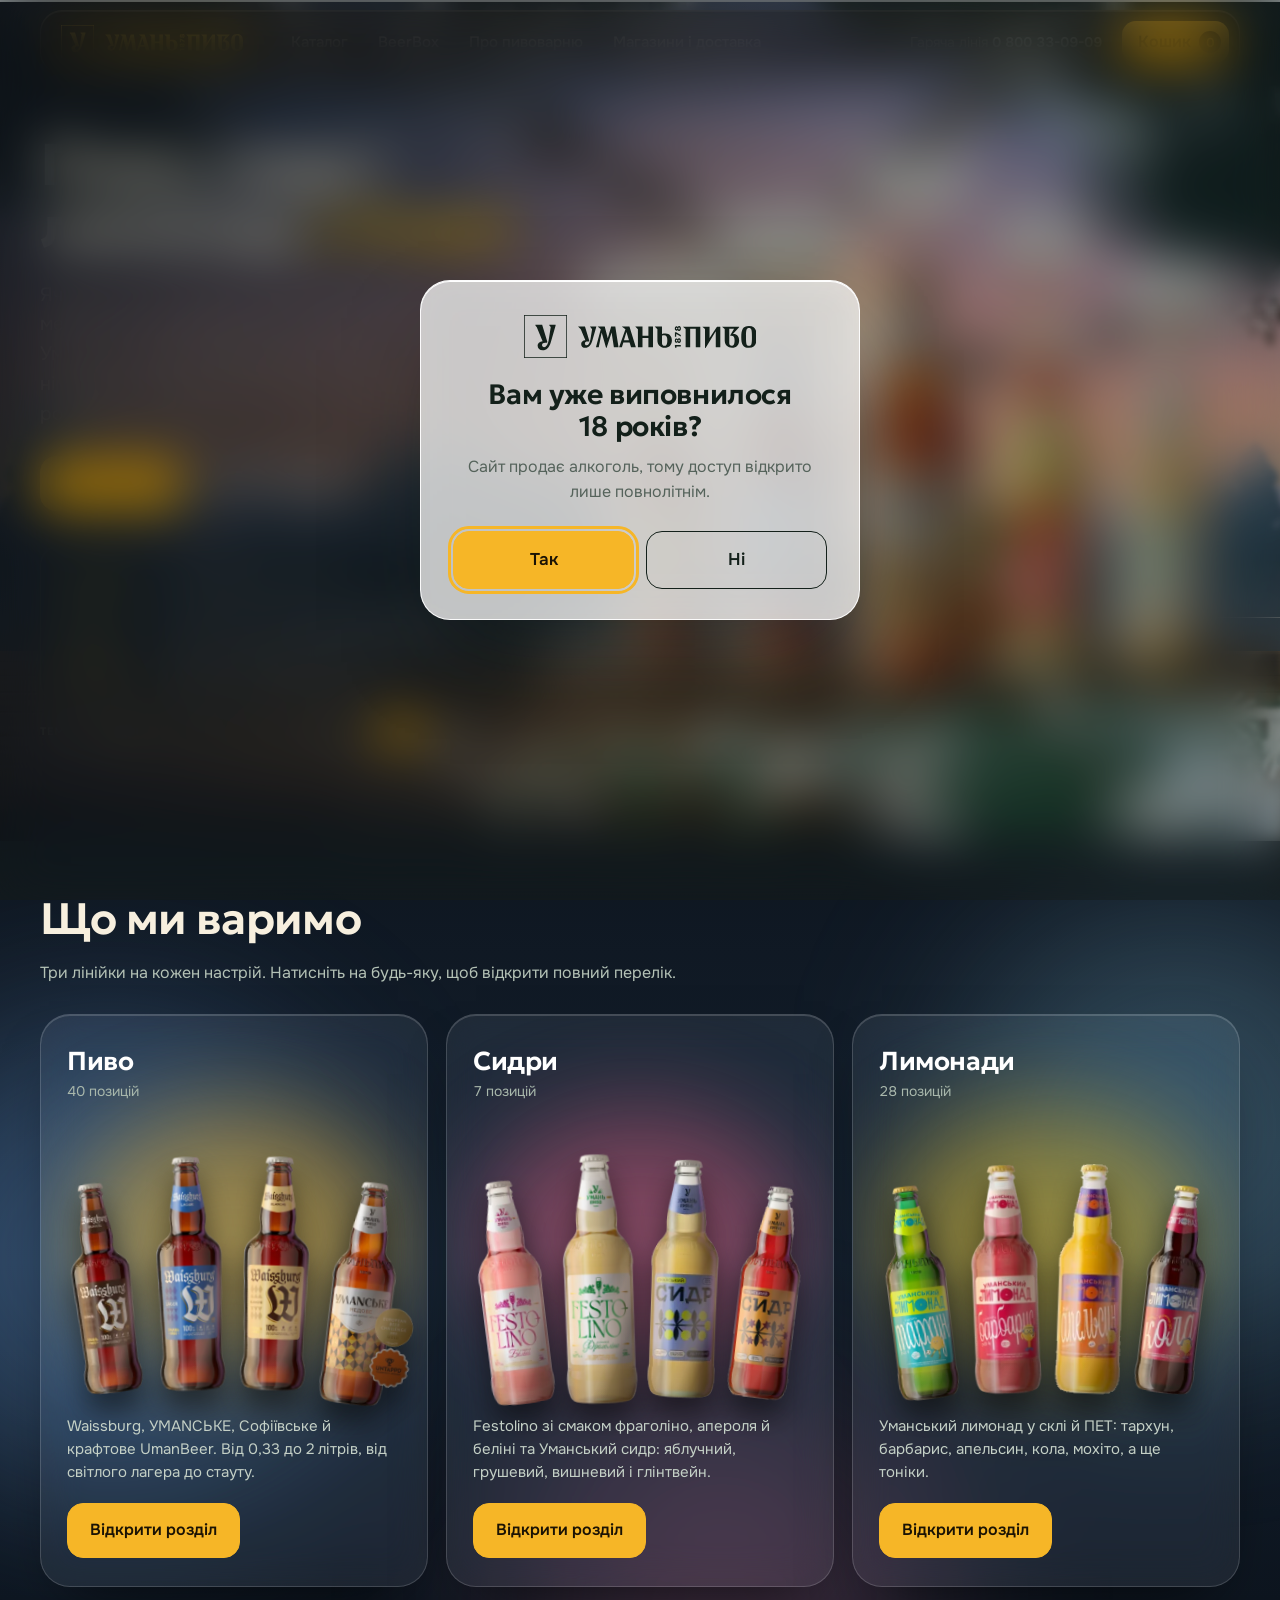
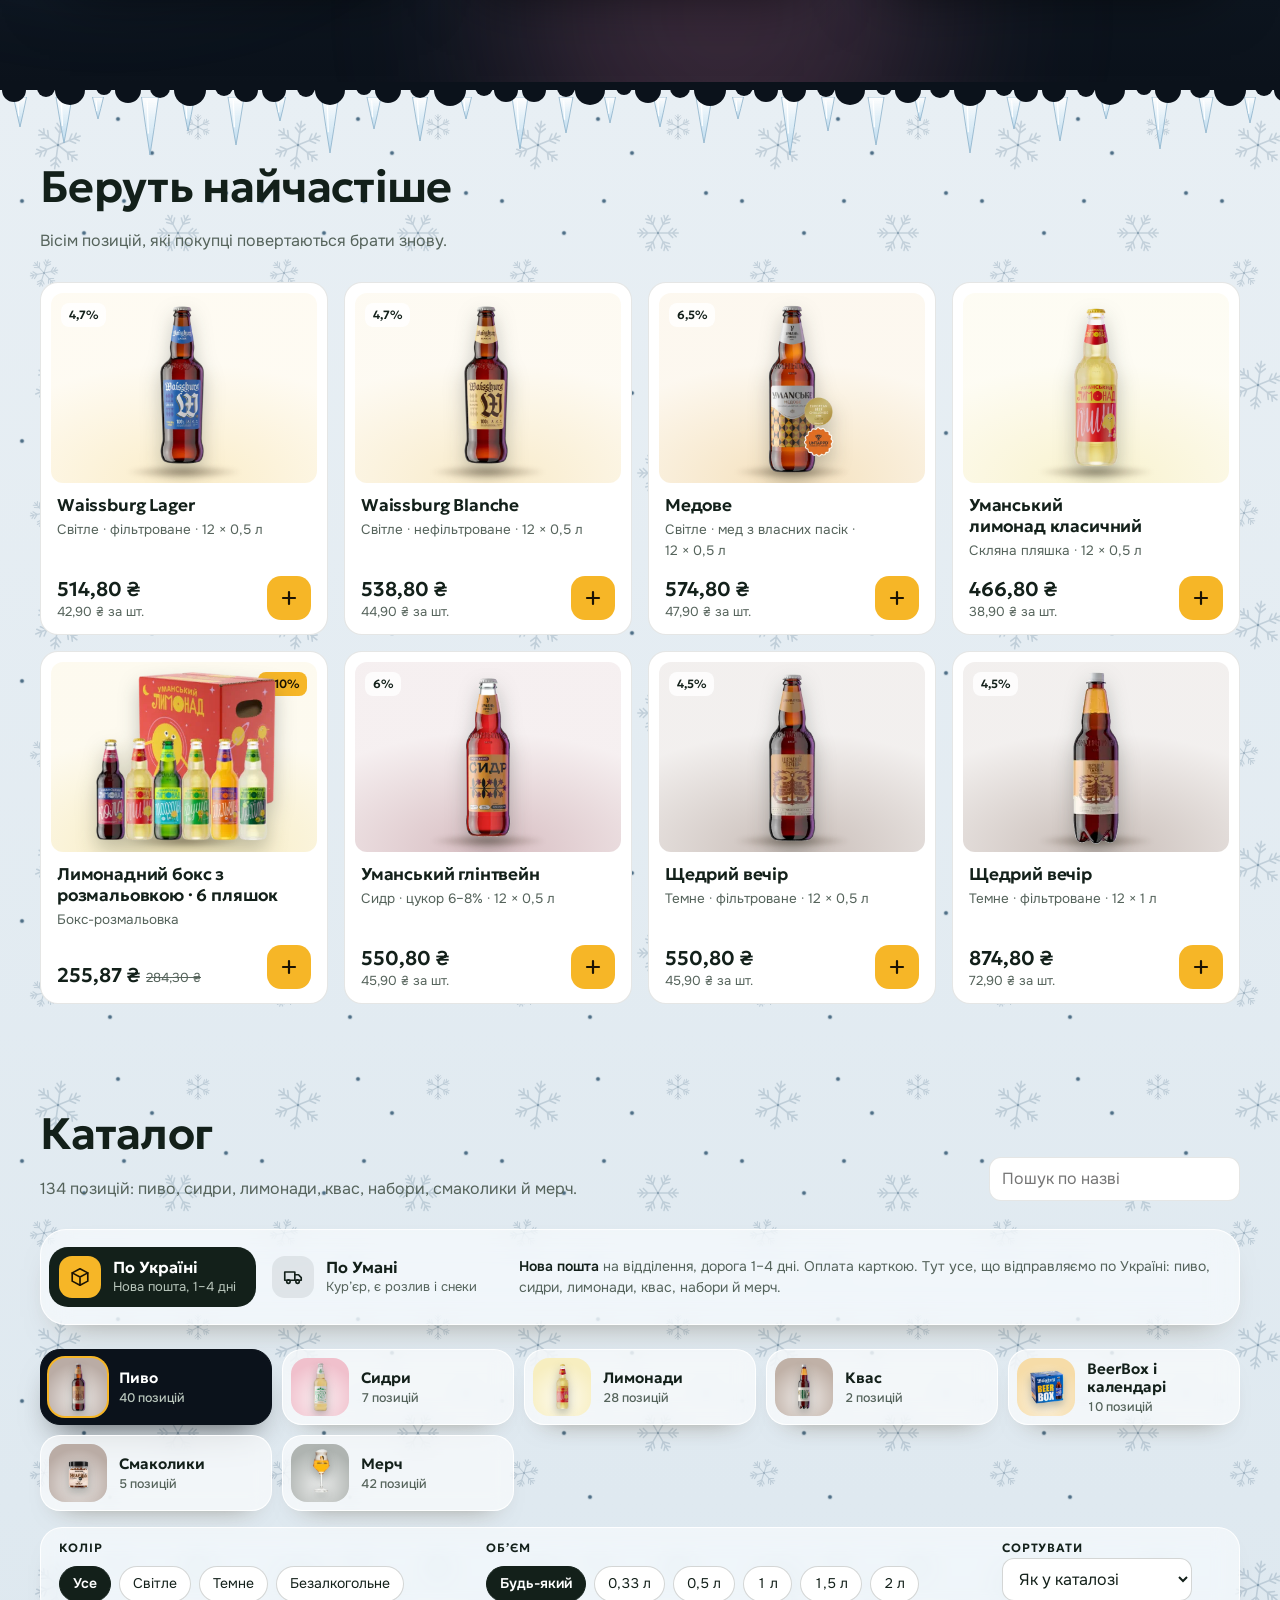
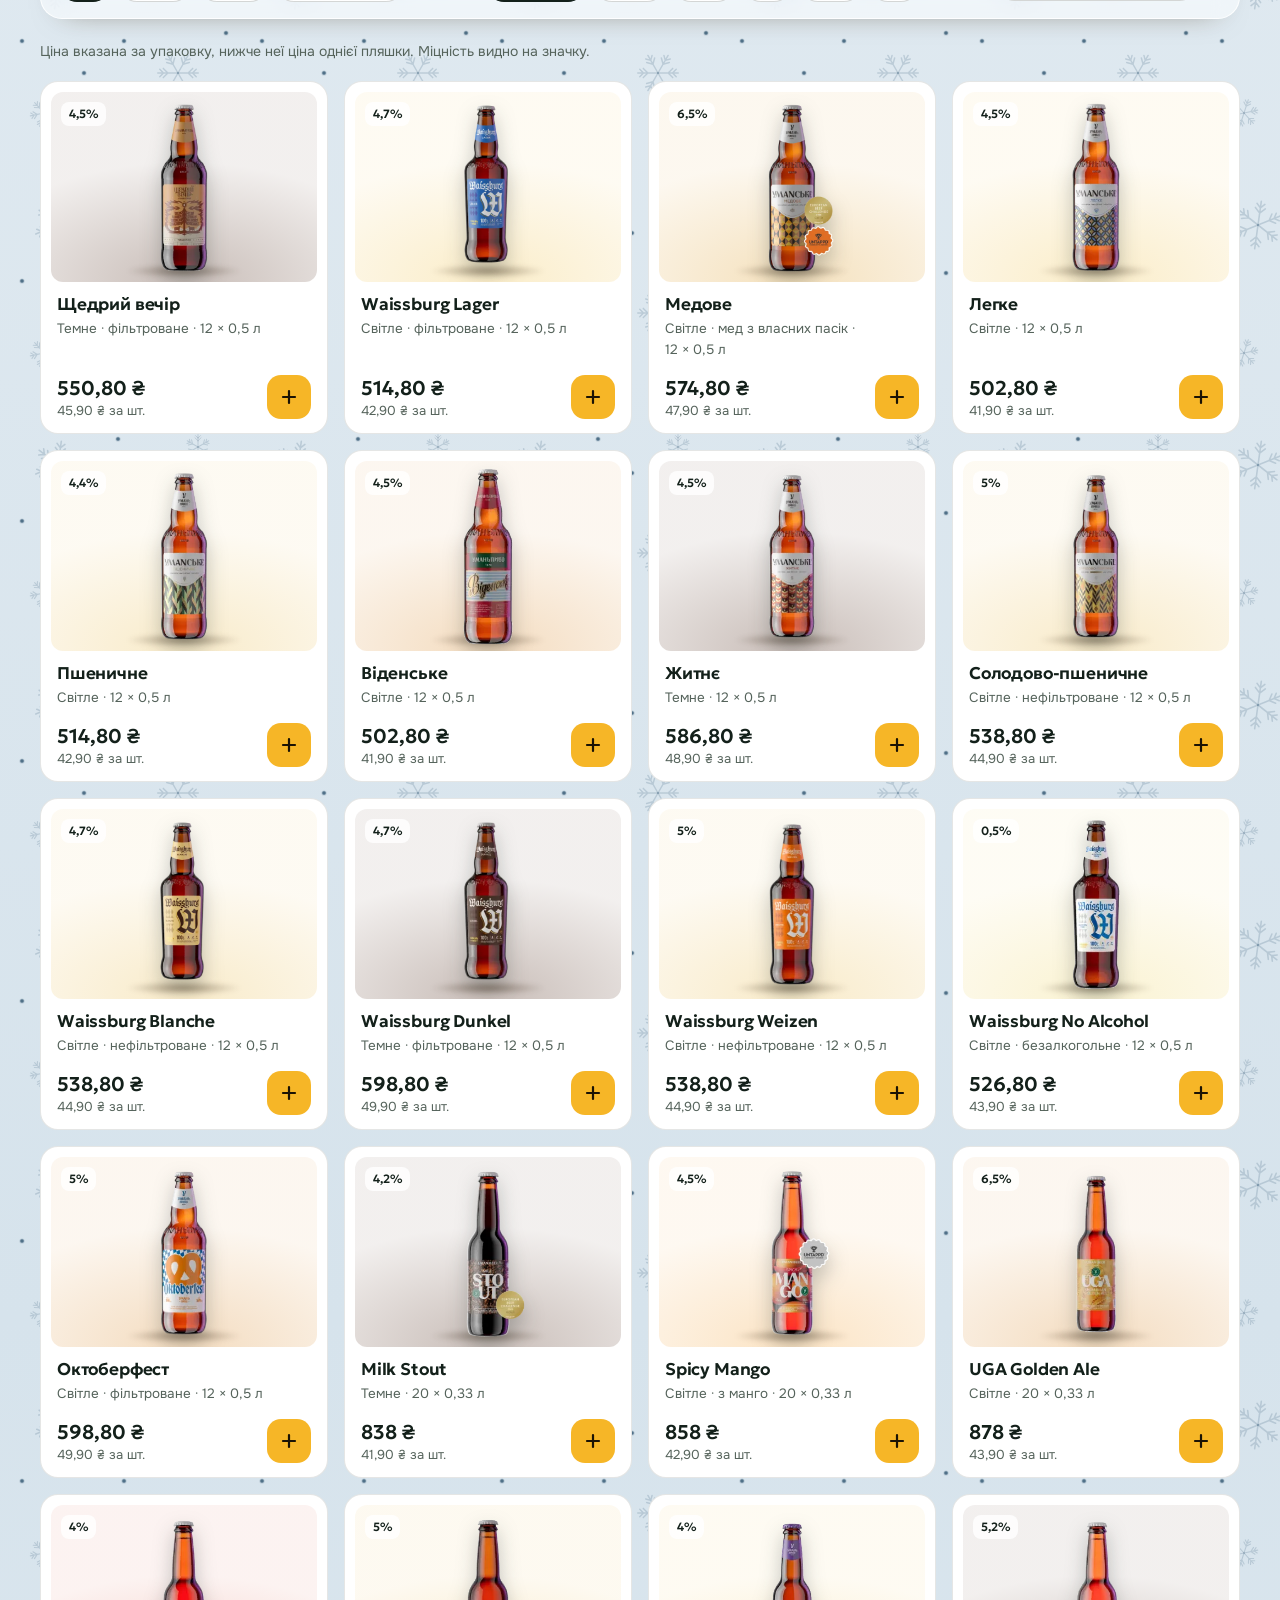
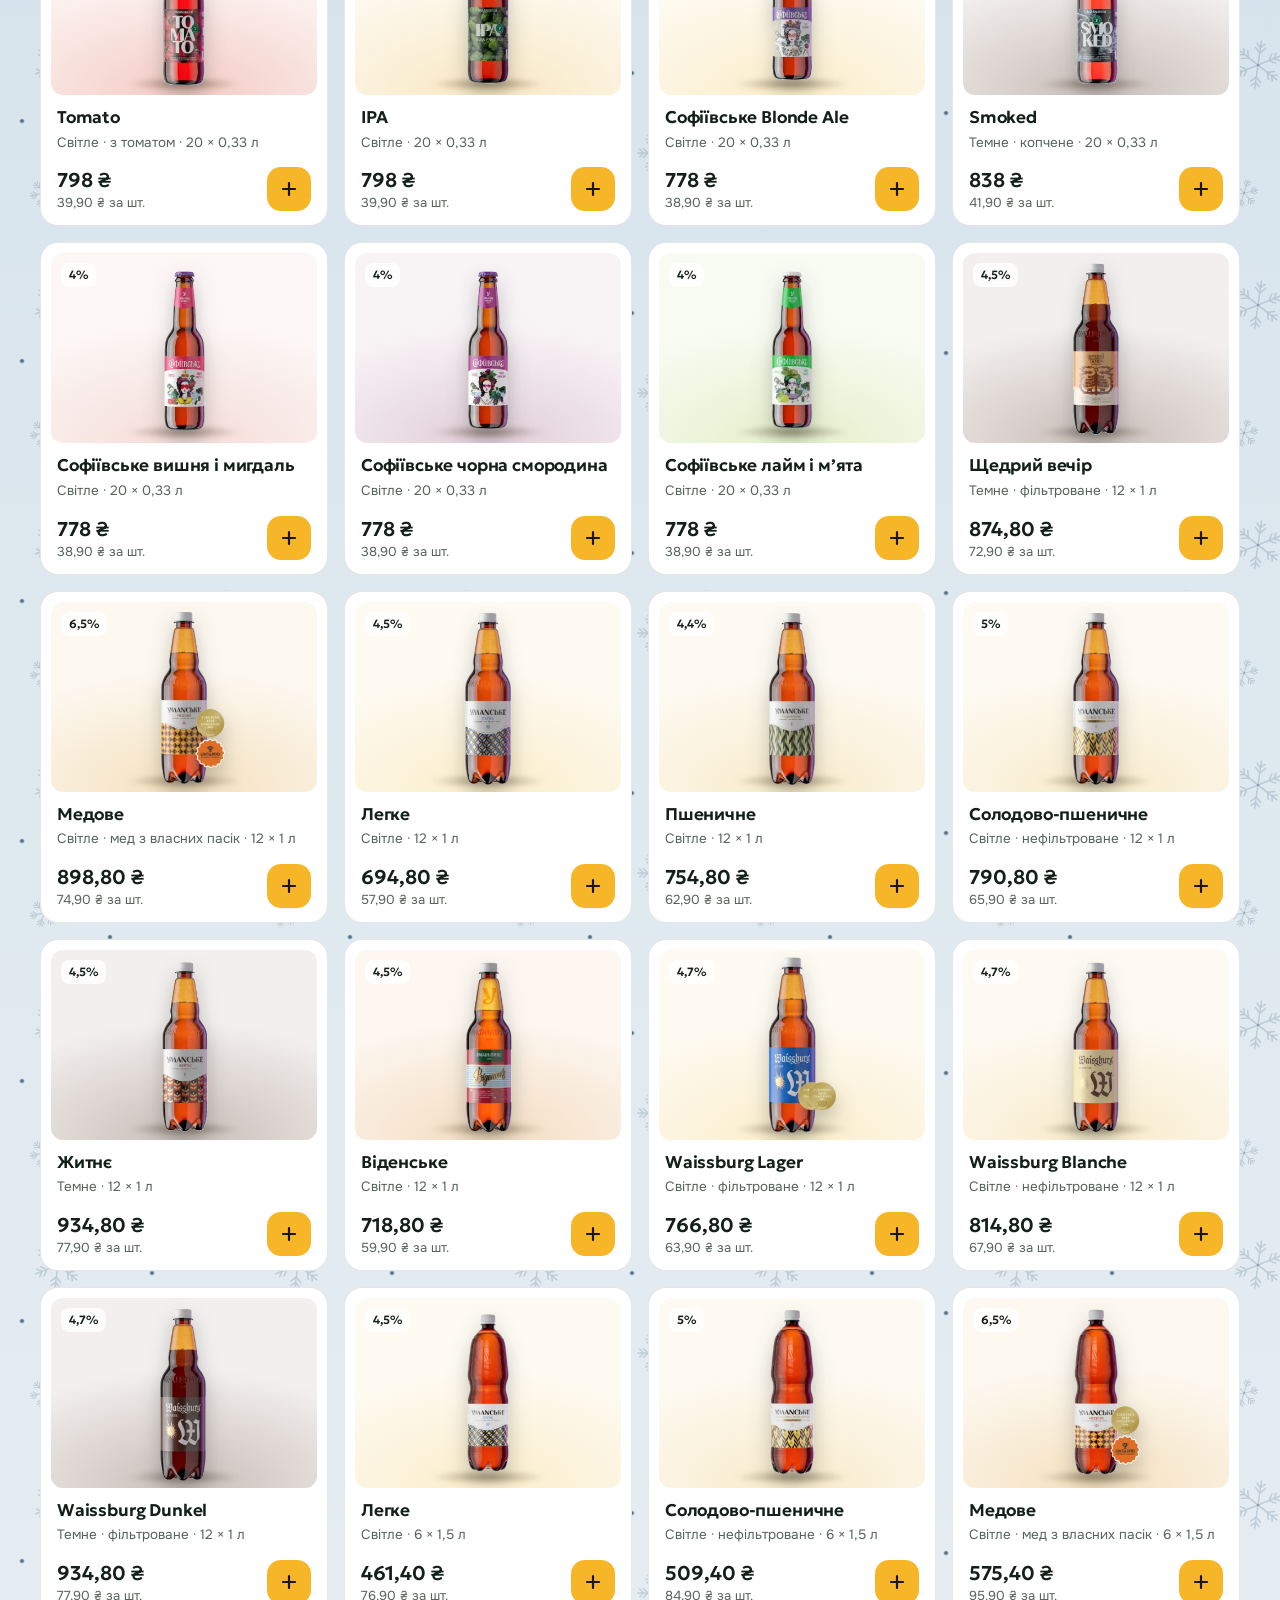
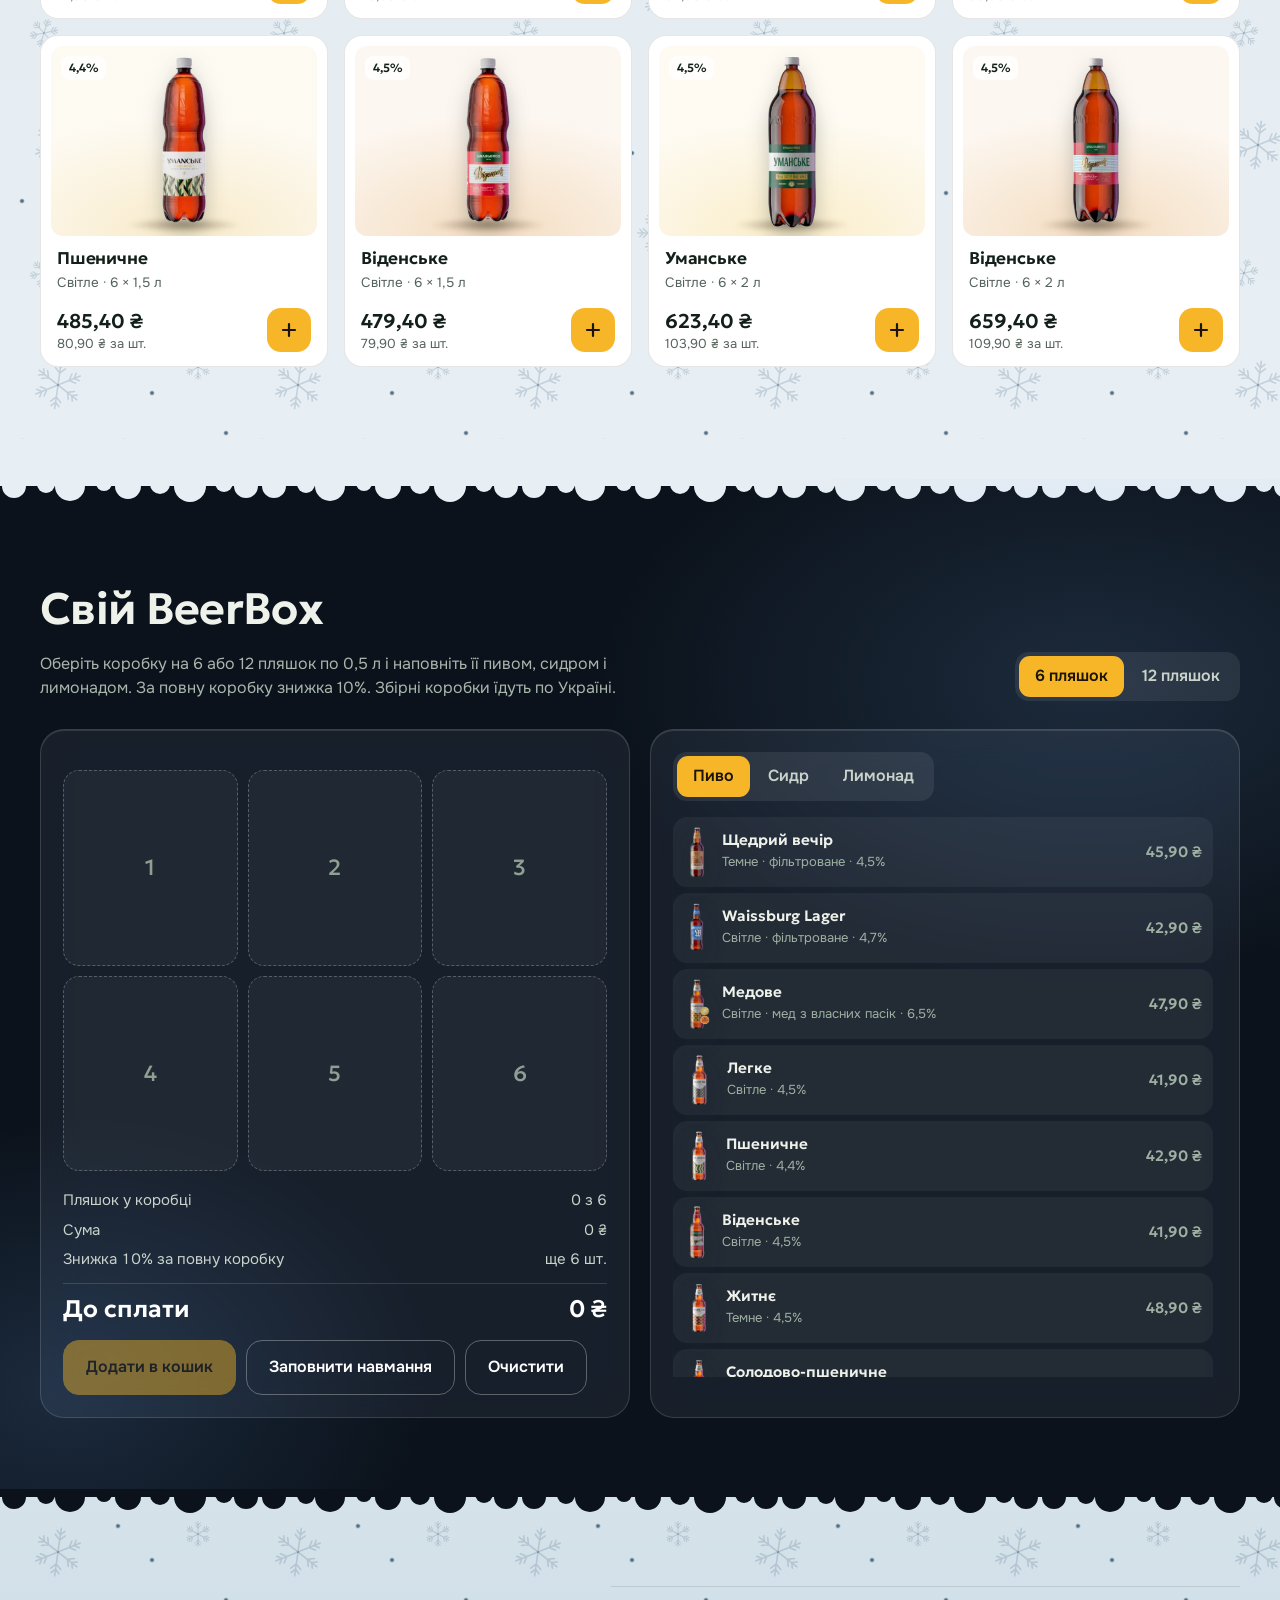
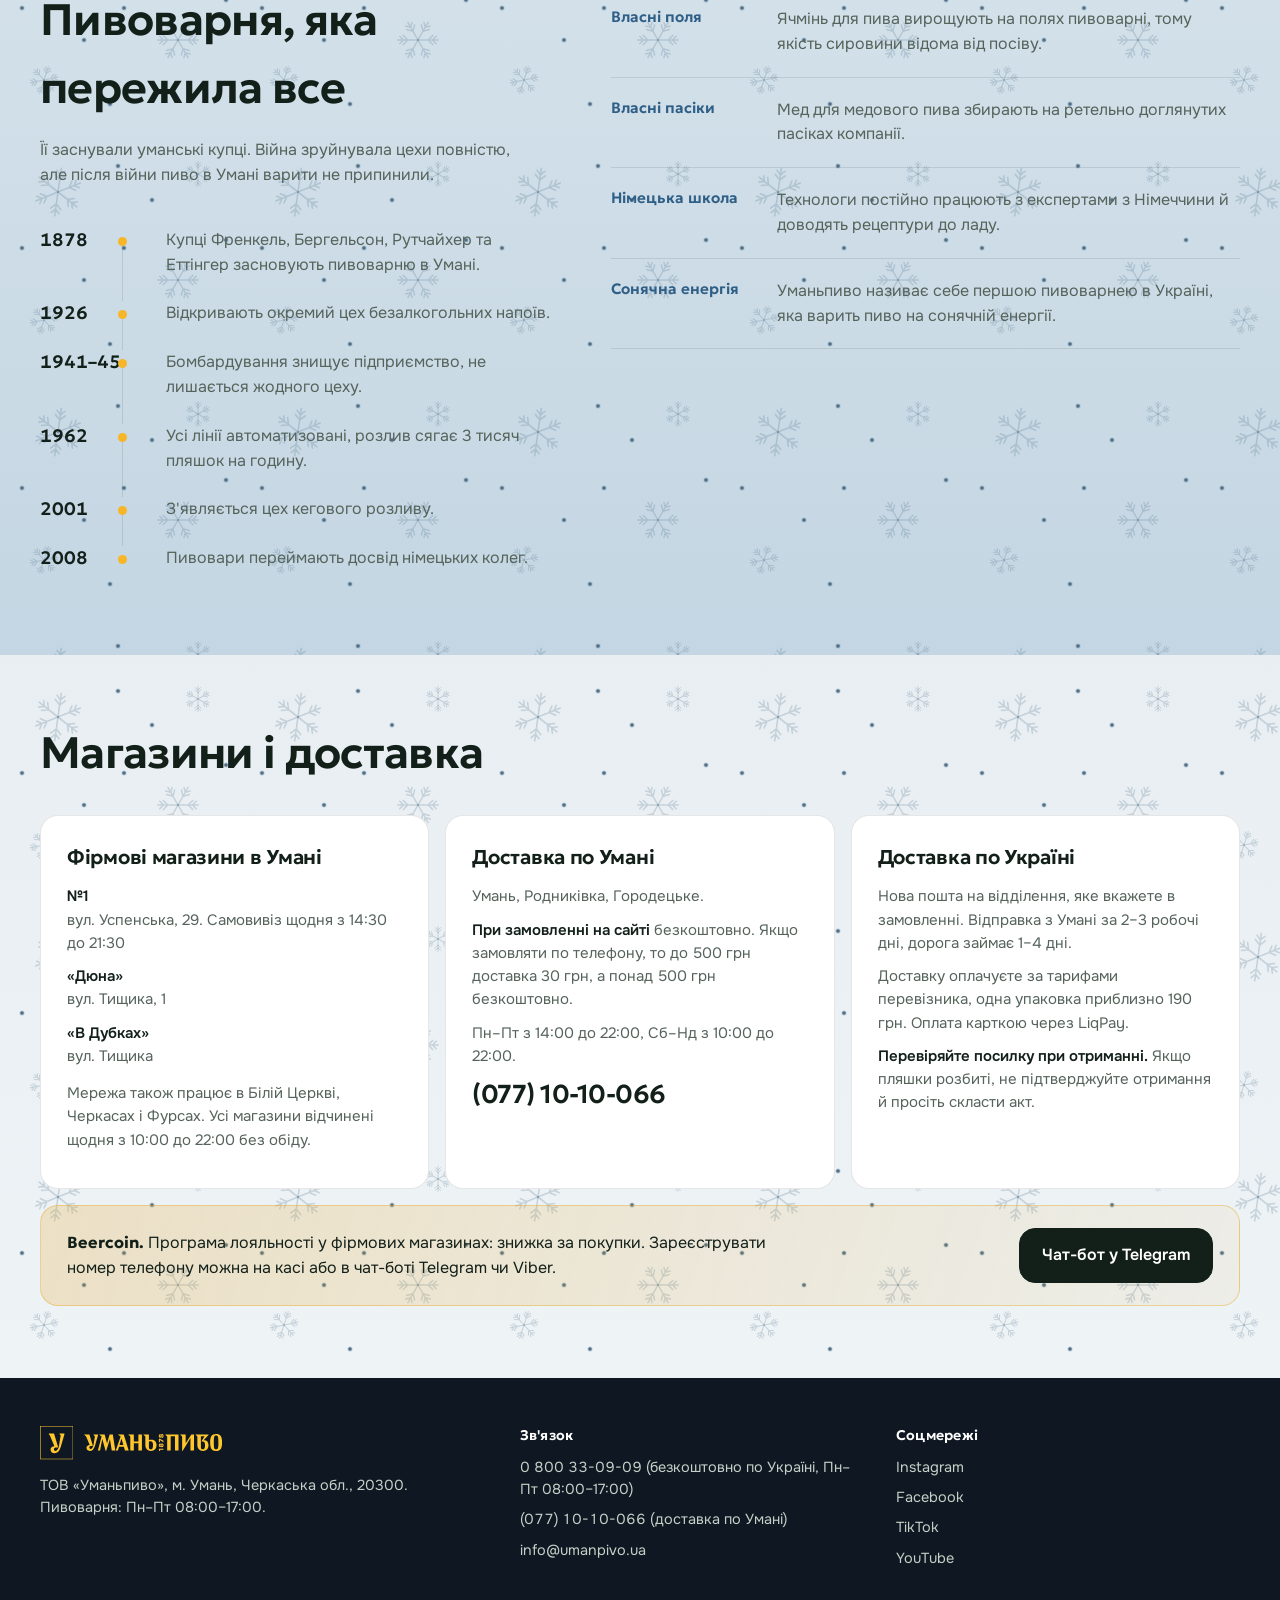
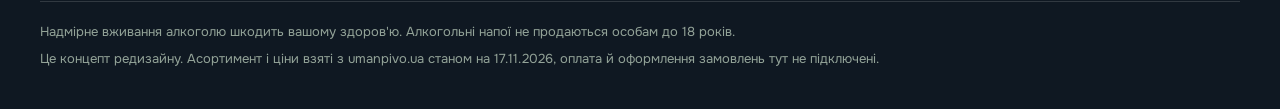
==== index.html @ 787024d9 "Концепт сайту Уманьпиво: сезонні теми, каталог, BeerBox Готовий сайт (index.html і шари тем у t/), в" ====
<!DOCTYPE html>
<html lang="uk">
<head>
<meta charset="utf-8">
<meta name="viewport" content="width=device-width, initial-scale=1">
<title>Уманьпиво. Концепт сайту</title><link rel="icon" type="image/svg+xml" id="fav-svg" href="data:image/svg+xml,%3Csvg xmlns=%22http://www.w3.org/2000/svg%22 viewBox=%22-9 -6 133.4 130%22%3E%3Crect x=%22-9%22 y=%22-6%22 width=%22133.4%22 height=%22130%22 rx=%2222%22 fill=%22%231b1306%22/%3E%3Cg fill=%22%23FFC72C%22%3E%3Cpath d=%22M115.4 115.4H0V0h115.4v115.4zM2 113.4h111.4V2H2v111.4z%22/%3E%3Cpath d=%22M84.8 26.3v2L71.9 72.9c-4.4 14.5-11.3 21.6-21.6 21.6-8.2 0-13.8-4.5-13.8-12.6 0-6.3 5.1-11 13.4-11.7L34.4 32.7l-3.8-4.4v-2h18.1l14 46.3-1 1.8h-4.9c-4.8 0-8.4 1.8-8.4 6.3 0 3.6 2.3 5.8 5.6 5.8 5.5 0 10.3-7.7 12.1-18.6l5.7-35.4-3.8-4.3v-1.9h16.8z%22/%3E%3C/g%3E%3C/svg%3E"><link rel="icon" type="image/png" sizes="32x32" id="fav-png" href="[data-uri]"><link rel="apple-touch-icon" href="[data-uri]"><script>(function(){var d=document.documentElement,t="classic",p="auto";try{p=localStorage.getItem("up-theme2")||"auto"}catch(e){}if(p==="auto"){var z=["Europe/Kyiv","Europe/Kiev"],o=null,i;for(i=0;i<z.length&&!o;i++){try{o={};new Intl.DateTimeFormat("en-US",{timeZone:z[i],year:"numeric",month:"numeric",day:"numeric"}).formatToParts(new Date()).forEach(function(q){if(q.type!=="literal")o[q.type]=+q.value});if(!(o.month&&o.day))o=null}catch(e){o=null}}if(!o){var n=new Date();o={month:n.getMonth()+1,day:n.getDate()}}var m=o.month,x=o.day;t=((m===12&&x>=30)||(m===1&&x<=5))?"newyear":(m===12||m===1||m===2)?"winter":(m>=9&&m<=11)?"autumn":"classic"}else if(/^(classic|autumn|winter|newyear)$/.test(p))t=p;d.setAttribute("data-theme",t)})()</script>
<link rel="preconnect" href="https://fonts.googleapis.com">
<link rel="preconnect" href="https://fonts.gstatic.com" crossorigin>
<link href="https://fonts.googleapis.com/css2?family=Geologica:wght@400;500;600;700&family=Onest:wght@400;500;600&display=swap" rel="stylesheet">
<style>
/* Layout idea: pale foam page, one amber accent, hop-green ink.
   Glass only on the floating header, hero plate, cart drawer and the BeerBox builder.
   Product cards stay solid so the catalogue reads like a shelf, not a screensaver. */
:root{
  --foam:#f3f4ee;
  --paper:#ffffff;
  --ink:#13201a;
  --ink-2:#55635b;
  --amber:#f6b627;
  --amber-deep:#a8690a;
  --hop:#3f6b3a;
  --deep:#0d1712;
  --night:#140d07;
  --sand:#ecdcb9;
  --moss:#d8e1c6;
  --brand:#FFC72C;
  --line:rgba(19,32,26,.11);
  --f-display:"Geologica","Onest",system-ui,-apple-system,"Segoe UI",sans-serif;
  --f-body:"Onest",system-ui,-apple-system,"Segoe UI",sans-serif;
  --r:18px;
  color-scheme:light;
}
*{box-sizing:border-box}
html{scroll-behavior:smooth;-webkit-text-size-adjust:100%}
body{margin:0;background:var(--sand);color:var(--ink);font:400 16px/1.55 var(--f-body);min-height:100%}
img,svg{max-width:100%}
button{font:inherit;color:inherit;cursor:pointer}
a{color:inherit}
:focus-visible{outline:3px solid var(--amber);outline-offset:2px;border-radius:8px}
h1,h2,h3{font-family:var(--f-display);margin:0;text-wrap:balance;letter-spacing:-.015em}
.wrap{width:min(1200px,100% - 32px);margin-inline:auto}
.num{font-variant-numeric:tabular-nums}
.sr{position:absolute;width:1px;height:1px;overflow:hidden;clip:rect(0 0 0 0)}

/* ---------- header (glass) ---------- */
.top{position:sticky;top:10px;z-index:30;margin:10px auto 0;width:min(1200px,100% - 20px)}
.bar{display:flex;align-items:center;gap:20px;padding:10px 12px 10px 20px;border-radius:22px;
  background:rgba(255,255,255,.58);backdrop-filter:blur(18px) saturate(1.5);-webkit-backdrop-filter:blur(18px) saturate(1.5);
  border:1px solid rgba(255,255,255,.75);box-shadow:0 8px 30px -12px rgba(19,32,26,.25)}
.logo{display:flex;align-items:center;gap:11px;text-decoration:none;color:var(--ink)}
.logo .mk{height:34px;width:auto;flex:none}
.logo .wm{height:17px;width:auto;flex:none}
.nav{display:flex;gap:4px;margin-left:12px}
.nav a{padding:8px 12px;border-radius:12px;text-decoration:none;font-weight:500;font-size:15px;color:var(--ink-2)}
.nav a:hover{background:rgba(19,32,26,.06);color:var(--ink)}
.bar .sp{flex:1}
.hot{font-size:14px;color:var(--ink-2);white-space:nowrap}
.hot b{color:var(--ink);font-weight:600}
.cartbtn{display:flex;align-items:center;gap:8px;border:0;background:var(--ink);color:#fff;border-radius:14px;padding:10px 16px;font-weight:600}
.cartbtn .n{min-width:22px;height:22px;border-radius:11px;background:var(--amber);color:var(--ink);font-size:13px;display:grid;place-items:center;padding:0 6px}

/* ---------- hero: eclipse ---------- */
html:not(.adult) body{overflow:hidden}
.hero{position:relative;overflow:hidden;margin-top:-72px;padding:132px 0 60px;color:#f7efde;
  background:
    radial-gradient(1000px 700px at 27% 50%,rgba(255,140,40,.2),transparent 62%),
    radial-gradient(760px 520px at 98% 100%,rgba(63,107,58,.4),transparent 70%),
    linear-gradient(180deg,#140d07 0%,#1c130b 58%,#0f1912 100%)}
.sky{position:absolute;inset:0;pointer-events:none;overflow:hidden}
.sky i{position:absolute;display:block;border-radius:50%}
.ec{position:absolute;left:27%;top:50%;width:min(760px,112vw);aspect-ratio:1;transform:translate(calc(-50% + var(--px,0) * -12px),calc(-50% + var(--py,0) * -8px));transition:transform .35s ease-out}
.ec i{position:absolute}
.corona{inset:-22%;background:radial-gradient(circle,rgba(255,170,60,0) 50%,rgba(255,176,64,.62) 55.5%,rgba(255,126,34,.3) 63%,rgba(255,110,30,.1) 74%,rgba(255,110,30,0) 82%);filter:blur(22px)}
.limb{inset:0;background:radial-gradient(circle at 72% 26%,#fffbe8 0,#ffe28f 26%,#ffb53f 58%,#ff7c1f 100%);filter:blur(7px)}
.moon{inset:0;transform:translate(-5.5%,5.5%);background:radial-gradient(circle at 58% 42%,#1f130a 0,#0a0603 62%,#030201 100%);filter:blur(3px);box-shadow:0 0 70px 18px rgba(255,140,40,.2)}
.dust{inset:0;border-radius:0!important;opacity:.55;background-image:
  radial-gradient(1.5px 1.5px at 8% 14%,#ffe9b8,transparent),radial-gradient(1px 1px at 22% 8%,#fff,transparent),radial-gradient(1.5px 1.5px at 41% 18%,#ffe9b8,transparent),
  radial-gradient(1px 1px at 57% 9%,#fff,transparent),radial-gradient(1.5px 1.5px at 73% 16%,#ffe9b8,transparent),radial-gradient(1px 1px at 91% 11%,#fff,transparent),
  radial-gradient(1px 1px at 15% 72%,#fff,transparent),radial-gradient(1.5px 1.5px at 66% 82%,#ffe9b8,transparent),radial-gradient(1px 1px at 95% 60%,#fff,transparent),radial-gradient(1px 1px at 33% 92%,#ffe9b8,transparent)}
.hero-grid{position:relative;z-index:1;display:grid;grid-template-columns:.9fr 1.1fr;gap:8px;align-items:center}
.hero h1{font-size:clamp(36px,4.6vw,60px);font-weight:700;line-height:1.05;letter-spacing:-.04em;color:#fff7e6;text-shadow:0 2px 24px rgba(0,0,0,.5)}
.hero h1 em{font-style:normal;color:var(--brand)}
.lede{font-size:clamp(17px,1.5vw,20px);color:rgba(255,244,222,.8);max-width:32em;margin:22px 0 28px}
.cta{display:flex;flex-wrap:wrap;gap:12px}
.btn{display:inline-flex;align-items:center;gap:8px;padding:14px 22px;border-radius:16px;border:1.5px solid var(--ink);background:transparent;font-weight:600;text-decoration:none;transition:transform .15s,background .15s}
.btn:hover{transform:translateY(-1px)}
.btn.fill{background:var(--amber);border-color:var(--amber);color:#1b1304}
.btn.fill:hover{background:#ffc43d}
.btn.dark{background:var(--ink);color:#fff}
.btn:disabled{opacity:.45;cursor:not-allowed;transform:none}
.hero .btn:not(.fill){border-color:rgba(255,255,255,.5);color:#fff}
.hero .btn:not(.fill):hover{background:rgba(255,255,255,.1)}
.plate{margin-top:34px;max-width:500px;padding:6px 20px;border-radius:20px;background:rgba(255,255,255,.07);backdrop-filter:blur(16px);-webkit-backdrop-filter:blur(16px);border:1px solid rgba(255,255,255,.18);box-shadow:0 20px 40px -24px rgba(0,0,0,.7),inset 0 1px 0 rgba(255,255,255,.14)}
.plate div{display:flex;gap:14px;align-items:baseline;padding:12px 0;font-size:15px;color:rgba(255,244,222,.88)}
.plate div+div{border-top:1px solid rgba(255,255,255,.12)}
.plate b{font:600 13px/1 var(--f-display);letter-spacing:.02em;color:var(--brand);min-width:92px}

/* stage with bottles */
.stage{position:relative;height:620px;--k:1;perspective:1300px}
.floor{position:absolute;left:-1%;right:-1%;bottom:0;height:104px;border-radius:30px;background:linear-gradient(180deg,rgba(255,255,255,.17),rgba(255,255,255,.04));backdrop-filter:blur(14px) saturate(1.3);-webkit-backdrop-filter:blur(14px) saturate(1.3);border:1px solid rgba(255,255,255,.26);box-shadow:inset 0 1px 0 rgba(255,255,255,.4),0 30px 50px -22px rgba(0,0,0,.7)}
.pt{position:absolute;bottom:calc(var(--b,0px) + 46px);left:var(--x);transform:translateX(-50%) rotate(var(--rot,0deg));transform-origin:50% 100%;display:flex;flex-direction:column;align-items:center;text-decoration:none;z-index:var(--z,1)}
.tag{padding:7px 12px 8px;border-radius:13px;background:rgba(255,255,255,.62);backdrop-filter:blur(12px);-webkit-backdrop-filter:blur(12px);border:1px solid rgba(255,255,255,.9);text-align:center;white-space:nowrap;font-size:12px;line-height:1.25;color:var(--ink-2);box-shadow:0 10px 24px -10px rgba(0,0,0,.6)}
.tag b{display:block;font:600 13px var(--f-display);color:var(--ink)}
.dot{width:9px;height:9px;border-radius:50%;background:var(--brand);box-shadow:0 0 0 4px rgba(255,199,44,.3);margin-top:9px}
.stem{height:calc(22px * var(--k));border-left:2px dotted rgba(255,199,44,.7);margin:2px 0 -4px}

/* volumetric bottle: photo + shading + rim light + moving specular */
.bt{position:relative;display:block;isolation:isolate;--sp:calc(40% + var(--px,0) * 7%)}
.bt>img{display:block;height:100%;width:auto}
.bt::before,.bt::after{content:"";position:absolute;inset:0;pointer-events:none;-webkit-mask-image:var(--m);mask-image:var(--m);-webkit-mask-size:100% 100%;mask-size:100% 100%}
.bt::before{mix-blend-mode:multiply;background:
  linear-gradient(90deg,rgba(0,0,0,0) 0,rgba(0,0,0,0) 42%,rgba(28,10,0,.5) 66%,rgba(20,6,0,.72) 100%),
  linear-gradient(0deg,rgba(15,6,0,.4),rgba(15,6,0,0) 26%)}
.bt::after{mix-blend-mode:screen;opacity:.85;background:
  linear-gradient(90deg,transparent calc(var(--sp) - 3.5%),rgba(255,255,255,.55) var(--sp),transparent calc(var(--sp) + 4%)),
  linear-gradient(90deg,transparent 24%,rgba(255,176,70,.7) 30%,transparent 40%),
  linear-gradient(180deg,rgba(255,255,255,.3),transparent 16%)}
.bt .cs{position:absolute;left:50%;bottom:-5px;width:84%;height:20px;transform:translateX(-50%);background:radial-gradient(ellipse at center,rgba(0,0,0,.7),rgba(0,0,0,0) 70%);filter:blur(4px);z-index:-1}
.bt .refl{position:absolute;left:0;top:100%;width:100%;height:20%;overflow:hidden;opacity:.34;pointer-events:none;-webkit-mask-image:linear-gradient(#000,transparent 92%);mask-image:linear-gradient(#000,transparent 92%)}
.bt .refl img{position:absolute;left:0;top:0;width:100%;height:500%;transform:scaleY(-1)}
.pt .bt{height:calc(var(--h) * var(--k));transform:translateX(calc(var(--px,0) * var(--d,6) * 1px)) rotateY(calc(var(--px,0) * 7deg));transition:transform .3s ease-out;filter:drop-shadow(0 20px 18px rgba(0,0,0,.45))}
.pt:hover .bt{transform:translateY(-8px) translateX(calc(var(--px,0) * var(--d,6) * 1px)) rotateY(calc(var(--px,0) * 7deg))}
@media (prefers-reduced-motion:reduce){html{scroll-behavior:auto}.btn,.card,.card .tile .art,.pt .bt,.ec{transition:none}}

/* ---------- photos in cards ---------- */
.art.ph{object-fit:contain;filter:drop-shadow(0 10px 10px rgba(19,32,26,.25))}
.tile .art.ph{height:176px;width:auto;max-width:90%;position:relative;z-index:1}
.tile .fs{position:absolute;left:50%;bottom:4px;width:44%;height:14px;transform:translateX(-50%);background:radial-gradient(ellipse at center,rgba(40,20,0,.38),rgba(40,20,0,0) 70%);filter:blur(2px)}
.slot .art.ph{height:84%;width:auto;max-width:90%}

/* ---------- lines (dark, glass) ---------- */
.lines-sec{position:relative;overflow:hidden;padding:44px 0 96px;color:#f7efde;background:linear-gradient(180deg,#0f1912 0%,#15241a 50%,#0d1712 100%)}
.lines-sec .orb{position:absolute;border-radius:50%;pointer-events:none}
.lines-sec .a{width:460px;height:460px;left:-120px;top:22%;background:rgba(246,182,39,.32);filter:blur(90px)}
.lines-sec .b{width:420px;height:420px;left:40%;bottom:-140px;background:rgba(214,91,124,.3);filter:blur(90px)}
.lines-sec .c{width:440px;height:440px;right:-120px;top:8%;background:rgba(227,185,31,.3);filter:blur(90px)}
.lines-sec .wrap{position:relative}
.lines-sec .sec-h p{color:#b4c2b6}
.trio{display:grid;grid-template-columns:repeat(3,1fr);gap:18px}
.pan{position:relative;display:flex;flex-direction:column;padding:26px 26px 28px;border-radius:30px;background:rgba(255,255,255,.07);backdrop-filter:blur(20px) saturate(1.3);-webkit-backdrop-filter:blur(20px) saturate(1.3);border:1px solid rgba(255,255,255,.16);box-shadow:0 30px 60px -30px rgba(0,0,0,.7),inset 0 1px 0 rgba(255,255,255,.16);overflow:hidden}
.pan::before{content:"";position:absolute;left:8%;right:8%;top:96px;height:250px;border-radius:50%;background:var(--c);opacity:.5;filter:blur(50px);pointer-events:none}
.pan h3{font-size:26px;font-weight:600;position:relative;color:#fff}
.pan .cnt{font-size:14px;color:#a9b8ac;position:relative}
.fan{position:relative;height:300px;margin:6px 0 6px}
.fan .fb{position:absolute;left:var(--x);bottom:0;height:var(--h);transform:translateX(-50%) rotate(var(--r));transform-origin:50% 100%;filter:drop-shadow(0 18px 14px rgba(0,0,0,.5));--sp:40%}
.pan p{position:relative;margin:0 0 18px;color:#c4d0c6;font-size:15px;min-height:4.4em}
.pan .btn{position:relative;align-self:flex-start;background:var(--amber);border-color:var(--amber);color:#1b1304}
.pan .btn:hover{background:#ffc43d}

/* ---------- coloured grounds instead of white ---------- */
.scal{position:relative}
.scal::before{content:"";position:absolute;left:0;right:0;top:-1px;height:30px;background:url("data:image/svg+xml;utf8,<svg xmlns='http://www.w3.org/2000/svg' width='260' height='30' viewBox='0 0 260 30'><g fill='%230d1712'><rect width='260' height='8'/><circle cx='14' cy='8' r='12'/><circle cx='46' cy='6' r='9'/><circle cx='70' cy='8' r='15'/><circle cx='104' cy='5' r='8'/><circle cx='128' cy='8' r='13'/><circle cx='160' cy='6' r='10'/><circle cx='190' cy='8' r='16'/><circle cx='224' cy='5' r='9'/><circle cx='246' cy='8' r='12'/></g></svg>") repeat-x top left/260px 30px;z-index:2}
.market{background:url("data:image/svg+xml;utf8,%3Csvg xmlns='http://www.w3.org/2000/svg' width='240' height='240' viewBox='0 0 240 240'%3E%3Cg fill='none' stroke='%237a5a1f' stroke-opacity='.2' stroke-width='1.6' stroke-linecap='round' stroke-linejoin='round'%3E%3Cg transform=%22translate(58 62) rotate(-18) scale(1)%22%3E%3Cpath d=%22M0 -22C14 -20 20 -4 14 12C10 24 4 30 0 34C-4 30 -10 24 -14 12C-20 -4 -14 -20 0 -22Z%22/%3E%3Cpath d=%22M-12 -4Q0 4 12 -4M-13 6Q0 14 13 6M-9 16Q0 22 9 16M0 -22V-32M0 -28q12 -8 18 0q-10 8 -18 0%22/%3E%3C/g%3E%3Cg transform=%22translate(176 150) rotate(24) scale(0.95)%22%3E%3Cpath d=%22M0 44V-34%22/%3E%3Cpath d=%22M0 -16 q-10 -4 -12 -14 q10 2 12 14M0 -16 q10 -4 12 -14 q-10 2 -12 14%22/%3E%3Cpath d=%22M0 -6 q-10 -4 -12 -14 q10 2 12 14M0 -6 q10 -4 12 -14 q-10 2 -12 14%22/%3E%3Cpath d=%22M0 4 q-10 -4 -12 -14 q10 2 12 14M0 4 q10 -4 12 -14 q-10 2 -12 14%22/%3E%3Cpath d=%22M0 14 q-10 -4 -12 -14 q10 2 12 14M0 14 q10 -4 12 -14 q-10 2 -12 14%22/%3E%3Cpath d=%22M0 24 q-10 -4 -12 -14 q10 2 12 14M0 24 q10 -4 12 -14 q-10 2 -12 14%22/%3E%3Cpath d=%22M0 34 q-10 -4 -12 -14 q10 2 12 14M0 34 q10 -4 12 -14 q-10 2 -12 14%22/%3E%3Cpath d=%22M0 -34 q-4 -10 0 -16 q4 6 0 16%22/%3E%3C/g%3E%3Cg transform=%22translate(196 44) rotate(22) scale(0.7)%22%3E%3Cpath d=%22M0 -22C14 -20 20 -4 14 12C10 24 4 30 0 34C-4 30 -10 24 -14 12C-20 -4 -14 -20 0 -22Z%22/%3E%3Cpath d=%22M-12 -4Q0 4 12 -4M-13 6Q0 14 13 6M-9 16Q0 22 9 16M0 -22V-32M0 -28q12 -8 18 0q-10 8 -18 0%22/%3E%3C/g%3E%3Cg transform=%22translate(44 190) rotate(-26) scale(0.75)%22%3E%3Cpath d=%22M0 44V-34%22/%3E%3Cpath d=%22M0 -16 q-10 -4 -12 -14 q10 2 12 14M0 -16 q10 -4 12 -14 q-10 2 -12 14%22/%3E%3Cpath d=%22M0 -6 q-10 -4 -12 -14 q10 2 12 14M0 -6 q10 -4 12 -14 q-10 2 -12 14%22/%3E%3Cpath d=%22M0 4 q-10 -4 -12 -14 q10 2 12 14M0 4 q10 -4 12 -14 q-10 2 -12 14%22/%3E%3Cpath d=%22M0 14 q-10 -4 -12 -14 q10 2 12 14M0 14 q10 -4 12 -14 q-10 2 -12 14%22/%3E%3Cpath d=%22M0 24 q-10 -4 -12 -14 q10 2 12 14M0 24 q10 -4 12 -14 q-10 2 -12 14%22/%3E%3Cpath d=%22M0 34 q-10 -4 -12 -14 q10 2 12 14M0 34 q10 -4 12 -14 q-10 2 -12 14%22/%3E%3Cpath d=%22M0 -34 q-4 -10 0 -16 q4 6 0 16%22/%3E%3C/g%3E%3C/g%3E%3C/svg%3E"),linear-gradient(180deg,#ecdcb9 0%,#e6d3a6 55%,#ecdcb9 100%);background-size:240px 240px,auto;padding-top:30px}
.about-sec{background:url("data:image/svg+xml;utf8,%3Csvg xmlns='http://www.w3.org/2000/svg' width='240' height='240' viewBox='0 0 240 240'%3E%3Cg fill='none' stroke='%233f6b3a' stroke-opacity='.2' stroke-width='1.6' stroke-linecap='round' stroke-linejoin='round'%3E%3Cg transform=%22translate(58 62) rotate(-18) scale(1)%22%3E%3Cpath d=%22M0 -22C14 -20 20 -4 14 12C10 24 4 30 0 34C-4 30 -10 24 -14 12C-20 -4 -14 -20 0 -22Z%22/%3E%3Cpath d=%22M-12 -4Q0 4 12 -4M-13 6Q0 14 13 6M-9 16Q0 22 9 16M0 -22V-32M0 -28q12 -8 18 0q-10 8 -18 0%22/%3E%3C/g%3E%3Cg transform=%22translate(176 150) rotate(24) scale(0.95)%22%3E%3Cpath d=%22M0 44V-34%22/%3E%3Cpath d=%22M0 -16 q-10 -4 -12 -14 q10 2 12 14M0 -16 q10 -4 12 -14 q-10 2 -12 14%22/%3E%3Cpath d=%22M0 -6 q-10 -4 -12 -14 q10 2 12 14M0 -6 q10 -4 12 -14 q-10 2 -12 14%22/%3E%3Cpath d=%22M0 4 q-10 -4 -12 -14 q10 2 12 14M0 4 q10 -4 12 -14 q-10 2 -12 14%22/%3E%3Cpath d=%22M0 14 q-10 -4 -12 -14 q10 2 12 14M0 14 q10 -4 12 -14 q-10 2 -12 14%22/%3E%3Cpath d=%22M0 24 q-10 -4 -12 -14 q10 2 12 14M0 24 q10 -4 12 -14 q-10 2 -12 14%22/%3E%3Cpath d=%22M0 34 q-10 -4 -12 -14 q10 2 12 14M0 34 q10 -4 12 -14 q-10 2 -12 14%22/%3E%3Cpath d=%22M0 -34 q-4 -10 0 -16 q4 6 0 16%22/%3E%3C/g%3E%3Cg transform=%22translate(196 44) rotate(22) scale(0.7)%22%3E%3Cpath d=%22M0 -22C14 -20 20 -4 14 12C10 24 4 30 0 34C-4 30 -10 24 -14 12C-20 -4 -14 -20 0 -22Z%22/%3E%3Cpath d=%22M-12 -4Q0 4 12 -4M-13 6Q0 14 13 6M-9 16Q0 22 9 16M0 -22V-32M0 -28q12 -8 18 0q-10 8 -18 0%22/%3E%3C/g%3E%3Cg transform=%22translate(44 190) rotate(-26) scale(0.75)%22%3E%3Cpath d=%22M0 44V-34%22/%3E%3Cpath d=%22M0 -16 q-10 -4 -12 -14 q10 2 12 14M0 -16 q10 -4 12 -14 q-10 2 -12 14%22/%3E%3Cpath d=%22M0 -6 q-10 -4 -12 -14 q10 2 12 14M0 -6 q10 -4 12 -14 q-10 2 -12 14%22/%3E%3Cpath d=%22M0 4 q-10 -4 -12 -14 q10 2 12 14M0 4 q10 -4 12 -14 q-10 2 -12 14%22/%3E%3Cpath d=%22M0 14 q-10 -4 -12 -14 q10 2 12 14M0 14 q10 -4 12 -14 q-10 2 -12 14%22/%3E%3Cpath d=%22M0 24 q-10 -4 -12 -14 q10 2 12 14M0 24 q10 -4 12 -14 q-10 2 -12 14%22/%3E%3Cpath d=%22M0 34 q-10 -4 -12 -14 q10 2 12 14M0 34 q10 -4 12 -14 q-10 2 -12 14%22/%3E%3Cpath d=%22M0 -34 q-4 -10 0 -16 q4 6 0 16%22/%3E%3C/g%3E%3C/g%3E%3C/svg%3E"),linear-gradient(180deg,#d8e1c6 0%,#cbd9b7 100%);background-size:240px 240px,auto;padding-top:96px}
.visit-sec{background:url("data:image/svg+xml;utf8,%3Csvg xmlns='http://www.w3.org/2000/svg' width='240' height='240' viewBox='0 0 240 240'%3E%3Cg fill='none' stroke='%237a5a1f' stroke-opacity='.2' stroke-width='1.6' stroke-linecap='round' stroke-linejoin='round'%3E%3Cg transform=%22translate(58 62) rotate(-18) scale(1)%22%3E%3Cpath d=%22M0 -22C14 -20 20 -4 14 12C10 24 4 30 0 34C-4 30 -10 24 -14 12C-20 -4 -14 -20 0 -22Z%22/%3E%3Cpath d=%22M-12 -4Q0 4 12 -4M-13 6Q0 14 13 6M-9 16Q0 22 9 16M0 -22V-32M0 -28q12 -8 18 0q-10 8 -18 0%22/%3E%3C/g%3E%3Cg transform=%22translate(176 150) rotate(24) scale(0.95)%22%3E%3Cpath d=%22M0 44V-34%22/%3E%3Cpath d=%22M0 -16 q-10 -4 -12 -14 q10 2 12 14M0 -16 q10 -4 12 -14 q-10 2 -12 14%22/%3E%3Cpath d=%22M0 -6 q-10 -4 -12 -14 q10 2 12 14M0 -6 q10 -4 12 -14 q-10 2 -12 14%22/%3E%3Cpath d=%22M0 4 q-10 -4 -12 -14 q10 2 12 14M0 4 q10 -4 12 -14 q-10 2 -12 14%22/%3E%3Cpath d=%22M0 14 q-10 -4 -12 -14 q10 2 12 14M0 14 q10 -4 12 -14 q-10 2 -12 14%22/%3E%3Cpath d=%22M0 24 q-10 -4 -12 -14 q10 2 12 14M0 24 q10 -4 12 -14 q-10 2 -12 14%22/%3E%3Cpath d=%22M0 34 q-10 -4 -12 -14 q10 2 12 14M0 34 q10 -4 12 -14 q-10 2 -12 14%22/%3E%3Cpath d=%22M0 -34 q-4 -10 0 -16 q4 6 0 16%22/%3E%3C/g%3E%3Cg transform=%22translate(196 44) rotate(22) scale(0.7)%22%3E%3Cpath d=%22M0 -22C14 -20 20 -4 14 12C10 24 4 30 0 34C-4 30 -10 24 -14 12C-20 -4 -14 -20 0 -22Z%22/%3E%3Cpath d=%22M-12 -4Q0 4 12 -4M-13 6Q0 14 13 6M-9 16Q0 22 9 16M0 -22V-32M0 -28q12 -8 18 0q-10 8 -18 0%22/%3E%3C/g%3E%3Cg transform=%22translate(44 190) rotate(-26) scale(0.75)%22%3E%3Cpath d=%22M0 44V-34%22/%3E%3Cpath d=%22M0 -16 q-10 -4 -12 -14 q10 2 12 14M0 -16 q10 -4 12 -14 q-10 2 -12 14%22/%3E%3Cpath d=%22M0 -6 q-10 -4 -12 -14 q10 2 12 14M0 -6 q10 -4 12 -14 q-10 2 -12 14%22/%3E%3Cpath d=%22M0 4 q-10 -4 -12 -14 q10 2 12 14M0 4 q10 -4 12 -14 q-10 2 -12 14%22/%3E%3Cpath d=%22M0 14 q-10 -4 -12 -14 q10 2 12 14M0 14 q10 -4 12 -14 q-10 2 -12 14%22/%3E%3Cpath d=%22M0 24 q-10 -4 -12 -14 q10 2 12 14M0 24 q10 -4 12 -14 q-10 2 -12 14%22/%3E%3Cpath d=%22M0 34 q-10 -4 -12 -14 q10 2 12 14M0 34 q10 -4 12 -14 q-10 2 -12 14%22/%3E%3Cpath d=%22M0 -34 q-4 -10 0 -16 q4 6 0 16%22/%3E%3C/g%3E%3C/g%3E%3C/svg%3E"),linear-gradient(180deg,#e8d6ac 0%,#ecdcb9 100%);background-size:240px 240px,auto}

/* ---------- section scaffolding ---------- */
section{padding:72px 0}
.sec-h{display:flex;justify-content:space-between;align-items:end;gap:20px;flex-wrap:wrap;margin-bottom:28px}
.sec-h h2{font-size:clamp(28px,4vw,44px);font-weight:600}
.sec-h p{margin:8px 0 0;color:var(--ink-2);max-width:40em}

/* ---------- shelf (bestsellers) ---------- */
.shelf{display:flex;gap:16px;overflow-x:auto;padding:4px 16px 20px;margin:0 -16px;scroll-snap-type:x proximity}
.shelf .card{flex:0 0 232px;scroll-snap-align:start}

/* ---------- catalogue ---------- */
.tabs{display:flex;gap:6px;overflow-x:auto;padding-bottom:6px;scrollbar-width:thin}
.tab{border:0;background:transparent;padding:10px 16px;border-radius:14px;font-weight:600;color:var(--ink-2);white-space:nowrap}
.tab span{font-weight:500;opacity:.6;margin-left:4px;font-size:13px}
.tab[aria-selected="true"]{background:var(--ink);color:#fff}
.tab:not([aria-selected="true"]):hover{background:rgba(19,32,26,.06)}
.tools{display:flex;flex-wrap:wrap;gap:12px 20px;align-items:center;margin:18px 0 22px}
.chips{display:flex;flex-wrap:wrap;gap:6px;align-items:center}
.chips>label,.tools>label{font-size:13px;color:var(--ink-2);margin-right:2px}
.chip{border:1px solid var(--line);background:var(--paper);border-radius:999px;padding:6px 13px;font-size:14px}
.chip[aria-pressed="true"]{background:var(--amber);border-color:var(--amber);font-weight:600;color:#1b1304}
.tools .sp{flex:1}
.fld{border:1px solid var(--line);background:var(--paper);border-radius:12px;padding:9px 12px;font:inherit;min-width:0}
.fld:focus-visible{outline-offset:0}
.grid{display:grid;grid-template-columns:repeat(auto-fill,minmax(228px,1fr));gap:16px}
.card{background:var(--paper);border:1px solid var(--line);border-radius:var(--r);padding:10px 10px 14px;display:flex;flex-direction:column;transition:box-shadow .2s,transform .2s}
.card:hover{box-shadow:0 18px 36px -22px rgba(19,32,26,.45);transform:translateY(-2px)}
.tile{position:relative;height:190px;border-radius:12px;display:grid;place-items:center;overflow:hidden;
  background:radial-gradient(120% 90% at 50% 100%,color-mix(in srgb,var(--tint) 30%,#fff) 0%,color-mix(in srgb,var(--tint) 7%,#fff) 70%)}
.tile .art{height:164px;width:auto;transition:transform .25s}
.card:hover .tile .art{transform:translateY(-4px) rotate(-1.5deg)}
.tile .art.ic{height:128px}
.badge{position:absolute;left:10px;top:10px;font:600 12px/1 var(--f-display);padding:6px 8px;border-radius:8px;background:rgba(255,255,255,.8);backdrop-filter:blur(6px);color:var(--ink)}
.badge.sale{left:auto;right:10px;background:var(--amber);color:#1b1304}
.info{padding:12px 6px 0;flex:1;display:flex;flex-direction:column}
.info h3{font:600 17px/1.25 var(--f-display);letter-spacing:-.01em}
.sub{font-size:13.5px;color:var(--ink-2);margin:4px 0 0}
.buy{display:flex;align-items:end;justify-content:space-between;gap:8px;margin-top:auto;padding-top:14px}
.price{font:600 20px/1.1 var(--f-display)}
.price s{font:400 13px var(--f-body);color:var(--ink-2);margin-left:6px}
.per{display:block;font:400 13px var(--f-body);color:var(--ink-2);margin-top:3px}
.add{flex:none;width:44px;height:44px;border-radius:14px;border:0;background:var(--amber);color:#1b1304;display:grid;place-items:center;transition:background .15s,transform .15s}
.add:hover{background:#f2ae29;transform:scale(1.06)}
.add svg{width:20px;height:20px}
.empty{padding:48px 0;color:var(--ink-2)}
.note{font-size:14px;color:var(--ink-2);margin:0 0 18px;max-width:52em}

/* ---------- builder (dark, glass) ---------- */
.deep{position:relative;background:var(--deep);color:#eef2ea;padding-top:96px;margin-top:40px}
.deep::before{content:"";position:absolute;left:0;right:0;top:-1px;height:30px;
  background:url("data:image/svg+xml;utf8,<svg xmlns='http://www.w3.org/2000/svg' width='260' height='30' viewBox='0 0 260 30'><g fill='%23ecdcb9'><rect width='260' height='8'/><circle cx='14' cy='8' r='12'/><circle cx='46' cy='6' r='9'/><circle cx='70' cy='8' r='15'/><circle cx='104' cy='5' r='8'/><circle cx='128' cy='8' r='13'/><circle cx='160' cy='6' r='10'/><circle cx='190' cy='8' r='16'/><circle cx='224' cy='5' r='9'/><circle cx='246' cy='8' r='12'/></g></svg>") repeat-x top left/260px 30px}
.deep::after{content:"";position:absolute;inset:0;pointer-events:none;background:radial-gradient(700px 420px at 85% 20%,rgba(232,162,26,.16),transparent 70%),radial-gradient(520px 380px at 5% 90%,rgba(63,107,58,.25),transparent 70%)}
.deep .wrap{position:relative;z-index:1}
.deep .sec-h p{color:#a9b6ac}
.glass{background:rgba(255,255,255,.06);border:1px solid rgba(255,255,255,.14);border-radius:24px;backdrop-filter:blur(20px) saturate(1.3);-webkit-backdrop-filter:blur(20px) saturate(1.3);box-shadow:inset 0 1px 0 rgba(255,255,255,.12)}
.bb{display:grid;grid-template-columns:1fr 1fr;gap:20px}
.bb .glass{padding:22px}
.seg{display:inline-flex;background:rgba(255,255,255,.08);border-radius:14px;padding:4px;gap:2px}
.seg button{border:0;background:transparent;color:#c9d3cb;padding:8px 16px;border-radius:11px;font-weight:600}
.seg button[aria-pressed="true"]{background:var(--amber);color:#1b1304}
.slots{display:grid;gap:10px;margin:18px 0}
.slots.s6{grid-template-columns:repeat(3,1fr)}
.slots.s12{grid-template-columns:repeat(4,1fr)}
.slot{aspect-ratio:1/1.12;border-radius:16px;border:1.5px dashed rgba(255,255,255,.25);background:rgba(255,255,255,.04);display:grid;place-items:center;color:#8fa093;font:500 22px var(--f-display);position:relative;padding:0}
.slot.on{border-style:solid;border-color:rgba(255,255,255,.22);background:rgba(255,255,255,.1)}
.slot .art{height:82%;width:auto}
.slot .x{position:absolute;right:6px;top:6px;width:20px;height:20px;border-radius:10px;background:rgba(0,0,0,.45);font-size:13px;line-height:20px;text-align:center}
.sum{display:grid;gap:6px;font-size:15px;color:#c9d3cb}
.sum div{display:flex;justify-content:space-between}
.sum .tot{color:#fff;font:600 24px var(--f-display);padding-top:10px;border-top:1px solid rgba(255,255,255,.14);margin-top:6px}
.row2{display:flex;gap:10px;flex-wrap:wrap;margin-top:16px}
.btn.ghost{border-color:rgba(255,255,255,.3);color:#fff}
.pick{display:flex;flex-direction:column;gap:6px;max-height:420px;overflow:auto;margin-top:16px;padding-right:4px}
.pk{display:flex;align-items:center;gap:12px;padding:8px 10px;border-radius:14px;background:rgba(255,255,255,.05);border:1px solid transparent;text-align:left;width:100%;color:inherit}
.pk:hover{border-color:rgba(232,162,26,.6);background:rgba(255,255,255,.09)}
.pk .art{height:52px;width:auto;flex:none}
.pk b{font:600 15px/1.2 var(--f-display);display:block}
.pk span{font-size:13px;color:#9fb0a3}
.pk .pp{margin-left:auto;font:600 15px var(--f-display);white-space:nowrap}

/* ---------- about ---------- */
.about{display:grid;grid-template-columns:.9fr 1.1fr;gap:56px;align-items:start}
.facts{display:grid;gap:0}
.fact{padding:20px 0;border-top:1px solid var(--line);display:grid;grid-template-columns:150px 1fr;gap:16px}
.fact:last-child{border-bottom:1px solid var(--line)}
.fact b{font:600 15px/1.3 var(--f-display);color:var(--hop)}
.fact p{margin:0;color:var(--ink-2)}
.tl{list-style:none;margin:28px 0 0;padding:0;display:grid;gap:0}
.tl li{display:grid;grid-template-columns:92px 1fr;gap:14px;padding:12px 0 12px;position:relative}
.tl li::before{content:"";position:absolute;left:78px;top:21px;width:9px;height:9px;border-radius:50%;background:var(--amber)}
.tl li::after{content:"";position:absolute;left:82px;top:30px;bottom:-12px;width:1px;background:var(--line)}
.tl li:last-child::after{display:none}
.tl b{font:600 18px var(--f-display);font-variant-numeric:tabular-nums}
.tl p{margin:0;padding-left:20px;color:var(--ink-2)}

/* ---------- visit ---------- */
.visit{display:grid;grid-template-columns:repeat(3,1fr);gap:16px}
.pane{background:var(--paper);border:1px solid var(--line);border-radius:var(--r);padding:26px}
.pane h3{font-size:20px;font-weight:600;margin-bottom:12px}
.pane p,.pane li{color:var(--ink-2);margin:0 0 10px;font-size:15px}
.pane ul{margin:0;padding:0;list-style:none}
.pane b{color:var(--ink);font-weight:600}
.big{font:600 26px var(--f-display);color:var(--ink);letter-spacing:-.02em;display:block;margin:2px 0 6px}
.loyal{margin-top:16px;border-radius:var(--r);padding:22px 26px;background:linear-gradient(110deg,rgba(232,162,26,.22),rgba(232,162,26,.06));border:1px solid rgba(232,162,26,.4);display:flex;gap:20px;justify-content:space-between;align-items:center;flex-wrap:wrap}
.loyal p{margin:0;max-width:46em}
.loyal b{font-family:var(--f-display)}

/* ---------- footer ---------- */
footer{background:var(--ink);color:#c5d0c8;padding:48px 0 40px;font-size:14.5px}
footer .wrap{display:grid;grid-template-columns:1.3fr 1fr 1fr;gap:32px}
footer h4{font:600 14px var(--f-display);color:#fff;margin:0 0 12px;letter-spacing:.02em}
footer ul{list-style:none;margin:0;padding:0;display:grid;gap:8px}
footer a{text-decoration:none}
footer a:hover{color:#fff;text-decoration:underline}
.legal{grid-column:1/-1;border-top:1px solid rgba(255,255,255,.14);padding-top:20px;color:#93a398;font-size:13px;display:grid;gap:6px}

/* ---------- cart drawer (glass) ---------- */
.veil{position:fixed;inset:0;background:rgba(13,23,18,.4);z-index:40;opacity:0;pointer-events:none;transition:opacity .25s}
.drawer{position:fixed;top:10px;right:10px;bottom:10px;width:min(430px,100% - 20px);z-index:41;transform:translateX(110%);transition:transform .3s cubic-bezier(.2,.8,.2,1);
  display:flex;flex-direction:column;border-radius:26px;background:rgba(246,247,241,.78);backdrop-filter:blur(26px) saturate(1.5);-webkit-backdrop-filter:blur(26px) saturate(1.5);border:1px solid rgba(255,255,255,.8);box-shadow:0 30px 80px -20px rgba(13,23,18,.6)}
body.cart-open .veil{opacity:1;pointer-events:auto}
body.cart-open .drawer{transform:none}
.drawer header{display:flex;justify-content:space-between;align-items:center;padding:20px 22px 12px}
.drawer h2{font-size:22px;font-weight:600}
.iconbtn{width:40px;height:40px;border-radius:12px;border:0;background:rgba(19,32,26,.07);font-size:20px}
.lines{flex:1;overflow:auto;padding:4px 22px;display:grid;gap:10px;align-content:start}
.ln{display:grid;grid-template-columns:52px 1fr auto;gap:12px;align-items:center;padding:10px;border-radius:16px;background:rgba(255,255,255,.7)}
.ln .art{height:48px;width:auto;justify-self:center}
.ln b{font:600 15px/1.25 var(--f-display);display:block}
.ln span{font-size:12.5px;color:var(--ink-2);display:block}
.qty{display:flex;align-items:center;gap:6px;margin-top:6px}
.qty button{width:28px;height:28px;border-radius:9px;border:1px solid var(--line);background:#fff;line-height:1}
.qty em{font-style:normal;min-width:20px;text-align:center;font-weight:600}
.ln .lp{font:600 15px var(--f-display);white-space:nowrap}
.foot{padding:16px 22px 22px;border-top:1px solid var(--line)}
.foot .t{display:flex;justify-content:space-between;font:600 22px var(--f-display);margin-bottom:14px}
.foot .btn{width:100%;justify-content:center}
.concept{display:none;margin-top:14px;padding:14px 16px;border-radius:14px;background:#fff;font-size:14px;color:var(--ink-2)}
.concept.on{display:block}
.concept b{color:var(--ink)}
.toast{position:fixed;left:50%;bottom:22px;transform:translate(-50%,30px);opacity:0;z-index:60;background:var(--ink);color:#fff;padding:12px 18px;border-radius:14px;font-weight:500;transition:.25s;pointer-events:none}
.toast.on{transform:translate(-50%,0);opacity:1}

/* ---------- age gate (centred, blocks the page) ---------- */
.gate{position:fixed;inset:0;z-index:100;display:grid;place-items:center;padding:20px;background:rgba(24,30,22,.42);backdrop-filter:blur(26px) saturate(1.25);-webkit-backdrop-filter:blur(26px) saturate(1.25)}
.adult .gate{display:none}
.gcard{width:min(440px,100%);padding:34px 32px 30px;border-radius:30px;text-align:center;background:rgba(255,255,255,.74);backdrop-filter:blur(20px);-webkit-backdrop-filter:blur(20px);border:1px solid rgba(255,255,255,.92);box-shadow:0 40px 90px -30px rgba(13,23,18,.6),inset 0 1px 0 #fff}
.gcard .logo{justify-content:center;margin-bottom:20px}
.gcard .logo .mk{height:44px}.gcard .logo .wm{height:22px}
.gcard h2{font-size:28px;font-weight:600;line-height:1.15}
.gcard p{margin:12px 0 26px;color:var(--ink-2)}
.gbtn{display:grid;grid-template-columns:1fr 1fr;gap:12px}
.gbtn .btn{justify-content:center;padding:15px 20px;font-size:17px}

/* ---------- responsive ---------- */
@media (max-width:980px){
  .hero .wrap{grid-template-columns:1fr}
  .hero{padding-top:110px}
  .hero-grid{grid-template-columns:1fr}
  .stage{height:500px;--k:.78}
  .ec{left:50%;top:30%;width:130vw}
  .trio{grid-template-columns:1fr}
  .bb,.about,.visit,footer .wrap{grid-template-columns:1fr}
  .nav,.hot{display:none}
  .fact{grid-template-columns:1fr;gap:4px}
}
@media (max-width:560px){
  section{padding:52px 0}
  .grid{grid-template-columns:repeat(2,1fr);gap:10px}
  .tile{height:160px}.tile .art{height:136px}.tile .art.ic{height:104px}
  .info h3{font-size:15px}.price{font-size:17px}
  .add{width:40px;height:40px}
  .shelf .card{flex-basis:190px}
  .slots.s12{grid-template-columns:repeat(3,1fr)}
  .bar{padding-left:16px}
  .stage{height:410px;--k:.56}
  .floor{height:80px}
  .pt.edge{display:none}
  .tile .art.ph{height:140px}
  .tag{font-size:11px;padding:5px 9px}
  .gcard{padding:28px 22px 24px}
}

/* ================= v4 ================= */
.bar{height:64px;padding:0 10px 0 20px;background:rgba(22,14,8,.62);border:1px solid rgba(255,255,255,.16);box-shadow:0 12px 34px -12px rgba(0,0,0,.6),inset 0 1px 0 rgba(255,255,255,.12)}
.bar .logo{color:var(--brand)}
.nav{display:flex;align-items:center;gap:2px;margin-left:14px}
.nav a{display:flex;align-items:center;height:38px;padding:0 14px;line-height:1;color:rgba(255,244,222,.86)}
.nav a:hover{background:rgba(255,255,255,.1);color:#fff}
.hot{line-height:1;color:rgba(255,244,222,.7)}.hot b{color:#fff}
.cartbtn{height:42px;padding:0 8px 0 16px;background:var(--amber);color:#1b1304;line-height:1}
.cartbtn .n{background:#1b1304;color:var(--amber)}
@media (max-width:640px){.bar{padding:0 8px 0 14px}.logo .mk{height:30px}.logo .wm{height:15px}}

/* bottles: explicit width from the photo ratio, so edge bottles are never squeezed */
.pt{width:max-content}
.pt .bt{width:calc(var(--h) * var(--k) * var(--ar,.3));flex:none}
.bt>img{width:100%;height:100%}
.fan .fb{width:calc(var(--h) * var(--ar,.3))}

/* delivery switch */
.dlv{display:flex;flex-wrap:wrap;align-items:center;gap:10px 18px;margin:0 0 24px;padding:8px;border-radius:26px;background:rgba(255,255,255,.55);-webkit-backdrop-filter:blur(14px) saturate(1.3);backdrop-filter:blur(14px) saturate(1.3);border:1px solid rgba(255,255,255,.85);box-shadow:0 16px 36px -24px rgba(60,40,10,.55)}
.dseg{display:flex;gap:6px;flex:none}
.dopt{display:flex;align-items:center;gap:12px;text-align:left;border:0;background:transparent;padding:9px 20px 9px 10px;border-radius:19px;color:var(--ink);cursor:pointer;transition:background .2s}
.dopt:hover{background:rgba(19,32,26,.06)}
.dopt i{display:grid;place-items:center;width:42px;height:42px;border-radius:13px;background:rgba(19,32,26,.08);flex:none;transition:background .2s}
.dopt svg{width:22px;height:22px}
.dopt b{display:block;font:600 16px/1.2 var(--f-display)}
.dopt small{display:block;font-size:13px;line-height:1.3;color:var(--ink-2);margin-top:2px}
.dopt[aria-pressed="true"]{background:var(--ink);color:#fff}
.dopt[aria-pressed="true"] i{background:var(--amber);color:#1b1304}
.dopt[aria-pressed="true"] small{color:#b9c6bc}
.dinfo{flex:1 1 260px;padding:4px 14px 4px 4px;font-size:14px;line-height:1.5;color:var(--ink-2)}
.dinfo b{color:var(--ink);font-weight:600}
@media (max-width:760px){.dseg{width:100%;flex-direction:column}.dopt{width:100%}.dinfo{padding:2px 10px 8px}}
.plate div[data-mode]{cursor:pointer;transition:background .2s}
.plate div[data-mode]:hover{background:rgba(255,255,255,.06)}

/* cards, cart */
.card.out .tile{opacity:.72}.card.out .add{opacity:.35;pointer-events:none}
.badge.out{left:auto;right:10px;background:#13201a;color:#fff}
.cm{font:600 13px/1 var(--f-display);letter-spacing:.04em;text-transform:uppercase;color:var(--amber-deep);margin:0 0 12px}
.xmode{margin:14px 0 0;padding:12px 14px;border-radius:14px;background:#fff6dc;border:1px solid #f0dca2;font-size:14px;color:var(--ink-2)}
.xmode .lnk{border:0;background:transparent;padding:0;font:inherit;font-weight:600;color:var(--ink);text-decoration:underline;cursor:pointer}
@media (max-width:980px){.nav,.hot{display:none}}
.logo{flex:none}
.bar .sp{flex:1}

/* category tiles instead of the scrolling strip */
.tabs{display:grid;grid-template-columns:repeat(var(--cols,5),minmax(0,1fr));gap:10px;overflow:visible;padding:0;margin:0 0 6px}
.tabs .tab{display:flex;align-items:center;gap:12px;min-width:0;text-align:left;padding:8px 14px 8px 8px;border-radius:20px;background:rgba(255,255,255,.6);border:1px solid rgba(255,255,255,.92);color:var(--ink);cursor:pointer;box-shadow:0 14px 28px -22px rgba(60,40,10,.65);-webkit-backdrop-filter:blur(10px);backdrop-filter:blur(10px);transition:transform .18s,background .18s,box-shadow .18s}
.tabs .tab:hover{transform:translateY(-2px);background:rgba(255,255,255,.88)}
.tabs .ti{flex:none;display:grid;place-items:center;width:58px;height:58px;margin:0;opacity:1;border-radius:16px;overflow:hidden;background:radial-gradient(circle at 50% 65%,#fff6,transparent 70%),var(--t,#e8a21a);background-blend-mode:normal}
.tabs .ti{background:radial-gradient(circle at 50% 70%,rgba(255,255,255,.75),rgba(255,255,255,0) 72%),color-mix(in srgb,var(--t) 38%,#fff)}
.tabs .ti img{height:50px;width:auto;max-width:88%;object-fit:contain;filter:drop-shadow(0 4px 4px rgba(19,32,26,.28))}
.tabs .tt{display:block;min-width:0;margin:0;opacity:1;font-size:inherit}
.tabs .tt b{display:block;font:600 15px/1.2 var(--f-display);display:-webkit-box;-webkit-line-clamp:2;-webkit-box-orient:vertical;overflow:hidden}
.tabs .tt small{display:block;margin-top:3px;font-size:12.5px;line-height:1.2;color:var(--ink-2)}
.tabs .tab[aria-selected="true"]{background:var(--ink);border-color:var(--ink);color:#fff;box-shadow:0 18px 32px -16px rgba(0,0,0,.65)}
.tabs .tab[aria-selected="true"] .tt small{color:#b9c6bc}
.tabs .tab[aria-selected="true"] .ti{box-shadow:0 0 0 2px var(--amber)}
@media (max-width:760px){.tabs{grid-template-columns:repeat(2,minmax(0,1fr));gap:8px}.tabs .tab{padding:6px 10px 6px 6px;gap:9px}.tabs .ti{width:46px;height:46px;border-radius:13px}.tabs .ti img{height:40px}.tabs .tt b{font-size:14px}}

/* bestsellers: a wrapping grid, no sideways scrolling */
.shelf{display:grid;grid-template-columns:repeat(4,minmax(0,1fr));gap:16px;overflow:visible;padding:0;margin:0;scroll-snap-type:none}
.shelf .card{flex:none;scroll-snap-align:none}
@media (max-width:980px){.shelf{grid-template-columns:repeat(3,minmax(0,1fr))}}
@media (max-width:760px){.shelf{grid-template-columns:repeat(2,minmax(0,1fr));gap:10px}}

/* tiles: never narrower than 220px, labels wrap instead of being cut */
.tabs{grid-template-columns:repeat(auto-fill,minmax(220px,1fr))}
.tabs .tt b{display:block;overflow:visible;white-space:normal;-webkit-line-clamp:unset;line-height:1.25}
@media (max-width:760px){.tabs{grid-template-columns:repeat(2,minmax(0,1fr))}.tabs .tt b{font-size:13.5px}}

/* filters: one glass panel, dark readable text */
:root{color-scheme:light}
.chip,.fld,select.fld option{color:var(--ink)}
.fbar{align-items:flex-start;gap:14px 30px;margin:16px 0 22px;padding:14px 18px 16px;border-radius:22px;background:rgba(255,255,255,.55);-webkit-backdrop-filter:blur(12px) saturate(1.3);backdrop-filter:blur(12px) saturate(1.3);border:1px solid rgba(255,255,255,.88);box-shadow:0 14px 30px -24px rgba(60,40,10,.6)}
.fbar .chips{gap:8px;align-items:center;max-width:100%}
.fbar .chips:empty{display:none}
.fbar .chips>label,.fbar .sortg>label{display:block;flex:0 0 100%;margin:0 0 4px;font:600 12px/1 var(--f-display);letter-spacing:.08em;text-transform:uppercase;color:var(--ink)}
.fbar .chip{background:#fff;border:1px solid rgba(19,32,26,.18);color:var(--ink);cursor:pointer}
.fbar .chip:hover{border-color:var(--ink)}
.fbar .chip[aria-pressed="true"]{background:var(--ink);border-color:var(--ink);color:#fff}
.fbar .sortg{display:flex;flex-direction:column}
.fbar .fld{background:#fff;border:1px solid rgba(19,32,26,.18);min-width:190px}

/* BeerBox builder: columns and slots can no longer grow past their panel */
.bb{grid-template-columns:minmax(0,1fr) minmax(0,1fr)}
.bb .glass{min-width:0}
.slots.s6{grid-template-columns:repeat(3,minmax(0,1fr))}
.slots.s12{grid-template-columns:repeat(4,minmax(0,1fr))}
.slot{min-width:0;overflow:hidden}
.slot .art,.slot .art.ph{position:absolute;left:50%;top:50%;transform:translate(-50%,-50%);height:84%;width:auto;max-width:88%;object-fit:contain}
.slot .art.ic{height:70%}
.slot .x{z-index:2}
.pk{min-width:0}
.pk .art{width:auto;max-width:44px;object-fit:contain}
.pk>div{min-width:0;flex:1}
@media (max-width:980px){.slots.s12{grid-template-columns:repeat(4,minmax(0,1fr))}}
@media (max-width:560px){.slots.s12{grid-template-columns:repeat(3,minmax(0,1fr))}.bb .glass{padding:16px}}

@media (max-width:980px){.bb{grid-template-columns:minmax(0,1fr)}}
.pick{max-height:560px}
@media (max-width:560px){.pick{max-height:480px}.pk{gap:10px;padding:8px}.pk .pp{font-size:14px}.row2 .btn{flex:1 1 100%;justify-content:center}}

/* custom BeerBox picture in the cart */
.ln.bbl{grid-template-columns:88px 1fr auto}
.bbt{position:relative;width:88px;height:84px}
.bbt .bs{position:absolute;left:2px;right:2px;bottom:30px;height:52px;display:flex;justify-content:center;align-items:flex-end;z-index:1}
.bbt .bs img{height:52px;width:auto;margin:0 -6px;filter:drop-shadow(0 2px 2px rgba(0,0,0,.3))}
.bbt .bx{position:absolute;left:50%;bottom:0;height:58px;width:auto;transform:translateX(-50%);z-index:2;filter:drop-shadow(0 6px 6px rgba(0,0,0,.25))}
/* ================= hero v13: themed scene, layers are baked WebP files ================= */
.hero{--th:190px;--lh:clamp(280px,36vw,540px);--sd:clamp(250px,30vw,470px);padding-bottom:0;background:var(--hbg,#1a1410)}
.sky{contain:layout paint style;transition:opacity .2s ease}
.sky>*{position:absolute;pointer-events:none}
.sky .sk{inset:0 0 calc(var(--th) - 40px) 0;background:var(--sky)}
.sky .cl{border-radius:50%;opacity:.7;animation:cdrift 80s ease-in-out infinite alternate}
.sky .c1{left:26%;bottom:calc(var(--th) + var(--lh) * 1.02);width:48%;height:64px;background:radial-gradient(closest-side,var(--c1),transparent)}
.sky .c2{left:56%;bottom:calc(var(--th) + var(--lh) * 1.3);width:44%;height:50px;background:radial-gradient(closest-side,var(--c2),transparent);animation-duration:110s}
@keyframes cdrift{to{transform:translateX(40px)}}
/* baked image layers fade in once decoded */
.ly{display:block;max-width:none;-webkit-user-drag:none;user-select:none;opacity:0;transition:opacity .7s ease}
.ly.in{opacity:1}
.sky .sun{left:60%;bottom:calc(var(--th) + var(--lh) * .1 + var(--sd) / 2);width:calc(var(--sd) * 3.617);height:calc(var(--sd) * 3.617);translate:-50% 50%}
.sky .far,.sky .mid,.sky .fshade{left:-3%;width:106%;bottom:calc(var(--th) - 50px);height:var(--lh)}
.sky .far,.sky .mid{object-fit:cover;object-position:50% 100%}
.sky .fshade{background:var(--fshade,none)}
.sky .haze{left:0;right:0;bottom:calc(var(--th) - 50px);height:calc(var(--lh) * .85);background:var(--haze)}
.sky .bloom{left:60%;bottom:calc(var(--th) + var(--lh) * .1 + var(--sd) / 2);width:1000px;height:1000px;translate:-50% 50%;border-radius:50%;background:radial-gradient(circle,rgba(var(--bl),.34) 0,rgba(var(--bl2),.15) 28%,transparent 62%)}
.sky .fgb,.sky .fga{inset:0;width:100%;height:100%;object-fit:cover}
.sky .bok{left:0;width:100%;bottom:calc(var(--th) - 50px);height:calc(var(--lh) * 1.5);object-fit:cover;object-position:50% 100%}
.sky .mist{left:0;right:0;bottom:calc(var(--th) - 10px);height:100px;background:linear-gradient(0deg,var(--mist),transparent)}
/* table */
.sky .table{left:0;right:0;bottom:0;height:var(--th);background:linear-gradient(180deg,#8a5c34,#6b4224 60%,#3b2210);box-shadow:0 -14px 30px -6px rgba(0,0,0,.5)}
.table img{position:absolute}
.table .tbl{inset:0;width:100%;height:100%}
.table .tshade{right:0;top:0;width:50%;height:100%;object-fit:cover;object-position:100% 50%;-webkit-mask-image:linear-gradient(90deg,transparent 0,#000 38%);mask-image:linear-gradient(90deg,transparent 0,#000 38%);animation:shade 8s ease-in-out infinite alternate}
@keyframes shade{from{translate:-7px 0}to{translate:8px 0}}
.table::after{content:"";position:absolute;left:0;right:0;bottom:0;height:40px;background:linear-gradient(0deg,#0f1912,rgba(15,25,18,0))}
.sky .vig{inset:0;background:var(--vig)}
/* particles live only in the theme that owns them */
.fx{inset:0;display:none}
.fx i,.fx svg{position:absolute;display:block}
/* snow: 28 flakes, transform-only animation */
.fx-snow i{top:-16px;left:var(--l);width:var(--s);height:var(--s);border-radius:50%;background:radial-gradient(circle,#fff 0,rgba(255,255,255,.88) 42%,rgba(255,255,255,0) 72%);opacity:var(--o);animation:snow var(--t) linear var(--dl) infinite}
@keyframes snow{0%{transform:translate3d(0,-20px,0)}100%{transform:translate3d(var(--sw),calc(var(--H,100vh) + 40px),0)}}
/* autumn leaves */
.fx-leaves svg{top:-40px;opacity:.9;animation:fall linear infinite}
@keyframes fall{0%{transform:translate3d(0,-30px,0) rotate(0)}25%{transform:translate3d(40px,calc(var(--H,100vh) * .22),0) rotate(90deg)}50%{transform:translate3d(-30px,calc(var(--H,100vh) * .48),0) rotate(210deg)}75%{transform:translate3d(46px,calc(var(--H,100vh) * .74),0) rotate(300deg)}100%{transform:translate3d(-10px,calc(var(--H,100vh) + 40px),0) rotate(420deg)}}
/* fireflies (summer evening) */
.fx-fly i{left:var(--x);bottom:calc(var(--th) + var(--lh) * var(--y));width:var(--s);height:var(--s);border-radius:50%;background:radial-gradient(circle,#fffbd0 0,rgba(255,236,150,.85) 30%,rgba(255,200,90,.28) 62%,rgba(255,190,80,0) 100%);animation:ffd var(--t) ease-in-out var(--dl) infinite,ffb var(--b) ease-in-out var(--dl) infinite}
@keyframes ffd{0%,100%{translate:0 0}25%{translate:var(--ax) var(--ay)}50%{translate:var(--bx) var(--by)}75%{translate:var(--cx) var(--cy)}}
@keyframes ffb{0%,100%{opacity:.15}45%,60%{opacity:1}}
/* bottles stand on the table */
.stage{margin-bottom:calc(var(--th) * .7 - 46px);z-index:2}
.hero-grid>div:first-child{align-self:start}
.lede{max-width:23em}
.plate{background:var(--plate);backdrop-filter:none;-webkit-backdrop-filter:none}
.hero .tag{background:rgba(255,255,255,.88);backdrop-filter:none;-webkit-backdrop-filter:none}
.pt{transform:translateX(-50%) rotate(calc(var(--rot,0deg) * .22))}
.pt::before,.pt::after{content:"";position:absolute;pointer-events:none;border-radius:50%;transition:transform .45s cubic-bezier(.2,.8,.2,1),opacity .45s}
.pt::before{left:50%;bottom:-7px;width:calc(var(--h) * var(--k) * var(--ar,.3) * 1.05);height:15px;transform:translateX(-50%);background:radial-gradient(ellipse at center,rgba(8,3,0,.95) 0,rgba(8,3,0,.55) 55%,rgba(8,3,0,0) 74%);z-index:-1}
.pt::after{left:calc(50% + var(--sx,0px) * 2.4);bottom:-16px;width:calc(var(--h) * var(--k) * var(--ar,.3) * 2.8);height:34px;transform:translateX(-50%);background:radial-gradient(ellipse at center,rgba(10,4,0,.6) 0,rgba(10,4,0,.28) 50%,rgba(10,4,0,0) 72%);z-index:-2}
.pt .bt{transition:transform .45s cubic-bezier(.2,.8,.2,1),filter .45s;filter:drop-shadow(0 0 14px rgba(var(--glow),.5)) drop-shadow(0 0 0 rgba(0,0,0,0))}
.pt:hover .bt,.pt:focus-visible .bt{transform:translateY(-38px) translateX(calc(var(--px,0) * var(--d,6) * 1px)) rotateY(calc(var(--px,0) * 7deg));filter:drop-shadow(0 0 24px rgba(var(--glow),.75)) drop-shadow(0 26px 16px rgba(0,0,0,.32))}
.pt:hover::before,.pt:focus-visible::before{transform:translateX(-50%) scale(.62);opacity:.55}
.pt:hover::after,.pt:focus-visible::after{transform:translateX(-50%) scale(.72);opacity:.4}
.pt .tag,.pt .dot,.pt .stem{transition:transform .45s cubic-bezier(.2,.8,.2,1)}
.pt:hover .tag,.pt:hover .dot,.pt:hover .stem,.pt:focus-visible .tag,.pt:focus-visible .dot,.pt:focus-visible .stem{transform:translateY(-38px)}
.bt .refl{display:block;opacity:.22}
/* shading and light on the glass: plain alpha, no blend modes */
.bt::before{mix-blend-mode:normal;background:
  linear-gradient(90deg,rgba(0,0,0,0) 0,rgba(0,0,0,0) 42%,rgba(28,10,0,.46) 66%,rgba(20,6,0,.66) 100%),
  linear-gradient(0deg,rgba(15,6,0,.4),rgba(15,6,0,0) 26%)}
.bt::after{mix-blend-mode:normal;opacity:.72;background:
  linear-gradient(90deg,transparent calc(var(--sp) - 3.5%),rgba(255,255,255,.5) var(--sp),transparent calc(var(--sp) + 4%)),
  linear-gradient(112deg,transparent 10%,rgba(var(--hl),.5) 17%,rgba(var(--hl),.5) 21%,transparent 28%),
  linear-gradient(112deg,transparent 56%,rgba(var(--hl),.34) 62%,rgba(var(--hl),.34) 66%,transparent 72%),
  linear-gradient(90deg,transparent 24%,rgba(255,176,70,.5) 30%,transparent 40%),
  linear-gradient(180deg,rgba(255,236,190,.4),transparent 20%)}
/* cold-bottle condensation */
.bt .cs{display:block;position:absolute;inset:0;left:0;bottom:auto;top:0;width:100%;height:100%;transform:none;filter:none;z-index:2;opacity:.45;pointer-events:none;
  -webkit-mask-image:var(--m);mask-image:var(--m);-webkit-mask-size:100% 100%;mask-size:100% 100%;background:radial-gradient(circle at 35.3% 76.6%,rgba(255,255,255,.95) 0,rgba(255,255,255,.5) 0.9px,rgba(255,255,255,0) 2.5px),radial-gradient(circle at 72.8% 51.0%,rgba(255,255,255,.95) 0,rgba(255,255,255,.5) 0.8px,rgba(255,255,255,0) 2.3px),radial-gradient(circle at 44.4% 55.8%,rgba(255,255,255,.95) 0,rgba(255,255,255,.5) 0.7px,rgba(255,255,255,0) 2.0px),radial-gradient(circle at 43.8% 75.3%,rgba(255,255,255,.95) 0,rgba(255,255,255,.5) 0.5px,rgba(255,255,255,0) 1.2px),radial-gradient(circle at 61.1% 88.3%,rgba(255,255,255,.95) 0,rgba(255,255,255,.5) 0.6px,rgba(255,255,255,0) 1.6px),radial-gradient(circle at 72.7% 85.9%,rgba(255,255,255,.95) 0,rgba(255,255,255,.5) 0.7px,rgba(255,255,255,0) 2.0px),radial-gradient(circle at 58.1% 80.8%,rgba(255,255,255,.95) 0,rgba(255,255,255,.5) 0.8px,rgba(255,255,255,0) 2.2px),radial-gradient(circle at 77.3% 78.2%,rgba(255,255,255,.95) 0,rgba(255,255,255,.5) 1.0px,rgba(255,255,255,0) 2.7px),radial-gradient(circle at 49.4% 86.6%,rgba(255,255,255,.95) 0,rgba(255,255,255,.5) 0.6px,rgba(255,255,255,0) 1.7px),radial-gradient(circle at 59.9% 87.8%,rgba(255,255,255,.95) 0,rgba(255,255,255,.5) 0.7px,rgba(255,255,255,0) 1.9px),radial-gradient(circle at 60.5% 44.6%,rgba(255,255,255,.95) 0,rgba(255,255,255,.5) 0.7px,rgba(255,255,255,0) 1.8px),radial-gradient(circle at 50.7% 41.5%,rgba(255,255,255,.95) 0,rgba(255,255,255,.5) 1.0px,rgba(255,255,255,0) 2.8px),radial-gradient(circle at 40.5% 59.1%,rgba(255,255,255,.95) 0,rgba(255,255,255,.5) 0.8px,rgba(255,255,255,0) 2.3px),radial-gradient(circle at 76.6% 67.6%,rgba(255,255,255,.95) 0,rgba(255,255,255,.5) 1.0px,rgba(255,255,255,0) 2.6px),radial-gradient(circle at 43.8% 41.6%,rgba(255,255,255,.95) 0,rgba(255,255,255,.5) 1.0px,rgba(255,255,255,0) 2.6px),radial-gradient(circle at 55.1% 62.7%,rgba(255,255,255,.95) 0,rgba(255,255,255,.5) 1.0px,rgba(255,255,255,0) 2.8px),radial-gradient(circle at 79.1% 78.1%,rgba(255,255,255,.95) 0,rgba(255,255,255,.5) 1.0px,rgba(255,255,255,0) 2.8px),radial-gradient(circle at 33.8% 65.6%,rgba(255,255,255,.95) 0,rgba(255,255,255,.5) 1.0px,rgba(255,255,255,0) 2.8px),radial-gradient(circle at 36.7% 42.4%,rgba(255,255,255,.95) 0,rgba(255,255,255,.5) 0.7px,rgba(255,255,255,0) 1.8px),radial-gradient(circle at 36.4% 76.4%,rgba(255,255,255,.95) 0,rgba(255,255,255,.5) 0.4px,rgba(255,255,255,0) 1.2px),radial-gradient(circle at 74.4% 72.5%,rgba(255,255,255,.95) 0,rgba(255,255,255,.5) 0.9px,rgba(255,255,255,0) 2.5px),radial-gradient(circle at 55.6% 49.6%,rgba(255,255,255,.95) 0,rgba(255,255,255,.5) 0.9px,rgba(255,255,255,0) 2.6px),radial-gradient(circle at 37.4% 46.6%,rgba(255,255,255,.95) 0,rgba(255,255,255,.5) 0.8px,rgba(255,255,255,0) 2.2px),radial-gradient(circle at 39.2% 61.0%,rgba(255,255,255,.95) 0,rgba(255,255,255,.5) 0.4px,rgba(255,255,255,0) 1.2px),radial-gradient(circle at 77.3% 56.9%,rgba(255,255,255,.95) 0,rgba(255,255,255,.5) 0.5px,rgba(255,255,255,0) 1.4px),radial-gradient(circle at 68.3% 69.8%,rgba(255,255,255,.95) 0,rgba(255,255,255,.5) 1.0px,rgba(255,255,255,0) 2.7px)}
.beams{position:absolute;left:-14%;right:-6%;top:-4%;bottom:-8%;z-index:0;pointer-events:none;background:
    linear-gradient(122deg,transparent 4%,rgba(var(--beam),.2) 9%,rgba(var(--beam),.2) 15%,transparent 20%),
    linear-gradient(122deg,transparent 30%,rgba(var(--beam),.15) 35%,rgba(var(--beam),.15) 44%,transparent 49%),
    linear-gradient(122deg,transparent 57%,rgba(var(--beam),.18) 61%,rgba(var(--beam),.18) 67%,transparent 72%);
  -webkit-mask-image:linear-gradient(180deg,transparent 0,transparent 36%,#000 50%,#000 86%,transparent 100%),linear-gradient(90deg,transparent 0,#000 18%,#000 82%,transparent 100%);-webkit-mask-composite:source-in;mask-image:linear-gradient(180deg,transparent 0,transparent 36%,#000 50%,#000 86%,transparent 100%),linear-gradient(90deg,transparent 0,#000 18%,#000 82%,transparent 100%);mask-composite:intersect;
  animation:beams 9s ease-in-out infinite alternate}
@keyframes beams{from{translate:-14px 0;opacity:.78}to{translate:16px 0;opacity:1}}
/* branch over half of the table */
.fgC{position:absolute;right:-1%;bottom:0;width:clamp(520px,70vw,1020px);aspect-ratio:980/215;z-index:3;pointer-events:none}
.fgC img{position:absolute;left:-3.06%;top:-13.95%;width:106.12%;height:127.9%}
/* still life on the table and garland (themes that have them) */
.sky .garland,.sky .gl{left:34%;top:56px;width:72%;height:auto}
/* theme switcher */
.themes{display:flex;flex-wrap:wrap;align-items:center;gap:5px;margin-top:14px;max-width:520px}
.themes .th-l{font:600 11px/1 var(--f-display);letter-spacing:.06em;text-transform:uppercase;color:rgba(255,244,222,.78);text-shadow:0 1px 6px rgba(0,0,0,.5);margin-right:3px}
.themes button{appearance:none;border:1px solid rgba(255,255,255,.3);background:rgba(14,10,8,.42);color:rgba(255,244,222,.96);font:500 12.5px/1 var(--f-body);padding:7px 10px;border-radius:999px;cursor:pointer;transition:background .15s,border-color .15s,color .15s}
.themes button:hover{background:rgba(14,10,8,.6)}
.themes button[aria-pressed=true]{background:var(--amber);border-color:var(--amber);color:#1b1304}
.themes .fxb{margin-left:4px;border-style:dashed}
.themes .fxb[aria-pressed=true]{background:rgba(14,10,8,.5);border-style:solid;border-color:var(--amber);color:#ffd66b}
.themes .fxb[aria-pressed=true]:hover{background:rgba(14,10,8,.68)}
.hero.swap .sky,.hero.swap .fgC{opacity:0}
.fgC{transition:opacity .2s ease}
/* low-power and paused states */
html[data-fx=lite] .hero *,html[data-fx=lite] .hero *::before,html[data-fx=lite] .hero *::after{animation:none!important}
html[data-fx=lite] .fx{display:none!important}
html[data-fx=lite] .pt .bt{filter:none}
html[data-fx=lite] .bt::after{opacity:.6}
.hero.off *,.hero.off *::before,.hero.off *::after{animation-play-state:paused!important}
@media (prefers-reduced-motion:reduce){.hero *,.hero *::before,.hero *::after{animation:none!important}.fx{display:none!important}.pt .bt,.pt::before,.pt::after,.pt .tag,.pt .dot,.pt .stem{transition:none}}
@media (max-width:980px){.hero{--th:150px}.hero-grid>div:first-child{align-self:auto}.sky .vig{background:var(--vigm,var(--vig))}}
@media (max-width:700px){.sky .fgb{display:none}.fgC{width:104vw;right:-2%}.fx-snow i:nth-child(n+15){display:none}.fx-leaves svg:nth-child(n+6){display:none}.sky .garland,.sky .gl{left:6%;width:110%}.themes{max-width:none}}
@media (max-width:560px){.hero{--th:120px}.sky .sun{left:62%}.sky .bloom{display:none}.beams{display:none}.fx-fly i:nth-child(n+6){display:none}.themes .fxb{margin-left:0}}
/* closed cart drawer must not paint anything (Safari can draw it as a square) */
.drawer{visibility:hidden;transition:transform .3s cubic-bezier(.2,.8,.2,1),visibility 0s linear .3s}
body.cart-open .drawer{visibility:visible;transition:transform .3s cubic-bezier(.2,.8,.2,1),visibility 0s}

/* price tags of neighbouring bottles are nudged apart instead of overlapping (phones, small tablets) */
@media (max-width:560px){.pt .tag{translate:calc(var(--o,0) * max(0px,116px - 19vw)) 0}.tag b{font-size:12px}}
@media (max-width:350px){.tag{font-size:10px;padding:4px 7px}.tag b{font-size:11px}.pt .tag{translate:calc(var(--o,0) * 46px) 0}}
@media (min-width:561px) and (max-width:980px){.pt.edge .tag{translate:0 16px}.pt:not(.edge) .tag{translate:calc(var(--o,0) * 15px) 0}}

/* ---------- themes: only variables and the particles each theme owns ---------- */
html[data-theme=classic]{--hbg:#1a1410;--sky:linear-gradient(180deg,#27324f 0,#3f4868 18%,#76627a 34%,#b9786f 50%,#e29a5c 64%,#f2b56c 78%,#fbd496 92%,#fde4b4 100%);--c1:rgba(236,160,120,.55);--c2:rgba(190,130,150,.42);--haze:radial-gradient(ellipse 38% 62% at 60% 58%,rgba(255,190,110,.62),rgba(255,150,80,.24) 55%,transparent 80%);--fshade:none;--bl:255,214,150;--bl2:255,170,90;--mist:rgba(255,170,100,.3);--vig:radial-gradient(ellipse 85% 75% at 58% 46%,transparent 52%,rgba(8,5,3,.62) 100%);--plate:rgba(20,12,8,.58);--glow:255,170,70;--hl:255,224,150;--beam:255,206,140}
html[data-theme=autumn]{--hbg:#1a1410;--sky:linear-gradient(180deg,#363b55 0,#585470 16%,#8a6a74 32%,#c4856a 48%,#e8a35e 62%,#f4be78 76%,#fbd9a2 90%,#fde8bd 100%);--c1:rgba(224,150,110,.5);--c2:rgba(170,120,130,.4);--haze:radial-gradient(ellipse 40% 64% at 60% 58%,rgba(255,170,90,.7),rgba(240,120,60,.28) 55%,transparent 80%);--fshade:linear-gradient(180deg,rgba(255,170,80,0) 0,rgba(40,14,6,.1) 42%,rgba(24,8,3,.78) 74%,rgba(16,5,2,.9) 100%);--bl:255,214,150;--bl2:255,150,70;--mist:rgba(255,160,90,.28);--vig:radial-gradient(ellipse 85% 75% at 58% 46%,transparent 52%,rgba(8,5,3,.62) 100%);--plate:rgba(24,12,6,.58);--glow:255,150,60;--hl:255,200,130;--beam:255,196,130}
html[data-theme=winter]{--hbg:#0d1420;--sky:linear-gradient(180deg,#42608e 0,#6f86b4 16%,#a4a2c4 32%,#d6a8b4 47%,#efb59c 61%,#f8cd9f 75%,#fde3bf 90%,#feeed2 100%);--c1:rgba(236,170,170,.5);--c2:rgba(170,150,190,.42);--haze:radial-gradient(ellipse 40% 64% at 60% 58%,rgba(255,196,160,.6),rgba(236,150,150,.24) 55%,transparent 80%);--fshade:none;--bl:255,226,200;--bl2:244,160,150;--mist:rgba(214,228,255,.34);
  --vig:linear-gradient(90deg,rgba(8,12,26,.8) 0,rgba(8,12,26,.58) 34%,rgba(8,12,26,.2) 54%,transparent 66%),radial-gradient(ellipse 85% 75% at 58% 46%,transparent 52%,rgba(5,9,20,.62) 100%);
  --vigm:linear-gradient(180deg,rgba(8,12,26,.5) 0,rgba(8,12,26,.42) 46%,transparent 62%),radial-gradient(ellipse 85% 75% at 58% 46%,transparent 52%,rgba(5,9,20,.55) 100%);
  --plate:rgba(12,18,30,.56);--glow:255,176,110;--hl:255,226,200;--beam:255,226,200}
html[data-theme=winter] .lede,html[data-theme=newyear] .lede{text-shadow:0 1px 14px rgba(0,0,0,.5)}
html[data-theme=winter] .bt .cs{opacity:.75}
html[data-theme=classic] .fx-fly,html[data-theme=autumn] .fx-leaves,html[data-theme=winter] .fx-snow,html[data-theme=newyear] .fx-snow,html[data-theme=newyear] .fx-stars,html[data-theme=newyear] .fx-fw{display:block}
html[data-theme=newyear]{--hbg:#070b1c;--sky:linear-gradient(180deg,#060a1c 0,#0c1436 16%,#16215a 34%,#2c3a86 52%,#5d5aa6 68%,#a56fa8 82%,#e79a9c 94%,#f6b9a8 100%);--c1:rgba(160,130,210,.34);--c2:rgba(110,130,210,.3);--haze:radial-gradient(ellipse 40% 64% at 60% 58%,rgba(170,160,255,.42),rgba(120,120,230,.18) 55%,transparent 80%);--fshade:none;--bl:190,205,255;--bl2:120,140,240;--mist:rgba(190,205,255,.26);
  --vig:linear-gradient(90deg,rgba(4,7,20,.55) 0,rgba(4,7,20,.3) 36%,transparent 62%),radial-gradient(ellipse 85% 75% at 58% 46%,transparent 52%,rgba(3,5,16,.6) 100%);
  --vigm:linear-gradient(180deg,rgba(4,7,20,.4) 0,rgba(4,7,20,.3) 46%,transparent 62%),radial-gradient(ellipse 85% 75% at 58% 46%,transparent 52%,rgba(3,5,16,.55) 100%);
  --plate:rgba(8,12,32,.6);--glow:140,170,255;--hl:200,220,255;--beam:190,205,255}
.kick{display:none;align-items:center;gap:8px;margin:0 0 16px;padding:6px 13px 6px 10px;border-radius:999px;background:rgba(255,255,255,.1);border:1px solid rgba(255,255,255,.24);font:600 13px/1 var(--f-display);letter-spacing:.01em;color:#ffe7a8}
.kick svg{width:15px;height:15px;flex:none}
html[data-theme=newyear] .kick{display:inline-flex}
html[data-theme=newyear] .sky .gl{animation:blink 2.8s ease-in-out infinite alternate}
html[data-theme=newyear] .sky .gl[data-l=gl2]{animation-delay:-.95s}
html[data-theme=newyear] .sky .gl[data-l=gl3]{animation-delay:-1.8s}
html[data-theme=newyear] .fgC .bgl{animation:blink 3.2s ease-in-out infinite alternate}
html[data-theme=newyear] .fgC .bgl[data-l=bgl2]{animation-delay:-1.5s}
@keyframes blink{0%,10%{opacity:.12}60%,100%{opacity:1}}
html[data-fx=lite] .gl,html[data-fx=lite] .bgl{opacity:.75}
html[data-theme=newyear] .bt .cs{opacity:.7}
.fx-stars i{inset:0 0 40% 0}.fx-stars .s1{background:radial-gradient(1.2px 1.2px at 79.3% 17.6%,rgba(255,255,255,0.95),transparent),radial-gradient(1.4px 1.4px at 12.3% 25.3%,rgba(255,255,255,0.88),transparent),radial-gradient(1.4px 1.4px at 15.3% 33.2%,rgba(255,255,255,0.96),transparent),radial-gradient(1.1px 1.1px at 3.8% 49.8%,rgba(255,255,255,0.94),transparent),radial-gradient(1.1px 1.1px at 50.7% 43.6%,rgba(255,255,255,0.80),transparent),radial-gradient(1.4px 1.4px at 9.5% 40.7%,rgba(255,255,255,0.76),transparent),radial-gradient(1.1px 1.1px at 19.8% 5.1%,rgba(255,255,255,0.87),transparent),radial-gradient(1.1px 1.1px at 43.9% 36.9%,rgba(255,255,255,0.95),transparent),radial-gradient(1.5px 1.5px at 97.2% 38.7%,rgba(255,255,255,0.95),transparent),radial-gradient(1.1px 1.1px at 10.3% 24.5%,rgba(255,255,255,0.93),transparent),radial-gradient(1.3px 1.3px at 53.7% 6.4%,rgba(255,255,255,0.93),transparent),radial-gradient(1.7px 1.7px at 55.1% 7.2%,rgba(255,255,255,0.72),transparent),radial-gradient(1.5px 1.5px at 83.6% 50.7%,rgba(255,255,255,0.98),transparent),radial-gradient(1.3px 1.3px at 53.0% 12.2%,rgba(255,255,255,0.92),transparent),radial-gradient(1.7px 1.7px at 76.3% 20.6%,rgba(255,255,255,0.71),transparent),radial-gradient(1.3px 1.3px at 49.6% 3.0%,rgba(255,255,255,1.00),transparent),radial-gradient(1.6px 1.6px at 12.6% 51.3%,rgba(255,255,255,0.91),transparent),radial-gradient(1.5px 1.5px at 6.5% 25.0%,rgba(255,255,255,0.73),transparent),radial-gradient(1.6px 1.6px at 30.2% 5.7%,rgba(255,255,255,0.97),transparent),radial-gradient(1.4px 1.4px at 91.5% 39.3%,rgba(255,255,255,0.72),transparent),radial-gradient(1.5px 1.5px at 48.2% 39.8%,rgba(255,255,255,0.71),transparent),radial-gradient(1.6px 1.6px at 1.8% 5.5%,rgba(255,255,255,0.73),transparent),radial-gradient(1.6px 1.6px at 39.2% 25.3%,rgba(255,255,255,0.74),transparent),radial-gradient(1.1px 1.1px at 26.6% 40.4%,rgba(255,255,255,0.75),transparent),radial-gradient(1.2px 1.2px at 3.5% 49.9%,rgba(255,255,255,0.85),transparent),radial-gradient(1.5px 1.5px at 38.2% 51.1%,rgba(255,255,255,0.88),transparent),radial-gradient(1.6px 1.6px at 49.0% 14.7%,rgba(255,255,255,0.73),transparent),radial-gradient(1.2px 1.2px at 61.9% 16.0%,rgba(255,255,255,0.84),transparent),radial-gradient(1.0px 1.0px at 19.5% 31.2%,rgba(255,255,255,0.71),transparent),radial-gradient(1.6px 1.6px at 14.9% 5.6%,rgba(255,255,255,0.85),transparent),radial-gradient(1.1px 1.1px at 67.5% 40.7%,rgba(255,255,255,0.99),transparent),radial-gradient(1.3px 1.3px at 38.7% 24.5%,rgba(255,255,255,0.91),transparent),radial-gradient(1.6px 1.6px at 76.3% 10.9%,rgba(255,255,255,0.83),transparent),radial-gradient(1.6px 1.6px at 25.6% 45.1%,rgba(255,255,255,0.96),transparent);animation:tw 4.5s ease-in-out infinite alternate}.fx-stars .s2{background:radial-gradient(2.2px 2.2px at 32.7% 47.6%,rgba(255,255,255,0.99),transparent),radial-gradient(2.0px 2.0px at 75.0% 52.0%,rgba(255,255,255,0.92),transparent),radial-gradient(2.0px 2.0px at 77.6% 27.7%,rgba(255,255,255,0.82),transparent),radial-gradient(2.2px 2.2px at 86.1% 20.3%,rgba(255,255,255,0.87),transparent),radial-gradient(1.7px 1.7px at 70.3% 16.8%,rgba(255,255,255,0.90),transparent),radial-gradient(2.2px 2.2px at 15.2% 19.3%,rgba(255,255,255,0.71),transparent),radial-gradient(2.0px 2.0px at 90.3% 31.0%,rgba(255,255,255,0.90),transparent),radial-gradient(2.2px 2.2px at 6.6% 2.1%,rgba(255,255,255,0.88),transparent),radial-gradient(1.8px 1.8px at 63.7% 43.0%,rgba(255,255,255,0.75),transparent),radial-gradient(2.0px 2.0px at 96.0% 4.1%,rgba(255,255,255,0.89),transparent),radial-gradient(2.2px 2.2px at 94.6% 5.4%,rgba(255,255,255,0.72),transparent),radial-gradient(2.3px 2.3px at 45.5% 32.6%,rgba(255,255,255,0.71),transparent),radial-gradient(1.9px 1.9px at 74.4% 8.6%,rgba(255,255,255,0.99),transparent),radial-gradient(1.6px 1.6px at 84.3% 4.9%,rgba(255,255,255,0.71),transparent),radial-gradient(2.2px 2.2px at 77.5% 3.0%,rgba(255,255,255,0.94),transparent),radial-gradient(2.1px 2.1px at 81.1% 48.8%,rgba(255,255,255,0.95),transparent);animation:tw 6s ease-in-out -2s infinite alternate}@keyframes tw{from{opacity:.25}to{opacity:1}}.fx-fw .fw{width:5px;height:5px;border-radius:50%;opacity:0;animation:fw 8s ease-out var(--dl) infinite}.fx-fw .f1{left:86%;top:29%;--dl:-1s;background:#ffd66b;box-shadow:64px 0px 2px 1px #ffd66b,59px 24px 2px 1px #ffd66b,45px 45px 2px 1px #ffd66b,24px 59px 2px 1px #ffd66b,0px 64px 2px 1px #ffd66b,-24px 59px 2px 1px #ffd66b,-45px 45px 2px 1px #ffd66b,-59px 24px 2px 1px #ffd66b,-64px 0px 2px 1px #ffd66b,-59px -24px 2px 1px #ffd66b,-45px -45px 2px 1px #ffd66b,-24px -59px 2px 1px #ffd66b,0px -64px 2px 1px #ffd66b,24px -59px 2px 1px #ffd66b,45px -45px 2px 1px #ffd66b,59px -24px 2px 1px #ffd66b,106px 21px 2px 0 #ffd66b,90px 60px 2px 0 #ffd66b,60px 90px 2px 0 #ffd66b,21px 106px 2px 0 #ffd66b,-21px 106px 2px 0 #ffd66b,-60px 90px 2px 0 #ffd66b,-90px 60px 2px 0 #ffd66b,-106px 21px 2px 0 #ffd66b,-106px -21px 2px 0 #ffd66b,-90px -60px 2px 0 #ffd66b,-60px -90px 2px 0 #ffd66b,-21px -106px 2px 0 #ffd66b,21px -106px 2px 0 #ffd66b,60px -90px 2px 0 #ffd66b,90px -60px 2px 0 #ffd66b,106px -21px 2px 0 #ffd66b}.fx-fw .f2{left:50%;top:15%;--dl:-4.5s;background:#ff8fc4;box-shadow:52px 0px 2px 1px #ff8fc4,47px 23px 2px 1px #ff8fc4,32px 41px 2px 1px #ff8fc4,12px 51px 2px 1px #ff8fc4,-12px 51px 2px 1px #ff8fc4,-32px 41px 2px 1px #ff8fc4,-47px 23px 2px 1px #ff8fc4,-52px 0px 2px 1px #ff8fc4,-47px -23px 2px 1px #ff8fc4,-32px -41px 2px 1px #ff8fc4,-12px -51px 2px 1px #ff8fc4,12px -51px 2px 1px #ff8fc4,32px -41px 2px 1px #ff8fc4,47px -23px 2px 1px #ff8fc4,88px 20px 2px 0 #ff8fc4,70px 56px 2px 0 #ff8fc4,39px 81px 2px 0 #ff8fc4,0px 90px 2px 0 #ff8fc4,-39px 81px 2px 0 #ff8fc4,-70px 56px 2px 0 #ff8fc4,-88px 20px 2px 0 #ff8fc4,-88px -20px 2px 0 #ff8fc4,-70px -56px 2px 0 #ff8fc4,-39px -81px 2px 0 #ff8fc4,0px -90px 2px 0 #ff8fc4,39px -81px 2px 0 #ff8fc4,70px -56px 2px 0 #ff8fc4,88px -20px 2px 0 #ff8fc4}.fx-fw .f3{left:96%;top:47%;--dl:-6.5s;background:#8fe3ff;box-shadow:48px 0px 2px 1px #8fe3ff,43px 21px 2px 1px #8fe3ff,30px 38px 2px 1px #8fe3ff,11px 47px 2px 1px #8fe3ff,-11px 47px 2px 1px #8fe3ff,-30px 38px 2px 1px #8fe3ff,-43px 21px 2px 1px #8fe3ff,-48px 0px 2px 1px #8fe3ff,-43px -21px 2px 1px #8fe3ff,-30px -38px 2px 1px #8fe3ff,-11px -47px 2px 1px #8fe3ff,11px -47px 2px 1px #8fe3ff,30px -38px 2px 1px #8fe3ff,43px -21px 2px 1px #8fe3ff,80px 18px 2px 0 #8fe3ff,64px 51px 2px 0 #8fe3ff,36px 74px 2px 0 #8fe3ff,0px 82px 2px 0 #8fe3ff,-36px 74px 2px 0 #8fe3ff,-64px 51px 2px 0 #8fe3ff,-80px 18px 2px 0 #8fe3ff,-80px -18px 2px 0 #8fe3ff,-64px -51px 2px 0 #8fe3ff,-36px -74px 2px 0 #8fe3ff,0px -82px 2px 0 #8fe3ff,36px -74px 2px 0 #8fe3ff,64px -51px 2px 0 #8fe3ff,80px -18px 2px 0 #8fe3ff}@keyframes fw{0%{transform:scale(.1);opacity:0}3%{opacity:1}34%{transform:scale(1.08);opacity:.85}46%{transform:scale(1.14);opacity:0}100%{transform:scale(1.14);opacity:0}}

/* ===== seasonal inner design (generated by inner.py) ===== */
html[data-theme]{--scal:url("data:image/svg+xml;utf8,%3Csvg xmlns='http://www.w3.org/2000/svg' width='260' height='30' viewBox='0 0 260 30'%3E%3Cg fill='%23000'%3E%3Crect width='260' height='8'/%3E%3Ccircle cx='14' cy='8' r='12'/%3E%3Ccircle cx='46' cy='6' r='9'/%3E%3Ccircle cx='70' cy='8' r='15'/%3E%3Ccircle cx='104' cy='5' r='8'/%3E%3Ccircle cx='128' cy='8' r='13'/%3E%3Ccircle cx='160' cy='6' r='10'/%3E%3Ccircle cx='190' cy='8' r='16'/%3E%3Ccircle cx='224' cy='5' r='9'/%3E%3Ccircle cx='246' cy='8' r='12'/%3E%3C/g%3E%3C/svg%3E")}
.sdeco{display:none;position:absolute;left:0;right:0;pointer-events:none}
.sdeco i{position:absolute;inset:0;background-repeat:repeat-x;background-position:0 0}
html[data-theme=autumn]{--deep:#130d08;--sand:#f1dcb6;--hop:#8a4a1c}
html[data-theme=autumn] .lines-sec{background:linear-gradient(180deg,#1a110a 0%,#26190f 50%,#130d08 100%)}
html[data-theme=autumn] .lines-sec .a{background:rgba(240,140,40,.34)}html[data-theme=autumn] .lines-sec .b{background:rgba(190,70,40,.30)}html[data-theme=autumn] .lines-sec .c{background:rgba(230,170,40,.30)}
html[data-theme=autumn] .market{background:url("data:image/svg+xml;utf8,%3Csvg xmlns='http://www.w3.org/2000/svg' width='240' height='240' viewBox='0 0 240 240'%3E%3Cg fill=%22none%22 stroke=%22%238a4a1c%22 stroke-opacity=%22.21%22 stroke-width=%221.6%22 stroke-linecap=%22round%22 stroke-linejoin=%22round%22%3E%3Cg transform=%22translate(56 62) rotate(-20) scale(1)%22%3E%3Cpath d=%22M0 -26L6 -14L14 -18L12 -6L24 -10L18 2L26 6L10 12L12 20L2 16L2 28L-2 28L-2 16L-12 20L-10 12L-26 6L-18 2L-24 -10L-12 -6L-14 -18L-6 -14Z%22/%3E%3Cpath d=%22M0 28V-8M0 8L-14 -2M0 8L14 -2M0 -2L-9 -12M0 -2L9 -12%22/%3E%3C/g%3E%3Cg transform=%22translate(176 150) rotate(28) scale(0.95)%22%3E%3Cpath d=%22M0 -26C16 -16 18 6 0 28C-18 6 -16 -16 0 -26Z%22/%3E%3Cpath d=%22M0 -26V36M0 -8L-9 -16M0 -8L9 -16M0 4L-11 -6M0 4L11 -6M0 14L-8 6M0 14L8 6%22/%3E%3C/g%3E%3Cg transform=%22translate(196 44) rotate(24) scale(0.62)%22%3E%3Cpath d=%22M0 -26L6 -14L14 -18L12 -6L24 -10L18 2L26 6L10 12L12 20L2 16L2 28L-2 28L-2 16L-12 20L-10 12L-26 6L-18 2L-24 -10L-12 -6L-14 -18L-6 -14Z%22/%3E%3Cpath d=%22M0 28V-8M0 8L-14 -2M0 8L14 -2M0 -2L-9 -12M0 -2L9 -12%22/%3E%3C/g%3E%3Cg transform=%22translate(44 190) rotate(-30) scale(0.72)%22%3E%3Cpath d=%22M0 -26C16 -16 18 6 0 28C-18 6 -16 -16 0 -26Z%22/%3E%3Cpath d=%22M0 -26V36M0 -8L-9 -16M0 -8L9 -16M0 4L-11 -6M0 4L11 -6M0 14L-8 6M0 14L8 6%22/%3E%3C/g%3E%3C/g%3E%3C/svg%3E"),linear-gradient(180deg,#f1dcb6 0%,#e8c98f 55%,#f1dcb6 100%);background-size:240px 240px,auto}
html[data-theme=autumn] .about-sec{background:url("data:image/svg+xml;utf8,%3Csvg xmlns='http://www.w3.org/2000/svg' width='240' height='240' viewBox='0 0 240 240'%3E%3Cg fill=%22none%22 stroke=%22%238a4a1c%22 stroke-opacity=%22.21%22 stroke-width=%221.6%22 stroke-linecap=%22round%22 stroke-linejoin=%22round%22%3E%3Cg transform=%22translate(56 62) rotate(-20) scale(1)%22%3E%3Cpath d=%22M0 -26L6 -14L14 -18L12 -6L24 -10L18 2L26 6L10 12L12 20L2 16L2 28L-2 28L-2 16L-12 20L-10 12L-26 6L-18 2L-24 -10L-12 -6L-14 -18L-6 -14Z%22/%3E%3Cpath d=%22M0 28V-8M0 8L-14 -2M0 8L14 -2M0 -2L-9 -12M0 -2L9 -12%22/%3E%3C/g%3E%3Cg transform=%22translate(176 150) rotate(28) scale(0.95)%22%3E%3Cpath d=%22M0 -26C16 -16 18 6 0 28C-18 6 -16 -16 0 -26Z%22/%3E%3Cpath d=%22M0 -26V36M0 -8L-9 -16M0 -8L9 -16M0 4L-11 -6M0 4L11 -6M0 14L-8 6M0 14L8 6%22/%3E%3C/g%3E%3Cg transform=%22translate(196 44) rotate(24) scale(0.62)%22%3E%3Cpath d=%22M0 -26L6 -14L14 -18L12 -6L24 -10L18 2L26 6L10 12L12 20L2 16L2 28L-2 28L-2 16L-12 20L-10 12L-26 6L-18 2L-24 -10L-12 -6L-14 -18L-6 -14Z%22/%3E%3Cpath d=%22M0 28V-8M0 8L-14 -2M0 8L14 -2M0 -2L-9 -12M0 -2L9 -12%22/%3E%3C/g%3E%3Cg transform=%22translate(44 190) rotate(-30) scale(0.72)%22%3E%3Cpath d=%22M0 -26C16 -16 18 6 0 28C-18 6 -16 -16 0 -26Z%22/%3E%3Cpath d=%22M0 -26V36M0 -8L-9 -16M0 -8L9 -16M0 4L-11 -6M0 4L11 -6M0 14L-8 6M0 14L8 6%22/%3E%3C/g%3E%3C/g%3E%3C/svg%3E"),linear-gradient(180deg,#e5d6ac 0%,#d6c18c 100%);background-size:240px 240px,auto}
html[data-theme=autumn] .visit-sec{background:url("data:image/svg+xml;utf8,%3Csvg xmlns='http://www.w3.org/2000/svg' width='240' height='240' viewBox='0 0 240 240'%3E%3Cg fill=%22none%22 stroke=%22%238a4a1c%22 stroke-opacity=%22.21%22 stroke-width=%221.6%22 stroke-linecap=%22round%22 stroke-linejoin=%22round%22%3E%3Cg transform=%22translate(56 62) rotate(-20) scale(1)%22%3E%3Cpath d=%22M0 -26L6 -14L14 -18L12 -6L24 -10L18 2L26 6L10 12L12 20L2 16L2 28L-2 28L-2 16L-12 20L-10 12L-26 6L-18 2L-24 -10L-12 -6L-14 -18L-6 -14Z%22/%3E%3Cpath d=%22M0 28V-8M0 8L-14 -2M0 8L14 -2M0 -2L-9 -12M0 -2L9 -12%22/%3E%3C/g%3E%3Cg transform=%22translate(176 150) rotate(28) scale(0.95)%22%3E%3Cpath d=%22M0 -26C16 -16 18 6 0 28C-18 6 -16 -16 0 -26Z%22/%3E%3Cpath d=%22M0 -26V36M0 -8L-9 -16M0 -8L9 -16M0 4L-11 -6M0 4L11 -6M0 14L-8 6M0 14L8 6%22/%3E%3C/g%3E%3Cg transform=%22translate(196 44) rotate(24) scale(0.62)%22%3E%3Cpath d=%22M0 -26L6 -14L14 -18L12 -6L24 -10L18 2L26 6L10 12L12 20L2 16L2 28L-2 28L-2 16L-12 20L-10 12L-26 6L-18 2L-24 -10L-12 -6L-14 -18L-6 -14Z%22/%3E%3Cpath d=%22M0 28V-8M0 8L-14 -2M0 8L14 -2M0 -2L-9 -12M0 -2L9 -12%22/%3E%3C/g%3E%3Cg transform=%22translate(44 190) rotate(-30) scale(0.72)%22%3E%3Cpath d=%22M0 -26C16 -16 18 6 0 28C-18 6 -16 -16 0 -26Z%22/%3E%3Cpath d=%22M0 -26V36M0 -8L-9 -16M0 -8L9 -16M0 4L-11 -6M0 4L11 -6M0 14L-8 6M0 14L8 6%22/%3E%3C/g%3E%3C/g%3E%3C/svg%3E"),linear-gradient(180deg,#efd9b0 0%,#f1dfbd 100%);background-size:240px 240px,auto}
html[data-theme=autumn] .scal::before{background:var(--deep);-webkit-mask:var(--scal) 0 0/260px 30px repeat-x;mask:var(--scal) 0 0/260px 30px repeat-x}
html[data-theme=autumn] .deep::before{background:var(--sand);-webkit-mask:var(--scal) 0 0/260px 30px repeat-x;mask:var(--scal) 0 0/260px 30px repeat-x}
html[data-theme=autumn] .deep::after{background:radial-gradient(700px 420px at 85% 20%,rgba(232,140,30,.20),transparent 70%),radial-gradient(520px 380px at 5% 90%,rgba(150,60,30,.26),transparent 70%)}
html[data-theme=autumn] footer{background:#17100b}
html[data-theme=autumn] .tabs .tab[aria-selected="true"]{background:var(--deep);border-color:var(--deep)}
html[data-theme=autumn] .card:hover{box-shadow:0 18px 36px -22px rgba(138,74,28,.5)}
html[data-theme=winter]{--deep:#0b121b;--sand:#e8eff4;--hop:#2f5f86}
html[data-theme=winter] .lines-sec{background:linear-gradient(180deg,#0e1620 0%,#15212f 50%,#0b121b 100%)}
html[data-theme=winter] .lines-sec .a{background:rgba(110,165,230,.32)}html[data-theme=winter] .lines-sec .b{background:rgba(214,120,160,.22)}html[data-theme=winter] .lines-sec .c{background:rgba(140,205,230,.26)}
html[data-theme=winter] .market{background:url("data:image/svg+xml;utf8,%3Csvg xmlns='http://www.w3.org/2000/svg' width='240' height='240' viewBox='0 0 240 240'%3E%3Cg fill=%22none%22 stroke=%22%234f7088%22 stroke-opacity=%22.24%22 stroke-width=%221.6%22 stroke-linecap=%22round%22 stroke-linejoin=%22round%22%3E%3Cg transform=%22translate(58 62) rotate(8) scale(1)%22%3E%3Cg transform=%22rotate(0)%22%3E%3Cpath d=%22M0 0V-24M0 -12 L-5 -17 M0 -12 L5 -17M0 -17.3 L-4 -21.3 M0 -17.3 L4 -21.3%22/%3E%3C/g%3E%3Cg transform=%22rotate(60)%22%3E%3Cpath d=%22M0 0V-24M0 -12 L-5 -17 M0 -12 L5 -17M0 -17.3 L-4 -21.3 M0 -17.3 L4 -21.3%22/%3E%3C/g%3E%3Cg transform=%22rotate(120)%22%3E%3Cpath d=%22M0 0V-24M0 -12 L-5 -17 M0 -12 L5 -17M0 -17.3 L-4 -21.3 M0 -17.3 L4 -21.3%22/%3E%3C/g%3E%3Cg transform=%22rotate(180)%22%3E%3Cpath d=%22M0 0V-24M0 -12 L-5 -17 M0 -12 L5 -17M0 -17.3 L-4 -21.3 M0 -17.3 L4 -21.3%22/%3E%3C/g%3E%3Cg transform=%22rotate(240)%22%3E%3Cpath d=%22M0 0V-24M0 -12 L-5 -17 M0 -12 L5 -17M0 -17.3 L-4 -21.3 M0 -17.3 L4 -21.3%22/%3E%3C/g%3E%3Cg transform=%22rotate(300)%22%3E%3Cpath d=%22M0 0V-24M0 -12 L-5 -17 M0 -12 L5 -17M0 -17.3 L-4 -21.3 M0 -17.3 L4 -21.3%22/%3E%3C/g%3E%3C/g%3E%3Cg transform=%22translate(178 150) rotate(30) scale(0.92)%22%3E%3Cg transform=%22rotate(0)%22%3E%3Cpath d=%22M0 0V-22M0 -11 L-5 -16 M0 -11 L5 -16M0 -15.8 L-4 -19.8 M0 -15.8 L4 -19.8%22/%3E%3C/g%3E%3Cg transform=%22rotate(60)%22%3E%3Cpath d=%22M0 0V-22M0 -11 L-5 -16 M0 -11 L5 -16M0 -15.8 L-4 -19.8 M0 -15.8 L4 -19.8%22/%3E%3C/g%3E%3Cg transform=%22rotate(120)%22%3E%3Cpath d=%22M0 0V-22M0 -11 L-5 -16 M0 -11 L5 -16M0 -15.8 L-4 -19.8 M0 -15.8 L4 -19.8%22/%3E%3C/g%3E%3Cg transform=%22rotate(180)%22%3E%3Cpath d=%22M0 0V-22M0 -11 L-5 -16 M0 -11 L5 -16M0 -15.8 L-4 -19.8 M0 -15.8 L4 -19.8%22/%3E%3C/g%3E%3Cg transform=%22rotate(240)%22%3E%3Cpath d=%22M0 0V-22M0 -11 L-5 -16 M0 -11 L5 -16M0 -15.8 L-4 -19.8 M0 -15.8 L4 -19.8%22/%3E%3C/g%3E%3Cg transform=%22rotate(300)%22%3E%3Cpath d=%22M0 0V-22M0 -11 L-5 -16 M0 -11 L5 -16M0 -15.8 L-4 -19.8 M0 -15.8 L4 -19.8%22/%3E%3C/g%3E%3C/g%3E%3Cg transform=%22translate(198 44) rotate(0) scale(0.62)%22%3E%3Cg transform=%22rotate(0)%22%3E%3Cpath d=%22M0 0V-20M0 -10 L-5 -15 M0 -10 L5 -15M0 -14.4 L-4 -18.4 M0 -14.4 L4 -18.4%22/%3E%3C/g%3E%3Cg transform=%22rotate(60)%22%3E%3Cpath d=%22M0 0V-20M0 -10 L-5 -15 M0 -10 L5 -15M0 -14.4 L-4 -18.4 M0 -14.4 L4 -18.4%22/%3E%3C/g%3E%3Cg transform=%22rotate(120)%22%3E%3Cpath d=%22M0 0V-20M0 -10 L-5 -15 M0 -10 L5 -15M0 -14.4 L-4 -18.4 M0 -14.4 L4 -18.4%22/%3E%3C/g%3E%3Cg transform=%22rotate(180)%22%3E%3Cpath d=%22M0 0V-20M0 -10 L-5 -15 M0 -10 L5 -15M0 -14.4 L-4 -18.4 M0 -14.4 L4 -18.4%22/%3E%3C/g%3E%3Cg transform=%22rotate(240)%22%3E%3Cpath d=%22M0 0V-20M0 -10 L-5 -15 M0 -10 L5 -15M0 -14.4 L-4 -18.4 M0 -14.4 L4 -18.4%22/%3E%3C/g%3E%3Cg transform=%22rotate(300)%22%3E%3Cpath d=%22M0 0V-20M0 -10 L-5 -15 M0 -10 L5 -15M0 -14.4 L-4 -18.4 M0 -14.4 L4 -18.4%22/%3E%3C/g%3E%3C/g%3E%3Cg transform=%22translate(44 190) rotate(18) scale(0.7)%22%3E%3Cg transform=%22rotate(0)%22%3E%3Cpath d=%22M0 0V-20M0 -10 L-5 -15 M0 -10 L5 -15M0 -14.4 L-4 -18.4 M0 -14.4 L4 -18.4%22/%3E%3C/g%3E%3Cg transform=%22rotate(60)%22%3E%3Cpath d=%22M0 0V-20M0 -10 L-5 -15 M0 -10 L5 -15M0 -14.4 L-4 -18.4 M0 -14.4 L4 -18.4%22/%3E%3C/g%3E%3Cg transform=%22rotate(120)%22%3E%3Cpath d=%22M0 0V-20M0 -10 L-5 -15 M0 -10 L5 -15M0 -14.4 L-4 -18.4 M0 -14.4 L4 -18.4%22/%3E%3C/g%3E%3Cg transform=%22rotate(180)%22%3E%3Cpath d=%22M0 0V-20M0 -10 L-5 -15 M0 -10 L5 -15M0 -14.4 L-4 -18.4 M0 -14.4 L4 -18.4%22/%3E%3C/g%3E%3Cg transform=%22rotate(240)%22%3E%3Cpath d=%22M0 0V-20M0 -10 L-5 -15 M0 -10 L5 -15M0 -14.4 L-4 -18.4 M0 -14.4 L4 -18.4%22/%3E%3C/g%3E%3Cg transform=%22rotate(300)%22%3E%3Cpath d=%22M0 0V-20M0 -10 L-5 -15 M0 -10 L5 -15M0 -14.4 L-4 -18.4 M0 -14.4 L4 -18.4%22/%3E%3C/g%3E%3C/g%3E%3C/g%3E%3Cg fill=%22none%22 stroke=%22%234f7088%22 stroke-opacity=%22.26%22 stroke-width=%221.6%22 stroke-linecap=%22round%22 stroke-linejoin=%22round%22%3E%3Cg transform=%22translate(118 36) rotate(0) scale(1)%22%3E%3Ccircle r=%221.8%22 fill=%22%234f7088%22/%3E%3C/g%3E%3Cg transform=%22translate(124 118) rotate(0) scale(1)%22%3E%3Ccircle r=%221.8%22 fill=%22%234f7088%22/%3E%3C/g%3E%3Cg transform=%22translate(22 118) rotate(0) scale(1)%22%3E%3Ccircle r=%221.8%22 fill=%22%234f7088%22/%3E%3C/g%3E%3Cg transform=%22translate(110 214) rotate(0) scale(1)%22%3E%3Ccircle r=%221.8%22 fill=%22%234f7088%22/%3E%3C/g%3E%3Cg transform=%22translate(226 110) rotate(0) scale(1)%22%3E%3Ccircle r=%221.8%22 fill=%22%234f7088%22/%3E%3C/g%3E%3Cg transform=%22translate(152 70) rotate(0) scale(1)%22%3E%3Ccircle r=%221.8%22 fill=%22%234f7088%22/%3E%3C/g%3E%3Cg transform=%22translate(84 150) rotate(0) scale(1)%22%3E%3Ccircle r=%221.8%22 fill=%22%234f7088%22/%3E%3C/g%3E%3C/g%3E%3C/svg%3E"),linear-gradient(180deg,#e8eff4 0%,#d6e3ec 55%,#e8eff4 100%);background-size:240px 240px,auto}
html[data-theme=winter] .about-sec{background:url("data:image/svg+xml;utf8,%3Csvg xmlns='http://www.w3.org/2000/svg' width='240' height='240' viewBox='0 0 240 240'%3E%3Cg fill=%22none%22 stroke=%22%234f7088%22 stroke-opacity=%22.24%22 stroke-width=%221.6%22 stroke-linecap=%22round%22 stroke-linejoin=%22round%22%3E%3Cg transform=%22translate(58 62) rotate(8) scale(1)%22%3E%3Cg transform=%22rotate(0)%22%3E%3Cpath d=%22M0 0V-24M0 -12 L-5 -17 M0 -12 L5 -17M0 -17.3 L-4 -21.3 M0 -17.3 L4 -21.3%22/%3E%3C/g%3E%3Cg transform=%22rotate(60)%22%3E%3Cpath d=%22M0 0V-24M0 -12 L-5 -17 M0 -12 L5 -17M0 -17.3 L-4 -21.3 M0 -17.3 L4 -21.3%22/%3E%3C/g%3E%3Cg transform=%22rotate(120)%22%3E%3Cpath d=%22M0 0V-24M0 -12 L-5 -17 M0 -12 L5 -17M0 -17.3 L-4 -21.3 M0 -17.3 L4 -21.3%22/%3E%3C/g%3E%3Cg transform=%22rotate(180)%22%3E%3Cpath d=%22M0 0V-24M0 -12 L-5 -17 M0 -12 L5 -17M0 -17.3 L-4 -21.3 M0 -17.3 L4 -21.3%22/%3E%3C/g%3E%3Cg transform=%22rotate(240)%22%3E%3Cpath d=%22M0 0V-24M0 -12 L-5 -17 M0 -12 L5 -17M0 -17.3 L-4 -21.3 M0 -17.3 L4 -21.3%22/%3E%3C/g%3E%3Cg transform=%22rotate(300)%22%3E%3Cpath d=%22M0 0V-24M0 -12 L-5 -17 M0 -12 L5 -17M0 -17.3 L-4 -21.3 M0 -17.3 L4 -21.3%22/%3E%3C/g%3E%3C/g%3E%3Cg transform=%22translate(178 150) rotate(30) scale(0.92)%22%3E%3Cg transform=%22rotate(0)%22%3E%3Cpath d=%22M0 0V-22M0 -11 L-5 -16 M0 -11 L5 -16M0 -15.8 L-4 -19.8 M0 -15.8 L4 -19.8%22/%3E%3C/g%3E%3Cg transform=%22rotate(60)%22%3E%3Cpath d=%22M0 0V-22M0 -11 L-5 -16 M0 -11 L5 -16M0 -15.8 L-4 -19.8 M0 -15.8 L4 -19.8%22/%3E%3C/g%3E%3Cg transform=%22rotate(120)%22%3E%3Cpath d=%22M0 0V-22M0 -11 L-5 -16 M0 -11 L5 -16M0 -15.8 L-4 -19.8 M0 -15.8 L4 -19.8%22/%3E%3C/g%3E%3Cg transform=%22rotate(180)%22%3E%3Cpath d=%22M0 0V-22M0 -11 L-5 -16 M0 -11 L5 -16M0 -15.8 L-4 -19.8 M0 -15.8 L4 -19.8%22/%3E%3C/g%3E%3Cg transform=%22rotate(240)%22%3E%3Cpath d=%22M0 0V-22M0 -11 L-5 -16 M0 -11 L5 -16M0 -15.8 L-4 -19.8 M0 -15.8 L4 -19.8%22/%3E%3C/g%3E%3Cg transform=%22rotate(300)%22%3E%3Cpath d=%22M0 0V-22M0 -11 L-5 -16 M0 -11 L5 -16M0 -15.8 L-4 -19.8 M0 -15.8 L4 -19.8%22/%3E%3C/g%3E%3C/g%3E%3Cg transform=%22translate(198 44) rotate(0) scale(0.62)%22%3E%3Cg transform=%22rotate(0)%22%3E%3Cpath d=%22M0 0V-20M0 -10 L-5 -15 M0 -10 L5 -15M0 -14.4 L-4 -18.4 M0 -14.4 L4 -18.4%22/%3E%3C/g%3E%3Cg transform=%22rotate(60)%22%3E%3Cpath d=%22M0 0V-20M0 -10 L-5 -15 M0 -10 L5 -15M0 -14.4 L-4 -18.4 M0 -14.4 L4 -18.4%22/%3E%3C/g%3E%3Cg transform=%22rotate(120)%22%3E%3Cpath d=%22M0 0V-20M0 -10 L-5 -15 M0 -10 L5 -15M0 -14.4 L-4 -18.4 M0 -14.4 L4 -18.4%22/%3E%3C/g%3E%3Cg transform=%22rotate(180)%22%3E%3Cpath d=%22M0 0V-20M0 -10 L-5 -15 M0 -10 L5 -15M0 -14.4 L-4 -18.4 M0 -14.4 L4 -18.4%22/%3E%3C/g%3E%3Cg transform=%22rotate(240)%22%3E%3Cpath d=%22M0 0V-20M0 -10 L-5 -15 M0 -10 L5 -15M0 -14.4 L-4 -18.4 M0 -14.4 L4 -18.4%22/%3E%3C/g%3E%3Cg transform=%22rotate(300)%22%3E%3Cpath d=%22M0 0V-20M0 -10 L-5 -15 M0 -10 L5 -15M0 -14.4 L-4 -18.4 M0 -14.4 L4 -18.4%22/%3E%3C/g%3E%3C/g%3E%3Cg transform=%22translate(44 190) rotate(18) scale(0.7)%22%3E%3Cg transform=%22rotate(0)%22%3E%3Cpath d=%22M0 0V-20M0 -10 L-5 -15 M0 -10 L5 -15M0 -14.4 L-4 -18.4 M0 -14.4 L4 -18.4%22/%3E%3C/g%3E%3Cg transform=%22rotate(60)%22%3E%3Cpath d=%22M0 0V-20M0 -10 L-5 -15 M0 -10 L5 -15M0 -14.4 L-4 -18.4 M0 -14.4 L4 -18.4%22/%3E%3C/g%3E%3Cg transform=%22rotate(120)%22%3E%3Cpath d=%22M0 0V-20M0 -10 L-5 -15 M0 -10 L5 -15M0 -14.4 L-4 -18.4 M0 -14.4 L4 -18.4%22/%3E%3C/g%3E%3Cg transform=%22rotate(180)%22%3E%3Cpath d=%22M0 0V-20M0 -10 L-5 -15 M0 -10 L5 -15M0 -14.4 L-4 -18.4 M0 -14.4 L4 -18.4%22/%3E%3C/g%3E%3Cg transform=%22rotate(240)%22%3E%3Cpath d=%22M0 0V-20M0 -10 L-5 -15 M0 -10 L5 -15M0 -14.4 L-4 -18.4 M0 -14.4 L4 -18.4%22/%3E%3C/g%3E%3Cg transform=%22rotate(300)%22%3E%3Cpath d=%22M0 0V-20M0 -10 L-5 -15 M0 -10 L5 -15M0 -14.4 L-4 -18.4 M0 -14.4 L4 -18.4%22/%3E%3C/g%3E%3C/g%3E%3C/g%3E%3Cg fill=%22none%22 stroke=%22%234f7088%22 stroke-opacity=%22.26%22 stroke-width=%221.6%22 stroke-linecap=%22round%22 stroke-linejoin=%22round%22%3E%3Cg transform=%22translate(118 36) rotate(0) scale(1)%22%3E%3Ccircle r=%221.8%22 fill=%22%234f7088%22/%3E%3C/g%3E%3Cg transform=%22translate(124 118) rotate(0) scale(1)%22%3E%3Ccircle r=%221.8%22 fill=%22%234f7088%22/%3E%3C/g%3E%3Cg transform=%22translate(22 118) rotate(0) scale(1)%22%3E%3Ccircle r=%221.8%22 fill=%22%234f7088%22/%3E%3C/g%3E%3Cg transform=%22translate(110 214) rotate(0) scale(1)%22%3E%3Ccircle r=%221.8%22 fill=%22%234f7088%22/%3E%3C/g%3E%3Cg transform=%22translate(226 110) rotate(0) scale(1)%22%3E%3Ccircle r=%221.8%22 fill=%22%234f7088%22/%3E%3C/g%3E%3Cg transform=%22translate(152 70) rotate(0) scale(1)%22%3E%3Ccircle r=%221.8%22 fill=%22%234f7088%22/%3E%3C/g%3E%3Cg transform=%22translate(84 150) rotate(0) scale(1)%22%3E%3Ccircle r=%221.8%22 fill=%22%234f7088%22/%3E%3C/g%3E%3C/g%3E%3C/svg%3E"),linear-gradient(180deg,#d5e2ea 0%,#c4d6e3 100%);background-size:240px 240px,auto}
html[data-theme=winter] .visit-sec{background:url("data:image/svg+xml;utf8,%3Csvg xmlns='http://www.w3.org/2000/svg' width='240' height='240' viewBox='0 0 240 240'%3E%3Cg fill=%22none%22 stroke=%22%234f7088%22 stroke-opacity=%22.24%22 stroke-width=%221.6%22 stroke-linecap=%22round%22 stroke-linejoin=%22round%22%3E%3Cg transform=%22translate(58 62) rotate(8) scale(1)%22%3E%3Cg transform=%22rotate(0)%22%3E%3Cpath d=%22M0 0V-24M0 -12 L-5 -17 M0 -12 L5 -17M0 -17.3 L-4 -21.3 M0 -17.3 L4 -21.3%22/%3E%3C/g%3E%3Cg transform=%22rotate(60)%22%3E%3Cpath d=%22M0 0V-24M0 -12 L-5 -17 M0 -12 L5 -17M0 -17.3 L-4 -21.3 M0 -17.3 L4 -21.3%22/%3E%3C/g%3E%3Cg transform=%22rotate(120)%22%3E%3Cpath d=%22M0 0V-24M0 -12 L-5 -17 M0 -12 L5 -17M0 -17.3 L-4 -21.3 M0 -17.3 L4 -21.3%22/%3E%3C/g%3E%3Cg transform=%22rotate(180)%22%3E%3Cpath d=%22M0 0V-24M0 -12 L-5 -17 M0 -12 L5 -17M0 -17.3 L-4 -21.3 M0 -17.3 L4 -21.3%22/%3E%3C/g%3E%3Cg transform=%22rotate(240)%22%3E%3Cpath d=%22M0 0V-24M0 -12 L-5 -17 M0 -12 L5 -17M0 -17.3 L-4 -21.3 M0 -17.3 L4 -21.3%22/%3E%3C/g%3E%3Cg transform=%22rotate(300)%22%3E%3Cpath d=%22M0 0V-24M0 -12 L-5 -17 M0 -12 L5 -17M0 -17.3 L-4 -21.3 M0 -17.3 L4 -21.3%22/%3E%3C/g%3E%3C/g%3E%3Cg transform=%22translate(178 150) rotate(30) scale(0.92)%22%3E%3Cg transform=%22rotate(0)%22%3E%3Cpath d=%22M0 0V-22M0 -11 L-5 -16 M0 -11 L5 -16M0 -15.8 L-4 -19.8 M0 -15.8 L4 -19.8%22/%3E%3C/g%3E%3Cg transform=%22rotate(60)%22%3E%3Cpath d=%22M0 0V-22M0 -11 L-5 -16 M0 -11 L5 -16M0 -15.8 L-4 -19.8 M0 -15.8 L4 -19.8%22/%3E%3C/g%3E%3Cg transform=%22rotate(120)%22%3E%3Cpath d=%22M0 0V-22M0 -11 L-5 -16 M0 -11 L5 -16M0 -15.8 L-4 -19.8 M0 -15.8 L4 -19.8%22/%3E%3C/g%3E%3Cg transform=%22rotate(180)%22%3E%3Cpath d=%22M0 0V-22M0 -11 L-5 -16 M0 -11 L5 -16M0 -15.8 L-4 -19.8 M0 -15.8 L4 -19.8%22/%3E%3C/g%3E%3Cg transform=%22rotate(240)%22%3E%3Cpath d=%22M0 0V-22M0 -11 L-5 -16 M0 -11 L5 -16M0 -15.8 L-4 -19.8 M0 -15.8 L4 -19.8%22/%3E%3C/g%3E%3Cg transform=%22rotate(300)%22%3E%3Cpath d=%22M0 0V-22M0 -11 L-5 -16 M0 -11 L5 -16M0 -15.8 L-4 -19.8 M0 -15.8 L4 -19.8%22/%3E%3C/g%3E%3C/g%3E%3Cg transform=%22translate(198 44) rotate(0) scale(0.62)%22%3E%3Cg transform=%22rotate(0)%22%3E%3Cpath d=%22M0 0V-20M0 -10 L-5 -15 M0 -10 L5 -15M0 -14.4 L-4 -18.4 M0 -14.4 L4 -18.4%22/%3E%3C/g%3E%3Cg transform=%22rotate(60)%22%3E%3Cpath d=%22M0 0V-20M0 -10 L-5 -15 M0 -10 L5 -15M0 -14.4 L-4 -18.4 M0 -14.4 L4 -18.4%22/%3E%3C/g%3E%3Cg transform=%22rotate(120)%22%3E%3Cpath d=%22M0 0V-20M0 -10 L-5 -15 M0 -10 L5 -15M0 -14.4 L-4 -18.4 M0 -14.4 L4 -18.4%22/%3E%3C/g%3E%3Cg transform=%22rotate(180)%22%3E%3Cpath d=%22M0 0V-20M0 -10 L-5 -15 M0 -10 L5 -15M0 -14.4 L-4 -18.4 M0 -14.4 L4 -18.4%22/%3E%3C/g%3E%3Cg transform=%22rotate(240)%22%3E%3Cpath d=%22M0 0V-20M0 -10 L-5 -15 M0 -10 L5 -15M0 -14.4 L-4 -18.4 M0 -14.4 L4 -18.4%22/%3E%3C/g%3E%3Cg transform=%22rotate(300)%22%3E%3Cpath d=%22M0 0V-20M0 -10 L-5 -15 M0 -10 L5 -15M0 -14.4 L-4 -18.4 M0 -14.4 L4 -18.4%22/%3E%3C/g%3E%3C/g%3E%3Cg transform=%22translate(44 190) rotate(18) scale(0.7)%22%3E%3Cg transform=%22rotate(0)%22%3E%3Cpath d=%22M0 0V-20M0 -10 L-5 -15 M0 -10 L5 -15M0 -14.4 L-4 -18.4 M0 -14.4 L4 -18.4%22/%3E%3C/g%3E%3Cg transform=%22rotate(60)%22%3E%3Cpath d=%22M0 0V-20M0 -10 L-5 -15 M0 -10 L5 -15M0 -14.4 L-4 -18.4 M0 -14.4 L4 -18.4%22/%3E%3C/g%3E%3Cg transform=%22rotate(120)%22%3E%3Cpath d=%22M0 0V-20M0 -10 L-5 -15 M0 -10 L5 -15M0 -14.4 L-4 -18.4 M0 -14.4 L4 -18.4%22/%3E%3C/g%3E%3Cg transform=%22rotate(180)%22%3E%3Cpath d=%22M0 0V-20M0 -10 L-5 -15 M0 -10 L5 -15M0 -14.4 L-4 -18.4 M0 -14.4 L4 -18.4%22/%3E%3C/g%3E%3Cg transform=%22rotate(240)%22%3E%3Cpath d=%22M0 0V-20M0 -10 L-5 -15 M0 -10 L5 -15M0 -14.4 L-4 -18.4 M0 -14.4 L4 -18.4%22/%3E%3C/g%3E%3Cg transform=%22rotate(300)%22%3E%3Cpath d=%22M0 0V-20M0 -10 L-5 -15 M0 -10 L5 -15M0 -14.4 L-4 -18.4 M0 -14.4 L4 -18.4%22/%3E%3C/g%3E%3C/g%3E%3C/g%3E%3Cg fill=%22none%22 stroke=%22%234f7088%22 stroke-opacity=%22.26%22 stroke-width=%221.6%22 stroke-linecap=%22round%22 stroke-linejoin=%22round%22%3E%3Cg transform=%22translate(118 36) rotate(0) scale(1)%22%3E%3Ccircle r=%221.8%22 fill=%22%234f7088%22/%3E%3C/g%3E%3Cg transform=%22translate(124 118) rotate(0) scale(1)%22%3E%3Ccircle r=%221.8%22 fill=%22%234f7088%22/%3E%3C/g%3E%3Cg transform=%22translate(22 118) rotate(0) scale(1)%22%3E%3Ccircle r=%221.8%22 fill=%22%234f7088%22/%3E%3C/g%3E%3Cg transform=%22translate(110 214) rotate(0) scale(1)%22%3E%3Ccircle r=%221.8%22 fill=%22%234f7088%22/%3E%3C/g%3E%3Cg transform=%22translate(226 110) rotate(0) scale(1)%22%3E%3Ccircle r=%221.8%22 fill=%22%234f7088%22/%3E%3C/g%3E%3Cg transform=%22translate(152 70) rotate(0) scale(1)%22%3E%3Ccircle r=%221.8%22 fill=%22%234f7088%22/%3E%3C/g%3E%3Cg transform=%22translate(84 150) rotate(0) scale(1)%22%3E%3Ccircle r=%221.8%22 fill=%22%234f7088%22/%3E%3C/g%3E%3C/g%3E%3C/svg%3E"),linear-gradient(180deg,#e8eef2 0%,#eef3f6 100%);background-size:240px 240px,auto}
html[data-theme=winter] .scal::before{background:var(--deep);-webkit-mask:var(--scal) 0 0/260px 30px repeat-x;mask:var(--scal) 0 0/260px 30px repeat-x}
html[data-theme=winter] .deep::before{background:var(--sand);-webkit-mask:var(--scal) 0 0/260px 30px repeat-x;mask:var(--scal) 0 0/260px 30px repeat-x}
html[data-theme=winter] .deep::after{background:radial-gradient(700px 420px at 85% 20%,rgba(120,170,230,.16),transparent 70%),radial-gradient(520px 380px at 5% 90%,rgba(80,120,170,.24),transparent 70%)}
html[data-theme=winter] footer{background:#0f1822}
html[data-theme=winter] .tabs .tab[aria-selected="true"]{background:var(--deep);border-color:var(--deep)}
html[data-theme=winter] .card:hover{box-shadow:0 18px 36px -22px rgba(60,100,140,.42)}
html[data-theme=newyear]{--deep:#080d20;--sand:#f5e8d0;--hop:#8b2f3b}
html[data-theme=newyear] .lines-sec{background:linear-gradient(180deg,#0a1028 0%,#111b40 50%,#080d20 100%)}
html[data-theme=newyear] .lines-sec .a{background:rgba(255,196,80,.28)}html[data-theme=newyear] .lines-sec .b{background:rgba(214,60,80,.26)}html[data-theme=newyear] .lines-sec .c{background:rgba(90,120,220,.26)}
html[data-theme=newyear] .market{background:url("data:image/svg+xml;utf8,%3Csvg xmlns='http://www.w3.org/2000/svg' width='240' height='240' viewBox='0 0 240 240'%3E%3Cg fill=%22none%22 stroke=%22%23a9781f%22 stroke-opacity=%22.34%22 stroke-width=%221.6%22 stroke-linecap=%22round%22 stroke-linejoin=%22round%22%3E%3Cg transform=%22translate(58 62) rotate(0) scale(1.05)%22%3E%3Cpath d=%22M0 -17Q2 -2 17 0Q2 2 0 17Q-2 2 -17 0Q-2 -2 0 -17Z%22/%3E%3C/g%3E%3Cg transform=%22translate(196 46) rotate(0) scale(0.6)%22%3E%3Cpath d=%22M0 -17Q2 -2 17 0Q2 2 0 17Q-2 2 -17 0Q-2 -2 0 -17Z%22/%3E%3C/g%3E%3Cg transform=%22translate(112 130) rotate(0) scale(0.5)%22%3E%3Cpath d=%22M0 -17Q2 -2 17 0Q2 2 0 17Q-2 2 -17 0Q-2 -2 0 -17Z%22/%3E%3C/g%3E%3C/g%3E%3Cg fill=%22none%22 stroke=%22%238b2f3b%22 stroke-opacity=%22.24%22 stroke-width=%221.6%22 stroke-linecap=%22round%22 stroke-linejoin=%22round%22%3E%3Cg transform=%22translate(176 150) rotate(12) scale(0.9)%22%3E%3Ccircle cx=%220%22 cy=%226%22 r=%2213%22/%3E%3Cpath d=%22M-4 -7H4V-3H-4Z%22/%3E%3Cpath d=%22M0 -7V-12Q0 -16 4 -16%22/%3E%3Cpath d=%22M-13 3Q0 10 13 3%22/%3E%3C/g%3E%3Cg transform=%22translate(44 190) rotate(-26) scale(0.78)%22%3E%3Cpath d=%22M0 -30V32M0 -22 l-9 6M0 -22 l9 6M0 -13 l-12 6M0 -13 l12 6M0 -4 l-14 6M0 -4 l14 6M0 6 l-12 6M0 6 l12 6M0 16 l-9 6M0 16 l9 6%22/%3E%3C/g%3E%3C/g%3E%3Cg fill=%22none%22 stroke=%22%234f7088%22 stroke-opacity=%22.22%22 stroke-width=%221.6%22 stroke-linecap=%22round%22 stroke-linejoin=%22round%22%3E%3Cg transform=%22translate(122 214) rotate(10) scale(0.6)%22%3E%3Cg transform=%22rotate(0)%22%3E%3Cpath d=%22M0 0V-20M0 -10 L-5 -15 M0 -10 L5 -15M0 -14.4 L-4 -18.4 M0 -14.4 L4 -18.4%22/%3E%3C/g%3E%3Cg transform=%22rotate(60)%22%3E%3Cpath d=%22M0 0V-20M0 -10 L-5 -15 M0 -10 L5 -15M0 -14.4 L-4 -18.4 M0 -14.4 L4 -18.4%22/%3E%3C/g%3E%3Cg transform=%22rotate(120)%22%3E%3Cpath d=%22M0 0V-20M0 -10 L-5 -15 M0 -10 L5 -15M0 -14.4 L-4 -18.4 M0 -14.4 L4 -18.4%22/%3E%3C/g%3E%3Cg transform=%22rotate(180)%22%3E%3Cpath d=%22M0 0V-20M0 -10 L-5 -15 M0 -10 L5 -15M0 -14.4 L-4 -18.4 M0 -14.4 L4 -18.4%22/%3E%3C/g%3E%3Cg transform=%22rotate(240)%22%3E%3Cpath d=%22M0 0V-20M0 -10 L-5 -15 M0 -10 L5 -15M0 -14.4 L-4 -18.4 M0 -14.4 L4 -18.4%22/%3E%3C/g%3E%3Cg transform=%22rotate(300)%22%3E%3Cpath d=%22M0 0V-20M0 -10 L-5 -15 M0 -10 L5 -15M0 -14.4 L-4 -18.4 M0 -14.4 L4 -18.4%22/%3E%3C/g%3E%3C/g%3E%3C/g%3E%3C/svg%3E"),linear-gradient(180deg,#f5e8d0 0%,#ecd6ad 55%,#f5e8d0 100%);background-size:240px 240px,auto}
html[data-theme=newyear] .about-sec{background:url("data:image/svg+xml;utf8,%3Csvg xmlns='http://www.w3.org/2000/svg' width='240' height='240' viewBox='0 0 240 240'%3E%3Cg fill=%22none%22 stroke=%22%23a9781f%22 stroke-opacity=%22.34%22 stroke-width=%221.6%22 stroke-linecap=%22round%22 stroke-linejoin=%22round%22%3E%3Cg transform=%22translate(58 62) rotate(0) scale(1.05)%22%3E%3Cpath d=%22M0 -17Q2 -2 17 0Q2 2 0 17Q-2 2 -17 0Q-2 -2 0 -17Z%22/%3E%3C/g%3E%3Cg transform=%22translate(196 46) rotate(0) scale(0.6)%22%3E%3Cpath d=%22M0 -17Q2 -2 17 0Q2 2 0 17Q-2 2 -17 0Q-2 -2 0 -17Z%22/%3E%3C/g%3E%3Cg transform=%22translate(112 130) rotate(0) scale(0.5)%22%3E%3Cpath d=%22M0 -17Q2 -2 17 0Q2 2 0 17Q-2 2 -17 0Q-2 -2 0 -17Z%22/%3E%3C/g%3E%3C/g%3E%3Cg fill=%22none%22 stroke=%22%238b2f3b%22 stroke-opacity=%22.24%22 stroke-width=%221.6%22 stroke-linecap=%22round%22 stroke-linejoin=%22round%22%3E%3Cg transform=%22translate(176 150) rotate(12) scale(0.9)%22%3E%3Ccircle cx=%220%22 cy=%226%22 r=%2213%22/%3E%3Cpath d=%22M-4 -7H4V-3H-4Z%22/%3E%3Cpath d=%22M0 -7V-12Q0 -16 4 -16%22/%3E%3Cpath d=%22M-13 3Q0 10 13 3%22/%3E%3C/g%3E%3Cg transform=%22translate(44 190) rotate(-26) scale(0.78)%22%3E%3Cpath d=%22M0 -30V32M0 -22 l-9 6M0 -22 l9 6M0 -13 l-12 6M0 -13 l12 6M0 -4 l-14 6M0 -4 l14 6M0 6 l-12 6M0 6 l12 6M0 16 l-9 6M0 16 l9 6%22/%3E%3C/g%3E%3C/g%3E%3Cg fill=%22none%22 stroke=%22%234f7088%22 stroke-opacity=%22.22%22 stroke-width=%221.6%22 stroke-linecap=%22round%22 stroke-linejoin=%22round%22%3E%3Cg transform=%22translate(122 214) rotate(10) scale(0.6)%22%3E%3Cg transform=%22rotate(0)%22%3E%3Cpath d=%22M0 0V-20M0 -10 L-5 -15 M0 -10 L5 -15M0 -14.4 L-4 -18.4 M0 -14.4 L4 -18.4%22/%3E%3C/g%3E%3Cg transform=%22rotate(60)%22%3E%3Cpath d=%22M0 0V-20M0 -10 L-5 -15 M0 -10 L5 -15M0 -14.4 L-4 -18.4 M0 -14.4 L4 -18.4%22/%3E%3C/g%3E%3Cg transform=%22rotate(120)%22%3E%3Cpath d=%22M0 0V-20M0 -10 L-5 -15 M0 -10 L5 -15M0 -14.4 L-4 -18.4 M0 -14.4 L4 -18.4%22/%3E%3C/g%3E%3Cg transform=%22rotate(180)%22%3E%3Cpath d=%22M0 0V-20M0 -10 L-5 -15 M0 -10 L5 -15M0 -14.4 L-4 -18.4 M0 -14.4 L4 -18.4%22/%3E%3C/g%3E%3Cg transform=%22rotate(240)%22%3E%3Cpath d=%22M0 0V-20M0 -10 L-5 -15 M0 -10 L5 -15M0 -14.4 L-4 -18.4 M0 -14.4 L4 -18.4%22/%3E%3C/g%3E%3Cg transform=%22rotate(300)%22%3E%3Cpath d=%22M0 0V-20M0 -10 L-5 -15 M0 -10 L5 -15M0 -14.4 L-4 -18.4 M0 -14.4 L4 -18.4%22/%3E%3C/g%3E%3C/g%3E%3C/g%3E%3C/svg%3E"),linear-gradient(180deg,#efe1c3 0%,#e3cf9f 100%);background-size:240px 240px,auto}
html[data-theme=newyear] .visit-sec{background:url("data:image/svg+xml;utf8,%3Csvg xmlns='http://www.w3.org/2000/svg' width='240' height='240' viewBox='0 0 240 240'%3E%3Cg fill=%22none%22 stroke=%22%23a9781f%22 stroke-opacity=%22.34%22 stroke-width=%221.6%22 stroke-linecap=%22round%22 stroke-linejoin=%22round%22%3E%3Cg transform=%22translate(58 62) rotate(0) scale(1.05)%22%3E%3Cpath d=%22M0 -17Q2 -2 17 0Q2 2 0 17Q-2 2 -17 0Q-2 -2 0 -17Z%22/%3E%3C/g%3E%3Cg transform=%22translate(196 46) rotate(0) scale(0.6)%22%3E%3Cpath d=%22M0 -17Q2 -2 17 0Q2 2 0 17Q-2 2 -17 0Q-2 -2 0 -17Z%22/%3E%3C/g%3E%3Cg transform=%22translate(112 130) rotate(0) scale(0.5)%22%3E%3Cpath d=%22M0 -17Q2 -2 17 0Q2 2 0 17Q-2 2 -17 0Q-2 -2 0 -17Z%22/%3E%3C/g%3E%3C/g%3E%3Cg fill=%22none%22 stroke=%22%238b2f3b%22 stroke-opacity=%22.24%22 stroke-width=%221.6%22 stroke-linecap=%22round%22 stroke-linejoin=%22round%22%3E%3Cg transform=%22translate(176 150) rotate(12) scale(0.9)%22%3E%3Ccircle cx=%220%22 cy=%226%22 r=%2213%22/%3E%3Cpath d=%22M-4 -7H4V-3H-4Z%22/%3E%3Cpath d=%22M0 -7V-12Q0 -16 4 -16%22/%3E%3Cpath d=%22M-13 3Q0 10 13 3%22/%3E%3C/g%3E%3Cg transform=%22translate(44 190) rotate(-26) scale(0.78)%22%3E%3Cpath d=%22M0 -30V32M0 -22 l-9 6M0 -22 l9 6M0 -13 l-12 6M0 -13 l12 6M0 -4 l-14 6M0 -4 l14 6M0 6 l-12 6M0 6 l12 6M0 16 l-9 6M0 16 l9 6%22/%3E%3C/g%3E%3C/g%3E%3Cg fill=%22none%22 stroke=%22%234f7088%22 stroke-opacity=%22.22%22 stroke-width=%221.6%22 stroke-linecap=%22round%22 stroke-linejoin=%22round%22%3E%3Cg transform=%22translate(122 214) rotate(10) scale(0.6)%22%3E%3Cg transform=%22rotate(0)%22%3E%3Cpath d=%22M0 0V-20M0 -10 L-5 -15 M0 -10 L5 -15M0 -14.4 L-4 -18.4 M0 -14.4 L4 -18.4%22/%3E%3C/g%3E%3Cg transform=%22rotate(60)%22%3E%3Cpath d=%22M0 0V-20M0 -10 L-5 -15 M0 -10 L5 -15M0 -14.4 L-4 -18.4 M0 -14.4 L4 -18.4%22/%3E%3C/g%3E%3Cg transform=%22rotate(120)%22%3E%3Cpath d=%22M0 0V-20M0 -10 L-5 -15 M0 -10 L5 -15M0 -14.4 L-4 -18.4 M0 -14.4 L4 -18.4%22/%3E%3C/g%3E%3Cg transform=%22rotate(180)%22%3E%3Cpath d=%22M0 0V-20M0 -10 L-5 -15 M0 -10 L5 -15M0 -14.4 L-4 -18.4 M0 -14.4 L4 -18.4%22/%3E%3C/g%3E%3Cg transform=%22rotate(240)%22%3E%3Cpath d=%22M0 0V-20M0 -10 L-5 -15 M0 -10 L5 -15M0 -14.4 L-4 -18.4 M0 -14.4 L4 -18.4%22/%3E%3C/g%3E%3Cg transform=%22rotate(300)%22%3E%3Cpath d=%22M0 0V-20M0 -10 L-5 -15 M0 -10 L5 -15M0 -14.4 L-4 -18.4 M0 -14.4 L4 -18.4%22/%3E%3C/g%3E%3C/g%3E%3C/g%3E%3C/svg%3E"),linear-gradient(180deg,#f5e8d0 0%,#f3e3c3 100%);background-size:240px 240px,auto}
html[data-theme=newyear] .scal::before{background:var(--deep);-webkit-mask:var(--scal) 0 0/260px 30px repeat-x;mask:var(--scal) 0 0/260px 30px repeat-x}
html[data-theme=newyear] .deep::before{background:var(--sand);-webkit-mask:var(--scal) 0 0/260px 30px repeat-x;mask:var(--scal) 0 0/260px 30px repeat-x}
html[data-theme=newyear] .deep::after{background:radial-gradient(700px 420px at 85% 20%,rgba(255,196,80,.18),transparent 70%),radial-gradient(520px 380px at 5% 90%,rgba(80,100,200,.24),transparent 70%)}
html[data-theme=newyear] footer{background:#0b1024}
html[data-theme=newyear] .tabs .tab[aria-selected="true"]{background:var(--deep);border-color:var(--deep)}
html[data-theme=newyear] .card:hover{box-shadow:0 18px 36px -22px rgba(150,40,60,.36)}
html[data-theme=autumn] .sdeco{display:block;top:-12px;height:84px;z-index:3}
html[data-theme=autumn] .sdeco .d0{background-image:url("data:image/svg+xml;utf8,%3Csvg xmlns='http://www.w3.org/2000/svg' width='720' height='84' viewBox='0 0 720 84'%3E%3Cg transform=%22translate(40 28) rotate(-35) scale(0.9)%22%3E%3Cg fill=%22%23c8481f%22 stroke=%22%235a2a0e%22 stroke-opacity=%22.55%22 stroke-width=%221.3%22 stroke-linejoin=%22round%22%3E%3Cpath d=%22M0 -26L6 -14L14 -18L12 -6L24 -10L18 2L26 6L10 12L12 20L2 16L2 28L-2 28L-2 16L-12 20L-10 12L-26 6L-18 2L-24 -10L-12 -6L-14 -18L-6 -14Z%22/%3E%3C/g%3E%3Cg fill=%22none%22 stroke=%22%235a2a0e%22 stroke-opacity=%22.5%22 stroke-width=%221.2%22 stroke-linecap=%22round%22%3E%3Cpath d=%22M0 28V-10M0 8L-14 -2M0 8L14 -2M0 -2L-9 -12M0 -2L9 -12%22/%3E%3C/g%3E%3C/g%3E%3Cg transform=%22translate(118 40) rotate(25) scale(0.62)%22%3E%3Cg fill=%22%23e0a52e%22 stroke=%22%235a2a0e%22 stroke-opacity=%22.55%22 stroke-width=%221.3%22 stroke-linejoin=%22round%22%3E%3Cpath d=%22M0 -26C16 -16 18 6 0 28C-18 6 -16 -16 0 -26Z%22/%3E%3C/g%3E%3Cg fill=%22none%22 stroke=%22%235a2a0e%22 stroke-opacity=%22.5%22 stroke-width=%221.2%22 stroke-linecap=%22round%22%3E%3Cpath d=%22M0 -26V36M0 -8L-9 -16M0 -8L9 -16M0 4L-11 -6M0 4L11 -6M0 14L-8 6M0 14L8 6%22/%3E%3C/g%3E%3C/g%3E%3Cg transform=%22translate(196 24) rotate(-12) scale(0.78)%22%3E%3Cg fill=%22%23d9772b%22 stroke=%22%235a2a0e%22 stroke-opacity=%22.55%22 stroke-width=%221.3%22 stroke-linejoin=%22round%22%3E%3Cpath d=%22M0 -26L6 -14L14 -18L12 -6L24 -10L18 2L26 6L10 12L12 20L2 16L2 28L-2 28L-2 16L-12 20L-10 12L-26 6L-18 2L-24 -10L-12 -6L-14 -18L-6 -14Z%22/%3E%3C/g%3E%3Cg fill=%22none%22 stroke=%22%235a2a0e%22 stroke-opacity=%22.5%22 stroke-width=%221.2%22 stroke-linecap=%22round%22%3E%3Cpath d=%22M0 28V-10M0 8L-14 -2M0 8L14 -2M0 -2L-9 -12M0 -2L9 -12%22/%3E%3C/g%3E%3C/g%3E%3Cg transform=%22translate(292 42) rotate(42) scale(0.6)%22%3E%3Cg fill=%22%238a4a1c%22 stroke=%22%235a2a0e%22 stroke-opacity=%22.55%22 stroke-width=%221.3%22 stroke-linejoin=%22round%22%3E%3Cpath d=%22M0 -26C16 -16 18 6 0 28C-18 6 -16 -16 0 -26Z%22/%3E%3C/g%3E%3Cg fill=%22none%22 stroke=%22%235a2a0e%22 stroke-opacity=%22.5%22 stroke-width=%221.2%22 stroke-linecap=%22round%22%3E%3Cpath d=%22M0 -26V36M0 -8L-9 -16M0 -8L9 -16M0 4L-11 -6M0 4L11 -6M0 14L-8 6M0 14L8 6%22/%3E%3C/g%3E%3C/g%3E%3Cg transform=%22translate(372 26) rotate(-26) scale(0.92)%22%3E%3Cg fill=%22%23b83a1d%22 stroke=%22%235a2a0e%22 stroke-opacity=%22.55%22 stroke-width=%221.3%22 stroke-linejoin=%22round%22%3E%3Cpath d=%22M0 -26L6 -14L14 -18L12 -6L24 -10L18 2L26 6L10 12L12 20L2 16L2 28L-2 28L-2 16L-12 20L-10 12L-26 6L-18 2L-24 -10L-12 -6L-14 -18L-6 -14Z%22/%3E%3C/g%3E%3Cg fill=%22none%22 stroke=%22%235a2a0e%22 stroke-opacity=%22.5%22 stroke-width=%221.2%22 stroke-linecap=%22round%22%3E%3Cpath d=%22M0 28V-10M0 8L-14 -2M0 8L14 -2M0 -2L-9 -12M0 -2L9 -12%22/%3E%3C/g%3E%3C/g%3E%3Cg transform=%22translate(462 38) rotate(14) scale(0.7)%22%3E%3Cg fill=%22%23e0a52e%22 stroke=%22%235a2a0e%22 stroke-opacity=%22.55%22 stroke-width=%221.3%22 stroke-linejoin=%22round%22%3E%3Cpath d=%22M0 -26L6 -14L14 -18L12 -6L24 -10L18 2L26 6L10 12L12 20L2 16L2 28L-2 28L-2 16L-12 20L-10 12L-26 6L-18 2L-24 -10L-12 -6L-14 -18L-6 -14Z%22/%3E%3C/g%3E%3Cg fill=%22none%22 stroke=%22%235a2a0e%22 stroke-opacity=%22.5%22 stroke-width=%221.2%22 stroke-linecap=%22round%22%3E%3Cpath d=%22M0 28V-10M0 8L-14 -2M0 8L14 -2M0 -2L-9 -12M0 -2L9 -12%22/%3E%3C/g%3E%3C/g%3E%3Cg transform=%22translate(548 22) rotate(-42) scale(0.66)%22%3E%3Cg fill=%22%23d9772b%22 stroke=%22%235a2a0e%22 stroke-opacity=%22.55%22 stroke-width=%221.3%22 stroke-linejoin=%22round%22%3E%3Cpath d=%22M0 -26C16 -16 18 6 0 28C-18 6 -16 -16 0 -26Z%22/%3E%3C/g%3E%3Cg fill=%22none%22 stroke=%22%235a2a0e%22 stroke-opacity=%22.5%22 stroke-width=%221.2%22 stroke-linecap=%22round%22%3E%3Cpath d=%22M0 -26V36M0 -8L-9 -16M0 -8L9 -16M0 4L-11 -6M0 4L11 -6M0 14L-8 6M0 14L8 6%22/%3E%3C/g%3E%3C/g%3E%3Cg transform=%22translate(638 40) rotate(32) scale(0.8)%22%3E%3Cg fill=%22%23c8481f%22 stroke=%22%235a2a0e%22 stroke-opacity=%22.55%22 stroke-width=%221.3%22 stroke-linejoin=%22round%22%3E%3Cpath d=%22M0 -26C16 -16 18 6 0 28C-18 6 -16 -16 0 -26Z%22/%3E%3C/g%3E%3Cg fill=%22none%22 stroke=%22%235a2a0e%22 stroke-opacity=%22.5%22 stroke-width=%221.2%22 stroke-linecap=%22round%22%3E%3Cpath d=%22M0 -26V36M0 -8L-9 -16M0 -8L9 -16M0 4L-11 -6M0 4L11 -6M0 14L-8 6M0 14L8 6%22/%3E%3C/g%3E%3C/g%3E%3C/svg%3E");background-size:720px 84px}
html[data-theme=winter] .sdeco{display:block;top:14px;height:72px;z-index:1}
html[data-theme=winter] .sdeco .d0{background-image:url("data:image/svg+xml;utf8,%3Csvg xmlns='http://www.w3.org/2000/svg' width='640' height='72' viewBox='0 0 640 72'%3E%3Cdefs%3E%3ClinearGradient id=%22i%22 x1=%220%22 y1=%220%22 x2=%220%22 y2=%221%22%3E%3Cstop offset=%220%22 stop-color=%22%23fff%22 stop-opacity=%22.96%22/%3E%3Cstop offset=%221%22 stop-color=%22%23b9daef%22 stop-opacity=%22.88%22/%3E%3C/linearGradient%3E%3C/defs%3E%3Cpath d=%22M13.5 0Q16.8 16.5 20 30Q23.2 16.5 26.5 0Z%22 fill=%22url(%23i)%22 stroke=%22%2386adc6%22 stroke-opacity=%22.75%22 stroke-width=%221%22/%3E%3Cpath d=%22M17.8 4L18.7 18.6%22 stroke=%22%23fff%22 stroke-opacity=%22.95%22 stroke-width=%221.3%22 stroke-linecap=%22round%22/%3E%3Cpath d=%22M56 0Q60 25.3 64 46Q68 25.3 72 0Z%22 fill=%22url(%23i)%22 stroke=%22%2386adc6%22 stroke-opacity=%22.75%22 stroke-width=%221%22/%3E%3Cpath d=%22M61.3 4L62.4 28.5%22 stroke=%22%23fff%22 stroke-opacity=%22.95%22 stroke-width=%221.3%22 stroke-linecap=%22round%22/%3E%3Cpath d=%22M92.5 0Q95.2 12.1 98 22Q100.8 12.1 103.5 0Z%22 fill=%22url(%23i)%22 stroke=%22%2386adc6%22 stroke-opacity=%22.75%22 stroke-width=%221%22/%3E%3Cpath d=%22M96.2 4L96.9 13.6%22 stroke=%22%23fff%22 stroke-opacity=%22.95%22 stroke-width=%221.3%22 stroke-linecap=%22round%22/%3E%3Cpath d=%22M141.5 0Q145.8 31.9 150 58Q154.2 31.9 158.5 0Z%22 fill=%22url(%23i)%22 stroke=%22%2386adc6%22 stroke-opacity=%22.75%22 stroke-width=%221%22/%3E%3Cpath d=%22M147.2 4L148.3 36%22 stroke=%22%23fff%22 stroke-opacity=%22.95%22 stroke-width=%221.3%22 stroke-linecap=%22round%22/%3E%3Cpath d=%22M181.5 0Q184.8 18.7 188 34Q191.2 18.7 194.5 0Z%22 fill=%22url(%23i)%22 stroke=%22%2386adc6%22 stroke-opacity=%22.75%22 stroke-width=%221%22/%3E%3Cpath d=%22M185.8 4L186.7 21.1%22 stroke=%22%23fff%22 stroke-opacity=%22.95%22 stroke-width=%221.3%22 stroke-linecap=%22round%22/%3E%3Cpath d=%22M228 0Q232 26.4 236 48Q240 26.4 244 0Z%22 fill=%22url(%23i)%22 stroke=%22%2386adc6%22 stroke-opacity=%22.75%22 stroke-width=%221%22/%3E%3Cpath d=%22M233.3 4L234.4 29.8%22 stroke=%22%23fff%22 stroke-opacity=%22.95%22 stroke-width=%221.3%22 stroke-linecap=%22round%22/%3E%3Cpath d=%22M274.5 0Q277.2 13.2 280 24Q282.8 13.2 285.5 0Z%22 fill=%22url(%23i)%22 stroke=%22%2386adc6%22 stroke-opacity=%22.75%22 stroke-width=%221%22/%3E%3Cpath d=%22M278.2 4L278.9 14.9%22 stroke=%22%23fff%22 stroke-opacity=%22.95%22 stroke-width=%221.3%22 stroke-linecap=%22round%22/%3E%3Cpath d=%22M321.5 0Q325.8 30.8 330 56Q334.2 30.8 338.5 0Z%22 fill=%22url(%23i)%22 stroke=%22%2386adc6%22 stroke-opacity=%22.75%22 stroke-width=%221%22/%3E%3Cpath d=%22M327.2 4L328.3 34.7%22 stroke=%22%23fff%22 stroke-opacity=%22.95%22 stroke-width=%221.3%22 stroke-linecap=%22round%22/%3E%3Cpath d=%22M367 0Q370.5 17.6 374 32Q377.5 17.6 381 0Z%22 fill=%22url(%23i)%22 stroke=%22%2386adc6%22 stroke-opacity=%22.75%22 stroke-width=%221%22/%3E%3Cpath d=%22M371.7 4L372.6 19.8%22 stroke=%22%23fff%22 stroke-opacity=%22.95%22 stroke-width=%221.3%22 stroke-linecap=%22round%22/%3E%3Cpath d=%22M412.5 0Q416.2 24.2 420 44Q423.8 24.2 427.5 0Z%22 fill=%22url(%23i)%22 stroke=%22%2386adc6%22 stroke-opacity=%22.75%22 stroke-width=%221%22/%3E%3Cpath d=%22M417.5 4L418.5 27.3%22 stroke=%22%23fff%22 stroke-opacity=%22.95%22 stroke-width=%221.3%22 stroke-linecap=%22round%22/%3E%3Cpath d=%22M460.5 0Q463.2 12.1 466 22Q468.8 12.1 471.5 0Z%22 fill=%22url(%23i)%22 stroke=%22%2386adc6%22 stroke-opacity=%22.75%22 stroke-width=%221%22/%3E%3Cpath d=%22M464.2 4L464.9 13.6%22 stroke=%22%23fff%22 stroke-opacity=%22.95%22 stroke-width=%221.3%22 stroke-linecap=%22round%22/%3E%3Cpath d=%22M512 0Q516 28.6 520 52Q524 28.6 528 0Z%22 fill=%22url(%23i)%22 stroke=%22%2386adc6%22 stroke-opacity=%22.75%22 stroke-width=%221%22/%3E%3Cpath d=%22M517.3 4L518.4 32.2%22 stroke=%22%23fff%22 stroke-opacity=%22.95%22 stroke-width=%221.3%22 stroke-linecap=%22round%22/%3E%3Cpath d=%22M559 0Q562.5 19.8 566 36Q569.5 19.8 573 0Z%22 fill=%22url(%23i)%22 stroke=%22%2386adc6%22 stroke-opacity=%22.75%22 stroke-width=%221%22/%3E%3Cpath d=%22M563.7 4L564.6 22.3%22 stroke=%22%23fff%22 stroke-opacity=%22.95%22 stroke-width=%221.3%22 stroke-linecap=%22round%22/%3E%3Cpath d=%22M604.5 0Q607.2 14.3 610 26Q612.8 14.3 615.5 0Z%22 fill=%22url(%23i)%22 stroke=%22%2386adc6%22 stroke-opacity=%22.75%22 stroke-width=%221%22/%3E%3Cpath d=%22M608.2 4L608.9 16.1%22 stroke=%22%23fff%22 stroke-opacity=%22.95%22 stroke-width=%221.3%22 stroke-linecap=%22round%22/%3E%3C/svg%3E");background-size:640px 72px}
html[data-theme=newyear] .sdeco{display:block;top:14px;height:78px;z-index:1}
html[data-theme=newyear] .sdeco .d0{background-image:url("data:image/svg+xml;utf8,%3Csvg xmlns='http://www.w3.org/2000/svg' width='360' height='78' viewBox='0 0 360 78'%3E%3Cpath d=%22M0 6Q180 60 360 6%22 fill=%22none%22 stroke=%22%2325332c%22 stroke-width=%221.7%22 stroke-linecap=%22round%22/%3E%3Cpath d=%22M36 15.7V19.7%22 stroke=%22%2325332c%22 stroke-width=%221.3%22/%3E%3Crect x=%2233.5%22 y=%2219.2%22 width=%225%22 height=%224.5%22 rx=%221%22 fill=%22%233a463f%22/%3E%3Cellipse cx=%2236%22 cy=%2228.7%22 rx=%225.4%22 ry=%227.4%22 fill=%22%23e0434f%22/%3E%3Cellipse cx=%2234.2%22 cy=%2226.1%22 rx=%221.6%22 ry=%222.6%22 fill=%22%23fff%22 fill-opacity=%22.55%22/%3E%3Cpath d=%22M108 28.7V32.7%22 stroke=%22%2325332c%22 stroke-width=%221.3%22/%3E%3Crect x=%22105.5%22 y=%2232.2%22 width=%225%22 height=%224.5%22 rx=%221%22 fill=%22%233a463f%22/%3E%3Cellipse cx=%22108%22 cy=%2241.7%22 rx=%225.4%22 ry=%227.4%22 fill=%22%23f2b632%22/%3E%3Cellipse cx=%22106.2%22 cy=%2239.1%22 rx=%221.6%22 ry=%222.6%22 fill=%22%23fff%22 fill-opacity=%22.55%22/%3E%3Cpath d=%22M180 33V37%22 stroke=%22%2325332c%22 stroke-width=%221.3%22/%3E%3Crect x=%22177.5%22 y=%2236.5%22 width=%225%22 height=%224.5%22 rx=%221%22 fill=%22%233a463f%22/%3E%3Cellipse cx=%22180%22 cy=%2246%22 rx=%225.4%22 ry=%227.4%22 fill=%22%234a86e6%22/%3E%3Cellipse cx=%22178.2%22 cy=%2243.4%22 rx=%221.6%22 ry=%222.6%22 fill=%22%23fff%22 fill-opacity=%22.55%22/%3E%3Cpath d=%22M252 28.7V32.7%22 stroke=%22%2325332c%22 stroke-width=%221.3%22/%3E%3Crect x=%22249.5%22 y=%2232.2%22 width=%225%22 height=%224.5%22 rx=%221%22 fill=%22%233a463f%22/%3E%3Cellipse cx=%22252%22 cy=%2241.7%22 rx=%225.4%22 ry=%227.4%22 fill=%22%233fa66a%22/%3E%3Cellipse cx=%22250.2%22 cy=%2239.1%22 rx=%221.6%22 ry=%222.6%22 fill=%22%23fff%22 fill-opacity=%22.55%22/%3E%3Cpath d=%22M324 15.7V19.7%22 stroke=%22%2325332c%22 stroke-width=%221.3%22/%3E%3Crect x=%22321.5%22 y=%2219.2%22 width=%225%22 height=%224.5%22 rx=%221%22 fill=%22%233a463f%22/%3E%3Cellipse cx=%22324%22 cy=%2228.7%22 rx=%225.4%22 ry=%227.4%22 fill=%22%23e86fa3%22/%3E%3Cellipse cx=%22322.2%22 cy=%2226.1%22 rx=%221.6%22 ry=%222.6%22 fill=%22%23fff%22 fill-opacity=%22.55%22/%3E%3C/svg%3E");background-size:360px 78px}
html[data-theme=newyear] .sdeco .d1{background-image:url("data:image/svg+xml;utf8,%3Csvg xmlns='http://www.w3.org/2000/svg' width='360' height='78' viewBox='0 0 360 78'%3E%3Cdefs%3E%3CradialGradient id=%22g0%22%3E%3Cstop offset=%220%22 stop-color=%22%23e0434f%22 stop-opacity=%22.75%22/%3E%3Cstop offset=%22.45%22 stop-color=%22%23e0434f%22 stop-opacity=%22.28%22/%3E%3Cstop offset=%221%22 stop-color=%22%23e0434f%22 stop-opacity=%220%22/%3E%3C/radialGradient%3E%3CradialGradient id=%22g2%22%3E%3Cstop offset=%220%22 stop-color=%22%234a86e6%22 stop-opacity=%22.75%22/%3E%3Cstop offset=%22.45%22 stop-color=%22%234a86e6%22 stop-opacity=%22.28%22/%3E%3Cstop offset=%221%22 stop-color=%22%234a86e6%22 stop-opacity=%220%22/%3E%3C/radialGradient%3E%3CradialGradient id=%22g4%22%3E%3Cstop offset=%220%22 stop-color=%22%23e86fa3%22 stop-opacity=%22.75%22/%3E%3Cstop offset=%22.45%22 stop-color=%22%23e86fa3%22 stop-opacity=%22.28%22/%3E%3Cstop offset=%221%22 stop-color=%22%23e86fa3%22 stop-opacity=%220%22/%3E%3C/radialGradient%3E%3C/defs%3E%3Ccircle cx=%2236%22 cy=%2228.7%22 r=%2219%22 fill=%22url(%23g0)%22/%3E%3Ccircle cx=%22180%22 cy=%2246%22 r=%2219%22 fill=%22url(%23g2)%22/%3E%3Ccircle cx=%22324%22 cy=%2228.7%22 r=%2219%22 fill=%22url(%23g4)%22/%3E%3C/svg%3E");background-size:360px 78px;animation:sblink 2.8s ease-in-out infinite}
html[data-theme=newyear] .sdeco .d2{background-image:url("data:image/svg+xml;utf8,%3Csvg xmlns='http://www.w3.org/2000/svg' width='360' height='78' viewBox='0 0 360 78'%3E%3Cdefs%3E%3CradialGradient id=%22g1%22%3E%3Cstop offset=%220%22 stop-color=%22%23f2b632%22 stop-opacity=%22.75%22/%3E%3Cstop offset=%22.45%22 stop-color=%22%23f2b632%22 stop-opacity=%22.28%22/%3E%3Cstop offset=%221%22 stop-color=%22%23f2b632%22 stop-opacity=%220%22/%3E%3C/radialGradient%3E%3CradialGradient id=%22g3%22%3E%3Cstop offset=%220%22 stop-color=%22%233fa66a%22 stop-opacity=%22.75%22/%3E%3Cstop offset=%22.45%22 stop-color=%22%233fa66a%22 stop-opacity=%22.28%22/%3E%3Cstop offset=%221%22 stop-color=%22%233fa66a%22 stop-opacity=%220%22/%3E%3C/radialGradient%3E%3C/defs%3E%3Ccircle cx=%22108%22 cy=%2241.7%22 r=%2219%22 fill=%22url(%23g1)%22/%3E%3Ccircle cx=%22252%22 cy=%2241.7%22 r=%2219%22 fill=%22url(%23g3)%22/%3E%3C/svg%3E");background-size:360px 78px;animation:sblink 2.8s ease-in-out -1.4s infinite}
@keyframes sblink{0%,100%{opacity:.2}50%{opacity:1}}
html[data-fx=lite] .sdeco i{animation:none!important;opacity:.7}html[data-fx=lite] .sdeco .d0{opacity:1}
@media (prefers-reduced-motion:reduce){.sdeco i{animation:none!important;opacity:.7}.sdeco .d0{opacity:1}}
</style>
<script>try{if(sessionStorage.getItem("adult")==="1")document.documentElement.classList.add("adult")}catch(e){}</script>
</head>
<body>
<svg width="0" height="0" style="position:absolute" aria-hidden="true" focusable="false"><symbol id="logo-year" viewBox="0 0 821 101"><path d="M82.4 97.614h12.88l13.347-67.712 20.138 70.424h2.71l22.795-70.524 10.426 67.812h21.416L171.205 2.712h-19.122l-15.314 53.835-14.107-53.835H90.237l14.319 12.185L82.4 97.614z"/><path d="M54.826 2.713l9.843 12.162-7.663 47.357c-2.588 15.583-9.498 26.706-17.363 26.706-4.745 0-7.994-3.26-7.994-8.41 0-6.37 5.15-8.95 12.06-8.95h6.92l1.485-2.568L32.059 2.713 0 2.688l12.763 12.188 21.055 50.73c-11.888.92-19.253 7.635-19.253 16.682 0 11.66 8.003 18.039 19.798 18.039 14.77 0 24.66-10.169 30.902-30.919L84.434 2.713H54.825h.001z"/><path d="M201.568 97.614l6.6-22.237h28.608l6.682 22.237h22.1l-29.42-94.902h-35.144l16.796 12.185-29.102 82.717h12.88zm20.819-70.143l11.542 38.416h-22.944l11.402-38.416zM323.182 44.5h-27.117V2.711h-33.326l12.309 12.185v82.717h21.017V54.535h27.117v43.079h21.01V2.712h-21.01V44.5zm79.43-10.326c-6.833 0-12.516.79-17.073 2.15V2.712h-33.318l12.308 12.185v52.076c0 19.797 13.557 33.353 33.355 33.353 19.653 0 33.207-11.582 33.207-34.816 0-18.344-11.519-31.337-28.479-31.337zm-5.718 56.93c-7.055 0-11.355-5.426-11.355-13.013V44.636c3.226-1.092 5.357-1.597 9.933-1.597 10.262 0 14.605 7.796 14.605 21.98 0 19.567-4.775 26.085-13.183 26.085zm50.079 9.386l5.788-1.432-1.35-4.884h20.522v-7.029h-27.196v5.436l2.236 7.909zm3.949-51.11V36.25l21.011 12.516V40.81l-21.368-12.218h-5.631v20.789h5.988zm9.438-47.727a6.477 6.477 0 0 0-1.374 1.447 11.169 11.169 0 0 0-1.058 1.89 8.715 8.715 0 0 0-2.271-2.648c-.932-.702-2.125-1.06-3.592-1.06h-.073a6.25 6.25 0 0 0-2.993.73c-.911.493-1.71 1.19-2.391 2.086-.682.906-1.21 1.973-1.582 3.224-.37 1.247-.558 2.624-.558 4.146 0 1.511.188 2.897.558 4.146.372 1.249.9 2.324 1.582 3.221.681.897 1.48 1.593 2.391 2.079a6.272 6.272 0 0 0 2.993.738h.073c1.467 0 2.659-.354 3.592-1.067a8.612 8.612 0 0 0 2.271-2.633c.62 1.464 1.443 2.598 2.472 3.408 1.025.81 2.361 1.215 4.009 1.215h.076c1.181 0 2.255-.274 3.223-.83.962-.553 1.793-1.317 2.483-2.296.696-.971 1.243-2.147 1.628-3.506.384-1.363.574-2.854.574-4.475 0-1.616-.19-3.113-.561-4.472-.371-1.365-.906-2.532-1.599-3.512-.69-.979-1.527-1.75-2.508-2.295-.972-.555-2.072-.83-3.277-.83h-.079c-.85 0-1.599.114-2.256.344a6.234 6.234 0 0 0-1.753.95zm-7.534 13.412c-.807 0-1.521-.32-2.135-.959-.617-.645-.917-1.525-.917-2.638 0-1.123.317-2.003.94-2.641.621-.638 1.348-.96 2.155-.96h.089c.915 0 1.679.322 2.278.984.602.652.902 1.523.902 2.617 0 1.084-.307 1.957-.921 2.616-.619.653-1.387.981-2.305.981h-.086zm10.927-7.842c.9 0 1.674.35 2.337 1.089.655.728.988 1.777.988 3.156 0 1.368-.333 2.43-.988 3.153-.663.73-1.437 1.1-2.337 1.1h-.087c-.951 0-1.725-.4-2.316-1.182-.588-.786-.878-1.803-.878-3.071 0-1.261.29-2.293.878-3.074.591-.791 1.365-1.171 2.316-1.171h.087zm-3.393 50.125a6.483 6.483 0 0 0-1.374 1.448c-.391.56-.749 1.188-1.058 1.89a8.72 8.72 0 0 0-2.271-2.649c-.932-.701-2.125-1.06-3.592-1.06h-.073a6.25 6.25 0 0 0-2.993.731c-.911.493-1.71 1.189-2.391 2.086-.682.906-1.21 1.973-1.582 3.223-.37 1.248-.558 2.624-.558 4.146 0 1.512.188 2.897.558 4.147.372 1.248.9 2.324 1.582 3.22.681.898 1.48 1.594 2.391 2.08a6.276 6.276 0 0 0 2.993.737h.073c1.467 0 2.659-.353 3.592-1.066a8.608 8.608 0 0 0 2.271-2.634c.62 1.464 1.443 2.598 2.472 3.409 1.025.81 2.361 1.215 4.009 1.215h.076c1.181 0 2.255-.274 3.223-.83.962-.553 1.793-1.317 2.483-2.296.696-.971 1.243-2.147 1.628-3.506.384-1.363.574-2.854.574-4.476 0-1.615-.19-3.113-.561-4.471-.371-1.365-.906-2.532-1.599-3.513-.69-.978-1.527-1.75-2.508-2.294-.972-.555-2.072-.831-3.277-.831h-.079c-.85 0-1.599.114-2.256.344a6.233 6.233 0 0 0-1.753.95zm-7.534 13.413c-.807 0-1.521-.321-2.135-.96-.617-.644-.917-1.524-.917-2.638 0-1.122.317-2.003.94-2.64.621-.639 1.348-.96 2.155-.96h.089c.915 0 1.679.321 2.278.984.602.652.902 1.523.902 2.616 0 1.085-.307 1.957-.921 2.617-.619.653-1.387.981-2.305.981h-.086zm10.927-7.843c.9 0 1.674.351 2.337 1.09.655.728.988 1.776.988 3.155 0 1.37-.333 2.43-.988 3.154-.663.73-1.437 1.1-2.337 1.1h-.087c-.951 0-1.725-.401-2.316-1.182-.588-.786-.878-1.804-.878-3.072 0-1.26.29-2.292.878-3.074.591-.79 1.365-1.17 2.316-1.17h.087zM784.904 0c-28.777 0-35.337 18.078-35.337 50.163 0 32.086 6.56 50.164 35.337 50.164 28.777 0 35.337-18.078 35.337-50.163 0-32.087-6.56-50.164-35.337-50.164zm0 91.17c-11.707 0-13.6-7.691-13.6-41.007 0-33.316 1.893-41.007 13.6-41.007 11.708 0 13.599 7.691 13.599 41.007 0 33.316-1.891 41.007-13.599 41.007zM481.889 3.235l12.234 10.917v83.462h20.901V12.673h25.616v84.94h20.89V3.236h-79.641zm171.463 94.379V3.234h-15.375l-33.974 51.717V3.235h-33.135l12.245 10.917v86.696h2.687l46.65-76.415v73.18h20.902zm56.992-60.068l29.429-31.612v-2.7h-78.429l12.234 10.918v52.99c0 19.69 13.752 33.17 33.84 33.17s32.352-13.29 32.352-33.881c0-19.67-12.108-31.301-29.426-28.884zm-4.579 53.594c-7.42 0-11.286-5.397-11.286-12.942V12.673h21.867L699.06 42.066v2.695c13.48-1.89 19.815 2.114 19.815 20.642 0 20.703-5.696 25.737-13.11 25.737z"/></symbol></svg>

<div class="top">
  <div class="bar">
    <a class="logo" href="#top" aria-label="Уманьпиво, на початок"><svg class="mk" viewBox="0 0 115.4 118" fill="currentColor" aria-hidden="true"><path d="M115.4 115.4H0V0h115.4v115.4zM2 113.4h111.4V2H2v111.4z"/><path d="M84.8 26.3v2L71.9 72.9c-4.4 14.5-11.3 21.6-21.6 21.6-8.2 0-13.8-4.5-13.8-12.6 0-6.3 5.1-11 13.4-11.7L34.4 32.7l-3.8-4.4v-2h18.1l14 46.3-1 1.8h-4.9c-4.8 0-8.4 1.8-8.4 6.3 0 3.6 2.3 5.8 5.6 5.8 5.5 0 10.3-7.7 12.1-18.6l5.7-35.4-3.8-4.3v-1.9h16.8z"/></svg><svg class="wm" viewBox="0 0 821 101" fill="currentColor" aria-hidden="true"><use href="#logo-year" width="821" height="101"/></svg></a>
    <nav class="nav" aria-label="Основне меню">
      <a href="#catalog">Каталог</a>
      <a href="#beerbox">BeerBox</a>
      <a href="#about">Про пивоварню</a>
      <a href="#visit">Магазини і доставка</a>
    </nav>
    <div class="sp"></div>
    <div class="hot">Гаряча лінія <b class="num">0 800 33-09-09</b></div>
    <button class="cartbtn" id="openCart" aria-label="Відкрити кошик">Кошик <span class="n num" id="cartN">0</span></button>
  </div>
</div>

<main id="top">
<!-- ================= HERO ================= -->
<header class="hero" id="hero">
  <div class="sky" aria-hidden="true"><div class="sk"></div><div class="cl c1"></div><div class="cl c2"></div><div class="fx fx-stars"><i class="s1"></i><i class="s2"></i></div><div class="fx fx-fw"><i class="fw f1"></i><i class="fw f2"></i><i class="fw f3"></i></div><img class="ly sun" data-l="sun" data-d="6" alt="" decoding="async" draggable="false" hidden><img class="ly far" data-l="far" data-d="5" alt="" decoding="async" draggable="false" hidden><div class="haze"></div><img class="ly mid" data-l="mid" data-d="11" alt="" decoding="async" draggable="false" hidden><div class="fshade"></div><div class="bloom"></div><img class="ly fgb" data-l="fgb" data-d="14" alt="" decoding="async" draggable="false" hidden><img class="ly fga" data-l="fga" data-d="18" alt="" decoding="async" draggable="false" hidden><img class="ly bok" data-l="bok" data-d="9" alt="" decoding="async" draggable="false" hidden><div class="fx fx-leaves"><svg viewBox="-4 -16 54 32" style="left:53%;width:26px;animation-duration:29s;animation-delay:-7s"><path d="M0 0C9 -15 33 -15 46 0C33 15 9 15 0 0Z" fill="#e0661e"/></svg><svg viewBox="-4 -16 54 32" style="left:86%;width:22px;animation-duration:17s;animation-delay:-13s"><path d="M0 0C9 -15 33 -15 46 0C33 15 9 15 0 0Z" fill="#c8421a"/></svg><svg viewBox="-4 -16 54 32" style="left:35%;width:26px;animation-duration:29s;animation-delay:-4s"><path d="M0 0C9 -15 33 -15 46 0C33 15 9 15 0 0Z" fill="#e0661e"/></svg><svg viewBox="-4 -16 54 32" style="left:29%;width:26px;animation-duration:28s;animation-delay:-4s"><path d="M0 0C9 -15 33 -15 46 0C33 15 9 15 0 0Z" fill="#b0301a"/></svg><svg viewBox="-4 -16 54 32" style="left:11%;width:17px;animation-duration:20s;animation-delay:-23s"><path d="M0 0C9 -15 33 -15 46 0C33 15 9 15 0 0Z" fill="#b0301a"/></svg><svg viewBox="-4 -16 54 32" style="left:69%;width:17px;animation-duration:22s;animation-delay:-5s"><path d="M0 0C9 -15 33 -15 46 0C33 15 9 15 0 0Z" fill="#b0301a"/></svg><svg viewBox="-4 -16 54 32" style="left:85%;width:21px;animation-duration:22s;animation-delay:-10s"><path d="M0 0C9 -15 33 -15 46 0C33 15 9 15 0 0Z" fill="#f0922a"/></svg><svg viewBox="-4 -16 54 32" style="left:22%;width:25px;animation-duration:25s;animation-delay:-4s"><path d="M0 0C9 -15 33 -15 46 0C33 15 9 15 0 0Z" fill="#b0301a"/></svg><svg viewBox="-4 -16 54 32" style="left:71%;width:25px;animation-duration:19s;animation-delay:-7s"><path d="M0 0C9 -15 33 -15 46 0C33 15 9 15 0 0Z" fill="#d8a028"/></svg></div><div class="fx fx-snow"><i style="--l:94%;--s:4px;--t:14s;--dl:-22s;--o:0.92;--sw:-44px"></i><i style="--l:99%;--s:8px;--t:12s;--dl:-20s;--o:0.52;--sw:-26px"></i><i style="--l:47%;--s:2px;--t:16s;--dl:-7s;--o:0.67;--sw:-44px"></i><i style="--l:1%;--s:3px;--t:20s;--dl:-6s;--o:0.68;--sw:-26px"></i><i style="--l:20%;--s:6px;--t:21s;--dl:-2s;--o:0.56;--sw:44px"></i><i style="--l:16%;--s:3px;--t:9s;--dl:-0s;--o:0.59;--sw:-26px"></i><i style="--l:21%;--s:3px;--t:13s;--dl:-10s;--o:0.93;--sw:-26px"></i><i style="--l:88%;--s:3px;--t:12s;--dl:-12s;--o:0.63;--sw:26px"></i><i style="--l:21%;--s:6px;--t:11s;--dl:-8s;--o:0.53;--sw:26px"></i><i style="--l:76%;--s:2px;--t:19s;--dl:-22s;--o:0.65;--sw:26px"></i><i style="--l:39%;--s:5px;--t:16s;--dl:-22s;--o:0.64;--sw:44px"></i><i style="--l:90%;--s:8px;--t:11s;--dl:-1s;--o:0.62;--sw:-44px"></i><i style="--l:51%;--s:5px;--t:9s;--dl:-17s;--o:0.85;--sw:26px"></i><i style="--l:74%;--s:6px;--t:22s;--dl:-0s;--o:0.70;--sw:-26px"></i><i style="--l:15%;--s:3px;--t:21s;--dl:-7s;--o:0.92;--sw:44px"></i><i style="--l:65%;--s:5px;--t:14s;--dl:-16s;--o:0.61;--sw:44px"></i><i style="--l:75%;--s:2px;--t:20s;--dl:-11s;--o:0.89;--sw:-44px"></i><i style="--l:11%;--s:6px;--t:12s;--dl:-10s;--o:0.73;--sw:26px"></i><i style="--l:43%;--s:3px;--t:13s;--dl:-22s;--o:0.75;--sw:26px"></i><i style="--l:39%;--s:5px;--t:11s;--dl:-2s;--o:0.78;--sw:26px"></i><i style="--l:20%;--s:8px;--t:20s;--dl:-1s;--o:0.54;--sw:44px"></i><i style="--l:30%;--s:2px;--t:20s;--dl:-19s;--o:0.65;--sw:26px"></i><i style="--l:83%;--s:8px;--t:15s;--dl:-4s;--o:0.53;--sw:-44px"></i><i style="--l:42%;--s:8px;--t:22s;--dl:-6s;--o:0.56;--sw:-26px"></i><i style="--l:13%;--s:6px;--t:11s;--dl:-13s;--o:0.67;--sw:-44px"></i><i style="--l:37%;--s:6px;--t:11s;--dl:-14s;--o:0.91;--sw:-26px"></i><i style="--l:62%;--s:8px;--t:20s;--dl:-10s;--o:0.72;--sw:26px"></i><i style="--l:51%;--s:8px;--t:11s;--dl:-3s;--o:0.67;--sw:-26px"></i></div><div class="fx fx-fly"><i style="--x:66%;--y:0.22;--s:22px;--t:14s;--b:6s;--dl:-0s;--ax:25px;--ay:53px;--bx:0px;--by:47px;--cx:-12px;--cy:-70px"></i><i style="--x:90%;--y:0.45;--s:28px;--t:17s;--b:4s;--dl:-10s;--ax:-17px;--ay:-55px;--bx:-19px;--by:-51px;--cx:61px;--cy:16px"></i><i style="--x:93%;--y:0.31;--s:14px;--t:12s;--b:3s;--dl:-16s;--ax:-13px;--ay:-47px;--bx:38px;--by:43px;--cx:-42px;--cy:38px"></i><i style="--x:23%;--y:0.40;--s:18px;--t:12s;--b:7s;--dl:-5s;--ax:59px;--ay:-49px;--bx:32px;--by:37px;--cx:50px;--cy:52px"></i><i style="--x:83%;--y:0.29;--s:14px;--t:22s;--b:3s;--dl:-6s;--ax:-4px;--ay:21px;--bx:22px;--by:28px;--cx:9px;--cy:-41px"></i><i style="--x:38%;--y:0.20;--s:22px;--t:17s;--b:7s;--dl:-18s;--ax:58px;--ay:-25px;--bx:-63px;--by:27px;--cx:40px;--cy:-62px"></i><i style="--x:72%;--y:0.06;--s:28px;--t:12s;--b:6s;--dl:-6s;--ax:-44px;--ay:70px;--bx:-14px;--by:-25px;--cx:-51px;--cy:0px"></i><i style="--x:10%;--y:0.33;--s:28px;--t:17s;--b:7s;--dl:-20s;--ax:-57px;--ay:61px;--bx:47px;--by:24px;--cx:-17px;--cy:16px"></i><i style="--x:42%;--y:0.34;--s:28px;--t:15s;--b:4s;--dl:-14s;--ax:70px;--ay:23px;--bx:-24px;--by:-22px;--cx:-14px;--cy:-69px"></i></div><img class="ly garland" data-l="garland" data-d="12" alt="" decoding="async" draggable="false" hidden><img class="ly gl" data-l="gl1" data-d="12" alt="" decoding="async" draggable="false" hidden><img class="ly gl" data-l="gl2" data-d="12" alt="" decoding="async" draggable="false" hidden><img class="ly gl" data-l="gl3" data-d="12" alt="" decoding="async" draggable="false" hidden><div class="mist"></div><div class="table"><img class="ly tbl" data-l="table" alt="" decoding="async" draggable="false" hidden><img class="ly tshade" data-l="tshade" alt="" decoding="async" draggable="false" hidden></div><div class="vig"></div></div>
  <div class="wrap hero-grid">
    <div>
      <p class="kick" id="kick"><svg viewBox="0 0 24 24" aria-hidden="true"><path d="M12 1.5l2.6 6.9 7.4.4-5.8 4.6 2 7.1L12 16.5 5.8 20.5l2-7.1L2 8.8l7.4-.4z" fill="#ffd66b"/></svg><span></span></p><h1>Пиво, сидр і лимонад <em>з Умані</em></h1>
      <p class="lede">Ячмінь росте на власних полях, а мед для медового пива збирають на власних пасіках. Уманські пивовари працюють разом з німецькими технологами, а кожну партію розливають у місті.</p>
      <div class="cta">
        <a class="btn fill" href="#catalog">До каталогу</a>
        <a class="btn" href="#beerbox">Зібрати BeerBox</a>
      </div>
      <div class="plate" role="list">
        <div role="listitem" data-mode="ua"><b>По Україні</b><span>Новою поштою, 1–4 дні</span></div>
        <div role="listitem" data-mode="uman"><b>По Умані</b><span>Безкоштовно при замовленні на сайті</span></div>
        <div role="listitem"><b>Магазини</b><span>Щодня з 10:00 до 22:00</span></div>
      </div>
      <div class="themes" role="group" aria-label="Тема оформлення"><span class="th-l">Тема</span><button type="button" data-th="classic">Звичайна</button><button type="button" data-th="autumn">Осінь</button><button type="button" data-th="winter">Зима</button><button type="button" data-th="newyear">Новий рік</button><button type="button" data-th="auto">Авто</button><button type="button" class="fxb" data-fxb title="Анімація та паралакс">Ефекти</button></div>
    </div>
    <div class="stage" id="stage"><div class="beams"></div></div>
  </div>
  <div class="fgC" data-d="22"><img class="ly " data-l="branch" alt="" decoding="async" draggable="false" hidden><img class="ly bgl" data-l="bgl1" alt="" decoding="async" draggable="false" hidden><img class="ly bgl" data-l="bgl2" alt="" decoding="async" draggable="false" hidden></div>
</header>
<script>/* hero themes + light-weight motion: runs right after the hero markup so layer files start loading early */
(function(){
  var D=document.documentElement,hero=document.getElementById('hero'),stage=document.getElementById('stage');
  if(!hero||!stage)return;
  var LS={get:function(k,d){try{return localStorage.getItem(k)||d}catch(e){return d}},set:function(k,v){try{localStorage.setItem(k,v)}catch(e){}}};
  var T={"classic": {"n": "Звичайна", "l": "sun far mid fga fgb bok table tshade branch"}, "autumn": {"n": "Осінь", "l": "sun far mid fga fgb bok table tshade branch"}, "winter": {"n": "Зима", "l": "sun far mid fga fgb bok table tshade branch"}, "newyear": {"n": "Новий рік", "l": "sun far mid fga fgb bok table tshade branch garland gl1 gl2 gl3 bgl1 bgl2"}};
  var FAV={"classic": {"svg": "data:image/svg+xml,%3Csvg xmlns=%22http://www.w3.org/2000/svg%22 viewBox=%22-9 -6 133.4 130%22%3E%3Crect x=%22-9%22 y=%22-6%22 width=%22133.4%22 height=%22130%22 rx=%2222%22 fill=%22%231b1306%22/%3E%3Cg fill=%22%23FFC72C%22%3E%3Cpath d=%22M115.4 115.4H0V0h115.4v115.4zM2 113.4h111.4V2H2v111.4z%22/%3E%3Cpath d=%22M84.8 26.3v2L71.9 72.9c-4.4 14.5-11.3 21.6-21.6 21.6-8.2 0-13.8-4.5-13.8-12.6 0-6.3 5.1-11 13.4-11.7L34.4 32.7l-3.8-4.4v-2h18.1l14 46.3-1 1.8h-4.9c-4.8 0-8.4 1.8-8.4 6.3 0 3.6 2.3 5.8 5.6 5.8 5.5 0 10.3-7.7 12.1-18.6l5.7-35.4-3.8-4.3v-1.9h16.8z%22/%3E%3C/g%3E%3C/svg%3E", "png": "[data-uri]"}, "autumn": {"svg": "data:image/svg+xml,%3Csvg xmlns=%22http://www.w3.org/2000/svg%22 viewBox=%22-9 -6 133.4 130%22%3E%3Crect x=%22-9%22 y=%22-6%22 width=%22133.4%22 height=%22130%22 rx=%2222%22 fill=%22%231b1306%22/%3E%3Cg fill=%22%23FFC72C%22%3E%3Cpath d=%22M115.4 115.4H0V0h115.4v115.4zM2 113.4h111.4V2H2v111.4z%22/%3E%3Cpath d=%22M84.8 26.3v2L71.9 72.9c-4.4 14.5-11.3 21.6-21.6 21.6-8.2 0-13.8-4.5-13.8-12.6 0-6.3 5.1-11 13.4-11.7L34.4 32.7l-3.8-4.4v-2h18.1l14 46.3-1 1.8h-4.9c-4.8 0-8.4 1.8-8.4 6.3 0 3.6 2.3 5.8 5.6 5.8 5.5 0 10.3-7.7 12.1-18.6l5.7-35.4-3.8-4.3v-1.9h16.8z%22/%3E%3C/g%3E%3Cg transform=%22translate(96 14) rotate(28)%22%3E%3Cpath d=%22M0 0C10 -20 36 -20 50 0C36 20 10 20 0 0Z%22 fill=%22%23e0661e%22/%3E%3Cpath d=%22M2 0H46%22 stroke=%22%237a2a0c%22 stroke-width=%223%22 fill=%22none%22/%3E%3Cpath d=%22M-8 3L2 0%22 stroke=%22%237a2a0c%22 stroke-width=%223.4%22 stroke-linecap=%22round%22/%3E%3C/g%3E%3C/svg%3E", "png": "[data-uri]"}, "winter": {"svg": "data:image/svg+xml,%3Csvg xmlns=%22http://www.w3.org/2000/svg%22 viewBox=%22-9 -6 133.4 130%22%3E%3Crect x=%22-9%22 y=%22-6%22 width=%22133.4%22 height=%22130%22 rx=%2222%22 fill=%22%231b1306%22/%3E%3Cg fill=%22%23FFC72C%22%3E%3Cpath d=%22M115.4 115.4H0V0h115.4v115.4zM2 113.4h111.4V2H2v111.4z%22/%3E%3Cpath d=%22M84.8 26.3v2L71.9 72.9c-4.4 14.5-11.3 21.6-21.6 21.6-8.2 0-13.8-4.5-13.8-12.6 0-6.3 5.1-11 13.4-11.7L34.4 32.7l-3.8-4.4v-2h18.1l14 46.3-1 1.8h-4.9c-4.8 0-8.4 1.8-8.4 6.3 0 3.6 2.3 5.8 5.6 5.8 5.5 0 10.3-7.7 12.1-18.6l5.7-35.4-3.8-4.3v-1.9h16.8z%22/%3E%3C/g%3E%3CclipPath id=%22cp%22%3E%3Crect x=%22-9%22 y=%22-6%22 width=%22133.4%22 height=%22130%22 rx=%2222%22/%3E%3C/clipPath%3E%3Cg clip-path=%22url(%23cp)%22%3E%3Cpath d=%22M-9 -6H124.4V6c-6 0-9 6-16 6-6 0-8-5-14-5-7 0-8 8-17 8-7 0-9-6-15-6-8 0-9 7-18 7-7 0-9-6-15-6-8 0-9 7-17 7-6 0-8-5-14-5-6 0-8 6-12 6z%22 fill=%22%23f4f9ff%22/%3E%3Ccircle cx=%22104%22 cy=%2252%22 r=%224.5%22 fill=%22%23f4f9ff%22/%3E%3Ccircle cx=%2214%22 cy=%2296%22 r=%223.6%22 fill=%22%23f4f9ff%22/%3E%3Ccircle cx=%2296%22 cy=%22104%22 r=%223%22 fill=%22%23f4f9ff%22/%3E%3C/svg%3E", "png": "[data-uri]"}, "newyear": {"svg": "data:image/svg+xml,%3Csvg xmlns=%22http://www.w3.org/2000/svg%22 viewBox=%22-9 -6 133.4 130%22%3E%3Crect x=%22-9%22 y=%22-6%22 width=%22133.4%22 height=%22130%22 rx=%2222%22 fill=%22%231b1306%22/%3E%3Cg fill=%22%23FFC72C%22%3E%3Cpath d=%22M115.4 115.4H0V0h115.4v115.4zM2 113.4h111.4V2H2v111.4z%22/%3E%3Cpath d=%22M84.8 26.3v2L71.9 72.9c-4.4 14.5-11.3 21.6-21.6 21.6-8.2 0-13.8-4.5-13.8-12.6 0-6.3 5.1-11 13.4-11.7L34.4 32.7l-3.8-4.4v-2h18.1l14 46.3-1 1.8h-4.9c-4.8 0-8.4 1.8-8.4 6.3 0 3.6 2.3 5.8 5.6 5.8 5.5 0 10.3-7.7 12.1-18.6l5.7-35.4-3.8-4.3v-1.9h16.8z%22/%3E%3C/g%3E%3Cg transform=%22translate(2 18) rotate(14 96 10)%22%3E%3Cpath d=%22M70 22C74 -4 98 -16 124 -8C113 0 112 10 116 22Z%22 fill=%22%23d8252f%22/%3E%3Crect x=%2264%22 y=%2218%22 width=%2258%22 height=%2215%22 rx=%227.5%22 fill=%22%23fff%22/%3E%3Ccircle cx=%22125%22 cy=%22-9%22 r=%228.5%22 fill=%22%23fff%22/%3E%3C/g%3E%3C/svg%3E", "png": "[data-uri]"}};
  var imgs={},cur=D.getAttribute('data-theme')||'classic';
  [].forEach.call(hero.querySelectorAll('img[data-l]'),function(i){imgs[i.getAttribute('data-l')]=i});
  /* seasons follow Kyiv time: autumn 1 Sep, winter 1 Dec, New Year 30 Dec - 5 Jan */
  function kyivDate(){
    var z=['Europe/Kyiv','Europe/Kiev'],i,o;
    for(i=0;i<z.length;i++){
      try{o={};new Intl.DateTimeFormat('en-US',{timeZone:z[i],year:'numeric',month:'numeric',day:'numeric'}).formatToParts(new Date()).forEach(function(p){if(p.type!=='literal')o[p.type]=+p.value});
        if(o.year&&o.month&&o.day)return o}catch(e){}
    }
    var n=new Date();return {year:n.getFullYear(),month:n.getMonth()+1,day:n.getDate()}
  }
  function autoTheme(){var k=kyivDate(),m=k.month,x=k.day;
    if((m===12&&x>=30)||(m===1&&x<=5))return 'newyear';
    if(m===12||m===1||m===2)return 'winter';
    if(m>=9&&m<=11)return 'autumn';
    return 'classic'}
  var pref=LS.get('up-theme2','auto');if(pref!=='auto'&&!T[pref])pref='auto';
  function resolve(p){return p==='auto'?autoTheme():p}
  /* ---- buttons ---- */
  var btns=[].slice.call(hero.querySelectorAll('[data-th]')),fxb=hero.querySelector('[data-fxb]');
  function sync(){
    btns.forEach(function(b){var on=b.getAttribute('data-th')===pref;b.setAttribute('aria-pressed',on?'true':'false');
      if(b.getAttribute('data-th')==='auto')b.title='За датою (Київ), зараз: '+T[autoTheme()].n});
    if(fxb)fxb.setAttribute('aria-pressed',lite?'false':'true');
  }
  /* ---- layers ---- */
  function load(t,cb){
    var keys=T[t].l.split(' '),n=keys.length,done=0,fired=false;
    function fin(){if(!fired){fired=true;cb()}}
    keys.forEach(function(k){var im=new Image();im.onload=im.onerror=function(){if(++done===n)fin()};im.src='t/'+t+'/'+k+'.webp'});
    setTimeout(fin,3500);
  }
  function paint(t){
    var keys=T[t].l.split(' ');
    D.setAttribute('data-theme',t);
    Object.keys(imgs).forEach(function(k){
      var im=imgs[k];
      if(keys.indexOf(k)<0){im.hidden=true;im.classList.remove('in');im.removeAttribute('src');return}
      var u='t/'+t+'/'+k+'.webp';
      im.hidden=false;
      if(im.getAttribute('src')!==u){im.classList.remove('in');im.onload=function(){im.classList.add('in')};im.src=u}
      if(im.complete&&im.naturalWidth)im.classList.add('in');
    });
    var f=FAV[t];if(f){var a=document.getElementById('fav-svg'),b=document.getElementById('fav-png');if(a)a.href=f.svg;if(b)b.href=f.png}
    cur=t;
  }
  function apply(p,first){
    pref=p;if(!first)LS.set('up-theme2',p);sync();
    var t=resolve(p);
    if(first){paint(t);return}
    if(t===cur)return;
    hero.classList.add('swap');
    var t0=Date.now();
    load(t,function(){setTimeout(function(){paint(t);requestAnimationFrame(function(){hero.classList.remove('swap')})},Math.max(0,210-(Date.now()-t0)))});
  }
  btns.forEach(function(b){b.addEventListener('click',function(){apply(b.getAttribute('data-th'))})});
  /* ---- effects: full / lite ---- */
  var fxPref=LS.get('up-fx','auto'),lite=false;
  function calcLite(){
    if(fxPref==='off')return true;
    if(fxPref==='on')return false;
    var c=navigator.connection||{};
    return !!((window.matchMedia&&matchMedia('(prefers-reduced-motion:reduce)').matches)||c.saveData||(navigator.deviceMemory&&navigator.deviceMemory<=2)||(navigator.hardwareConcurrency&&navigator.hardwareConcurrency<=2))
  }
  function setFx(){lite=calcLite();D.setAttribute('data-fx',lite?'lite':'full');sync();if(lite)reset()}
  if(fxb)fxb.addEventListener('click',function(){fxPref=lite?'on':'off';LS.set('up-fx',fxPref);setFx()});
  /* ---- pointer parallax: one rAF loop, transforms only, stops when settled ---- */
  var layers=[].map.call(hero.querySelectorAll('[data-d]'),function(el){return{el:el,d:parseFloat(el.getAttribute('data-d'))||0}});
  var fine=window.matchMedia&&matchMedia('(pointer:fine)').matches;
  var tx=0,ty=0,cx=0,cy=0,raf=0,lastPx=9,seen=true;
  function step(){
    cx+=(tx-cx)*.14;cy+=(ty-cy)*.14;
    if(Math.abs(tx-cx)<.003)cx=tx;
    if(Math.abs(ty-cy)<.003)cy=ty;
    for(var i=0;i<layers.length;i++)layers[i].el.style.transform='translate3d('+(-cx*layers[i].d).toFixed(2)+'px,0,0)';
    if(Math.abs(cx-lastPx)>.004||cx===0){stage.style.setProperty('--px',cx.toFixed(3));lastPx=cx}
    raf=(cx!==tx||cy!==ty)?requestAnimationFrame(step):0;
  }
  function reset(){tx=ty=cx=cy=0;if(raf){cancelAnimationFrame(raf);raf=0}
    for(var i=0;i<layers.length;i++)layers[i].el.style.transform='';stage.style.setProperty('--px',0);lastPx=9}
  if(fine){
    hero.addEventListener('pointermove',function(e){
      if(lite||!seen)return;
      var r=hero.getBoundingClientRect();
      tx=((e.clientX-r.left)/r.width-.5)*2;ty=((e.clientY-r.top)/r.height-.5)*2;
      if(!raf)raf=requestAnimationFrame(step);
    },{passive:true});
    hero.addEventListener('pointerleave',function(){tx=ty=0;if(!lite&&!raf)raf=requestAnimationFrame(step)});
  }
  /* ---- pause animations while the hero is off screen or the tab is hidden ---- */
  function pause(off){hero.classList.toggle('off',off)}
  if('IntersectionObserver' in window){new IntersectionObserver(function(es){seen=es[0].isIntersecting;pause(!seen||document.hidden)},{threshold:0}).observe(hero)}
  document.addEventListener('visibilitychange',function(){pause(document.hidden||!seen)});
  /* hero height for the falling particles */
  function size(){hero.style.setProperty('--H',hero.offsetHeight+'px')}
  size();if(window.ResizeObserver)new ResizeObserver(size).observe(hero);else addEventListener('resize',size);
  var kick=document.querySelector('#kick span');
  if(kick){var kd=kyivDate();kick.textContent='З Новим '+(kd.month>=7?kd.year+1:kd.year)+' роком'}
  setFx();apply(pref,true);
  /* left open over midnight (Kyiv): follow the calendar */
  setInterval(function(){if(pref==='auto'&&!document.hidden){var t=resolve('auto');if(t!==cur)apply('auto')}},60000);
})();
</script>

<!-- ================= LINES ================= -->
<section class="lines-sec" id="lineup">
  <i class="orb a"></i><i class="orb b"></i><i class="orb c"></i>
  <div class="wrap">
    <div class="sec-h"><div><h2>Що ми варимо</h2><p>Три лінійки на кожен настрій. Натисніть на будь-яку, щоб відкрити повний перелік.</p></div></div>
    <div class="trio" id="trio"></div>
  </div>
</section>

<div class="market scal"><div class="sdeco" aria-hidden="true"><i class="d0"></i><i class="d1"></i><i class="d2"></i></div>
<!-- ================= BESTSELLERS ================= -->
<section id="hits" style="padding-top:40px">
  <div class="wrap">
    <div class="sec-h"><div><h2>Беруть найчастіше</h2><p>Вісім позицій, які покупці повертаються брати знову.</p></div></div>
    <div class="shelf" id="shelf"></div>
  </div>
</section>

<!-- ================= CATALOGUE ================= -->
<section id="catalog" style="padding-top:24px">
  <div class="wrap">
    <div class="sec-h">
      <div><h2>Каталог</h2><p id="catSub"></p></div>
      <div class="tools" style="margin:0"><label class="sr" for="q">Пошук</label><input class="fld" id="q" type="search" placeholder="Пошук по назві" autocomplete="off"></div>
    </div>
    <div class="dlv" id="dlv">
      <div class="dseg" role="group" aria-label="Доставка">
        <button class="dopt" data-mode="ua" aria-pressed="true"><i><svg viewBox="0 0 24 24" fill="none" stroke="currentColor" stroke-width="1.8" stroke-linecap="round" stroke-linejoin="round"><path d="M3.5 7.5 12 3l8.5 4.5v9L12 21l-8.5-4.5z"/><path d="M3.5 7.5 12 12l8.5-4.5M12 12v9"/></svg></i><span><b>По Україні</b><small>Нова пошта, 1–4 дні</small></span></button>
        <button class="dopt" data-mode="uman" aria-pressed="false"><i><svg viewBox="0 0 24 24" fill="none" stroke="currentColor" stroke-width="1.8" stroke-linecap="round" stroke-linejoin="round"><path d="M3 6.5h11v9H3z"/><path d="M14 9.5h4l3 3.2v2.8h-7"/><circle cx="7" cy="17" r="1.9"/><circle cx="17" cy="17" r="1.9"/></svg></i><span><b>По Умані</b><small>Кур’єр, є розлив і снеки</small></span></button>
      </div>
      <p class="dinfo" id="dInfo"></p>
    </div>
    <div class="tabs" role="tablist" id="tabs" aria-label="Розділи каталогу"></div>
    <div class="tools fbar">
      <div class="chips" id="fColor"></div>
      <div class="chips" id="fVol"></div>
      <div class="sortg"><label for="sort">Сортувати</label>
      <select class="fld" id="sort"><option value="def">Як у каталозі</option><option value="pa">Дешевші спочатку</option><option value="pd">Дорожчі спочатку</option><option value="abv">За міцністю</option></select></div>
    </div>
    <p class="note" id="catNote" hidden></p>
    <div class="grid" id="grid"></div>
    <p class="empty" id="empty" hidden>Нічого не знайдено. Спробуйте коротше слово або інший розділ.</p>
  </div>
</section>

</div>
<!-- ================= BEERBOX BUILDER ================= -->
<section class="deep" id="beerbox">
  <div class="wrap">
    <div class="sec-h"><div><h2>Свій BeerBox</h2><p>Оберіть коробку на 6 або 12 пляшок по 0,5 л і наповніть її пивом, сидром і лимонадом. За повну коробку знижка 10%. Збірні коробки їдуть по Україні.</p></div>
      <div class="seg" role="group" aria-label="Розмір коробки"><button id="s6" aria-pressed="true">6 пляшок</button><button id="s12" aria-pressed="false">12 пляшок</button></div>
    </div>
    <div class="bb">
      <div class="glass">
        <div class="slots s6" id="slots"></div>
        <div class="sum num" id="sum"></div>
        <div class="row2">
          <button class="btn fill" id="bbAdd" disabled>Додати в кошик</button>
          <button class="btn ghost" id="bbRand">Заповнити навмання</button>
          <button class="btn ghost" id="bbClear">Очистити</button>
        </div>
      </div>
      <div class="glass">
        <div class="seg" role="group" aria-label="Що додати" id="pickTabs"></div>
        <div class="pick" id="pick"></div>
      </div>
    </div>
  </div>
</section>

<!-- ================= ABOUT ================= -->
<section id="about" class="about-sec scal">
  <div class="wrap about">
    <div>
      <h2 style="font-size:clamp(28px,4vw,44px);font-weight:600">Пивоварня, яка пережила все</h2>
      <p style="color:var(--ink-2);margin:16px 0 0;max-width:30em">Її заснували уманські купці. Війна зруйнувала цехи повністю, але після війни пиво в Умані варити не припинили.</p>
      <ol class="tl">
        <li><b>1878</b><p>Купці Френкель, Бергельсон, Рутчайхер та Еттінгер засновують пивоварню в Умані.</p></li>
        <li><b>1926</b><p>Відкривають окремий цех безалкогольних напоїв.</p></li>
        <li><b>1941–45</b><p>Бомбардування знищує підприємство, не лишається жодного цеху.</p></li>
        <li><b>1962</b><p>Усі лінії автоматизовані, розлив сягає 3 тисяч пляшок на годину.</p></li>
        <li><b>2001</b><p>З'являється цех кегового розливу.</p></li>
        <li><b>2008</b><p>Пивовари переймають досвід німецьких колег.</p></li>
      </ol>
    </div>
    <div class="facts">
      <div class="fact"><b>Власні поля</b><p>Ячмінь для пива вирощують на полях пивоварні, тому якість сировини відома від посіву.</p></div>
      <div class="fact"><b>Власні пасіки</b><p>Мед для медового пива збирають на ретельно доглянутих пасіках компанії.</p></div>
      <div class="fact"><b>Німецька школа</b><p>Технологи постійно працюють з експертами з Німеччини й доводять рецептури до ладу.</p></div>
      <div class="fact"><b>Сонячна енергія</b><p>Уманьпиво називає себе першою пивоварнею в Україні, яка варить пиво на сонячній енергії.</p></div>
    </div>
  </div>
</section>

<!-- ================= VISIT ================= -->
<section id="visit" class="visit-sec" style="padding-top:64px">
  <div class="wrap">
    <div class="sec-h"><div><h2>Магазини і доставка</h2></div></div>
    <div class="visit">
      <div class="pane">
        <h3>Фірмові магазини в Умані</h3>
        <ul>
          <li><b>№1</b><br>вул. Успенська, 29. Самовивіз щодня з 14:30 до 21:30</li>
          <li><b>«Дюна»</b><br>вул. Тищика, 1</li>
          <li><b>«В Дубках»</b><br>вул. Тищика</li>
        </ul>
        <p style="margin-top:14px">Мережа також працює в Білій Церкві, Черкасах і Фурсах. Усі магазини відчинені щодня з 10:00 до 22:00 без обіду.</p>
      </div>
      <div class="pane">
        <h3>Доставка по Умані</h3>
        <p>Умань, Родниківка, Городецьке.</p>
        <p><b>При замовленні на сайті</b> безкоштовно. Якщо замовляти по телефону, то до 500 грн доставка 30 грн, а понад 500 грн безкоштовно.</p>
        <p>Пн–Пт з 14:00 до 22:00, Сб–Нд з 10:00 до 22:00.</p>
        <span class="big num">(077) 10-10-066</span>
      </div>
      <div class="pane">
        <h3>Доставка по Україні</h3>
        <p>Нова пошта на відділення, яке вкажете в замовленні. Відправка з Умані за 2–3 робочі дні, дорога займає 1–4 дні.</p>
        <p>Доставку оплачуєте за тарифами перевізника, одна упаковка приблизно 190 грн. Оплата карткою через LiqPay.</p>
        <p><b>Перевіряйте посилку при отриманні.</b> Якщо пляшки розбиті, не підтверджуйте отримання й просіть скласти акт.</p>
      </div>
    </div>
    <div class="loyal">
      <p><b>Beercoin.</b> Програма лояльності у фірмових магазинах: знижка за покупки. Зареєструвати номер телефону можна на касі або в чат-боті Telegram чи Viber.</p>
      <a class="btn dark" href="https://t.me/Umanpyvo_Beercoin_bot" target="_blank" rel="noopener">Чат-бот у Telegram</a>
    </div>
  </div>
</section>
</main>

<footer>
  <div class="wrap">
    <div>
      <a class="logo" href="#top" style="color:#FFC72C"><svg class="mk" viewBox="0 0 115.4 118" fill="currentColor" aria-hidden="true"><path d="M115.4 115.4H0V0h115.4v115.4zM2 113.4h111.4V2H2v111.4z"/><path d="M84.8 26.3v2L71.9 72.9c-4.4 14.5-11.3 21.6-21.6 21.6-8.2 0-13.8-4.5-13.8-12.6 0-6.3 5.1-11 13.4-11.7L34.4 32.7l-3.8-4.4v-2h18.1l14 46.3-1 1.8h-4.9c-4.8 0-8.4 1.8-8.4 6.3 0 3.6 2.3 5.8 5.6 5.8 5.5 0 10.3-7.7 12.1-18.6l5.7-35.4-3.8-4.3v-1.9h16.8z"/></svg><svg class="wm" viewBox="0 0 821 101" fill="currentColor" aria-hidden="true"><use href="#logo-year" width="821" height="101"/></svg></a>
      <p style="margin:14px 0 0;max-width:28em">ТОВ «Уманьпиво», м. Умань, Черкаська обл., 20300.<br>Пивоварня: Пн–Пт 08:00–17:00.</p>
    </div>
    <div>
      <h4>Зв'язок</h4>
      <ul>
        <li><span class="num">0 800 33-09-09</span> (безкоштовно по Україні, Пн–Пт 08:00–17:00)</li>
        <li><span class="num">(077) 10-10-066</span> (доставка по Умані)</li>
        <li>info@umanpivo.ua</li>
      </ul>
    </div>
    <div>
      <h4>Соцмережі</h4>
      <ul>
        <li><a href="https://www.instagram.com/umanpyvo.ua/" target="_blank" rel="noopener">Instagram</a></li>
        <li><a href="https://www.facebook.com/umanpyvo.ua" target="_blank" rel="noopener">Facebook</a></li>
        <li><a href="https://www.tiktok.com/@umanske1878" target="_blank" rel="noopener">TikTok</a></li>
        <li><a href="https://www.youtube.com/channel/UCbKhXcW6f5Lo3b_7X6xuy9Q" target="_blank" rel="noopener">YouTube</a></li>
      </ul>
    </div>
    <div class="legal">
      <span>Надмірне вживання алкоголю шкодить вашому здоров'ю. Алкогольні напої не продаються особам до 18 років.</span>
      <span>Це концепт редизайну. Асортимент і ціни взяті з umanpivo.ua станом на 17.11.2026, оплата й оформлення замовлень тут не підключені.</span>
    </div>
  </div>
</footer>

<!-- cart -->
<div class="veil" id="veil"></div>
<aside class="drawer" id="drawer" aria-label="Кошик" aria-hidden="true">
  <header><h2>Кошик</h2><button class="iconbtn" id="closeCart" aria-label="Закрити кошик">×</button></header>
  <div class="lines" id="lines"></div>
  <div class="foot">
    <div class="t num"><span>Разом</span><span id="total">0 ₴</span></div>
    <button class="btn fill" id="checkout">Оформити замовлення</button>
    <div class="concept" id="concept"><b>Це концепт сайту.</b> Оплата тут не підключена і замовлення нікуди не надсилається. Щоб замовити зараз, зателефонуйте на <b class="num">0 800 33-09-09</b> або відкрийте umanpivo.ua.</div>
  </div>
</aside>

<div class="toast" id="toast" role="status"></div>

<div class="gate" id="gate" role="dialog" aria-modal="true" aria-labelledby="gateT">
  <div class="gcard">
    <div class="logo"><svg class="mk" viewBox="0 0 115.4 118" fill="currentColor" aria-hidden="true"><path d="M115.4 115.4H0V0h115.4v115.4zM2 113.4h111.4V2H2v111.4z"/><path d="M84.8 26.3v2L71.9 72.9c-4.4 14.5-11.3 21.6-21.6 21.6-8.2 0-13.8-4.5-13.8-12.6 0-6.3 5.1-11 13.4-11.7L34.4 32.7l-3.8-4.4v-2h18.1l14 46.3-1 1.8h-4.9c-4.8 0-8.4 1.8-8.4 6.3 0 3.6 2.3 5.8 5.6 5.8 5.5 0 10.3-7.7 12.1-18.6l5.7-35.4-3.8-4.3v-1.9h16.8z"/></svg><svg class="wm" viewBox="0 0 821 101" fill="currentColor" aria-hidden="true"><use href="#logo-year" width="821" height="101"/></svg></div>
    <h2 id="gateT">Вам уже виповнилося 18 років?</h2>
    <p id="gateP">Сайт продає алкоголь, тому доступ відкрито лише повнолітнім.</p>
    <div class="gbtn" id="gateB"><button class="btn fill" id="ageYes">Так</button><button class="btn" id="ageNo">Ні</button></div>
  </div>
</div>

<script>window.__PH={"1":"c5bcd4d363a621727a450873812040ac","2":"721593697f07e0146e0fc0d8fae06976","3":"31be0543647395bc830760d8a99009a4","4":"7525555aa1f672eef52fd0e13c6abaf0","5":"b418429acb0b417fe7be990ead97ca7f","6":"511db2b09c06202f10ec1527091535bc","7":"d21ce6fce7a3ba4991c06f4460c2d744","8":"5f810f9af7a1736f9a9ed4207b8519eb","9":"f7021fe37909040941e68f133211b40e","10":"efbcf20057c681f70a230ee6a7c89c24","11":"a36e6763af6e045f93225e2bae9f370d","12":"28f1a0ec352f293167b0815ce6739c19","13":"82e01ea6c7382aa756b7a9d0595e2c9b","14":"165903a535bc8f273fced93ff63533ee","15":"56cd543e7bb15676791fdc7a32e57eec","16":"55be7e56125b6fadbdbd5b00b8d80875","17":"5e65d78cd1b1a5839c9fc0b6ccfb319c","18":"357739bdb4ca34beb907ec672c0ad85d","19":"61b34eb9731b027bbc788aafb4b1c201","20":"a81c1713ab6acd00cf822cfa9ffa25a9","21":"97263c3d031802cd062b9b6f0f7817bb","22":"326cd71a10fb2320e389a9b9d97319b5","24":"24928be870d44832427e227c972757e9","25":"7bdb16229028d514b23b7033baa44f5f","26":"c73cf1c3923fcae932c01e98f82cfce5","27":"79a6fdc9b5dabf4bad4caa10d9004d7f","28":"de1c9924049f5b3fc27bcff962d6a4b2","29":"d2a93bfe2ea0bfde94d06269b9315470","30":"c55f17404f634cac46cf12f48e357ed1","31":"5194983963fe8fc81ba343a8337ae067","32":"b3b515e685cf7f3db2d7bea309319f32","33":"f2f338a13f2aa05d1cdcab28eb62d52b","34":"961814bd1da46abea72000379ea0098b","35":"b3a85b0a958eef547e9766ce6d975cbc","36":"4048f05ce25256d72e1a1591ae657576","37":"53969731c0abad58ed15f5960fa7b096","38":"4bf18b06ab0b7b7f3f6c64d70762952b","39":"9bc0b62d85908ad0c0f389b2b425c610","40":"bb8edc69fbd5d44c31c25d8e04e9e78f","41":"803897dc39ed606ece9aaf91ab806fe1","42":"69a55cdf36997840c0794b215d4fe19b","43":"d0c036e12cbdf8894057a3e476d1a629","44":"a39ec6ce5ddc1a02a0006b1ef9f4fe08","45":"2ebd4c9acf3bee080f1ae04f8dbbcf73","46":"8109f906858330c7cfb0aaa82ab0ff8f","47":"d8be8b24a57e141c50926f1ab0f7eac6","48":"9c0eb499725927161b5016e4b8bb9e22","49":"e2712744ab2bd32169a1649678cd917a","50":"42530bd53a62f35881333e781bed9277","51":"59e9b415e44bda255342b364c9f294c7","52":"fe5a2c583b9b8d3e6d72eb2497bcb884","53":"58505c03db7dd4d5deb0cce66452ad74","54":"60daae438d9f9a637ba6bb966ce6e53f","55":"e5734103f04151d1a9e6a26bf670a176","56":"229f71372145675e43dd3af2934275a4","57":"7fd7a8319a3e05ad6d273766c65a64d1","58":"4abc8bca9d0045b5ade4b17aabe5f785","59":"be7176650c09fb89e0900f6ae5ef707d","60":"05c6fa6851b78c7371a571c8157dff8a","61":"275a86fc90c58dc3c4a8ae34cb30a151","62":"1672a194ebf5b8bef44d1b4ae7547ec8","63":"7582420c0777995c74cf0f59178c5420","64":"ee28a3c89a731c41a61c54ac0fa9012e","65":"8607102deaa6424720d50573239c38e2","66":"8f2ea9f7436d78d356aedd8e3c4f6cd8","67":"ef88a52a7af4a240be08a70f932e6563","68":"27bfe00be668b9c409b7e019bc84b7cf","69":"4746cb3b4370f71e859e35973c0d8cc0","70":"ef76d4a1cf92499af3cdec2eb8c22598","71":"18dae5bfad3e9a16f8b6cfc87bc0af0e","72":"ee633fa426d9ba33fd5bdb97c8ea462d","73":"d04b6d66ee82327be3108a5ec2597993","74":"e7d3d11253556b1802f43d42b597fd83","75":"f60a7d9bbc248a2ae76de4e2fbe9b79f","76":"f2f7c6bc624cadcb79068e25f35b8725","77":"dd3a75889294c754a5d64b57a4021a2e","78":"cd774e64f3ca0b0c3cf2577c87a52c12","79":"e6414434ce47c2bfd941d7b9fd07ea7f","84":"e7eeefbffe2b2ac9e6503af637370d0d","85":"e7eeefbffe2b2ac9e6503af637370d0d","86":"71ad3729ed2c54146a6f545cdf9234ad","87":"e73871ae90c881f59a4eb0bad34f6d79","88":"1cc1f9968168a955c9bd1d45f5c66a2f","89":"40527f99e57fd8dbd62086ebed10867a","90":"87ea6c45da8009c030a67b5e15804a82","91":"8e4aecb13c2ba3342d510793f838398e","92":"13337259a9e402aa22445980adec5325","93":"81448e0589a20dbdb88b592730b3167e","94":"74b550226530d68bd1a4b38d256c164a","95":"8ff89048ee0e3f0990f1bdea9da978c3","96":"c43c69355f4d16ffb6524e55817a75cf","97":"73ac5b27e471f4aceb313f798f228ebb","98":"90dcd34337f9b4a1078c4d2ca415fe43","99":"f7ad304d058691e4d4f1907c62a318a0","100":"000705f9ebf10244e6c2c973ead406a1","101":"8feba3e4860034aa407bf559d66ef7b0","102":"259a9963f288f4d4e69c2c48ee270ac5","103":"d722330aa5451f6db585e2416692e515","104":"2d9bdbba56e51f434623de254d5974b8","105":"c5b149cd18f855d23dbb9f8e9781116f","106":"aae0e178d4455c4dbf7d7e5001da1eac","107":"08c30598abccf4f7bdf48ec782f28928","108":"4e1ccfe34194fa94a250cdb2e7a1c8c9","109":"e9de1f4150e5f0f68adc6eb5f6b2fe6d","110":"0ab4a5bd750ed6e35eabb8e06278c9b7","111":"25bd0c10a6b2603921b853f8bac304e8","112":"c4a42b3bc9eaae754ca53c226ad3582a","113":"fe1056a806f2788af84bb5fc41da19fe","114":"2907d7149c620aac3be0811828103e20","115":"200de86e1a1d9f9245ae99c90fe77b3c","116":"f41bebdfd850c03b87a8cd3552d77b65","117":"057e0fdaa88c66d8dfd638a10d8063ab","118":"c5f79b0fb27c76ea99d7666f1cb9639e","119":"cccc6e1a886da317631174d178aaa54f","120":"a794962a995ee0de03836d876e75c1ec","121":"4c423a78ec1d6b959bccdeb2c45e235e","122":"8670eec999fd6221f2dcb2915229a97b","123":"5adae891fc1a7cf92a3868f8883eaa9a","124":"bd75d3db1bc542ffd4307188c6e99ede","125":"f6b435bb18735e9ff76180e7392ca8dc","126":"9d88d13e736b2abfac75582adb9af88a","127":"94fd9d930cf9a0d7261dca647d1a3e6c","128":"6ca55d054f94bc4ecddadad44a0eb848","131":"d9c9130527be4c8814aa3c7b57d0b116","134":"5c0427b862b479dd8b98f9f4264561e3","135":"fba0211b0f79ff6921fa110dd1a1a50f","136":"9a7743983fdb0ebf9f0539705672fedb","137":"548ab65772982ca15db7bf4da5cdd263","138":"82bc18c27c1a55946fe72ebf3cd29b73","139":"4c64cc8b7de9492e30c47f248ae27589","140":"15c845e02394bf72c9ef55ef47baad86","141":"7ba51d725fb0bdd4368cb50646356c85","142":"a302020bc7f64ccebf8d52783fbf72af","23":"f431cbb2fc3f8cea65f7b15d075b7226","129":"4dad98061a0a6ca6db04f718e54d0ff7","130":"c50b89915782c8791b681cc829de9742","80":"1788d383a3c8105ddbfbdca148161734","81":"f53af51d0f5d00ad0c0a6db0a8cf4d8a","82":"1788d383a3c8105ddbfbdca148161734","83":"129572db66d1452745fd0c964a1c5d12","132":"d3c66b1b1ef48afb604b0b2dd476ad6a","133":"0eed39442b322a4599d84de3a7b18a0d","143":"e0886a6f4d3cafbc791475907332587f"};window.__JPG={};window.__IMG={"d722330aa5451f6db585e2416692e515":"[data-uri]","7ba51d725fb0bdd4368cb50646356c85":"[data-uri]","c55f17404f634cac46cf12f48e357ed1":"[data-uri]","5f810f9af7a1736f9a9ed4207b8519eb":"[data-uri]","259a9963f288f4d4e69c2c48ee270ac5":"[data-uri]","efbcf20057c681f70a230ee6a7c89c24":"[data-uri]","e7d3d11253556b1802f43d42b597fd83":"[data-uri]","f6b435bb18735e9ff76180e7392ca8dc":"[data-uri]","8f2ea9f7436d78d356aedd8e3c4f6cd8":"[data-uri]","97263c3d031802cd062b9b6f0f7817bb":"[data-uri]","229f71372145675e43dd3af2934275a4":"[data-uri]","a36e6763af6e045f93225e2bae9f370d":"[data-uri]","a39ec6ce5ddc1a02a0006b1ef9f4fe08":"[data-uri]","56cd543e7bb15676791fdc7a32e57eec":"[data-uri]","2ebd4c9acf3bee080f1ae04f8dbbcf73":"[data-uri]","08c30598abccf4f7bdf48ec782f28928":"[data-uri]","e7eeefbffe2b2ac9e6503af637370d0d":"[data-uri]","b3b515e685cf7f3db2d7bea309319f32":"[data-uri]","8ff89048ee0e3f0990f1bdea9da978c3":"[data-uri]","4c64cc8b7de9492e30c47f248ae27589":"[data-uri]","59e9b415e44bda255342b364c9f294c7":"[data-uri]","c43c69355f4d16ffb6524e55817a75cf":"[data-uri]","2907d7149c620aac3be0811828103e20":"[data-uri]","58505c03db7dd4d5deb0cce66452ad74":"[data-uri]","fe1056a806f2788af84bb5fc41da19fe":"[data-uri]","74b550226530d68bd1a4b38d256c164a":"[data-uri]","9c0eb499725927161b5016e4b8bb9e22":"[data-uri]","cd774e64f3ca0b0c3cf2577c87a52c12":"[data-uri]","15c845e02394bf72c9ef55ef47baad86":"[data-uri]","87ea6c45da8009c030a67b5e15804a82":"[data-uri]","05c6fa6851b78c7371a571c8157dff8a":"[data-uri]","e2712744ab2bd32169a1649678cd917a":"[data-uri]","d04b6d66ee82327be3108a5ec2597993":"[data-uri]","bd75d3db1bc542ffd4307188c6e99ede":"[data-uri]","165903a535bc8f273fced93ff63533ee":"[data-uri]","961814bd1da46abea72000379ea0098b":"[data-uri]","24928be870d44832427e227c972757e9":"[data-uri]","fe5a2c583b9b8d3e6d72eb2497bcb884":"[data-uri]","7bdb16229028d514b23b7033baa44f5f":"[data-uri]","c5b149cd18f855d23dbb9f8e9781116f":"[data-uri]","8e4aecb13c2ba3342d510793f838398e":"[data-uri]","ef76d4a1cf92499af3cdec2eb8c22598":"[data-uri]","548ab65772982ca15db7bf4da5cdd263":"[data-uri]","ee28a3c89a731c41a61c54ac0fa9012e":"[data-uri]","f7021fe37909040941e68f133211b40e":"[data-uri]","8feba3e4860034aa407bf559d66ef7b0":"[data-uri]","4bf18b06ab0b7b7f3f6c64d70762952b":"[data-uri]","9bc0b62d85908ad0c0f389b2b425c610":"[data-uri]","8607102deaa6424720d50573239c38e2":"[data-uri]","ef88a52a7af4a240be08a70f932e6563":"[data-uri]","7525555aa1f672eef52fd0e13c6abaf0":"[data-uri]","27bfe00be668b9c409b7e019bc84b7cf":"[data-uri]","5c0427b862b479dd8b98f9f4264561e3":"[data-uri]","b3a85b0a958eef547e9766ce6d975cbc":"[data-uri]","9a7743983fdb0ebf9f0539705672fedb":"[data-uri]","53969731c0abad58ed15f5960fa7b096":"[data-uri]","60daae438d9f9a637ba6bb966ce6e53f":"[data-uri]","1672a194ebf5b8bef44d1b4ae7547ec8":"[data-uri]","cccc6e1a886da317631174d178aaa54f":"[data-uri]","13337259a9e402aa22445980adec5325":"[data-uri]","28f1a0ec352f293167b0815ce6739c19":"[data-uri]","de1c9924049f5b3fc27bcff962d6a4b2":"[data-uri]","275a86fc90c58dc3c4a8ae34cb30a151":"[data-uri]","ee633fa426d9ba33fd5bdb97c8ea462d":"[data-uri]","18dae5bfad3e9a16f8b6cfc87bc0af0e":"[data-uri]","f2f338a13f2aa05d1cdcab28eb62d52b":"[data-uri]","6ca55d054f94bc4ecddadad44a0eb848":"[data-uri]","9d88d13e736b2abfac75582adb9af88a":"[data-uri]","f41bebdfd850c03b87a8cd3552d77b65":"[data-uri]","40527f99e57fd8dbd62086ebed10867a":"[data-uri]","73ac5b27e471f4aceb313f798f228ebb":"[data-uri]","c4a42b3bc9eaae754ca53c226ad3582a":"[data-uri]","81448e0589a20dbdb88b592730b3167e":"[data-uri]","1cc1f9968168a955c9bd1d45f5c66a2f":"[data-uri]","d0c036e12cbdf8894057a3e476d1a629":"[data-uri]","511db2b09c06202f10ec1527091535bc":"[data-uri]","4abc8bca9d0045b5ade4b17aabe5f785":"[data-uri]","357739bdb4ca34beb907ec672c0ad85d":"[data-uri]","25bd0c10a6b2603921b853f8bac304e8":"[data-uri]","4dad98061a0a6ca6db04f718e54d0ff7":"[data-uri]","803897dc39ed606ece9aaf91ab806fe1":"[data-uri]","90dcd34337f9b4a1078c4d2ca415fe43":"[data-uri]","82bc18c27c1a55946fe72ebf3cd29b73":"[data-uri]","f7ad304d058691e4d4f1907c62a318a0":"[data-uri]","f2f7c6bc624cadcb79068e25f35b8725":"[data-uri]","8109f906858330c7cfb0aaa82ab0ff8f":"[data-uri]","d2a93bfe2ea0bfde94d06269b9315470":"[data-uri]","4746cb3b4370f71e859e35973c0d8cc0":"[data-uri]","31be0543647395bc830760d8a99009a4":"[data-uri]","2d9bdbba56e51f434623de254d5974b8":"[data-uri]","71ad3729ed2c54146a6f545cdf9234ad":"[data-uri]","d9c9130527be4c8814aa3c7b57d0b116":"[data-uri]","4e1ccfe34194fa94a250cdb2e7a1c8c9":"[data-uri]","5e65d78cd1b1a5839c9fc0b6ccfb319c":"[data-uri]","94fd9d930cf9a0d7261dca647d1a3e6c":"[data-uri]","55be7e56125b6fadbdbd5b00b8d80875":"[data-uri]","82e01ea6c7382aa756b7a9d0595e2c9b":"[data-uri]","c5bcd4d363a621727a450873812040ac":"[data-uri]","c5f79b0fb27c76ea99d7666f1cb9639e":"[data-uri]","8670eec999fd6221f2dcb2915229a97b":"[data-uri]","fba0211b0f79ff6921fa110dd1a1a50f":"[data-uri]","be7176650c09fb89e0900f6ae5ef707d":"[data-uri]","aae0e178d4455c4dbf7d7e5001da1eac":"[data-uri]","057e0fdaa88c66d8dfd638a10d8063ab":"[data-uri]","e5734103f04151d1a9e6a26bf670a176":"[data-uri]","79a6fdc9b5dabf4bad4caa10d9004d7f":"[data-uri]","a302020bc7f64ccebf8d52783fbf72af":"[data-uri]","e73871ae90c881f59a4eb0bad34f6d79":"[data-uri]","bb8edc69fbd5d44c31c25d8e04e9e78f":"[data-uri]","61b34eb9731b027bbc788aafb4b1c201":"[data-uri]","4048f05ce25256d72e1a1591ae657576":"[data-uri]","d8be8b24a57e141c50926f1ab0f7eac6":"[data-uri]","000705f9ebf10244e6c2c973ead406a1":"[data-uri]","0ab4a5bd750ed6e35eabb8e06278c9b7":"[data-uri]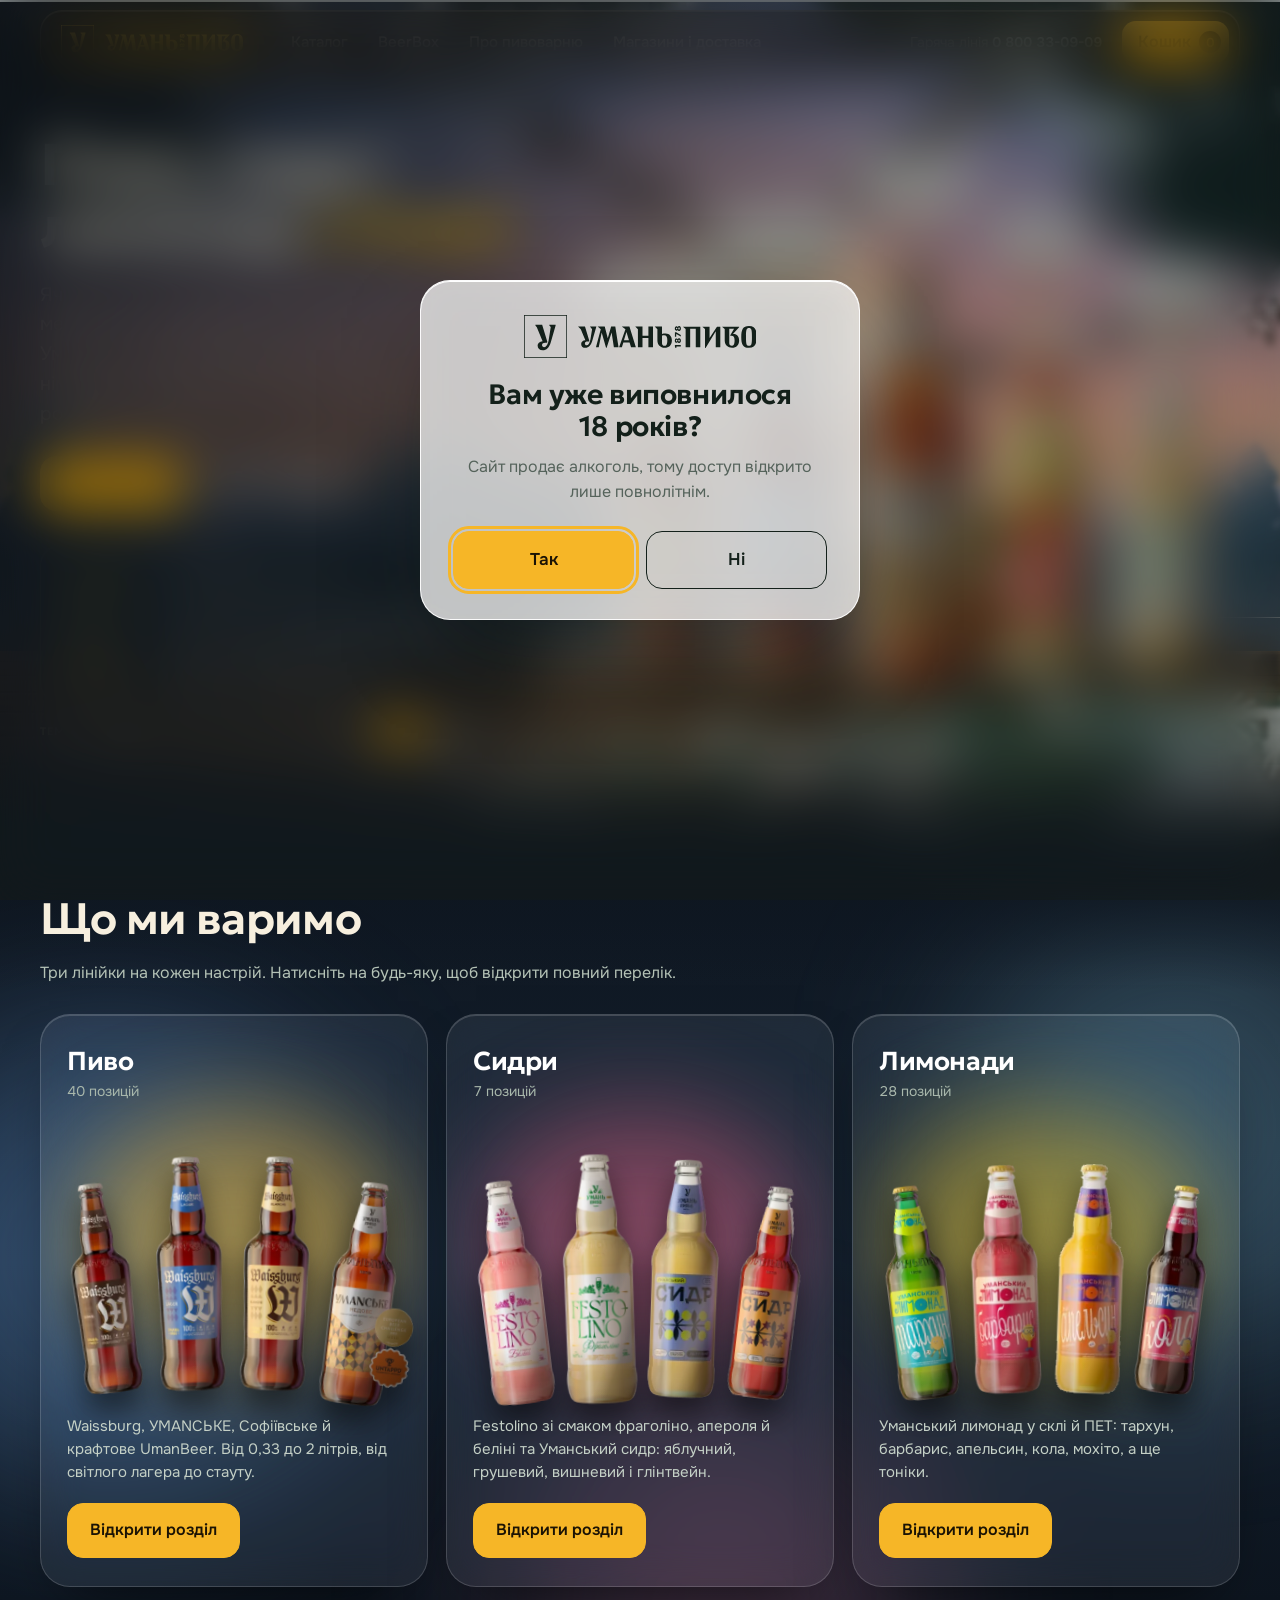
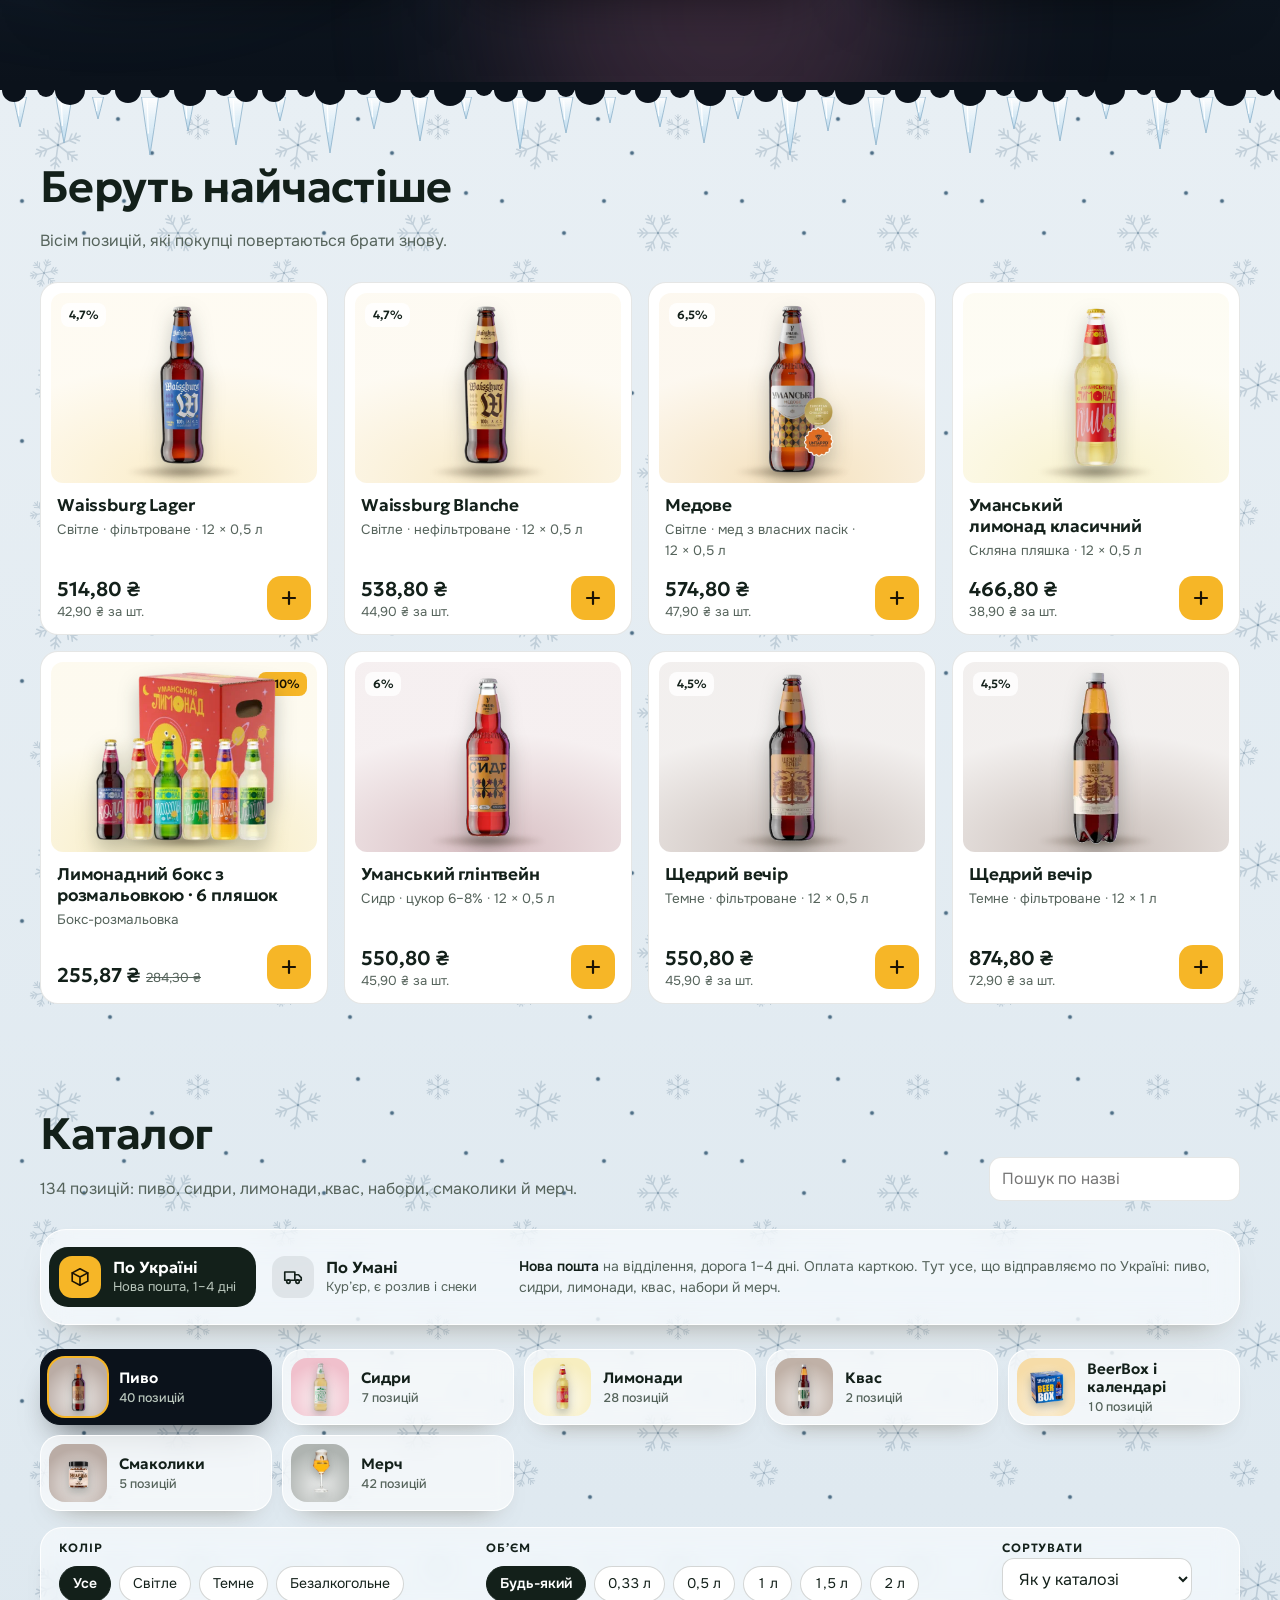
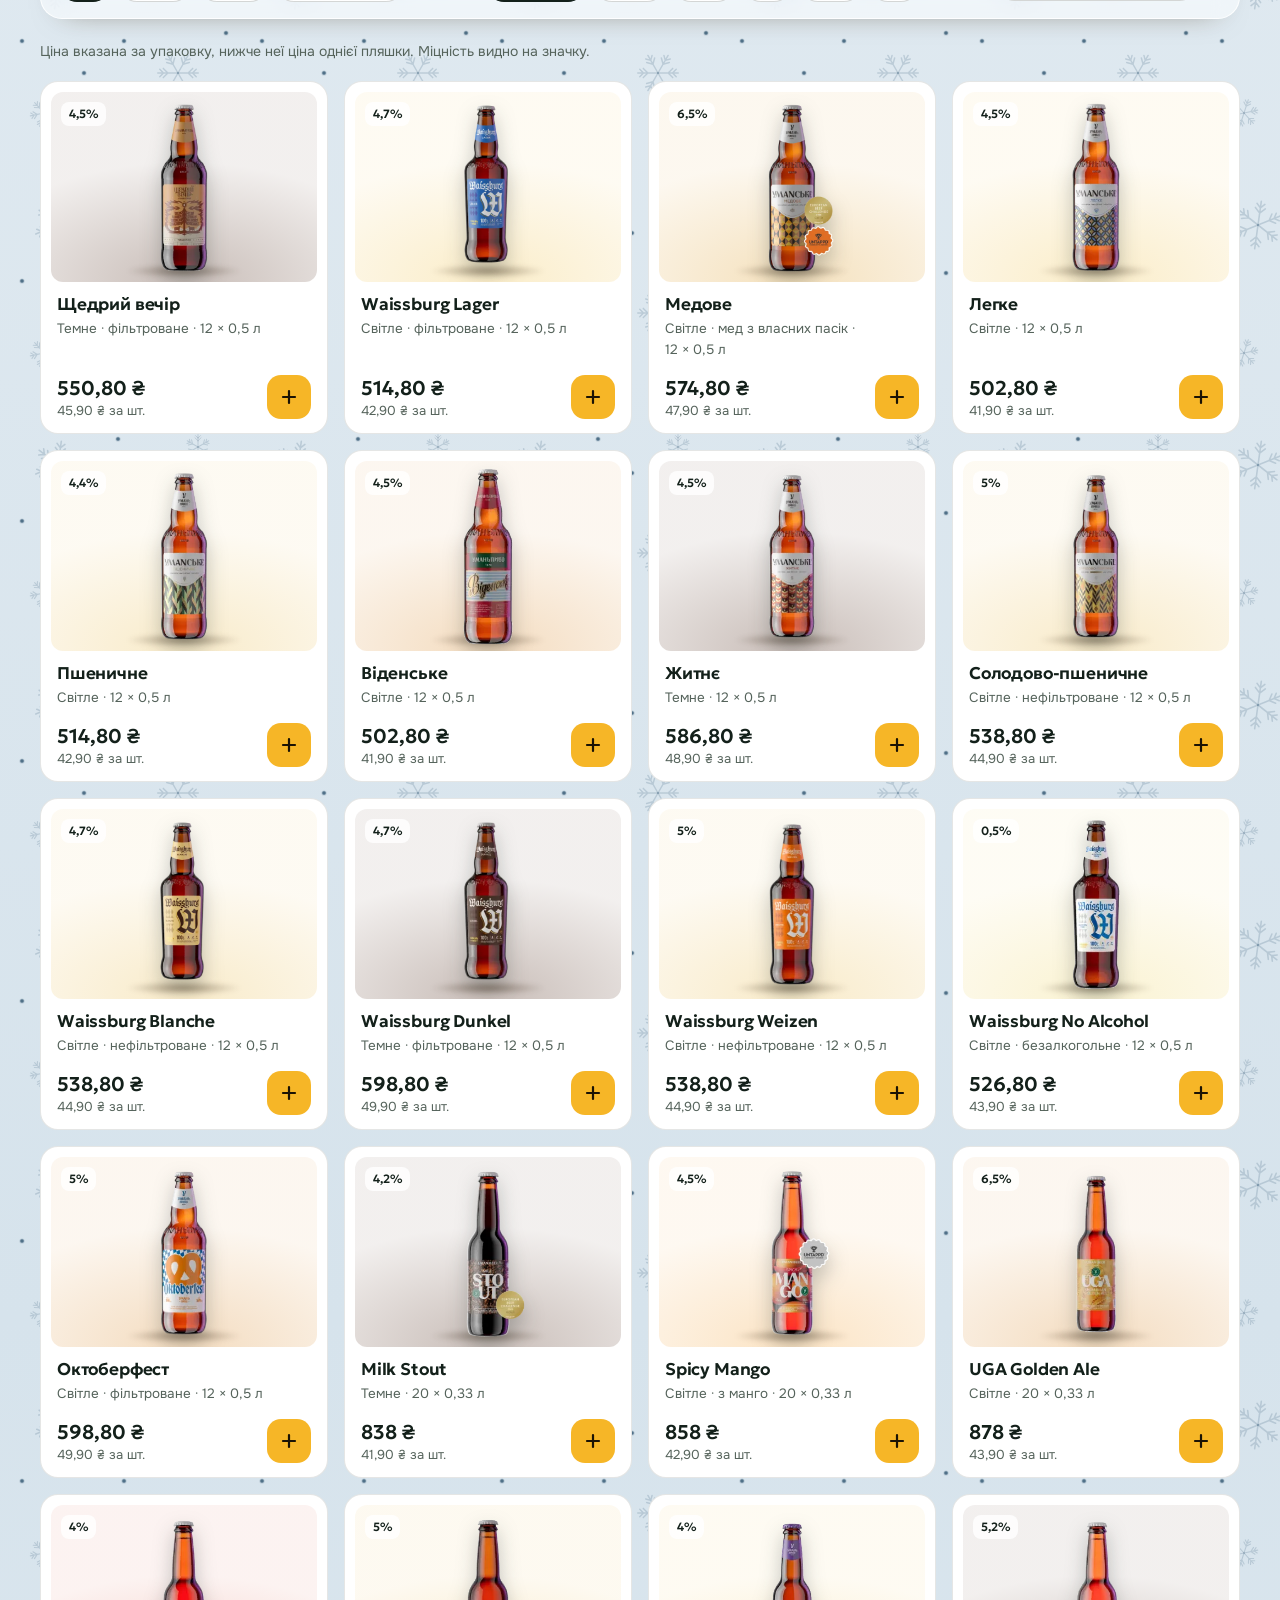
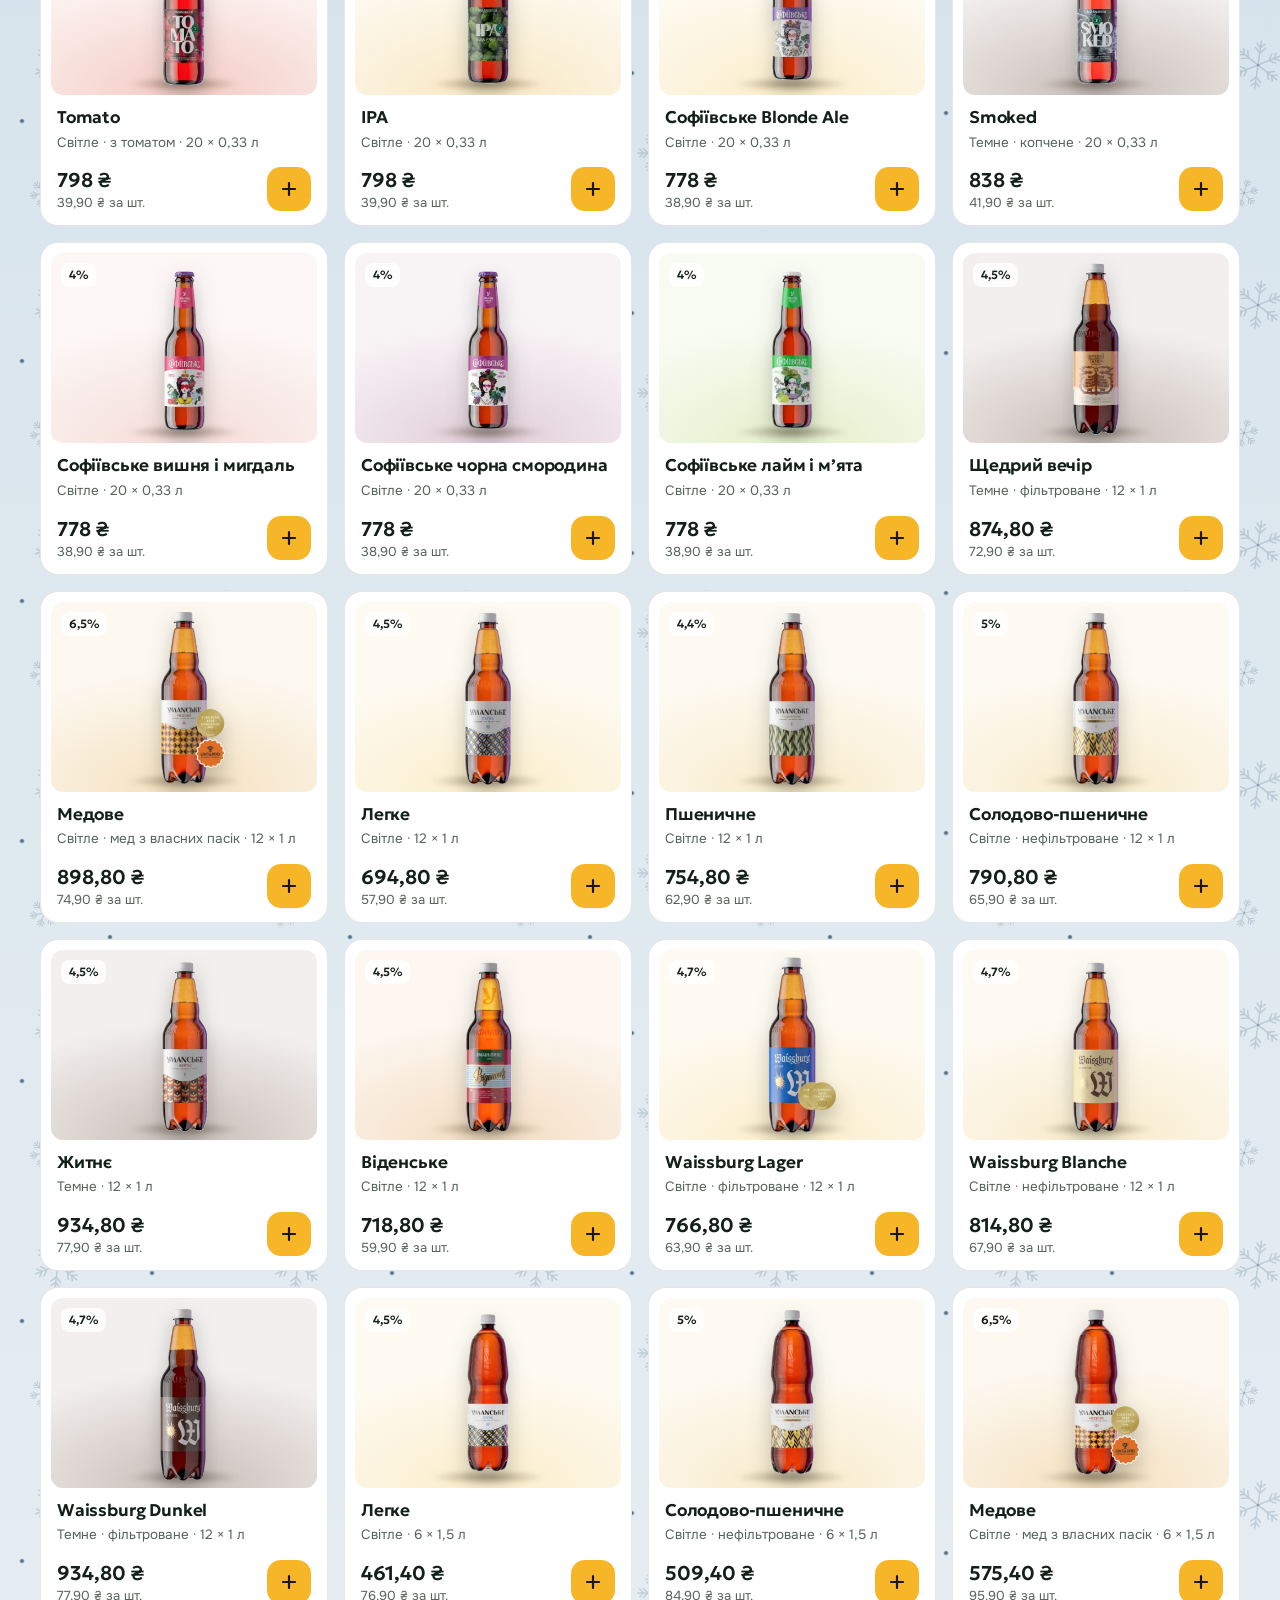
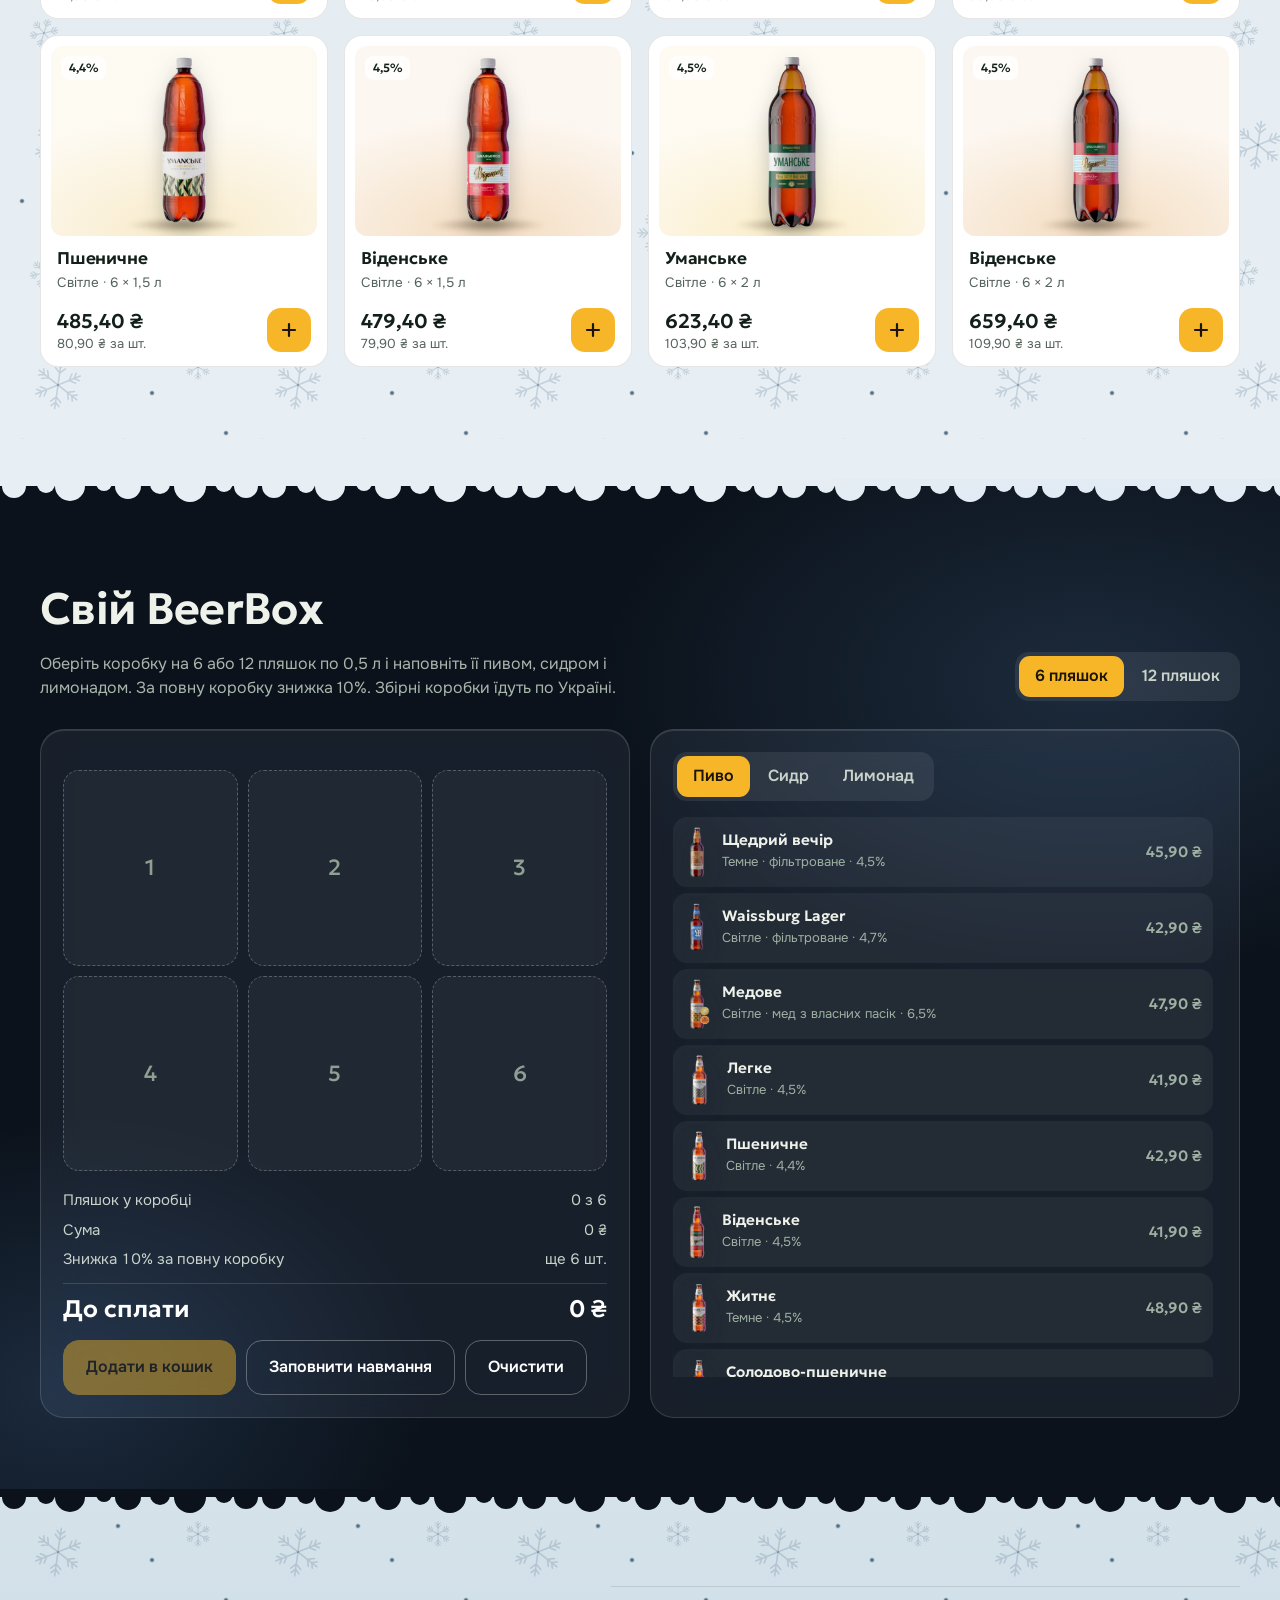
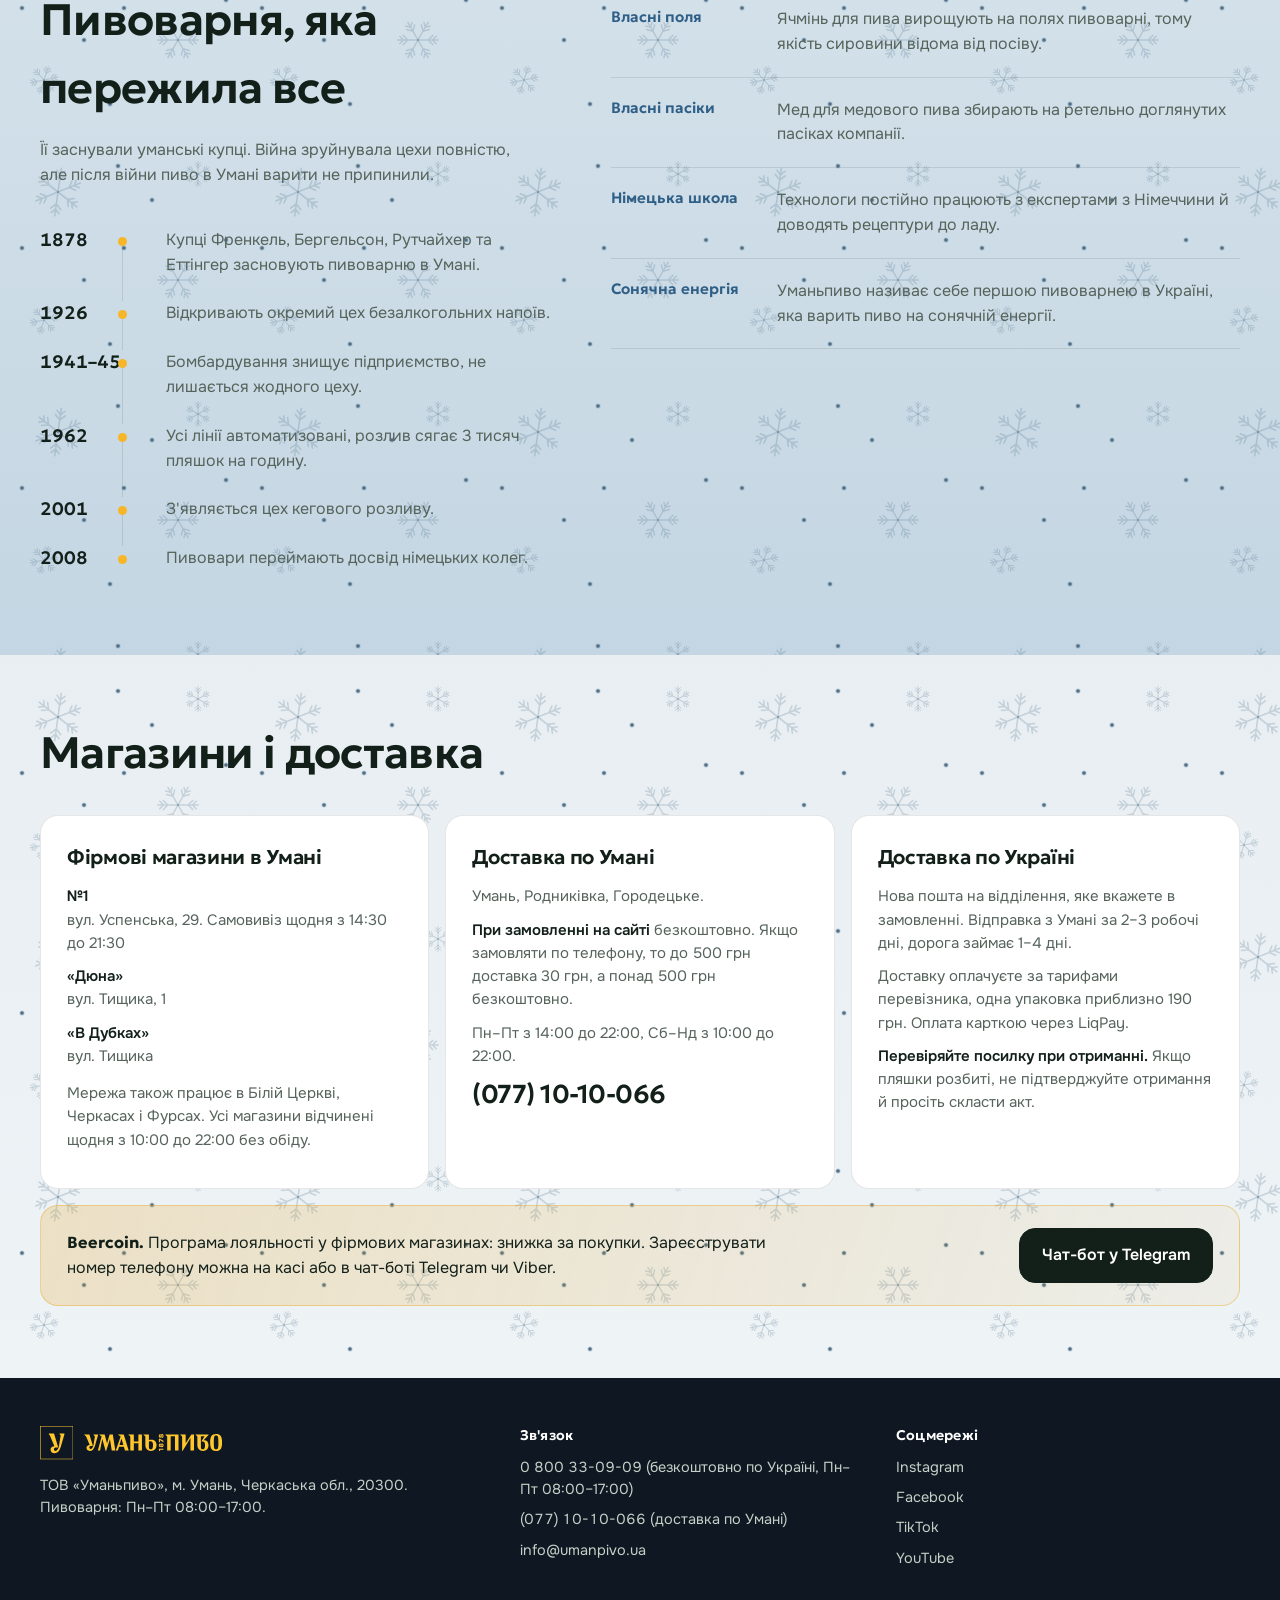
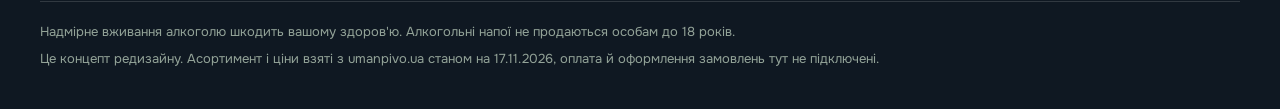
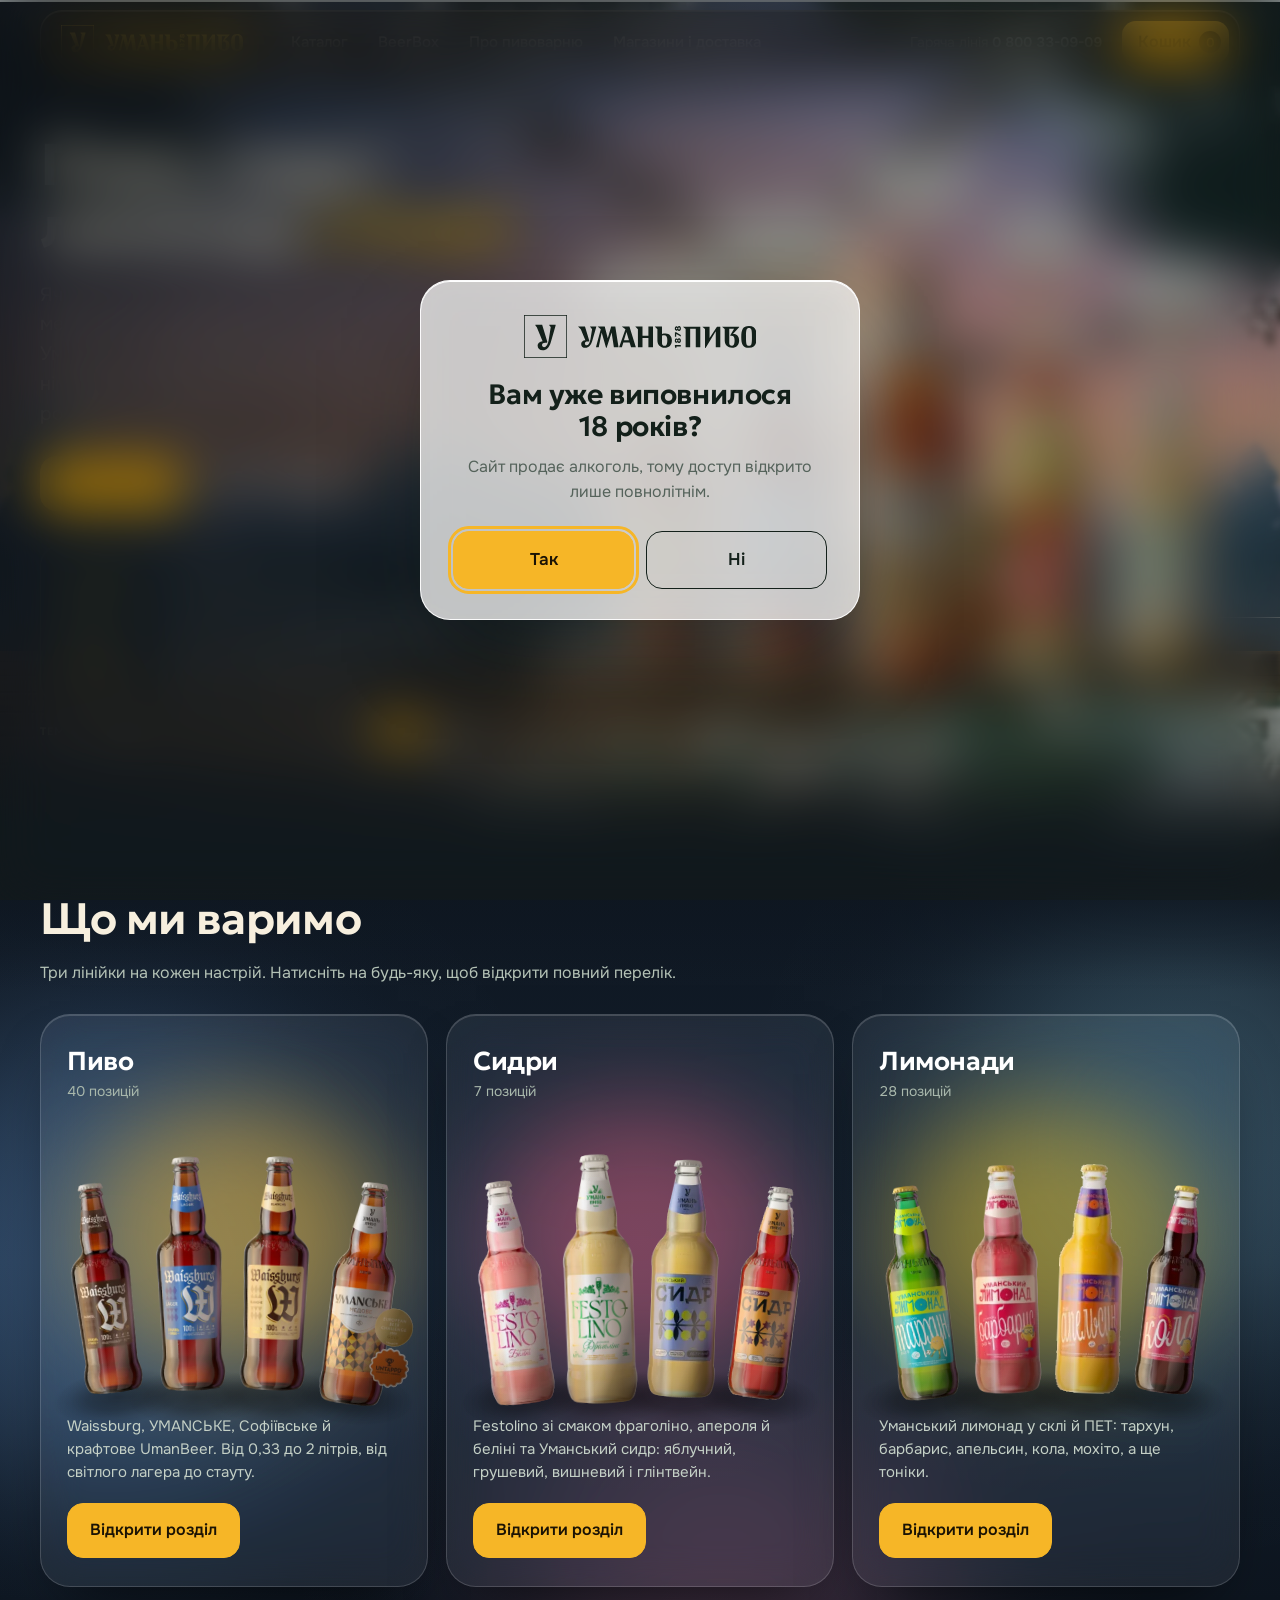
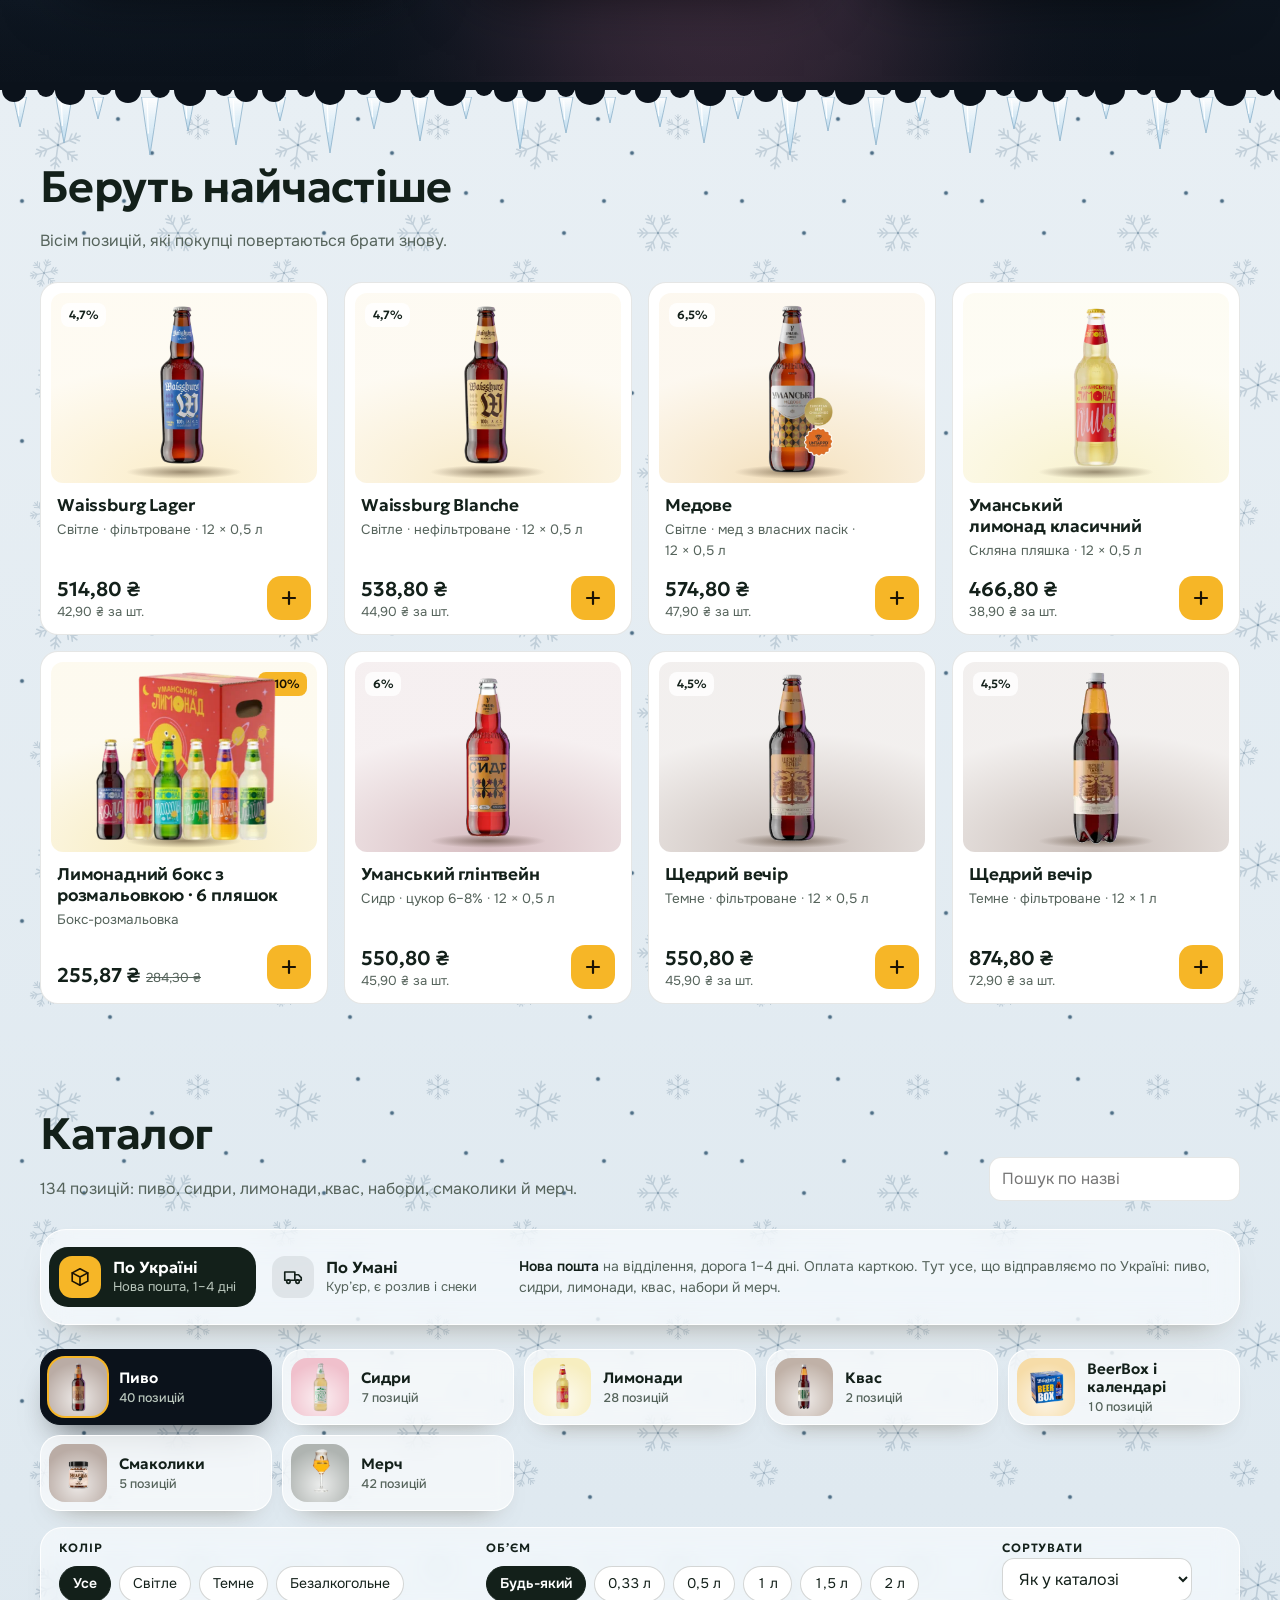
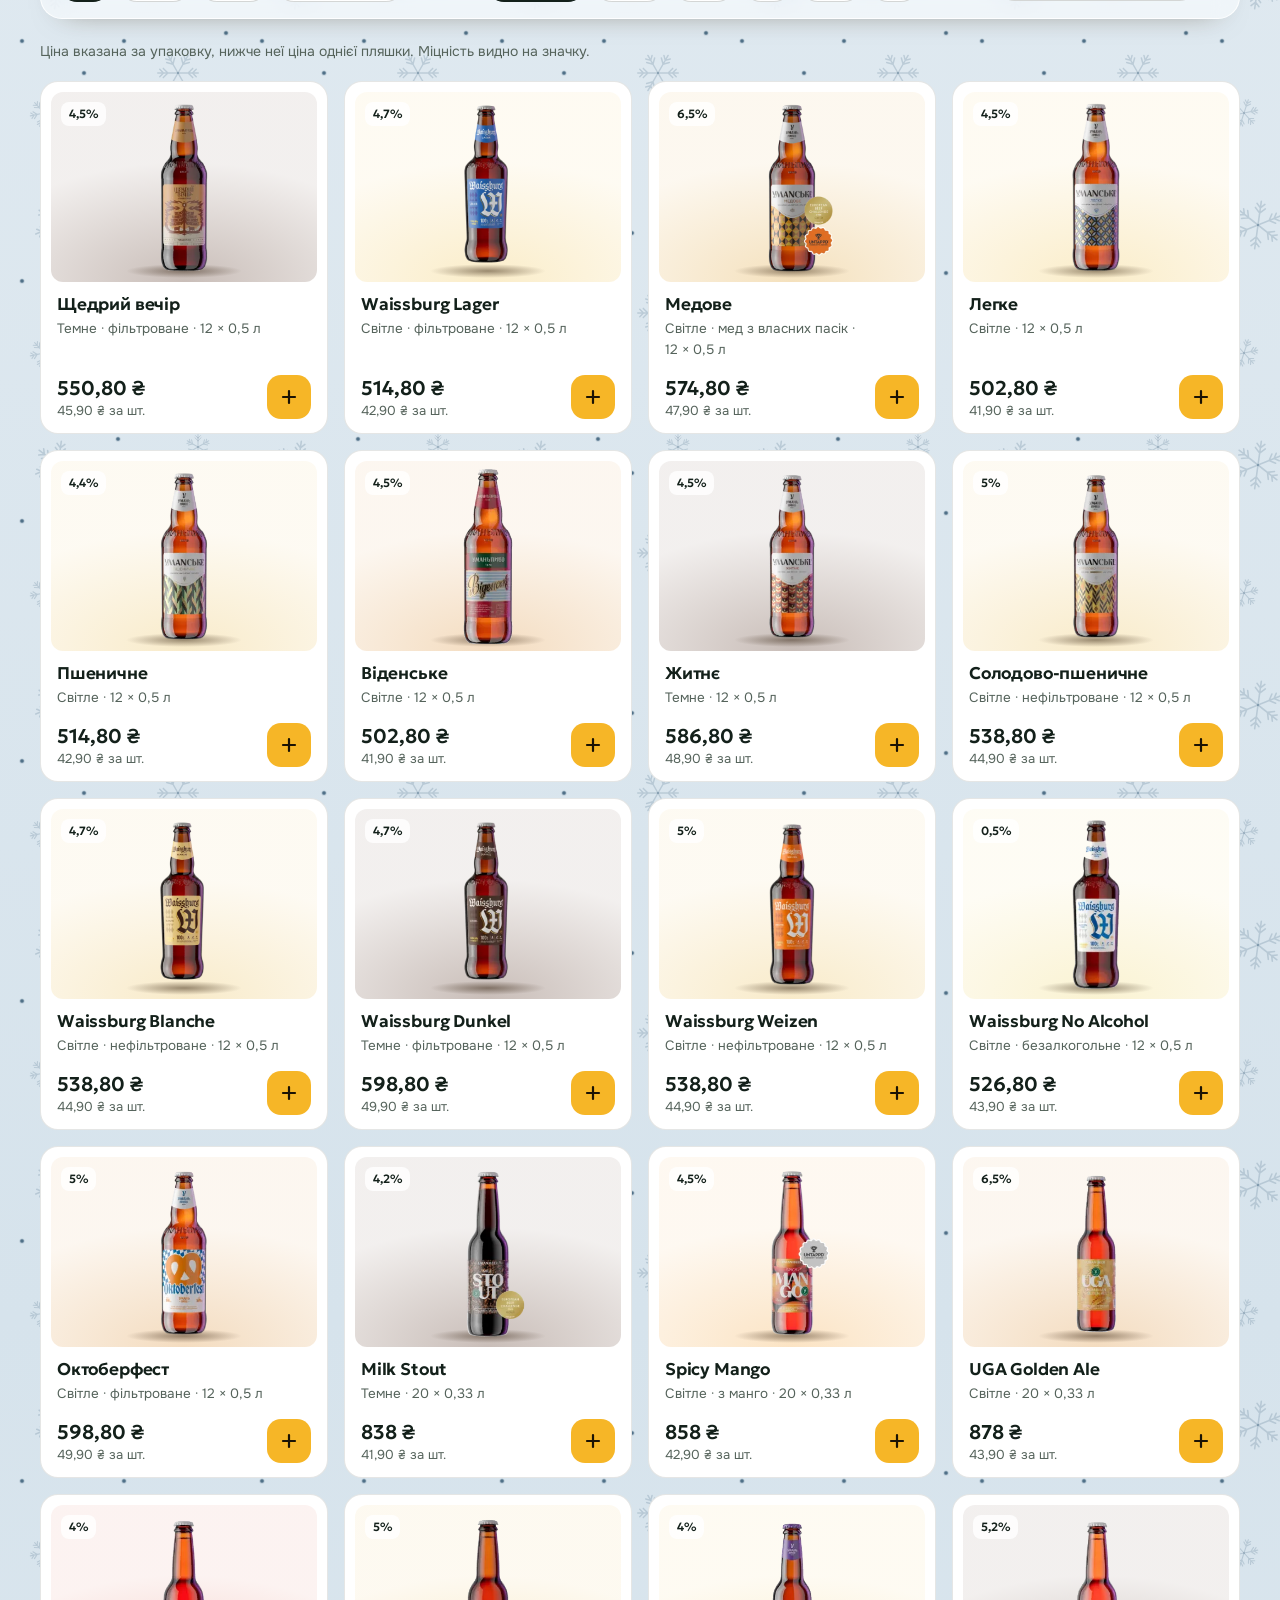
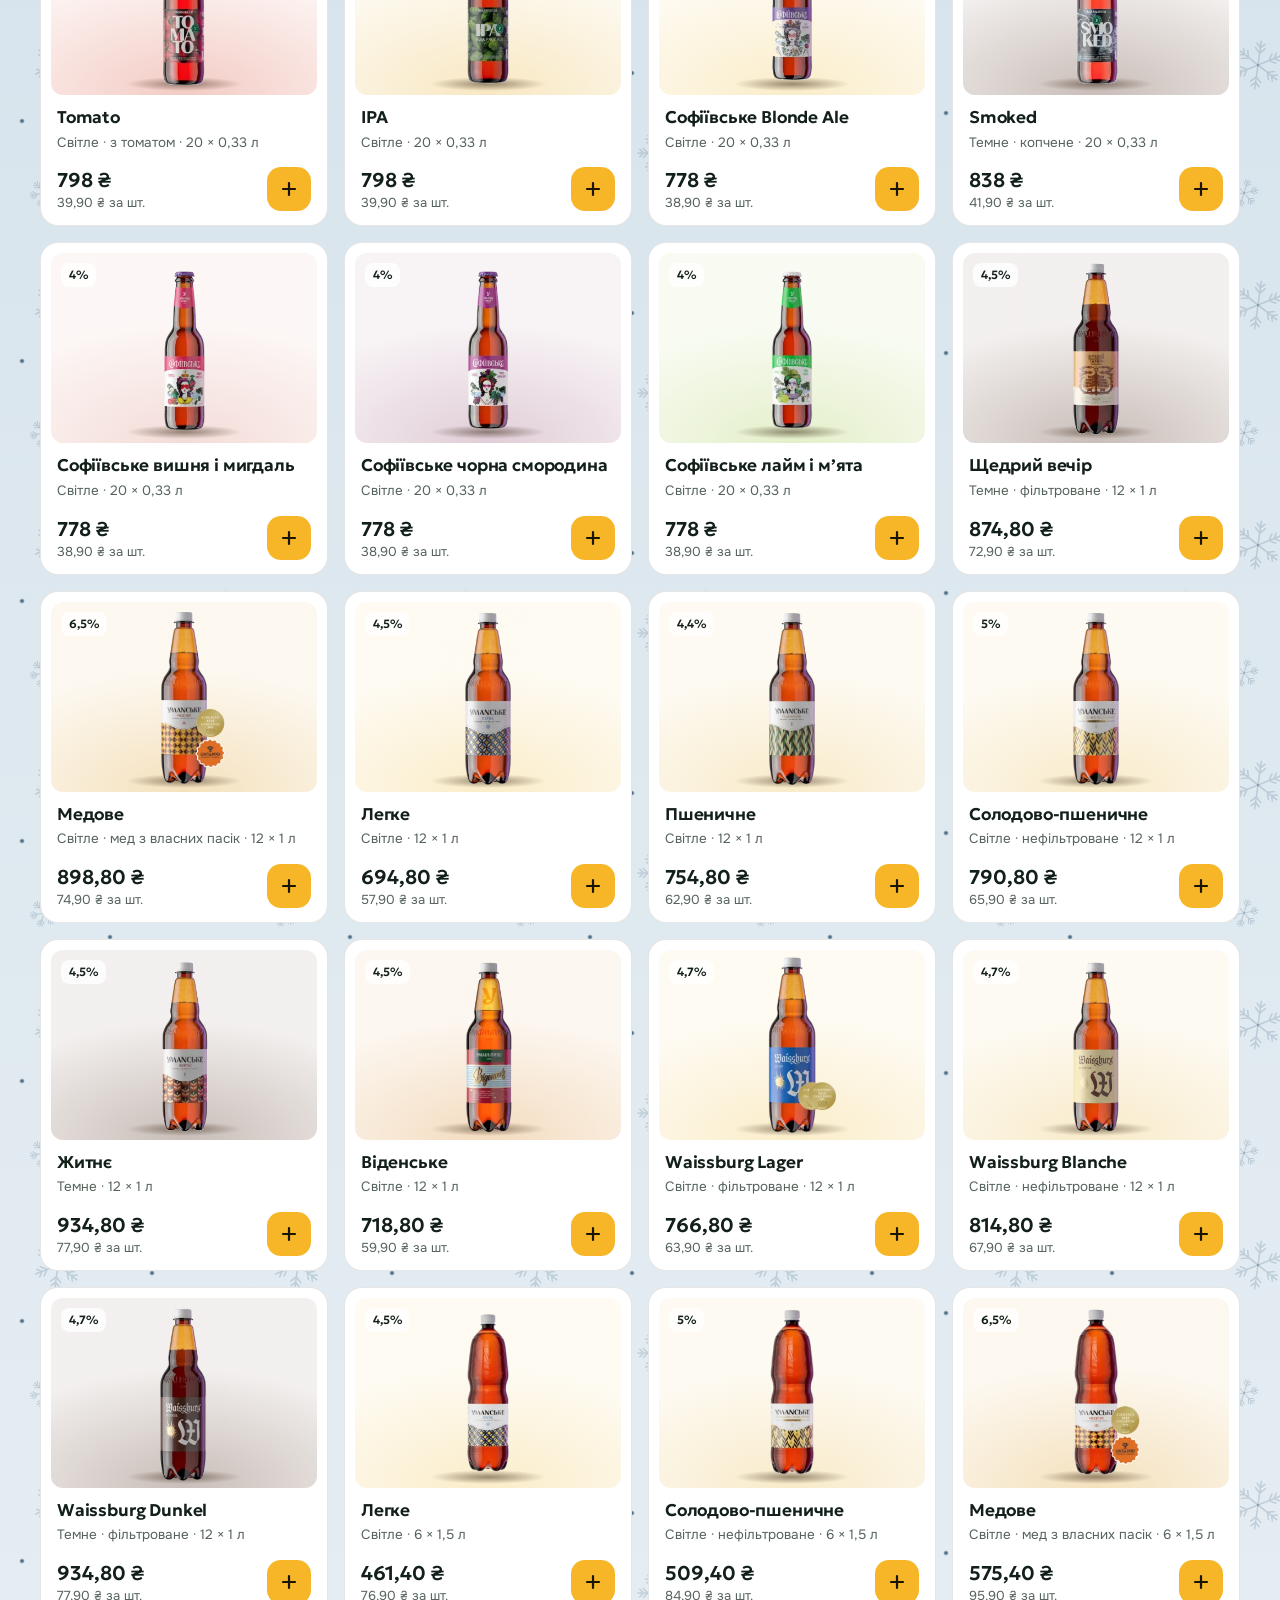
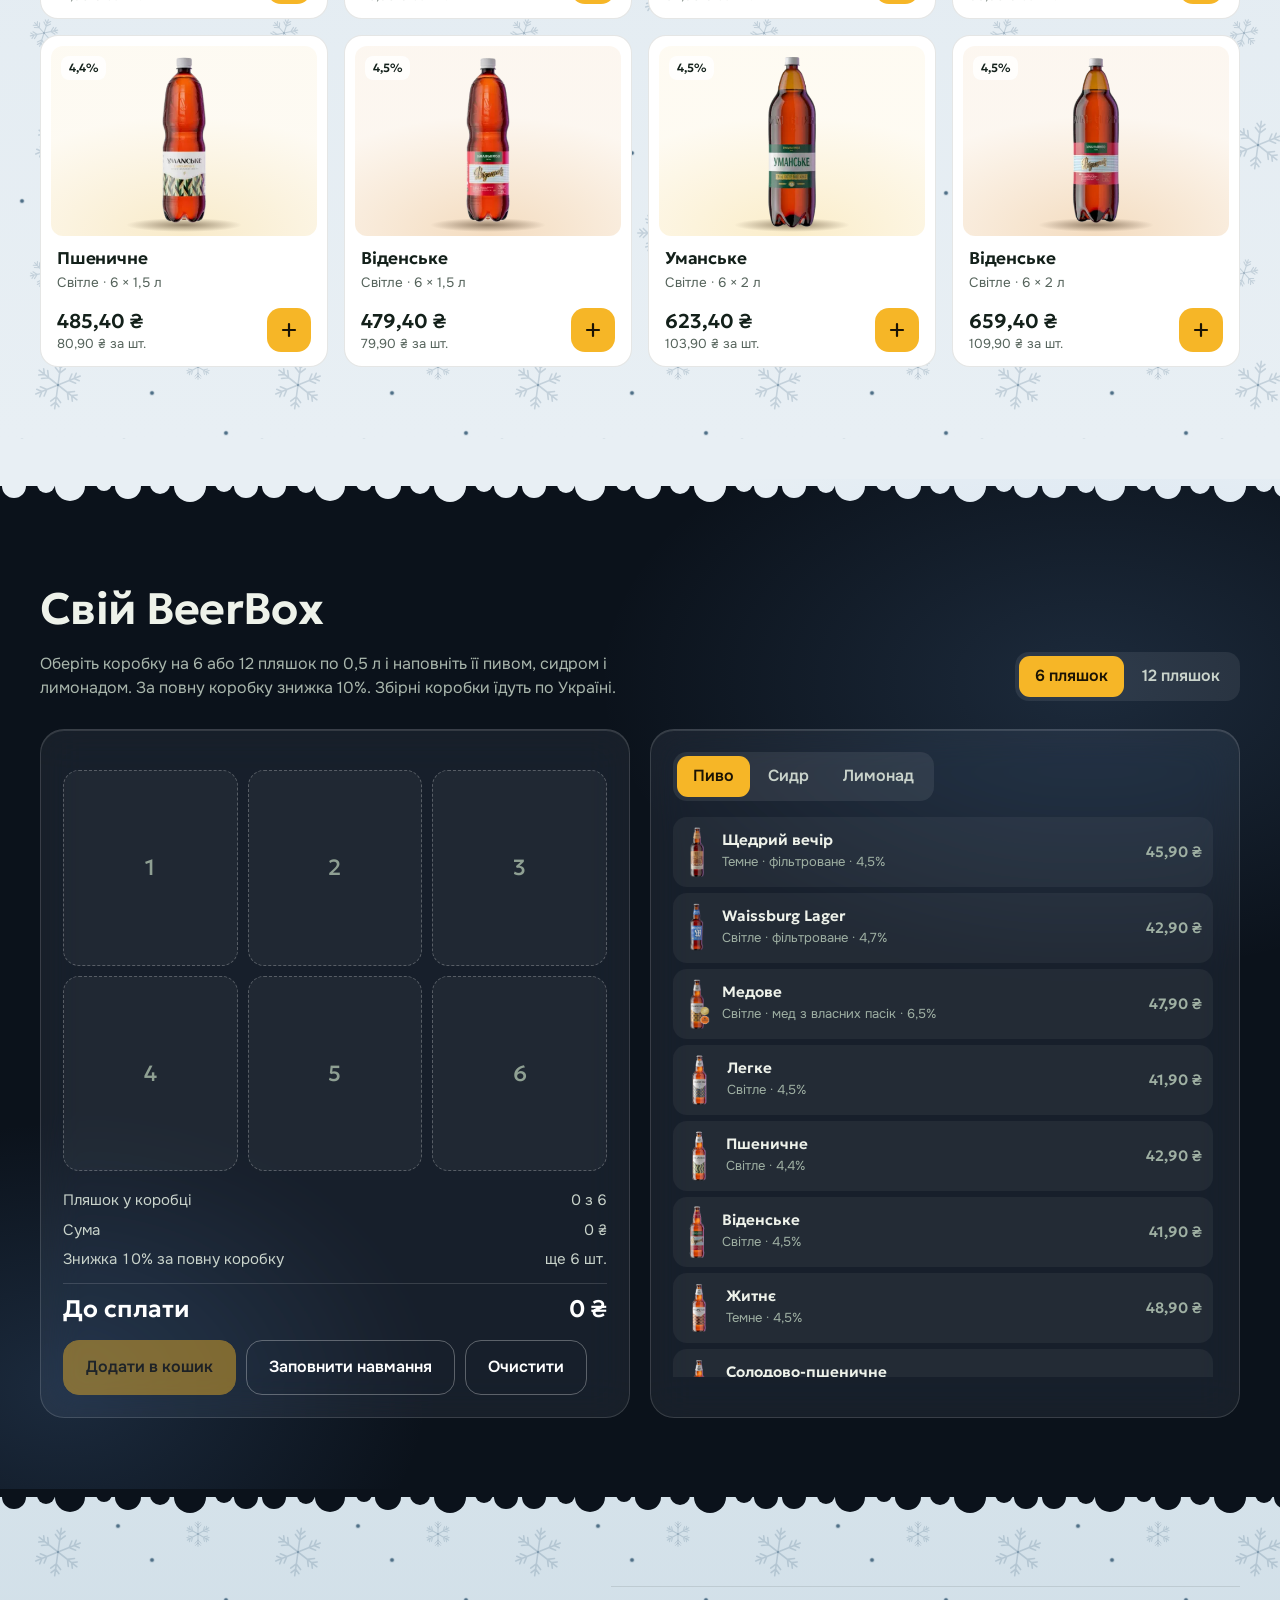
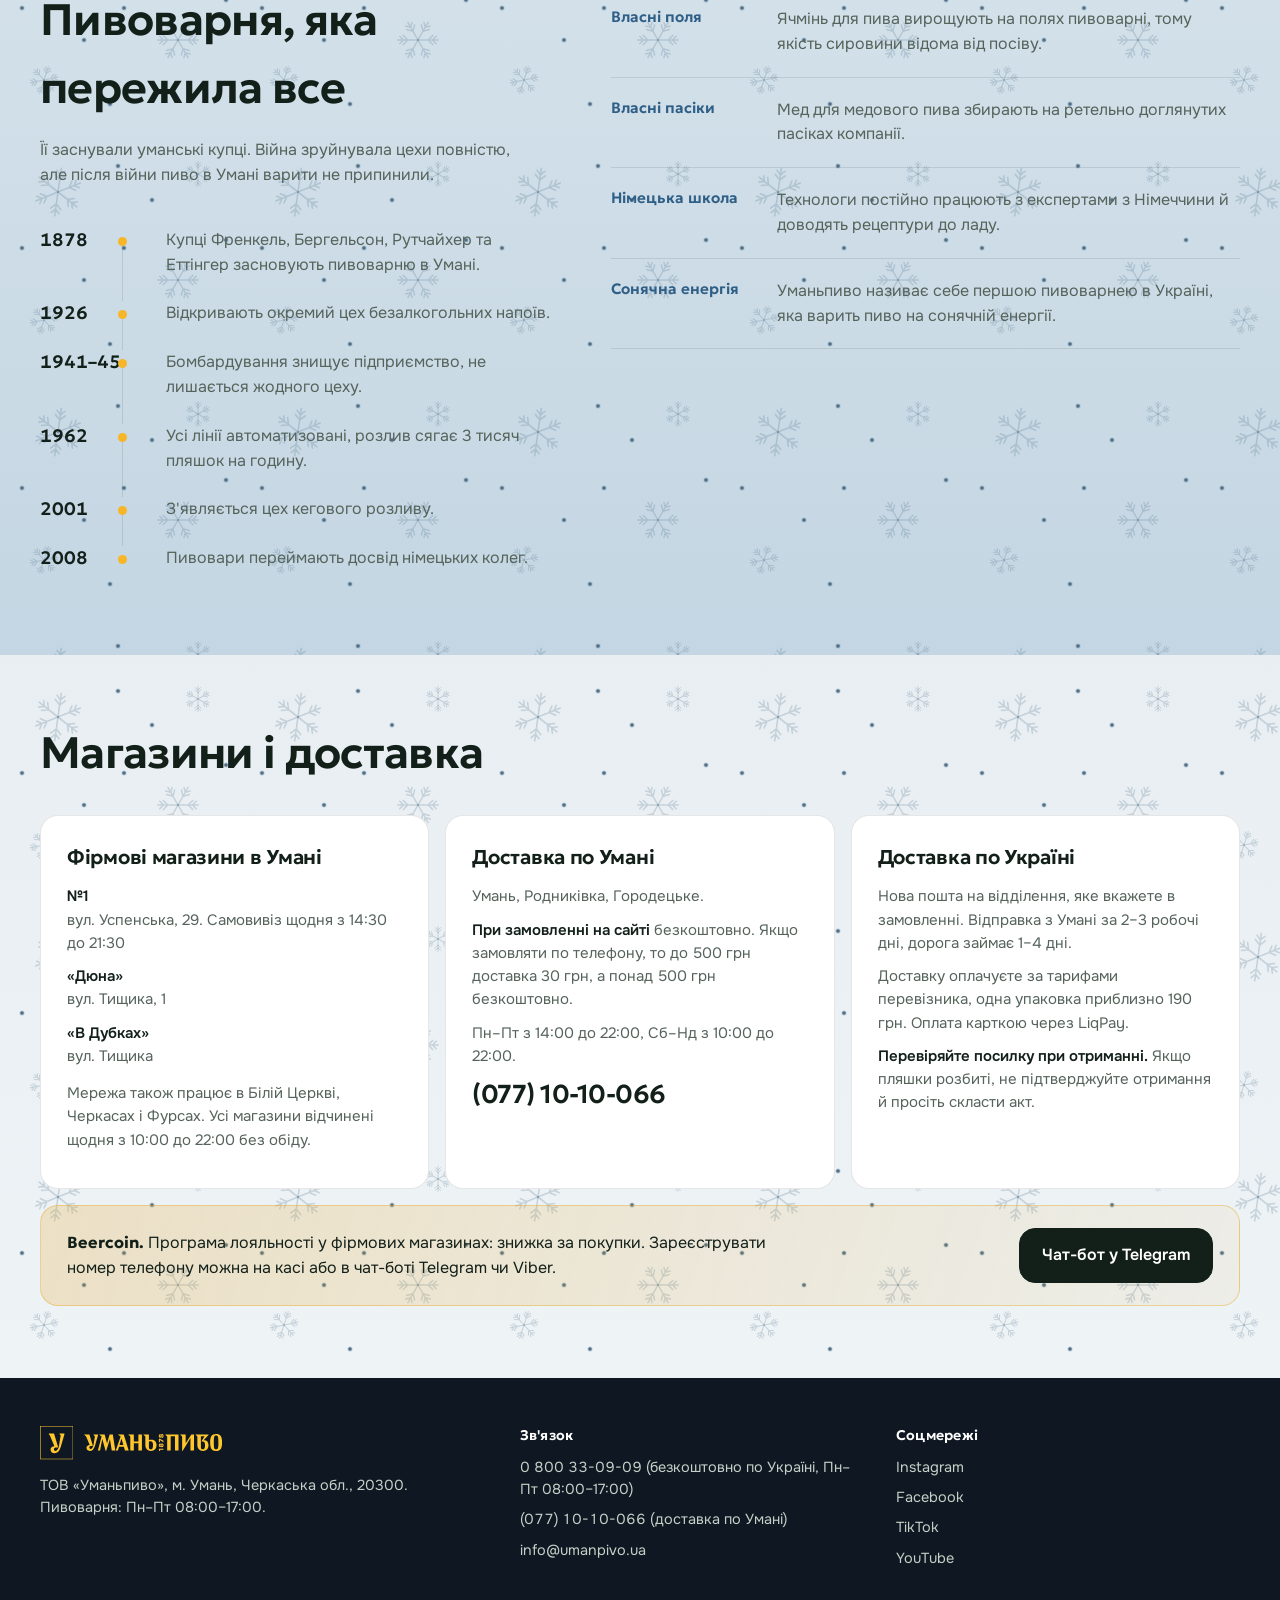
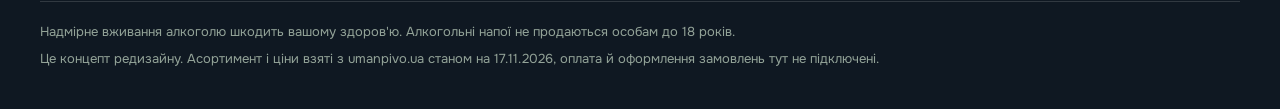
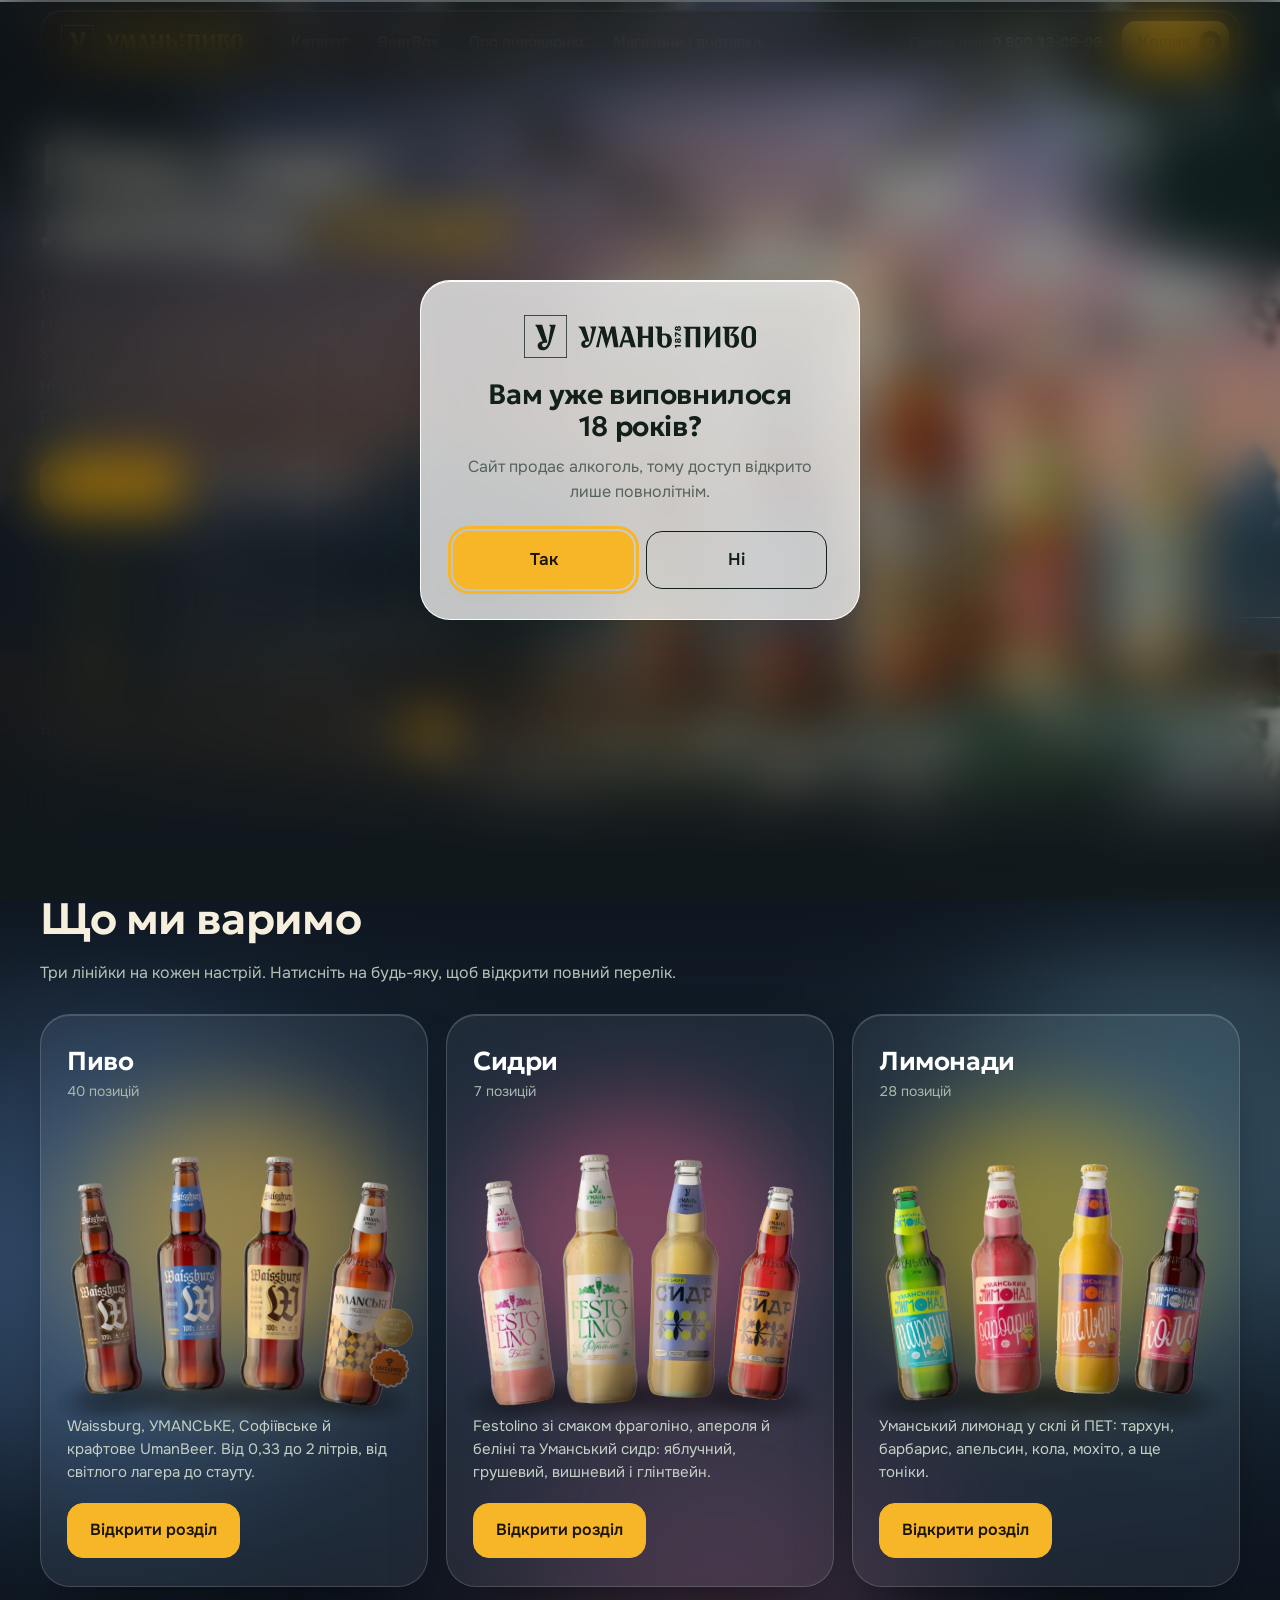
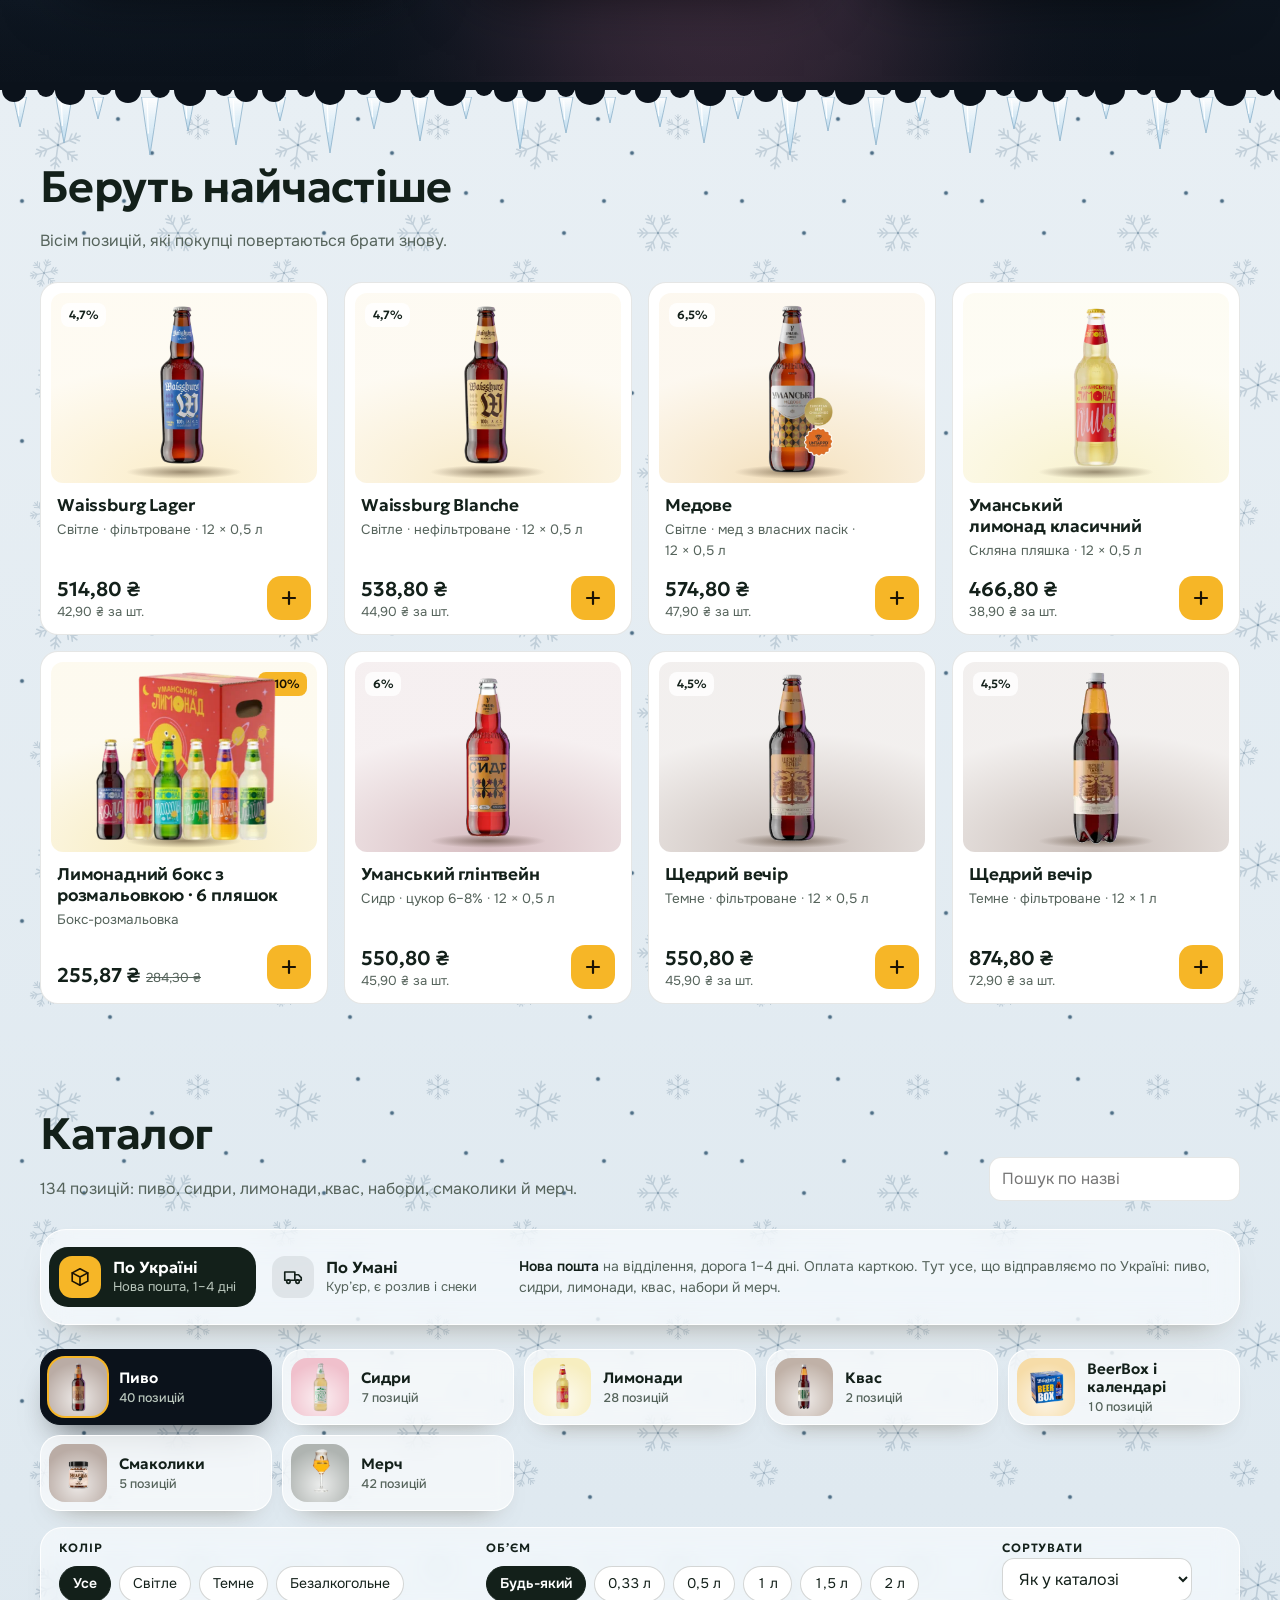
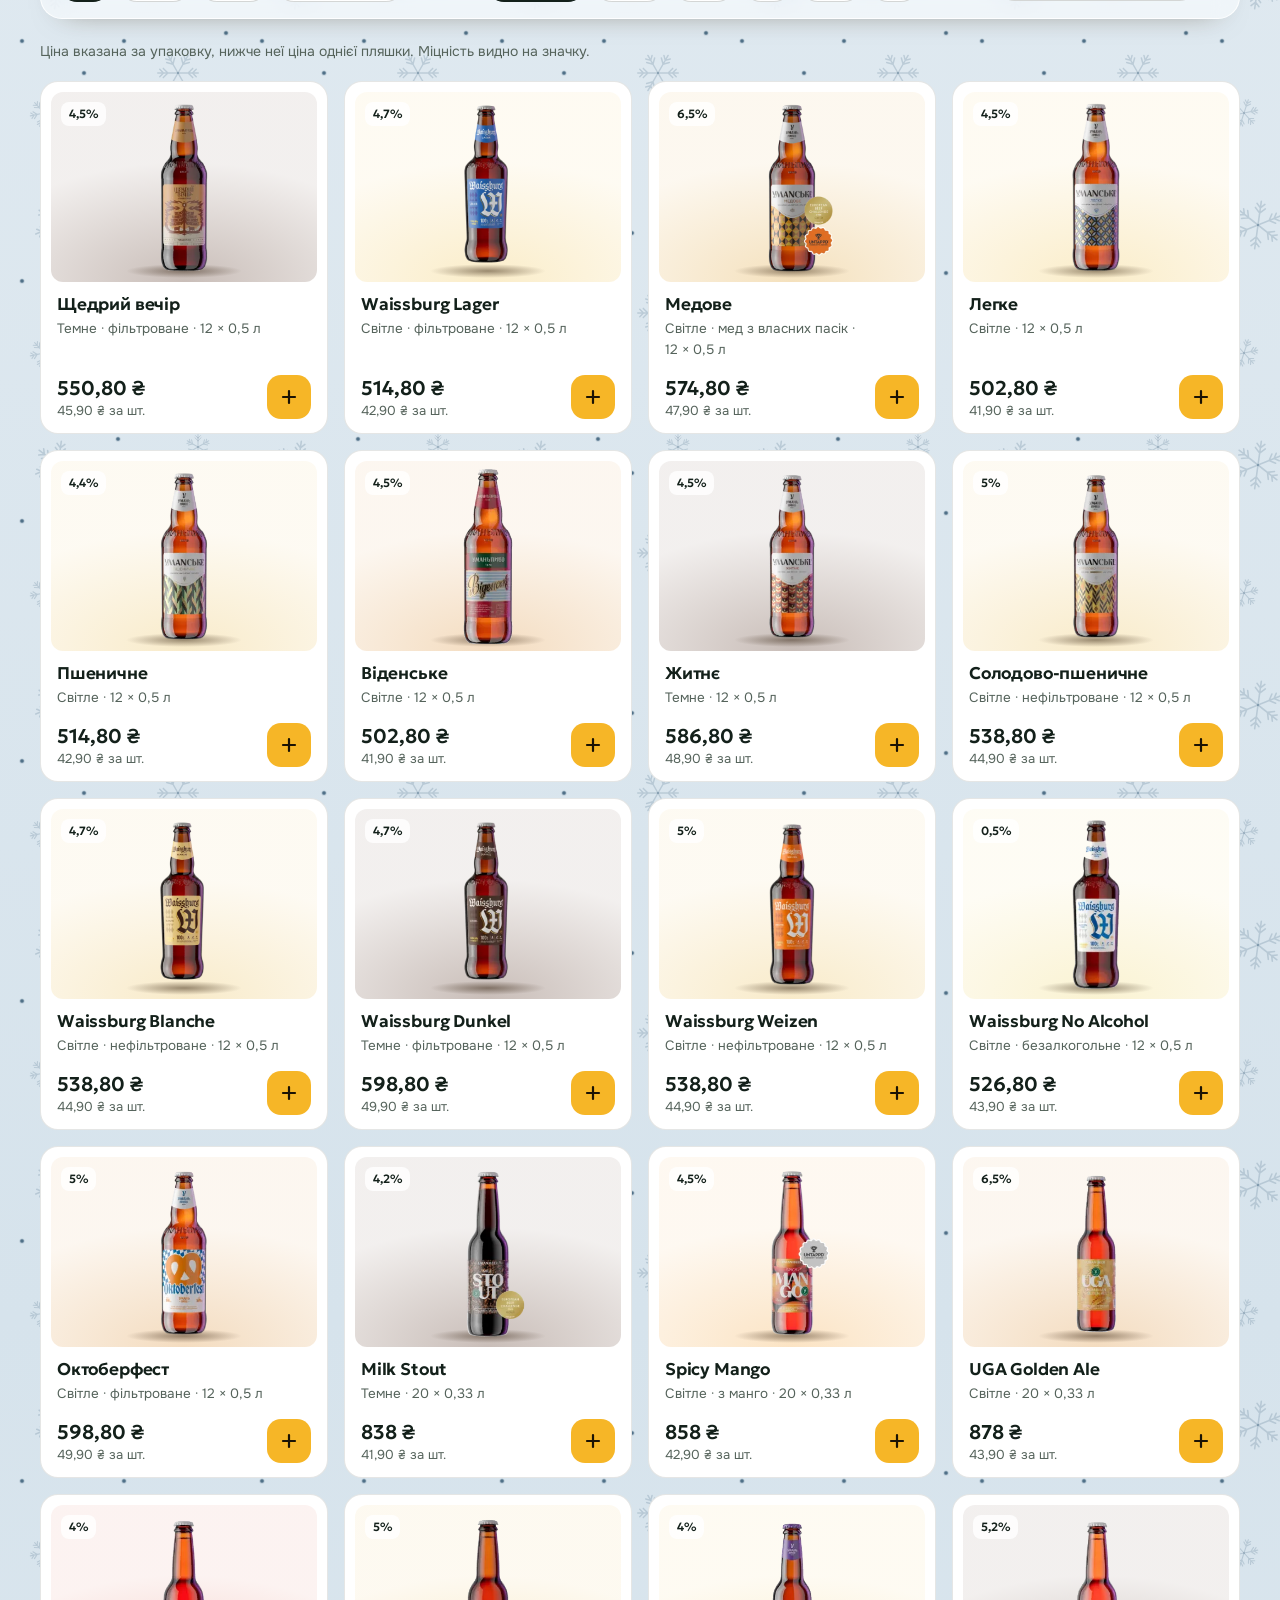
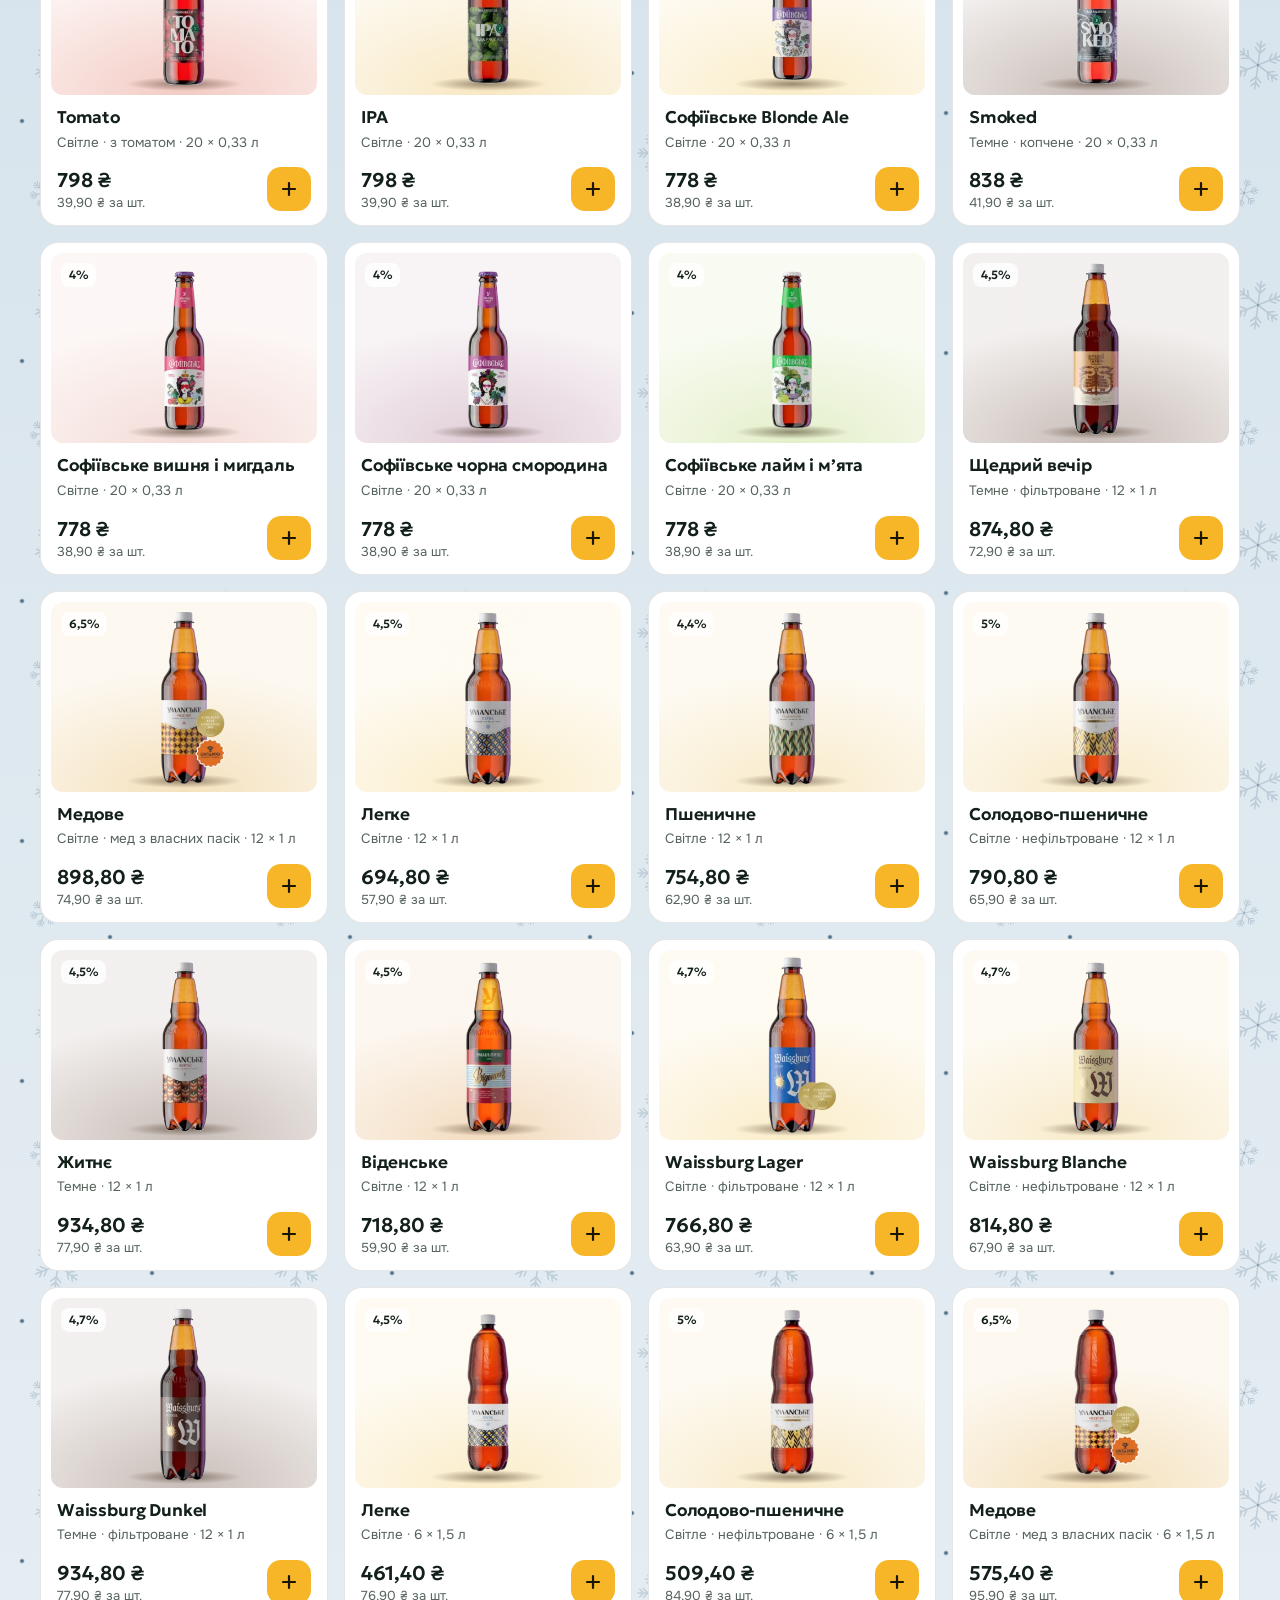
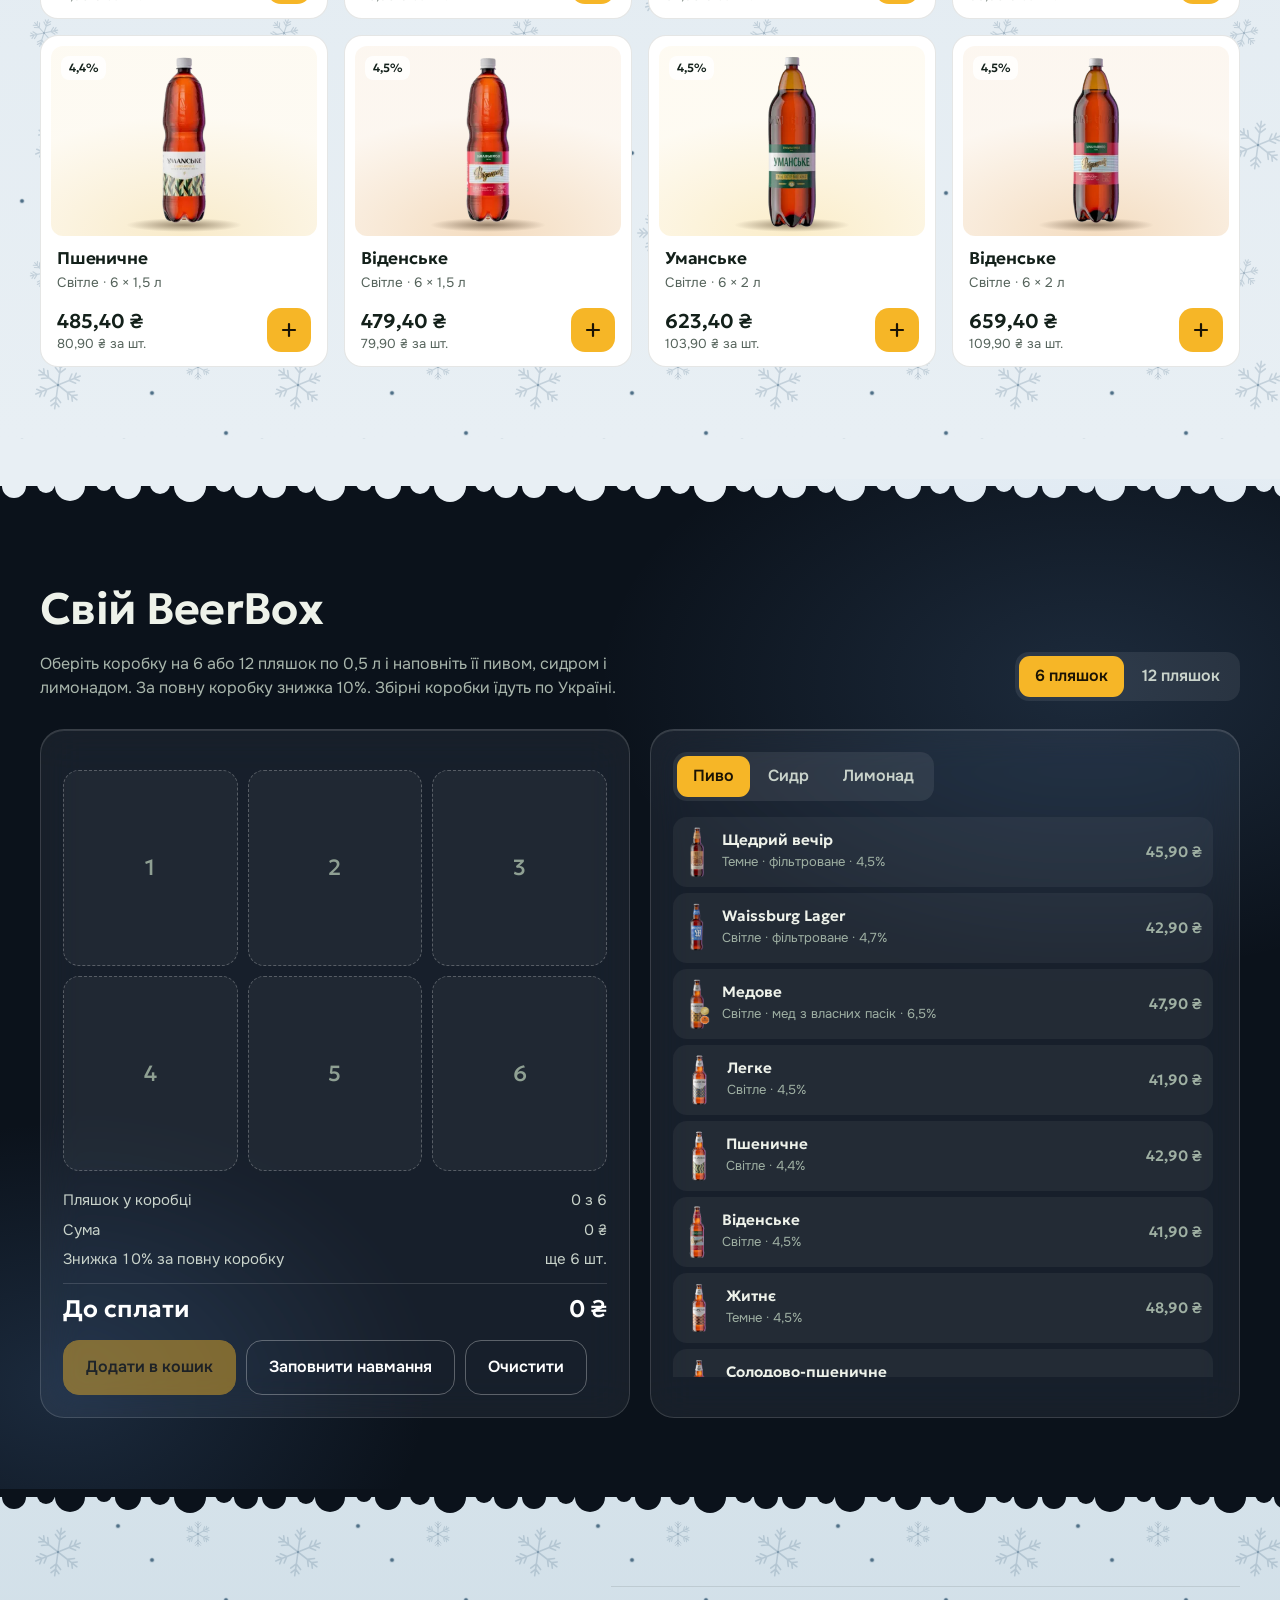
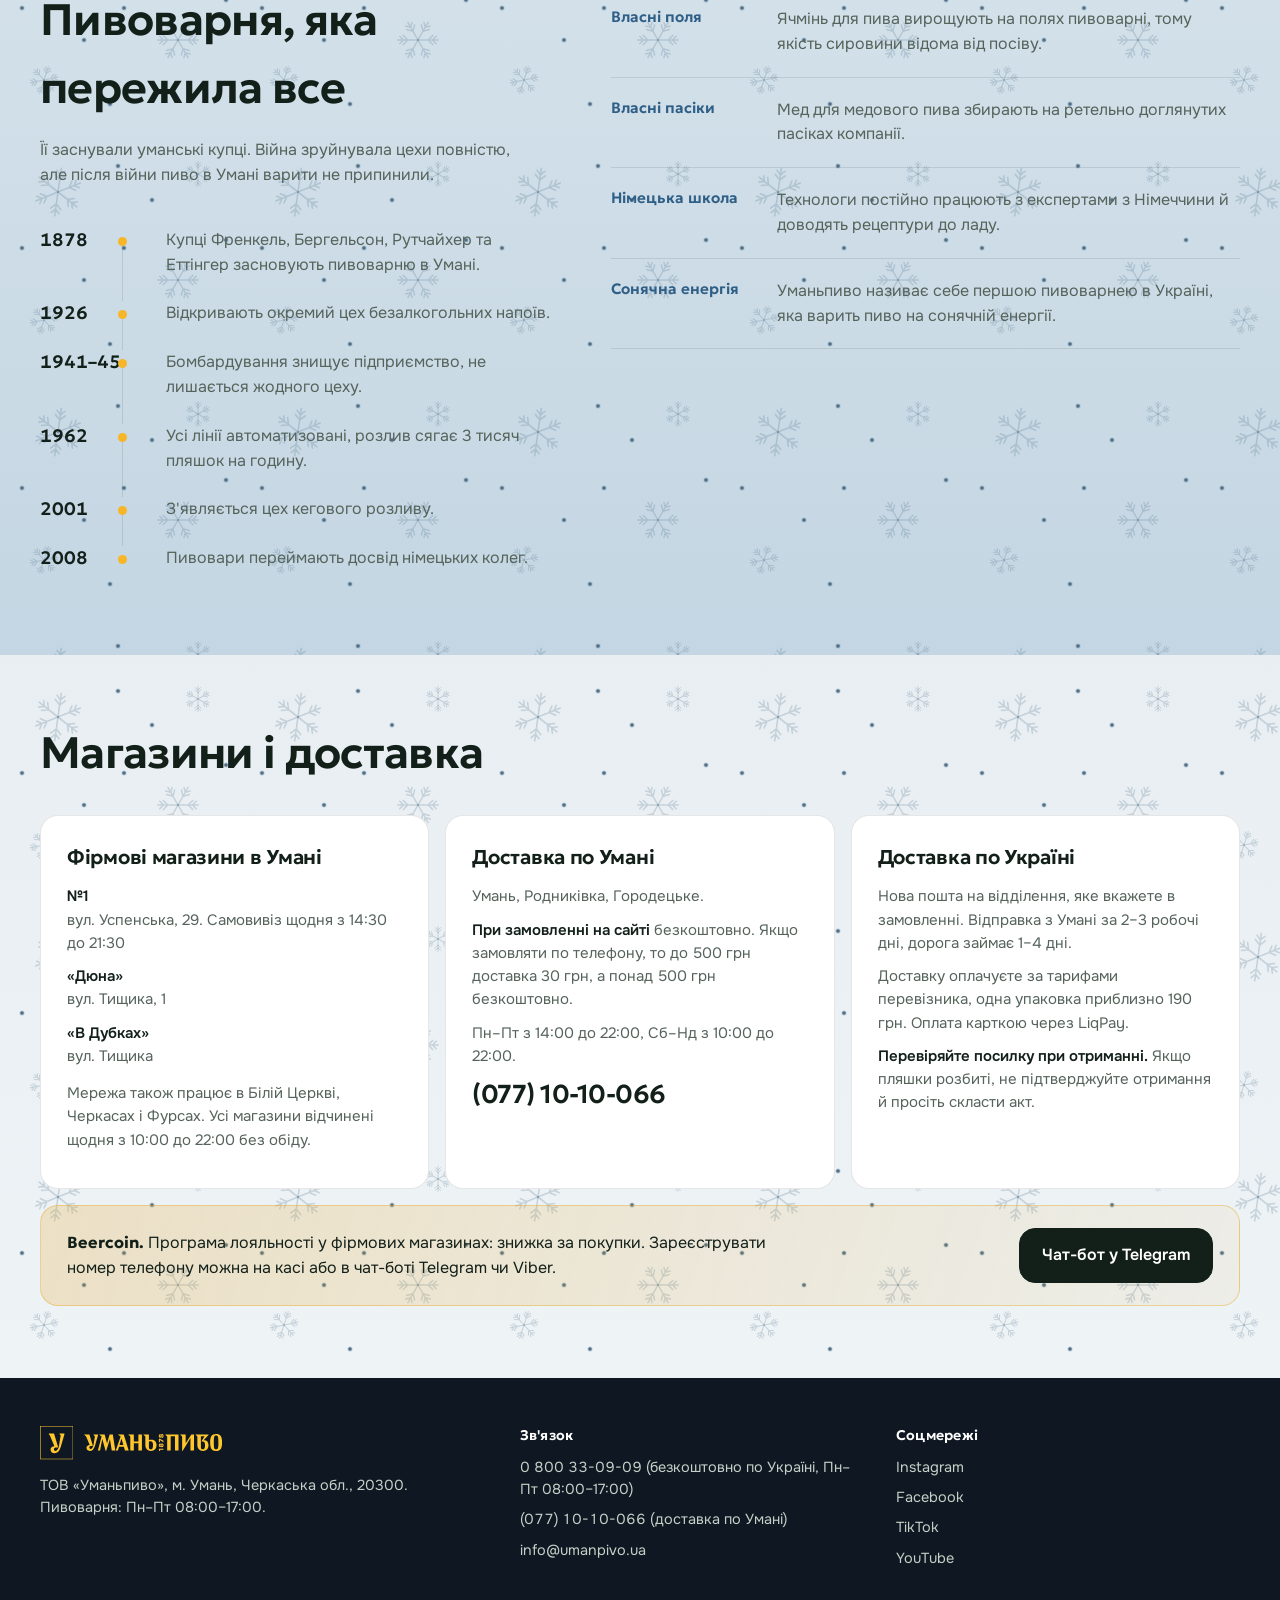
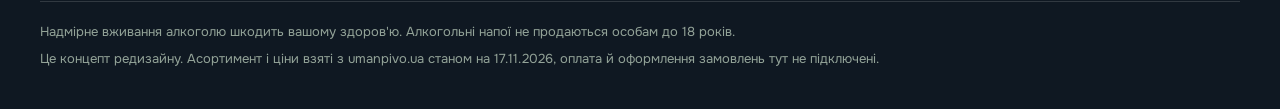
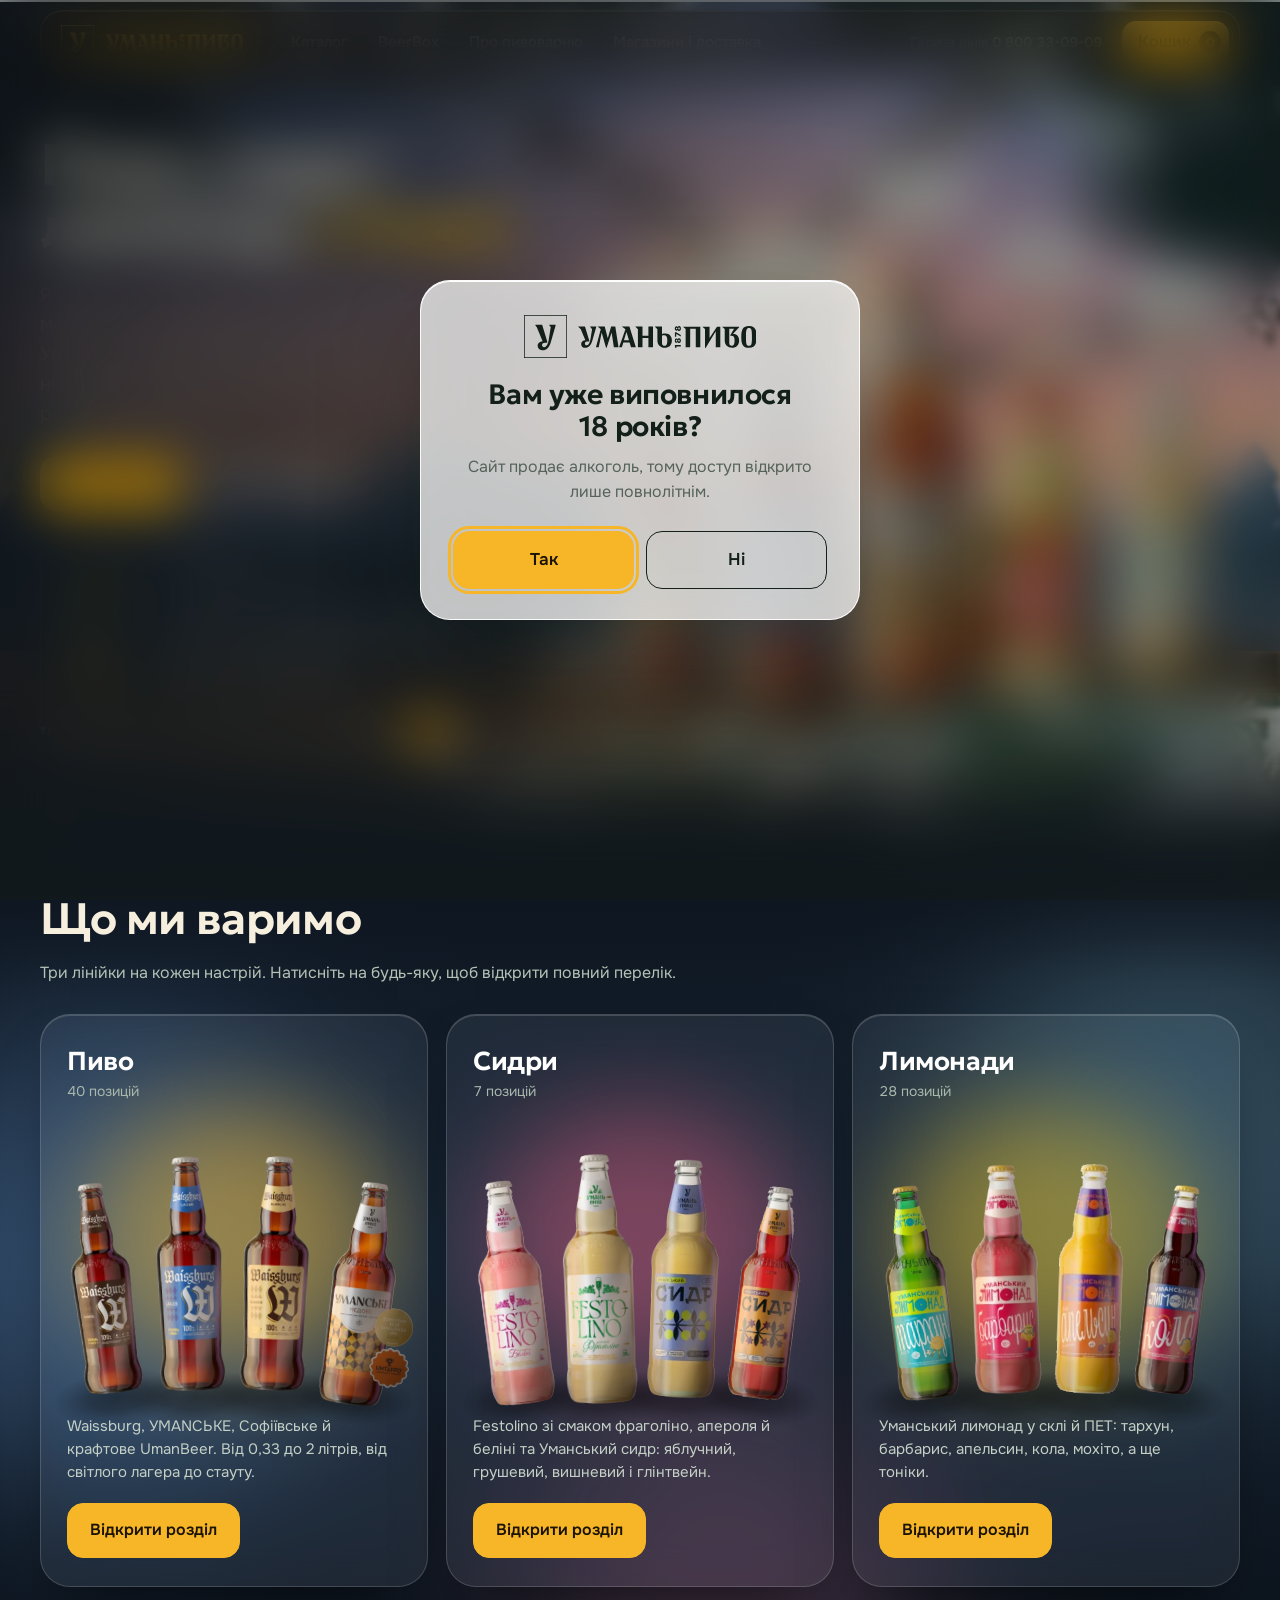
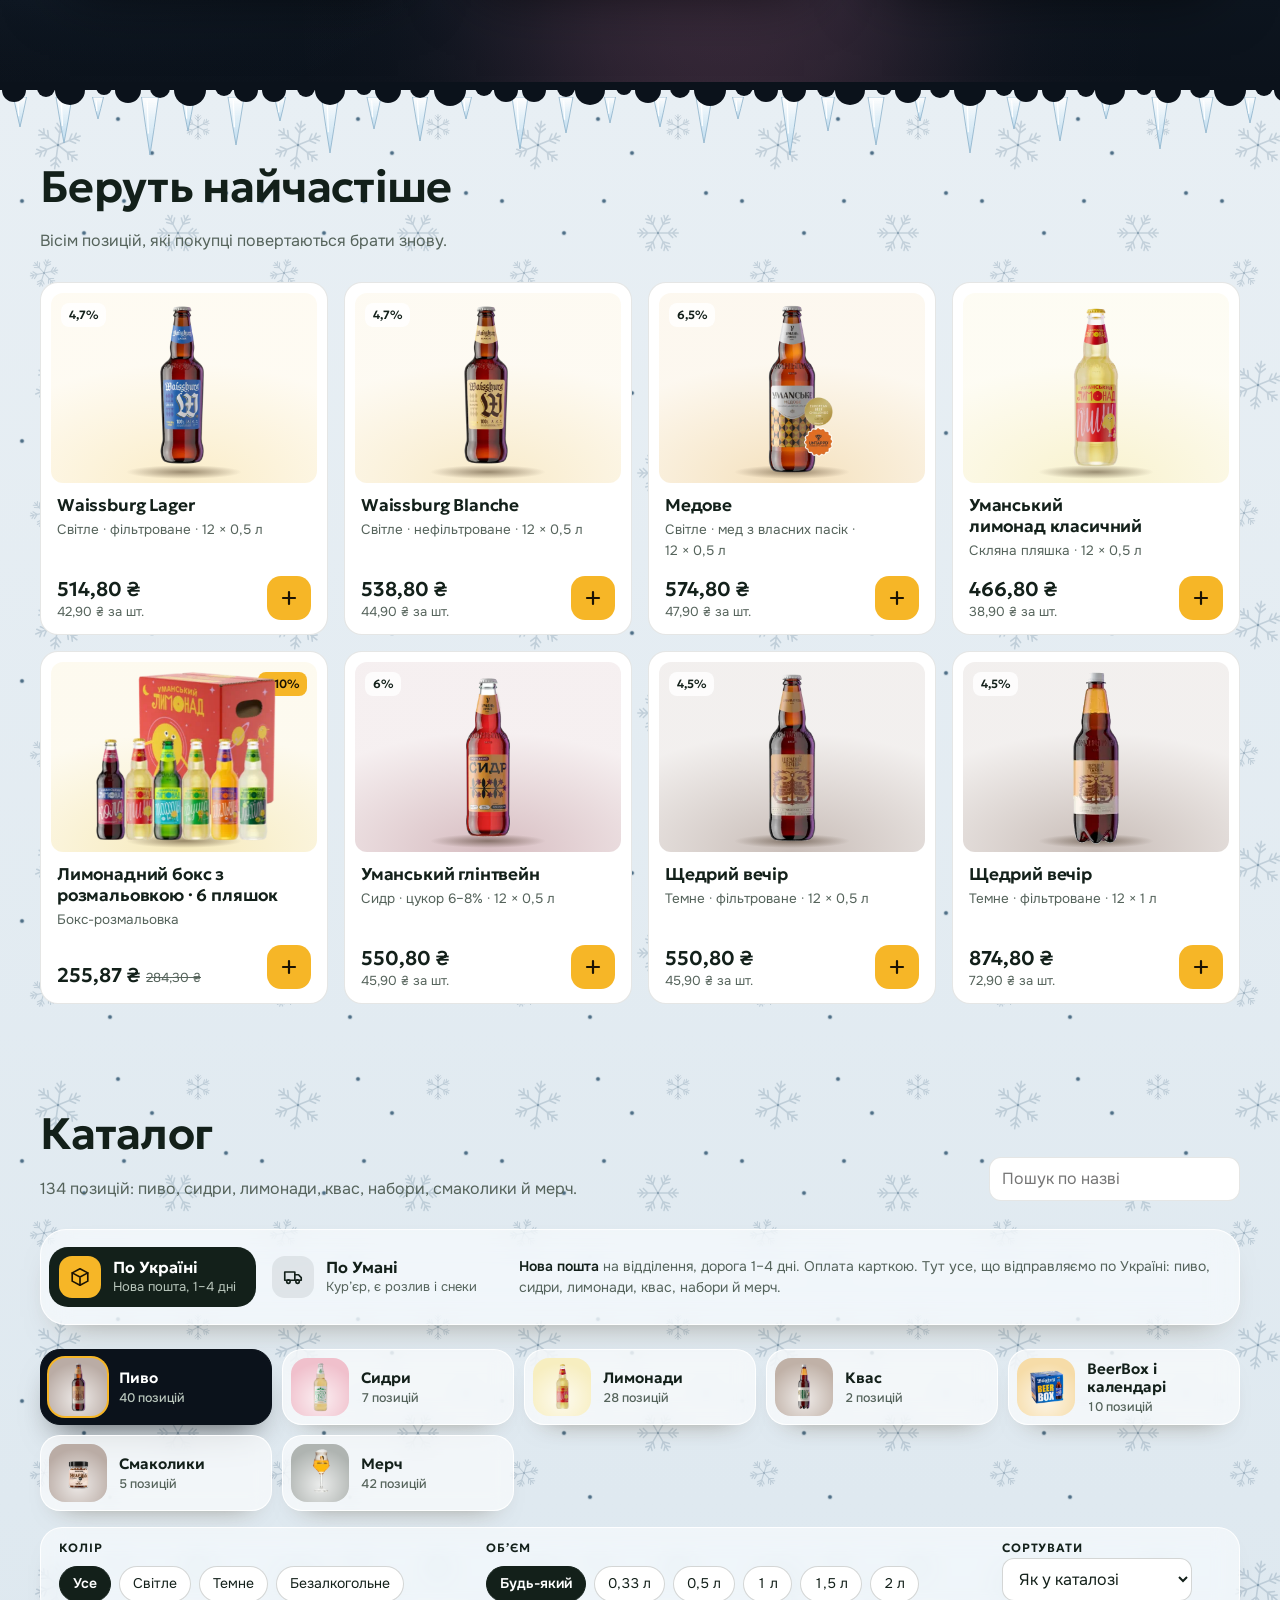
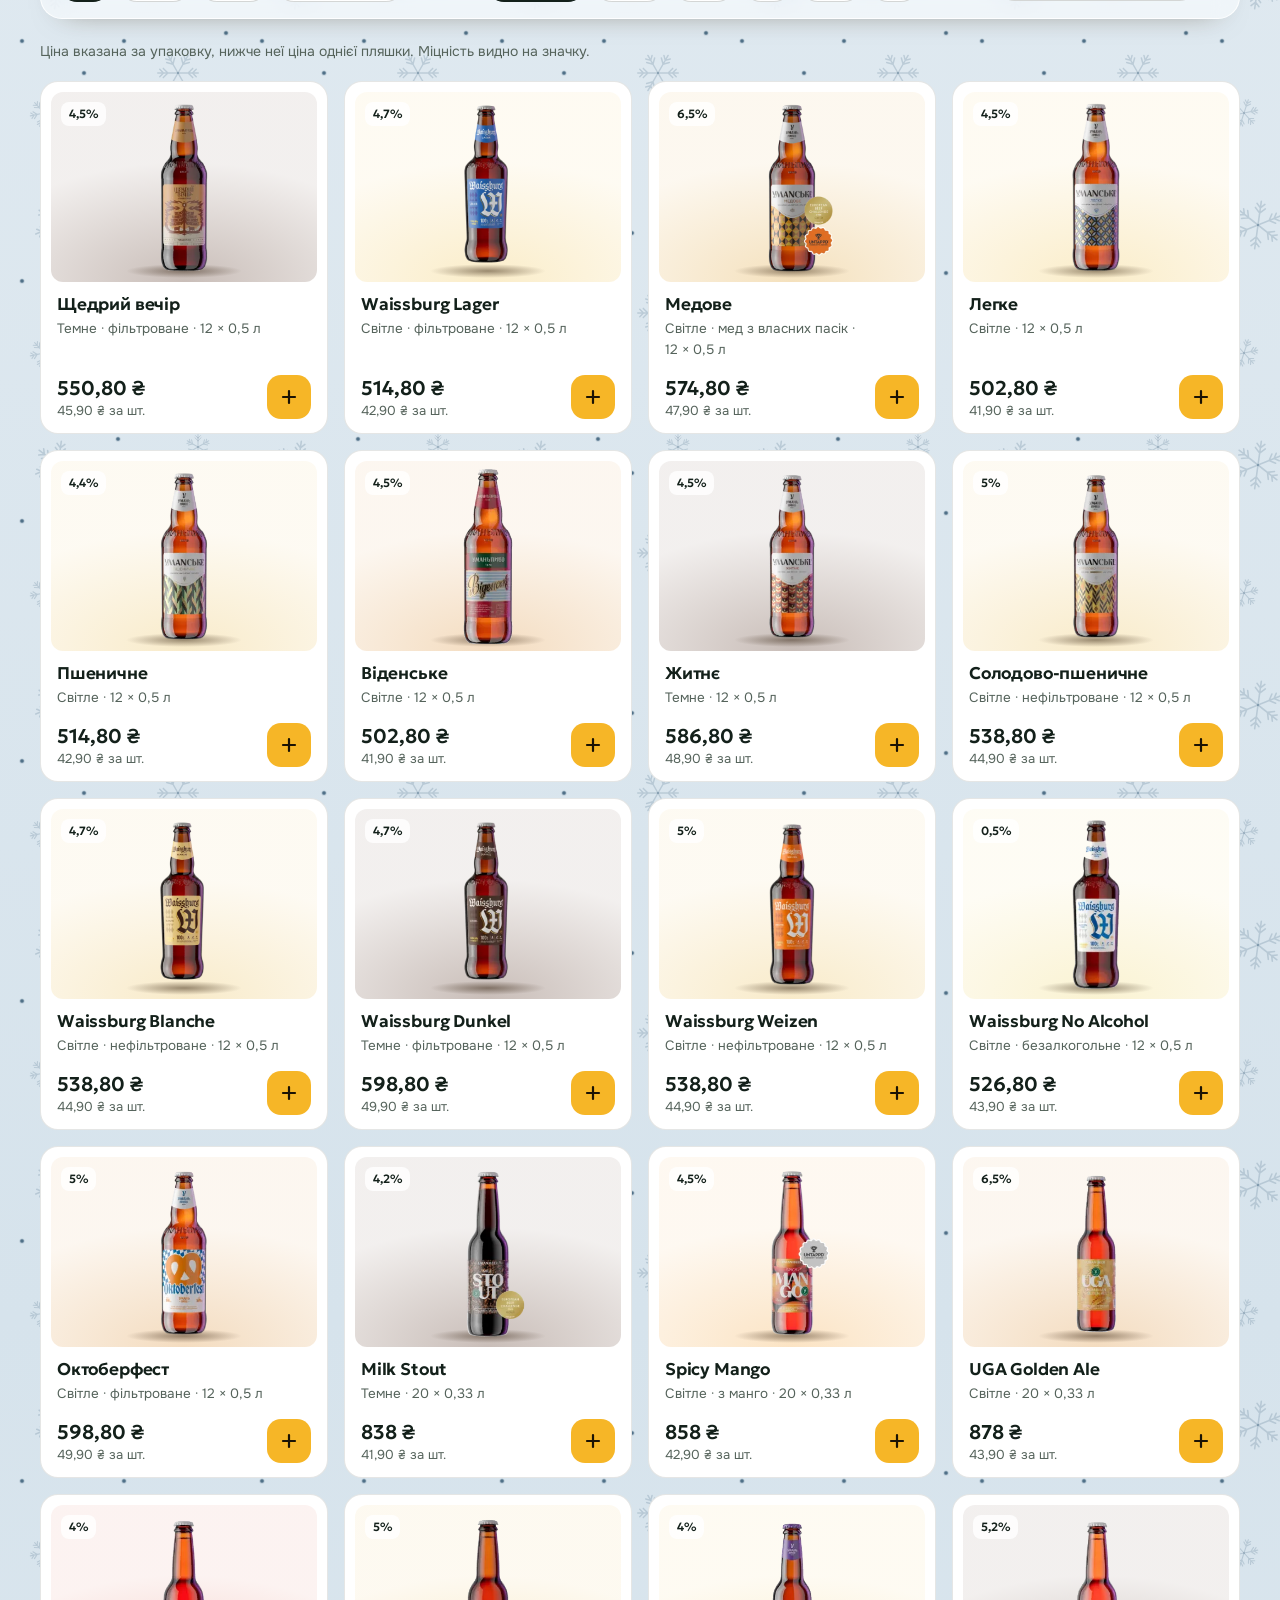
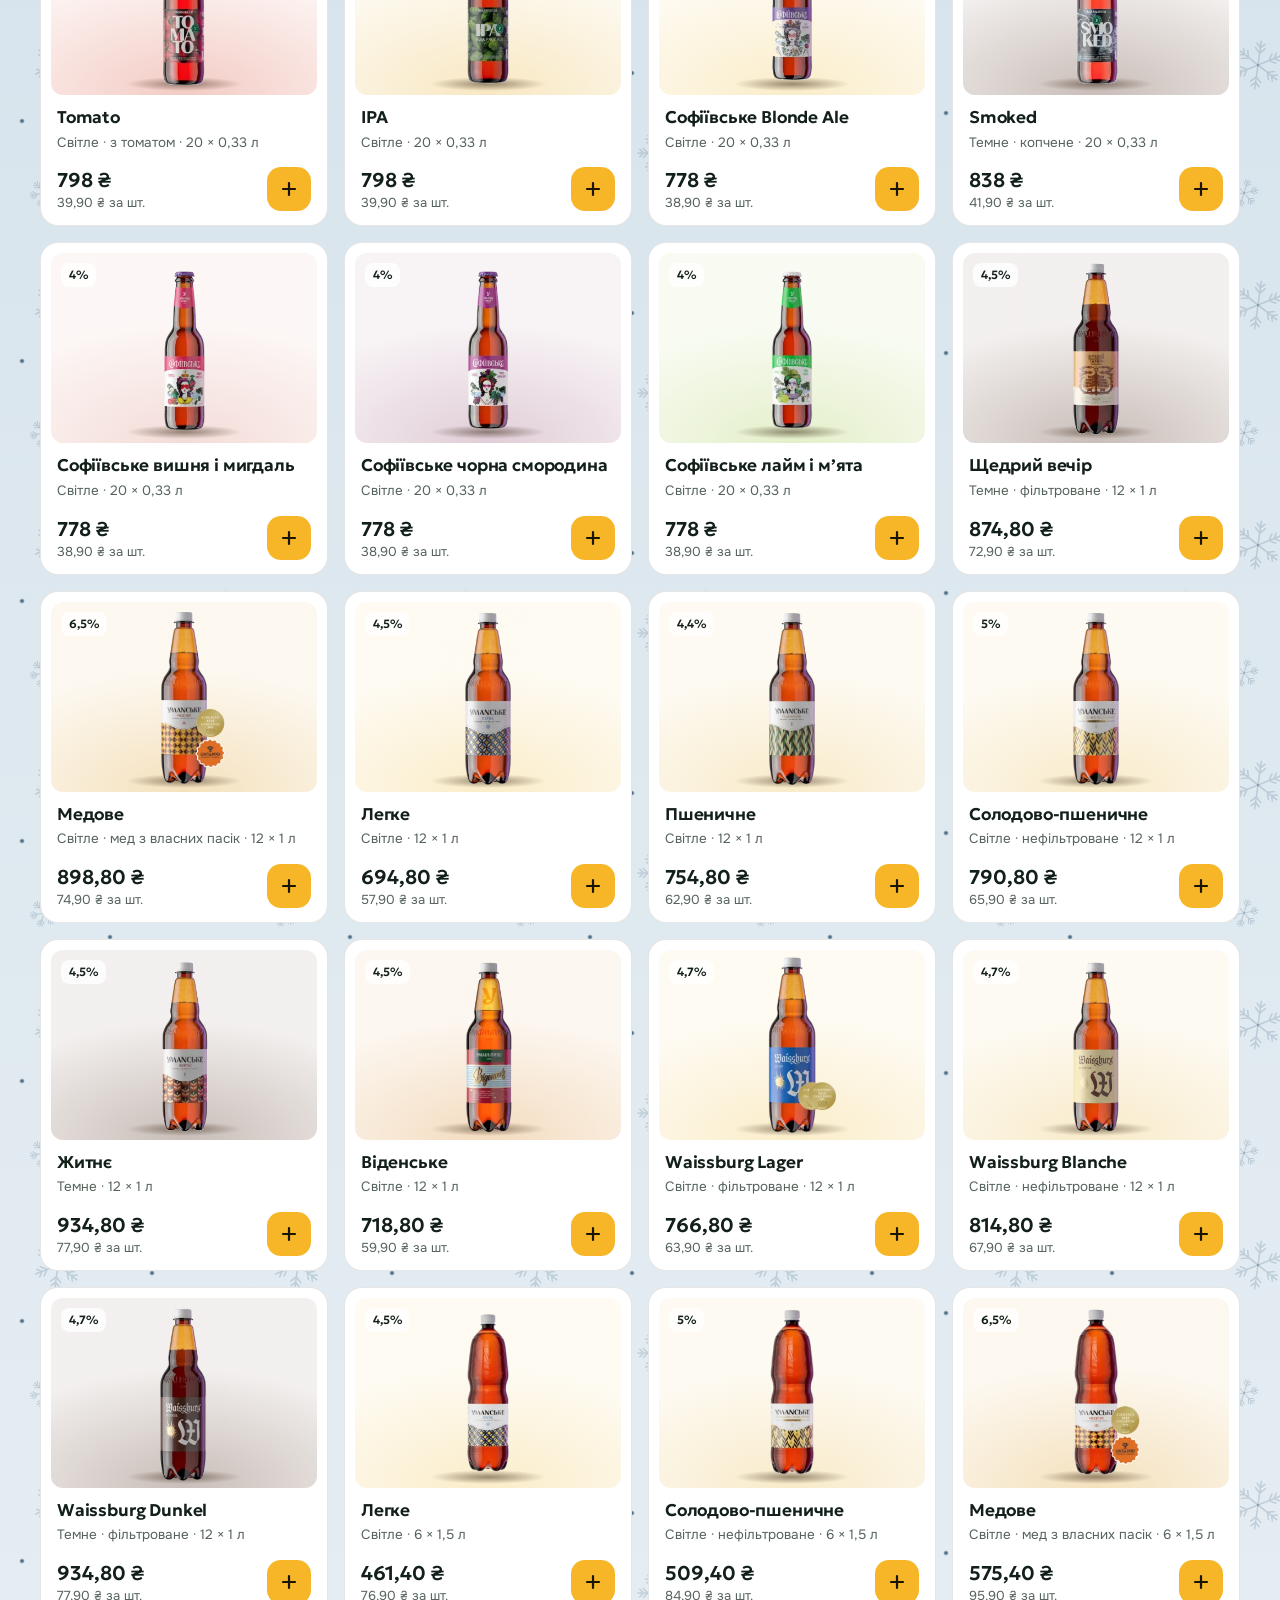
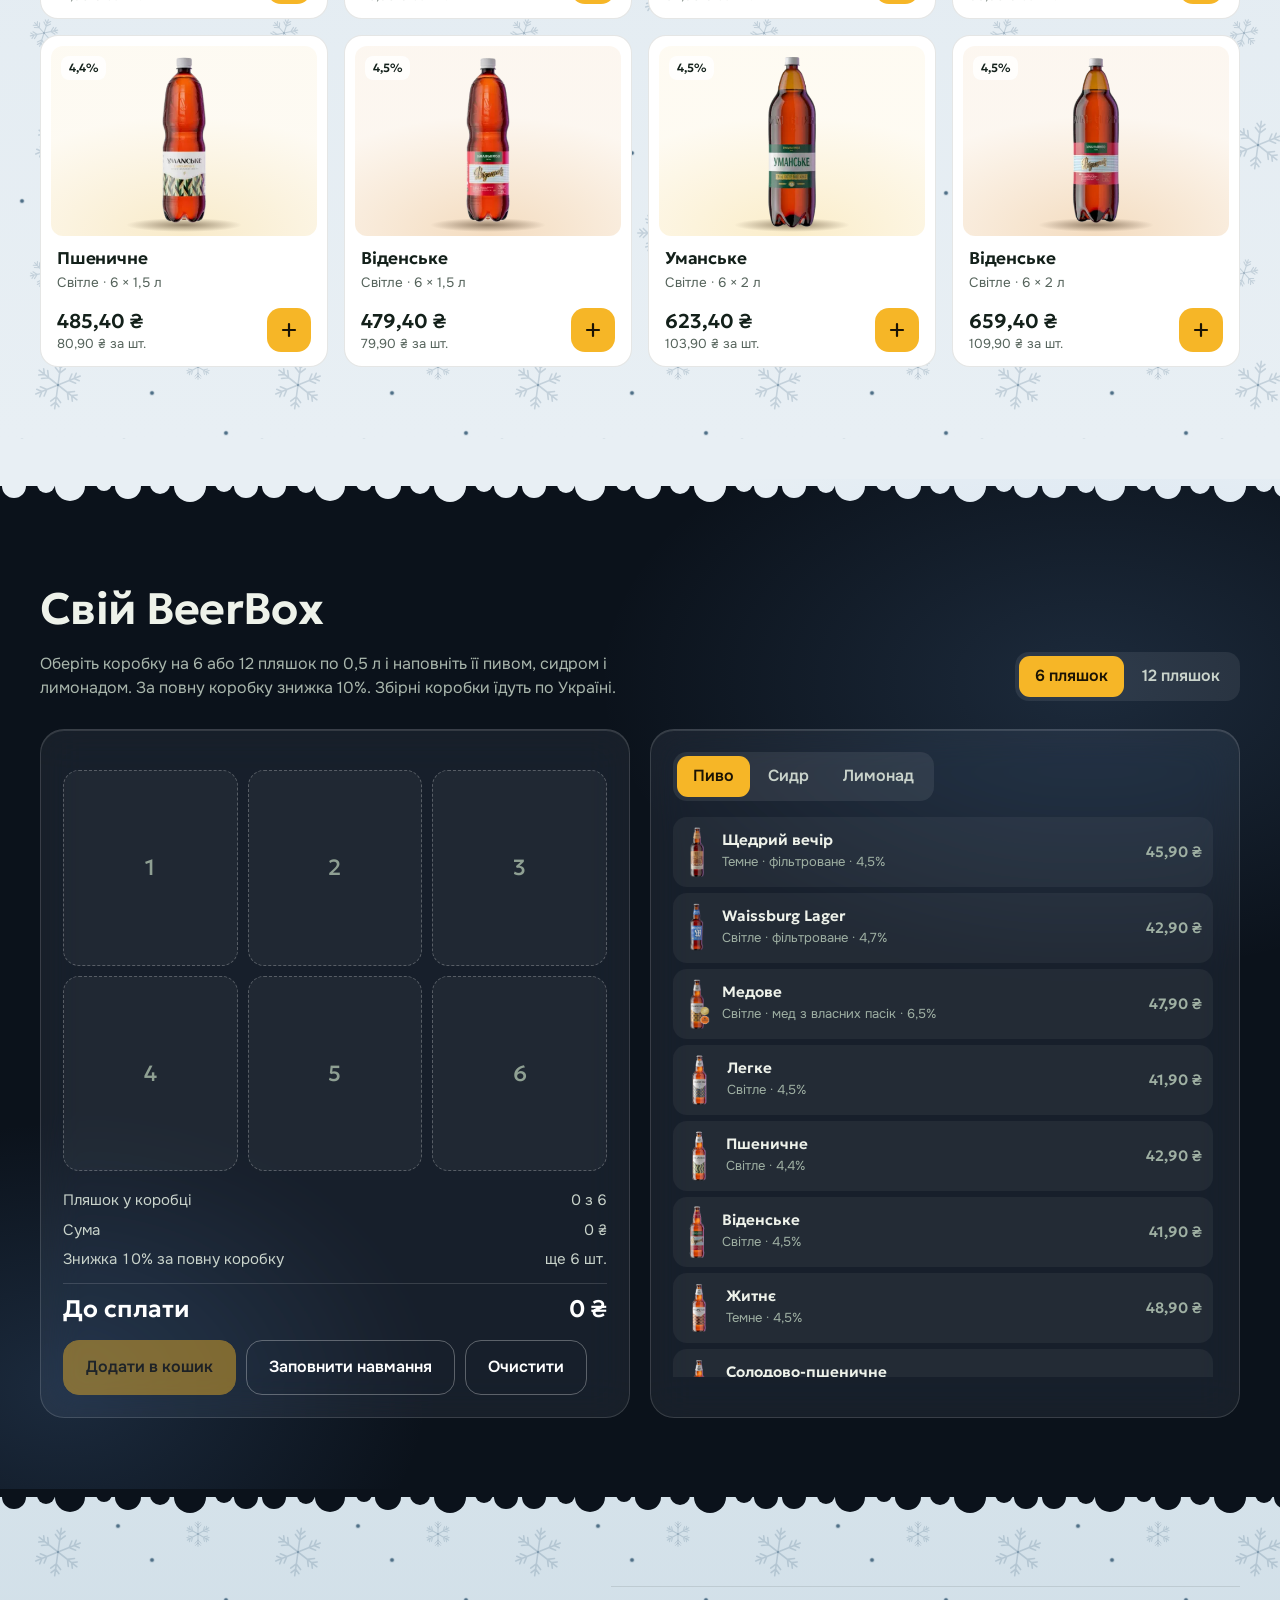
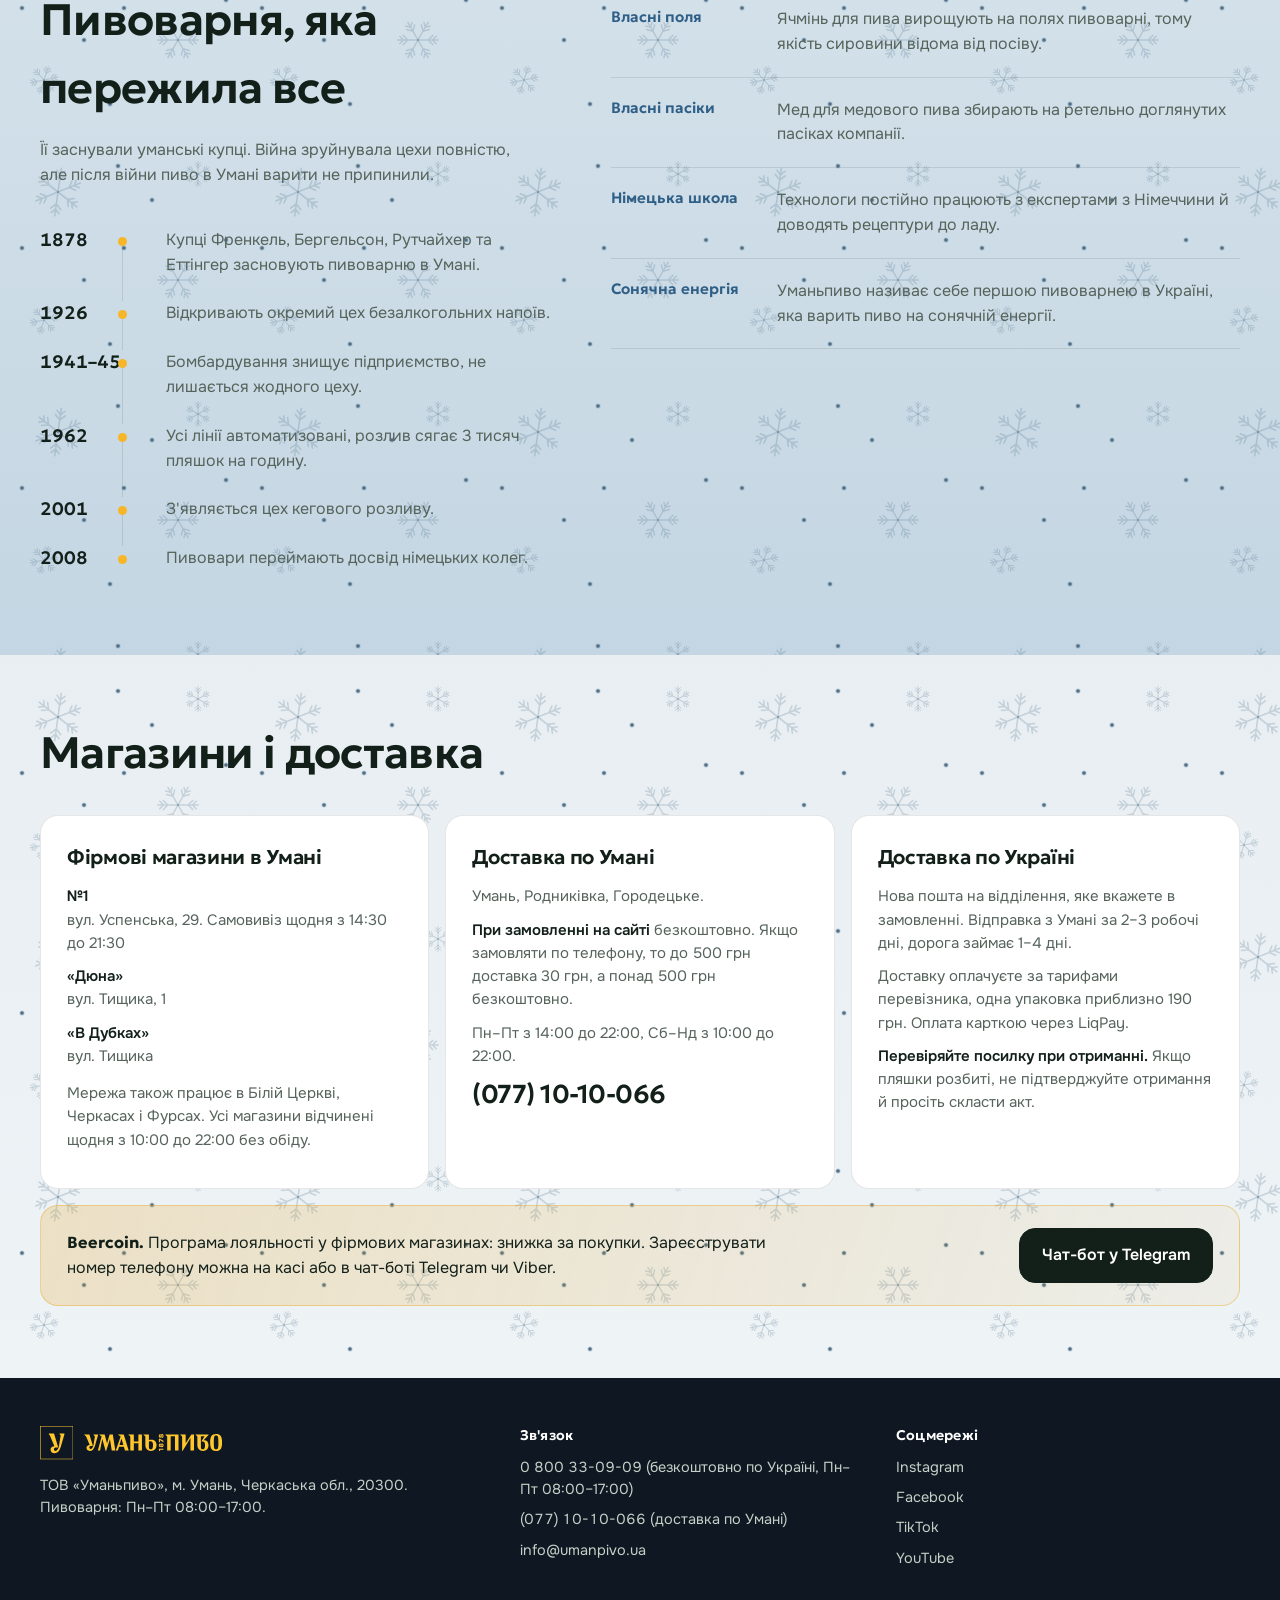
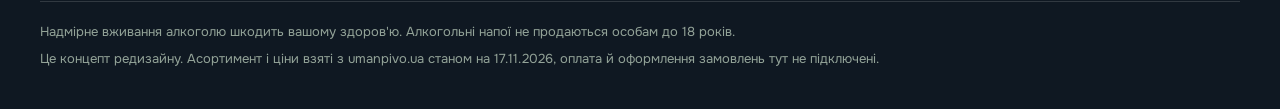
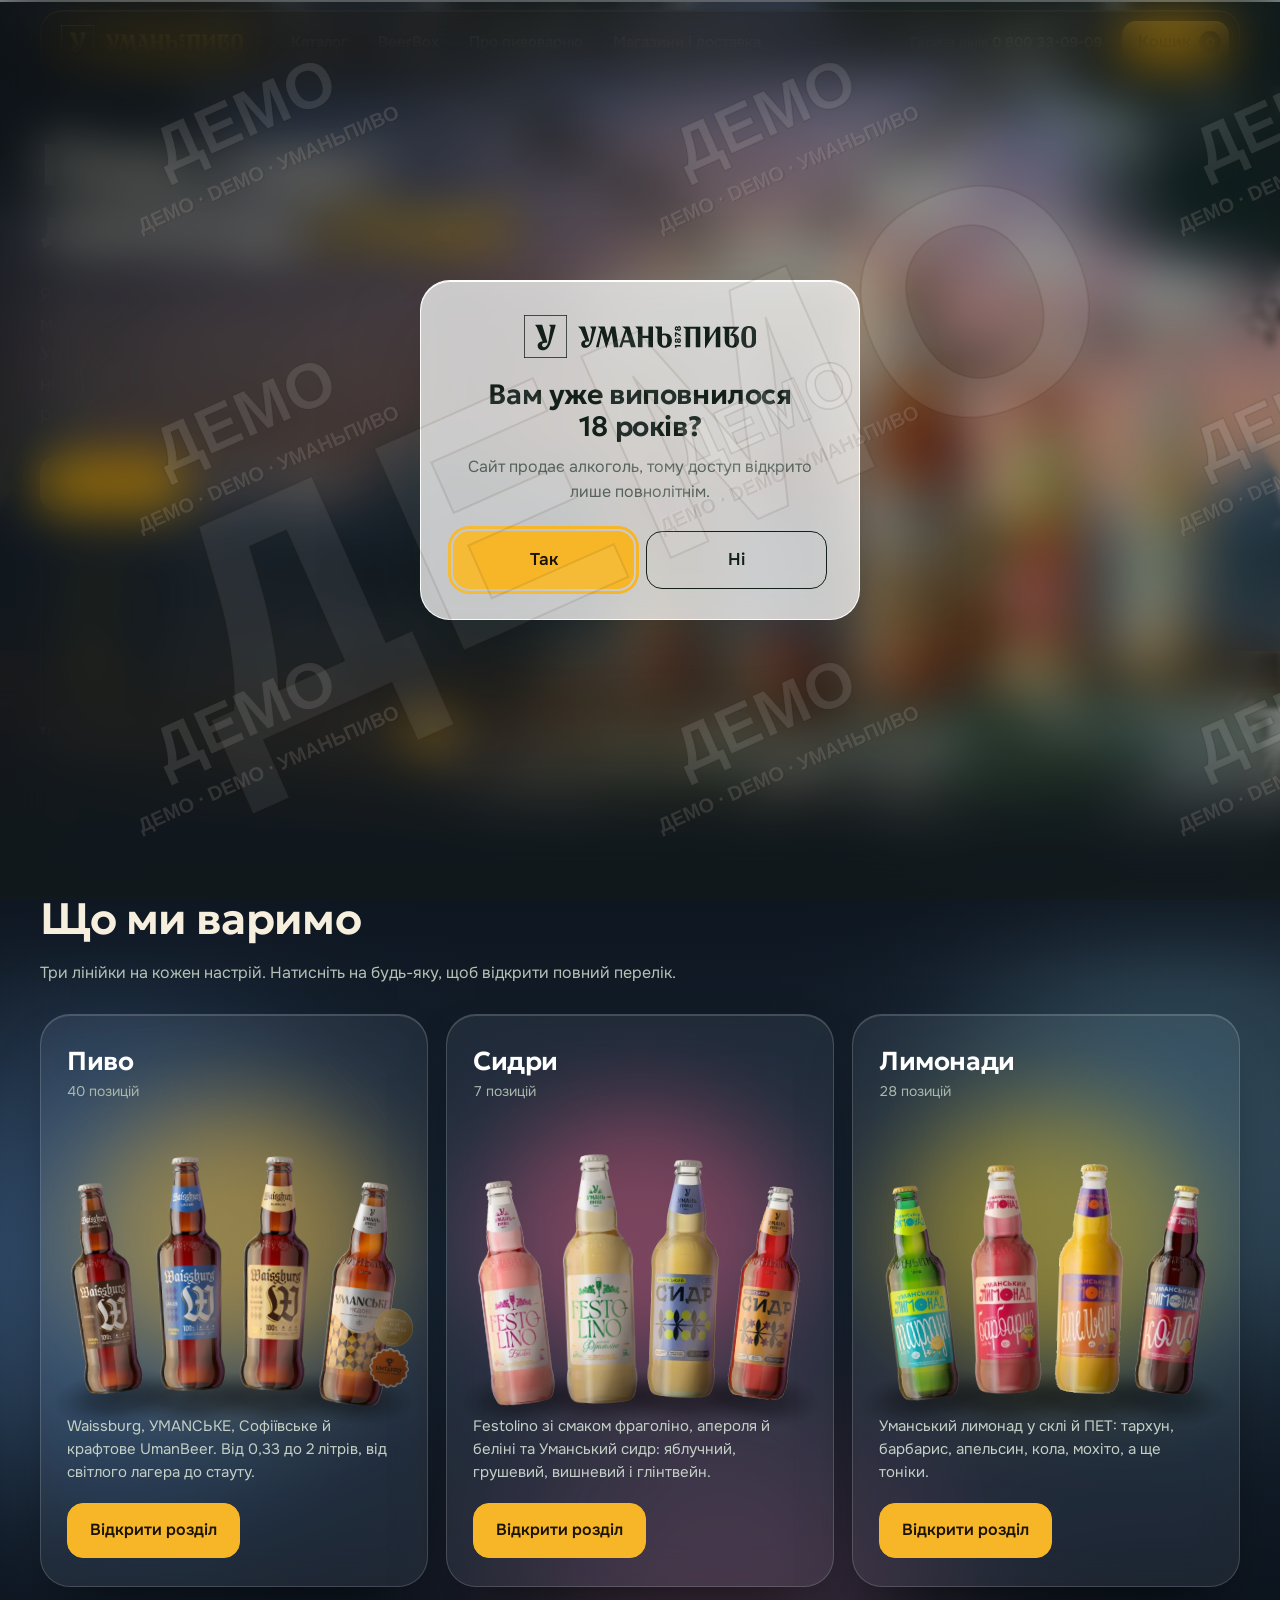
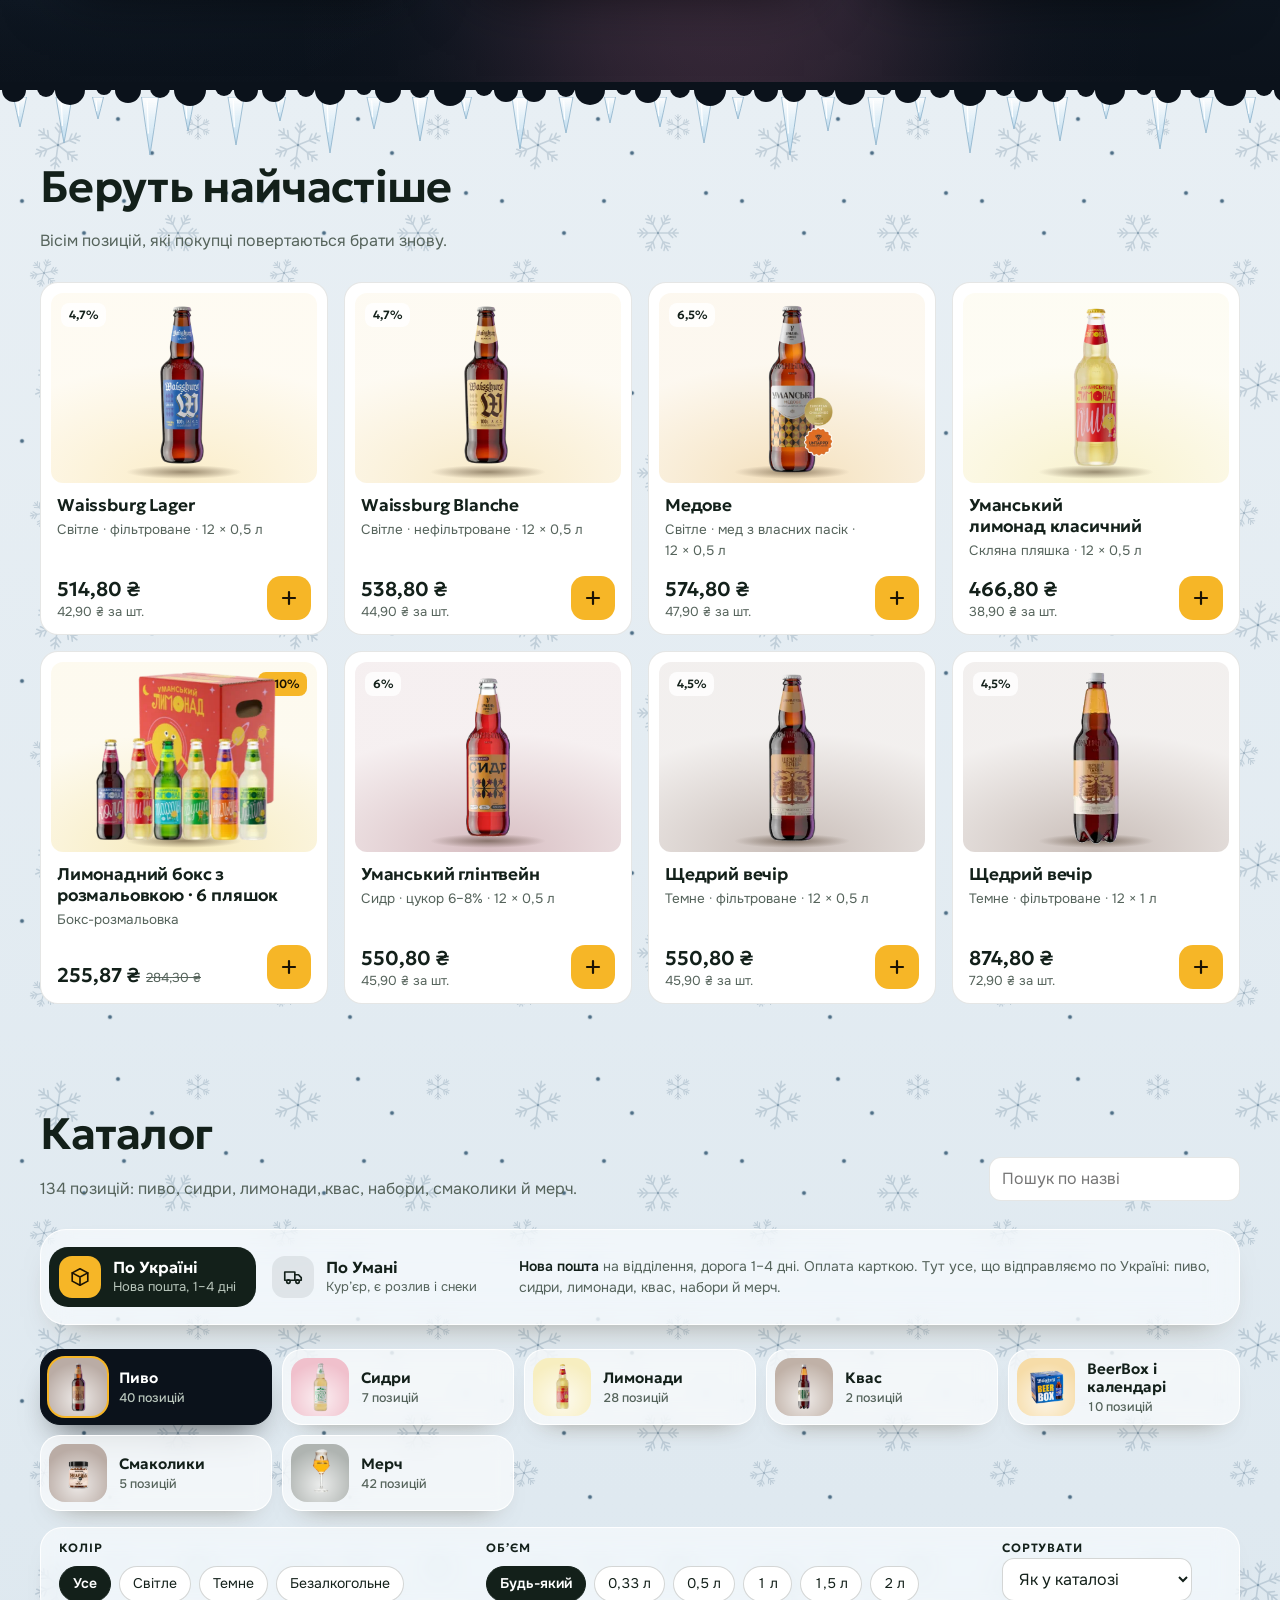
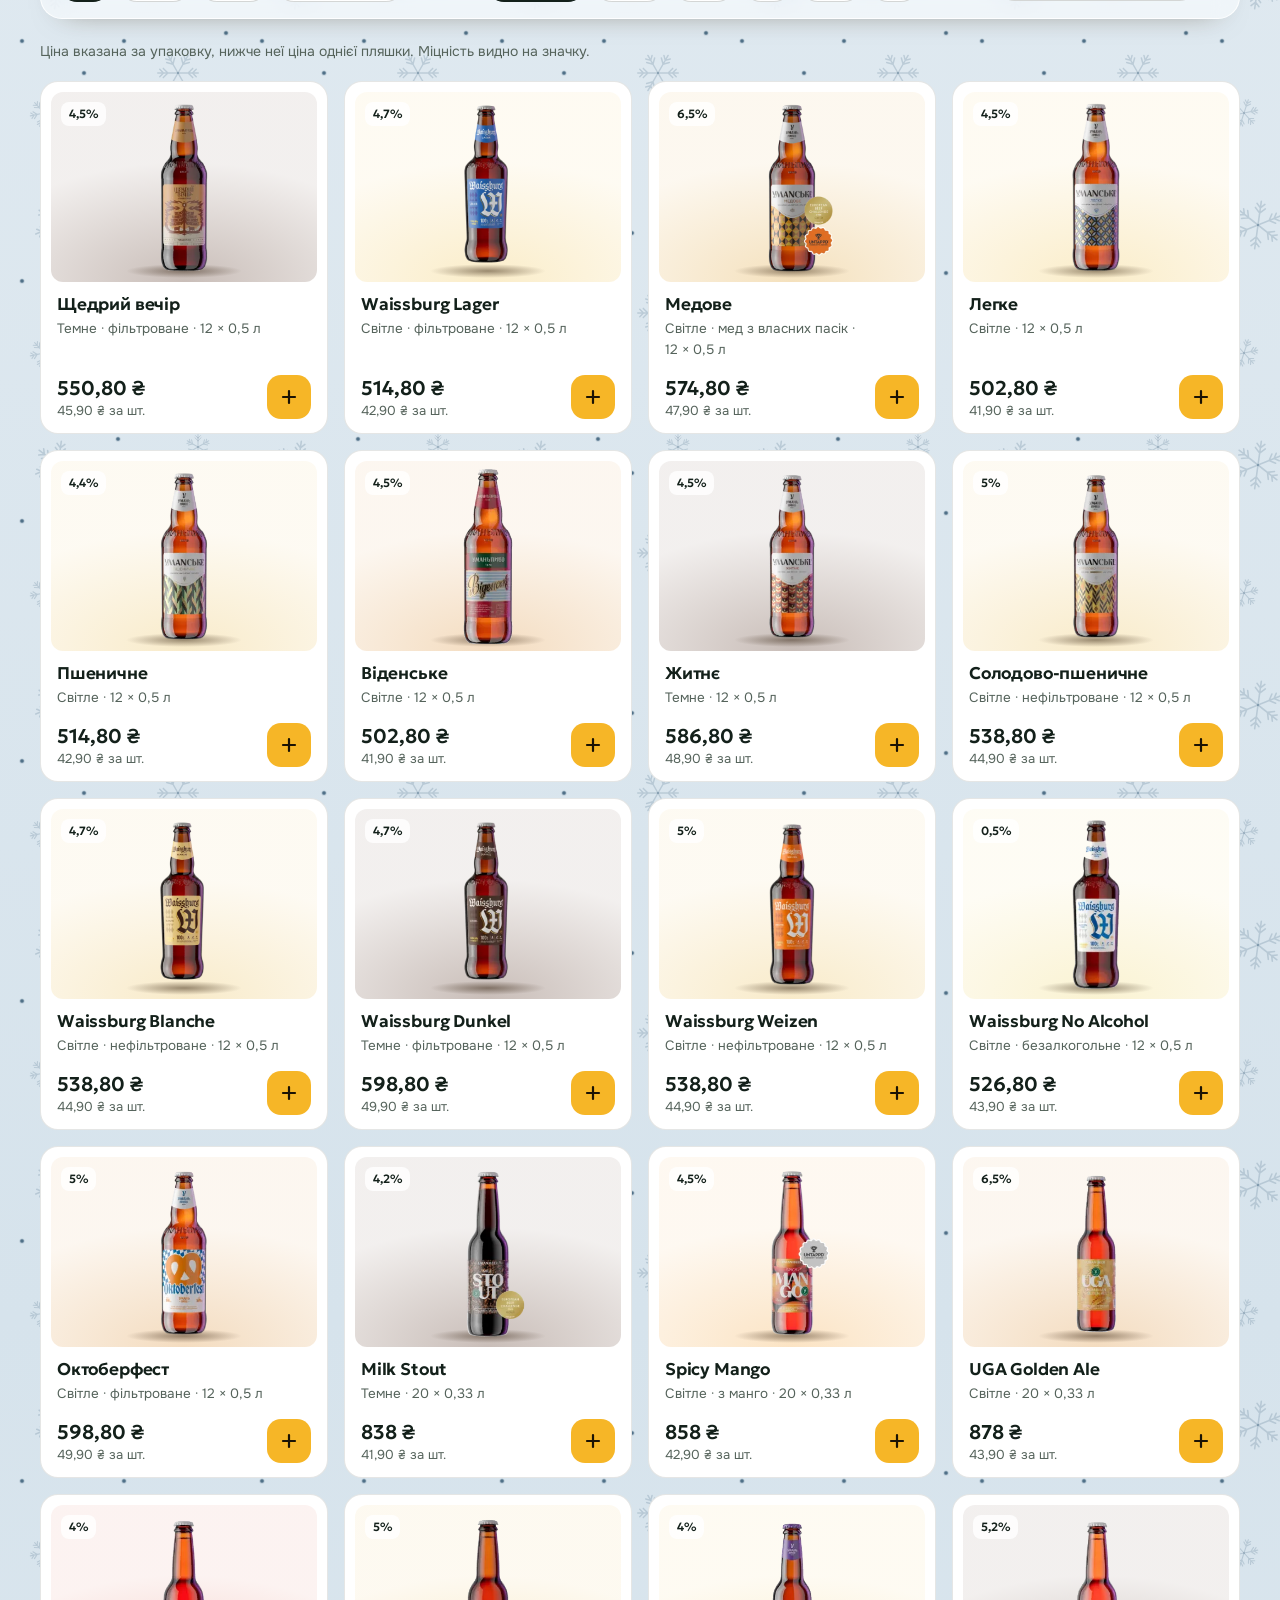
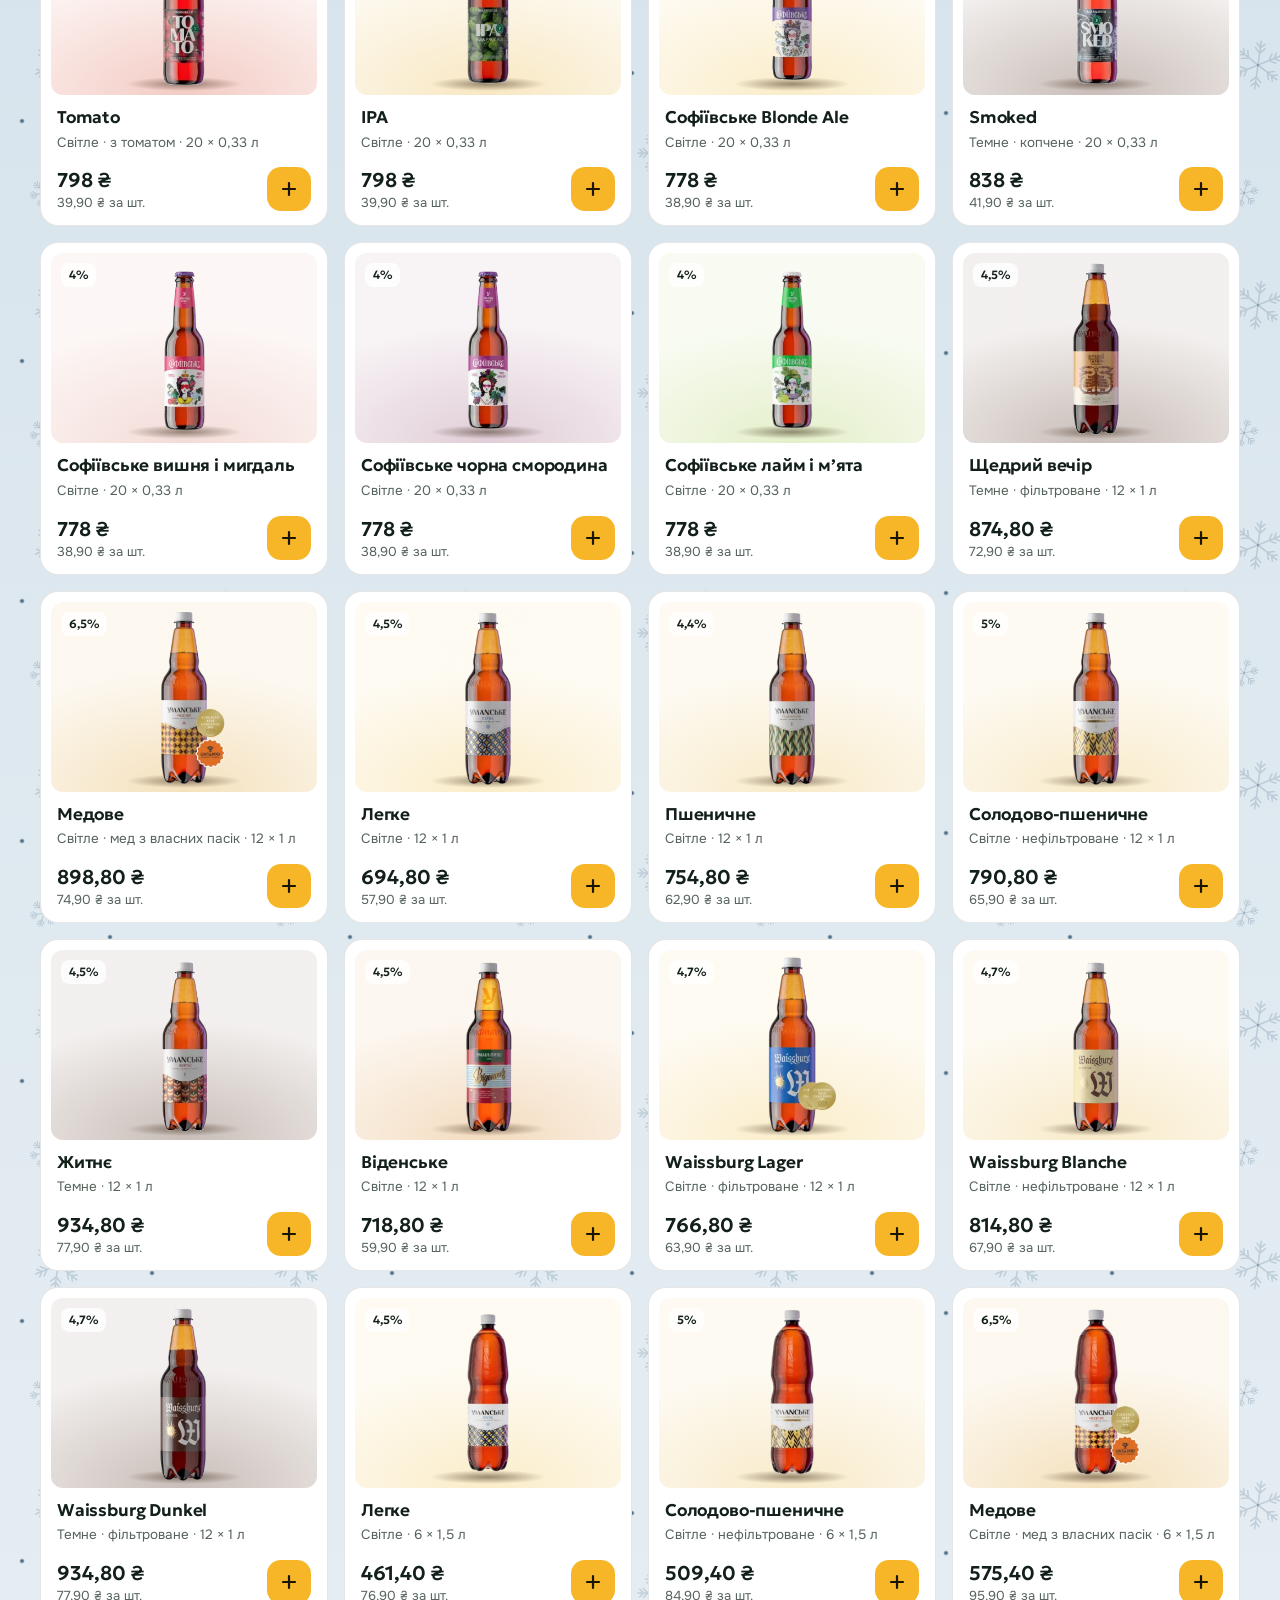
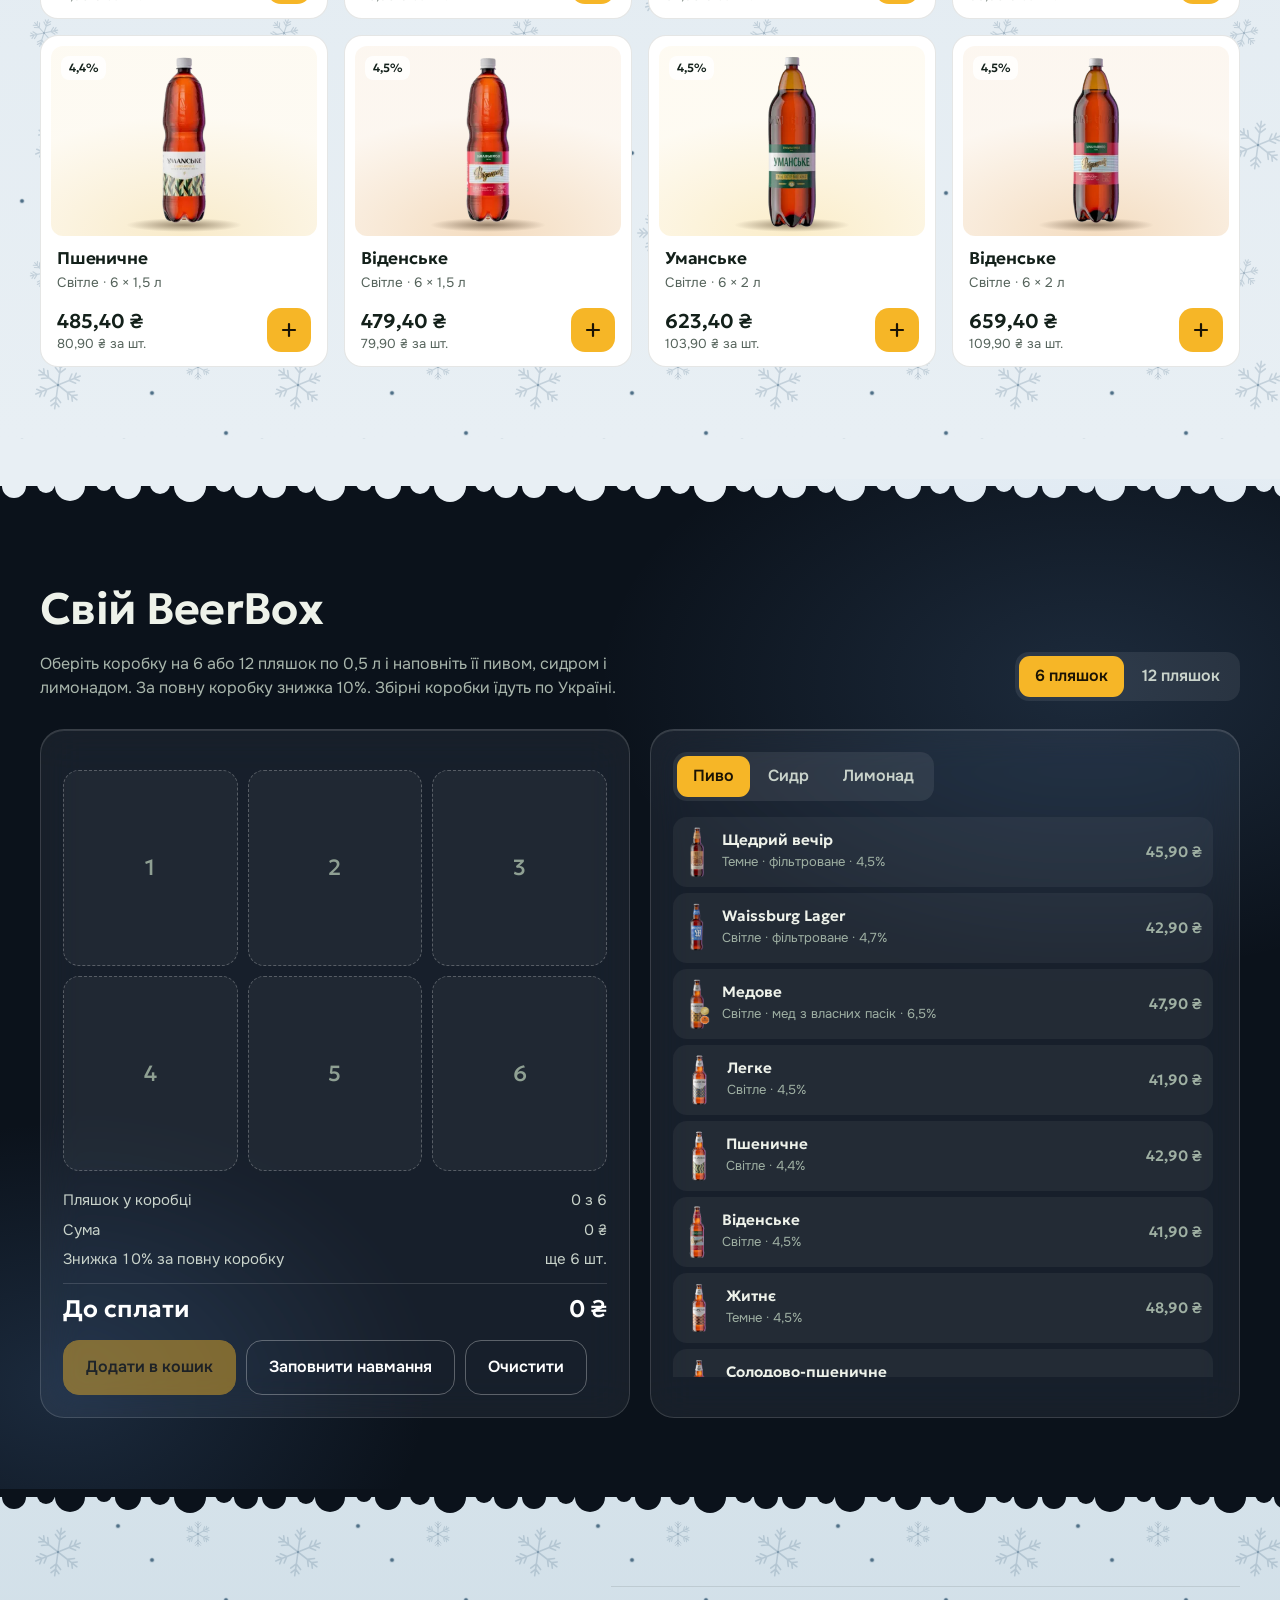
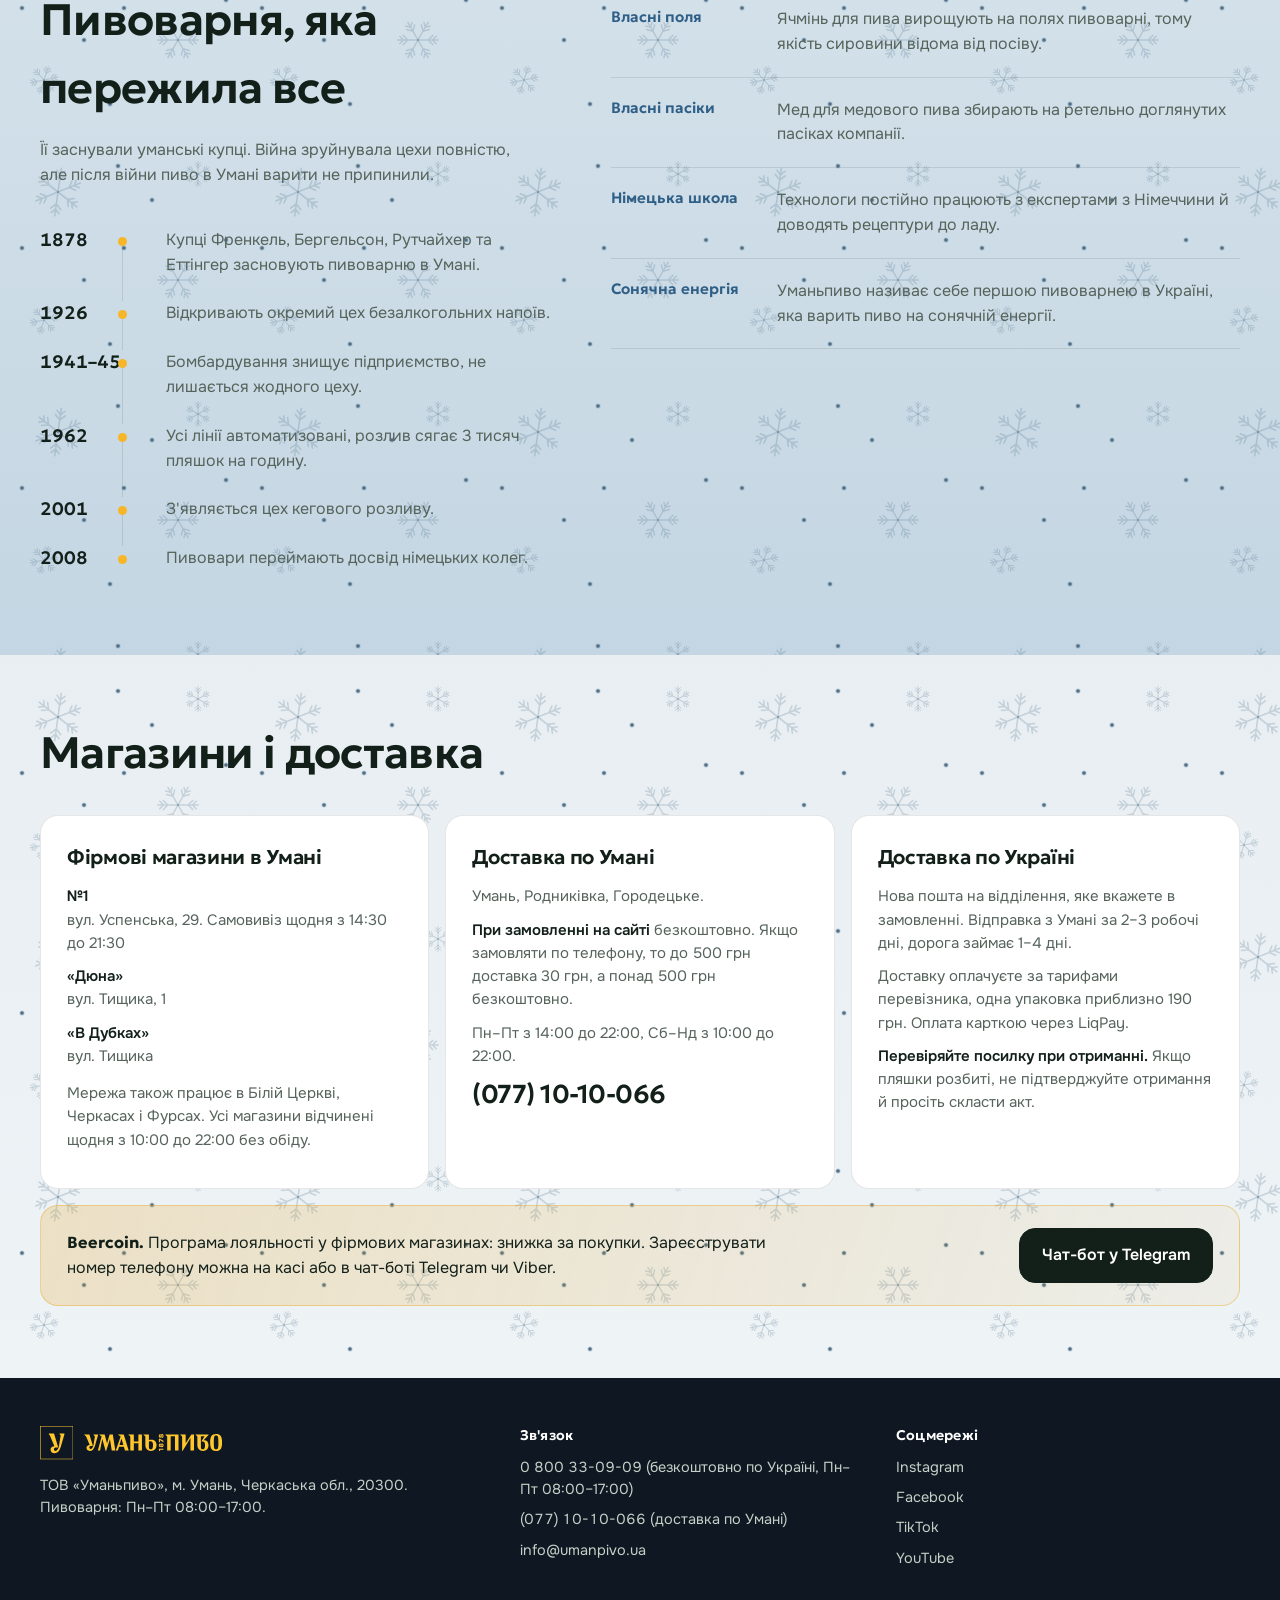
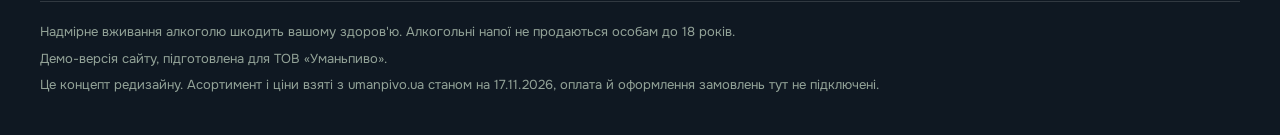
